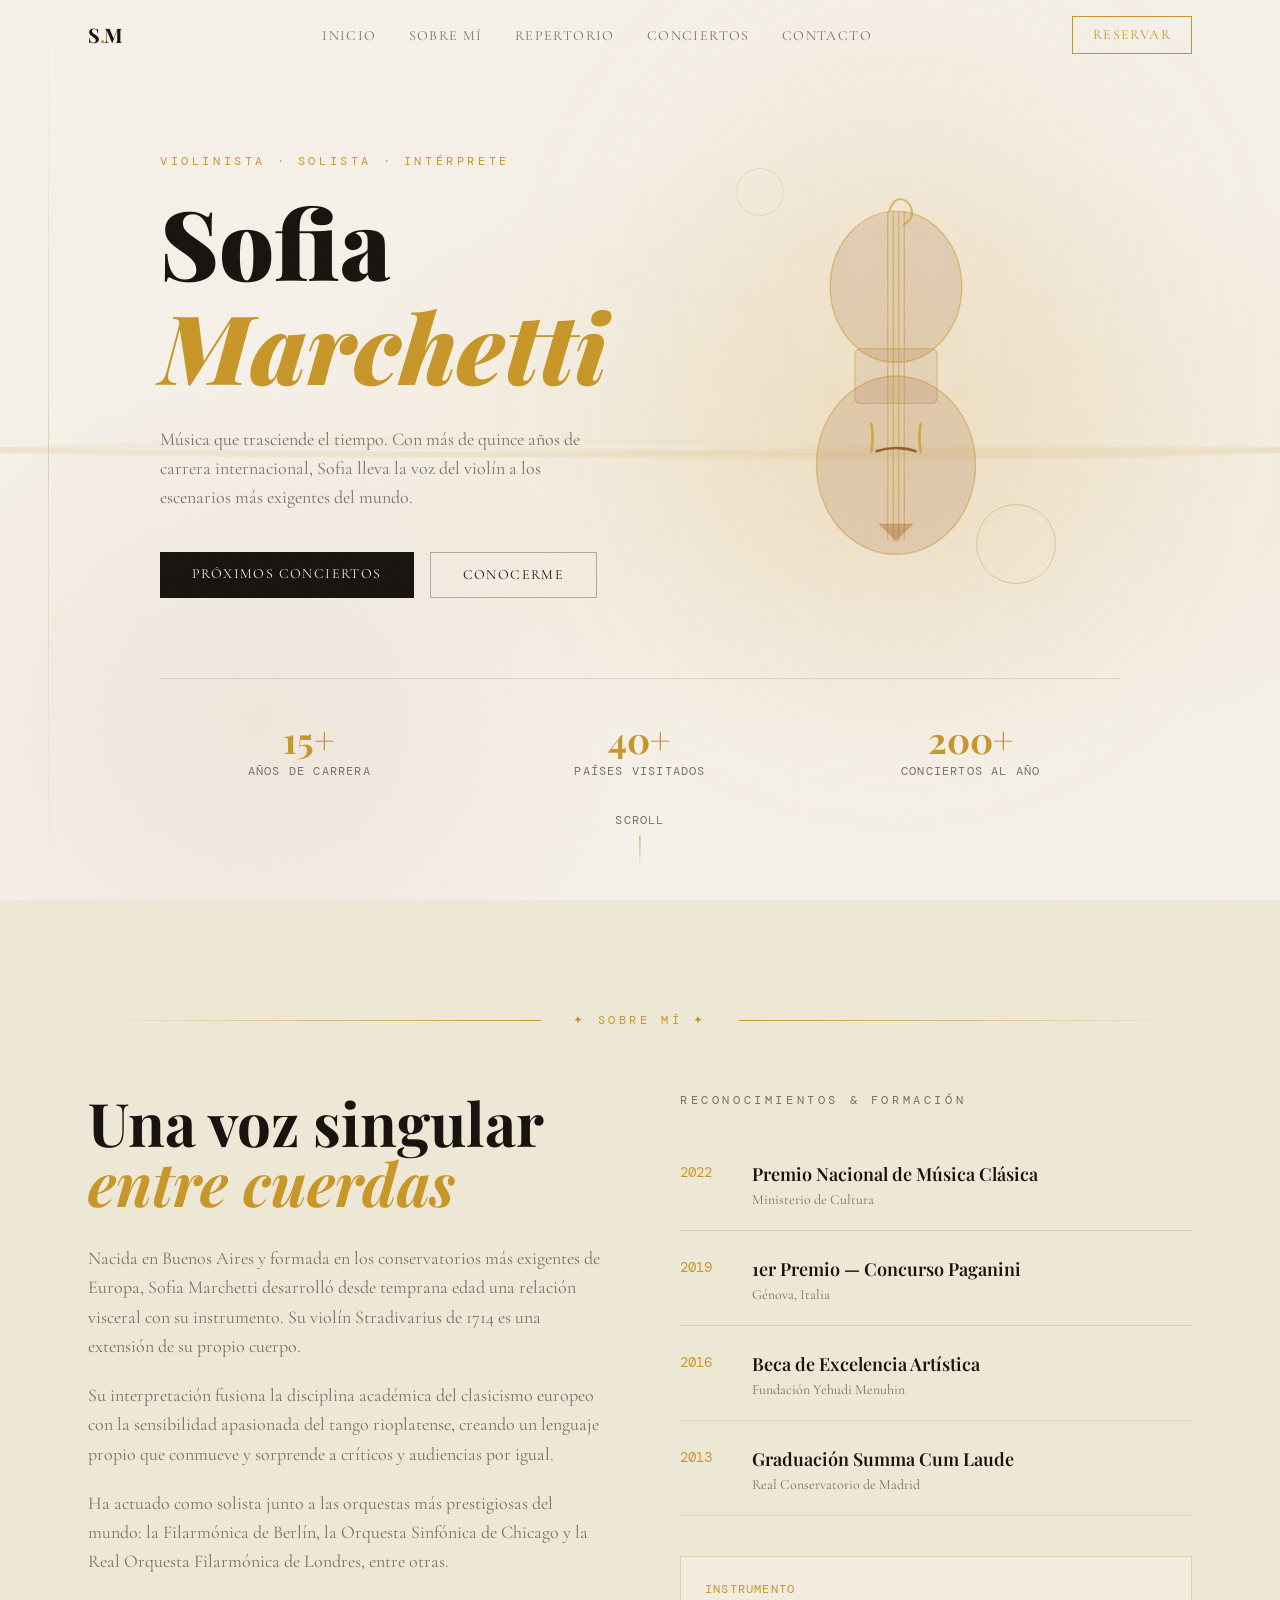
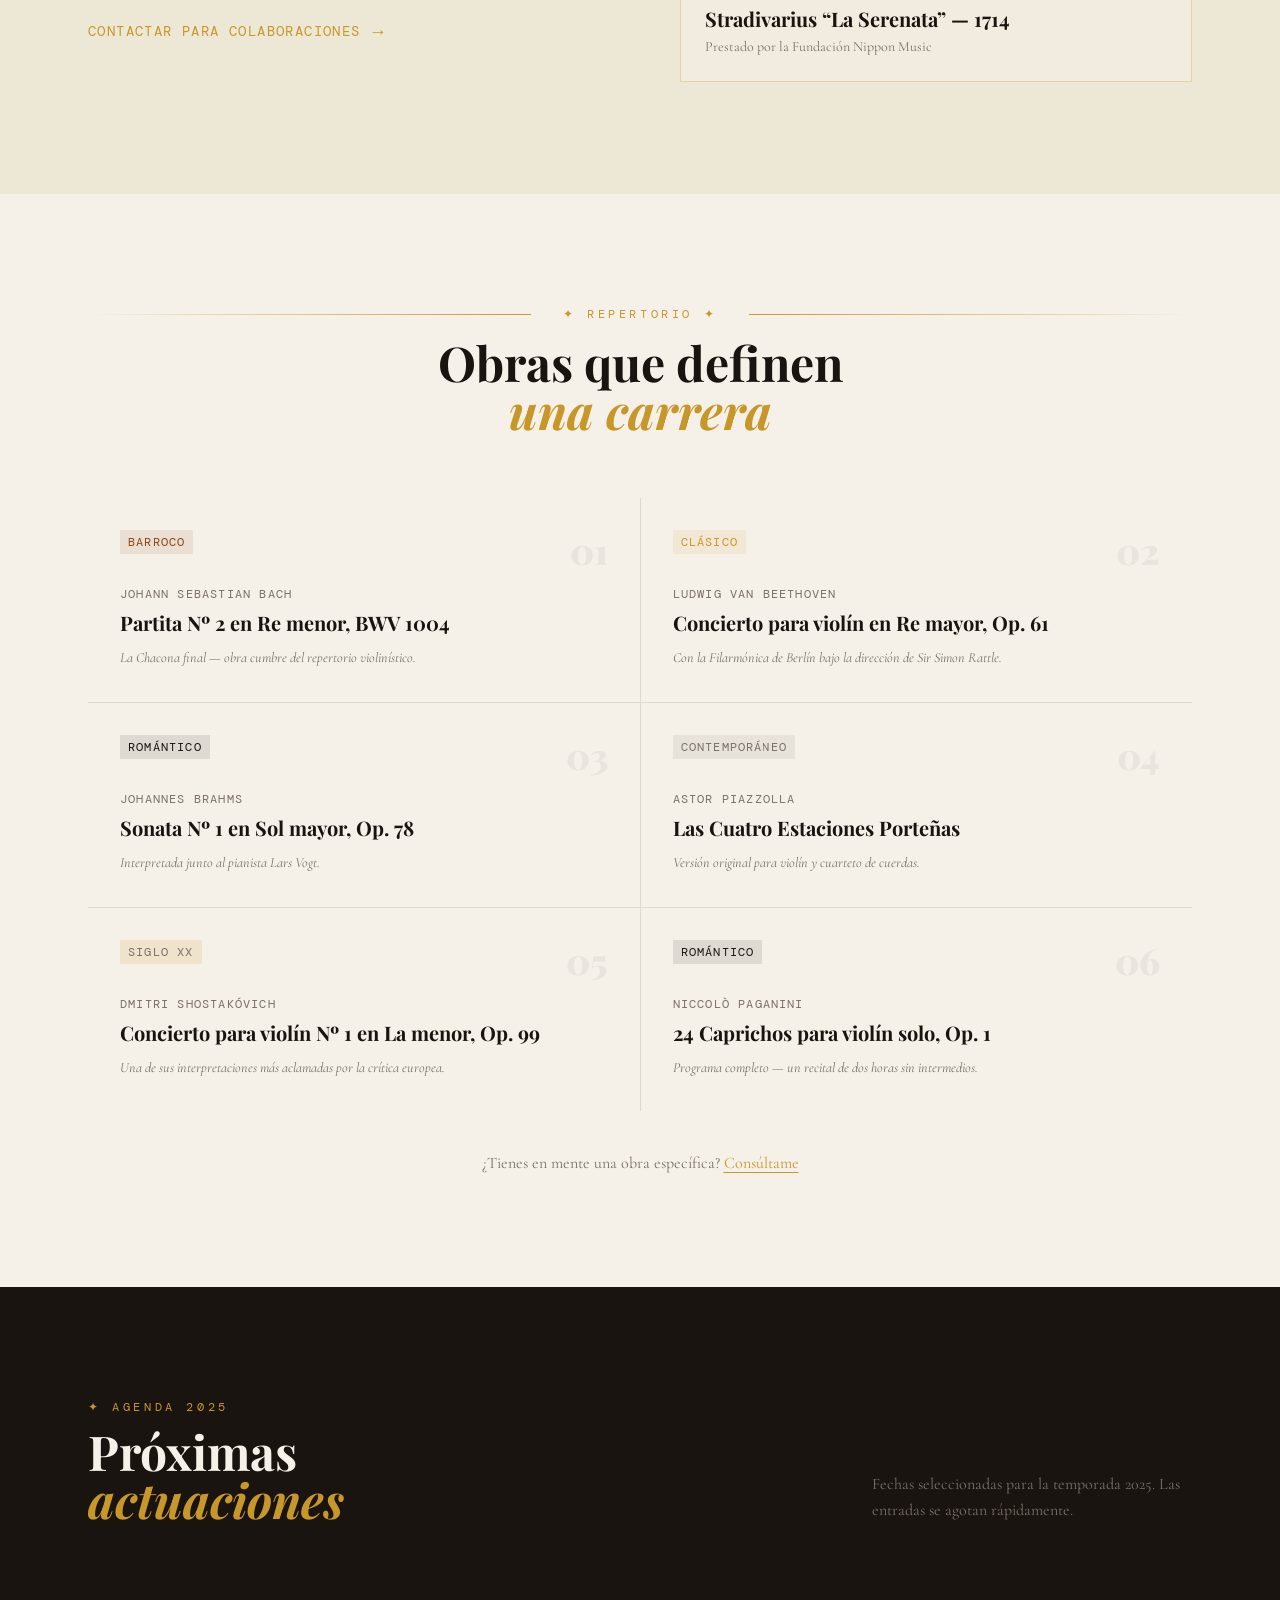
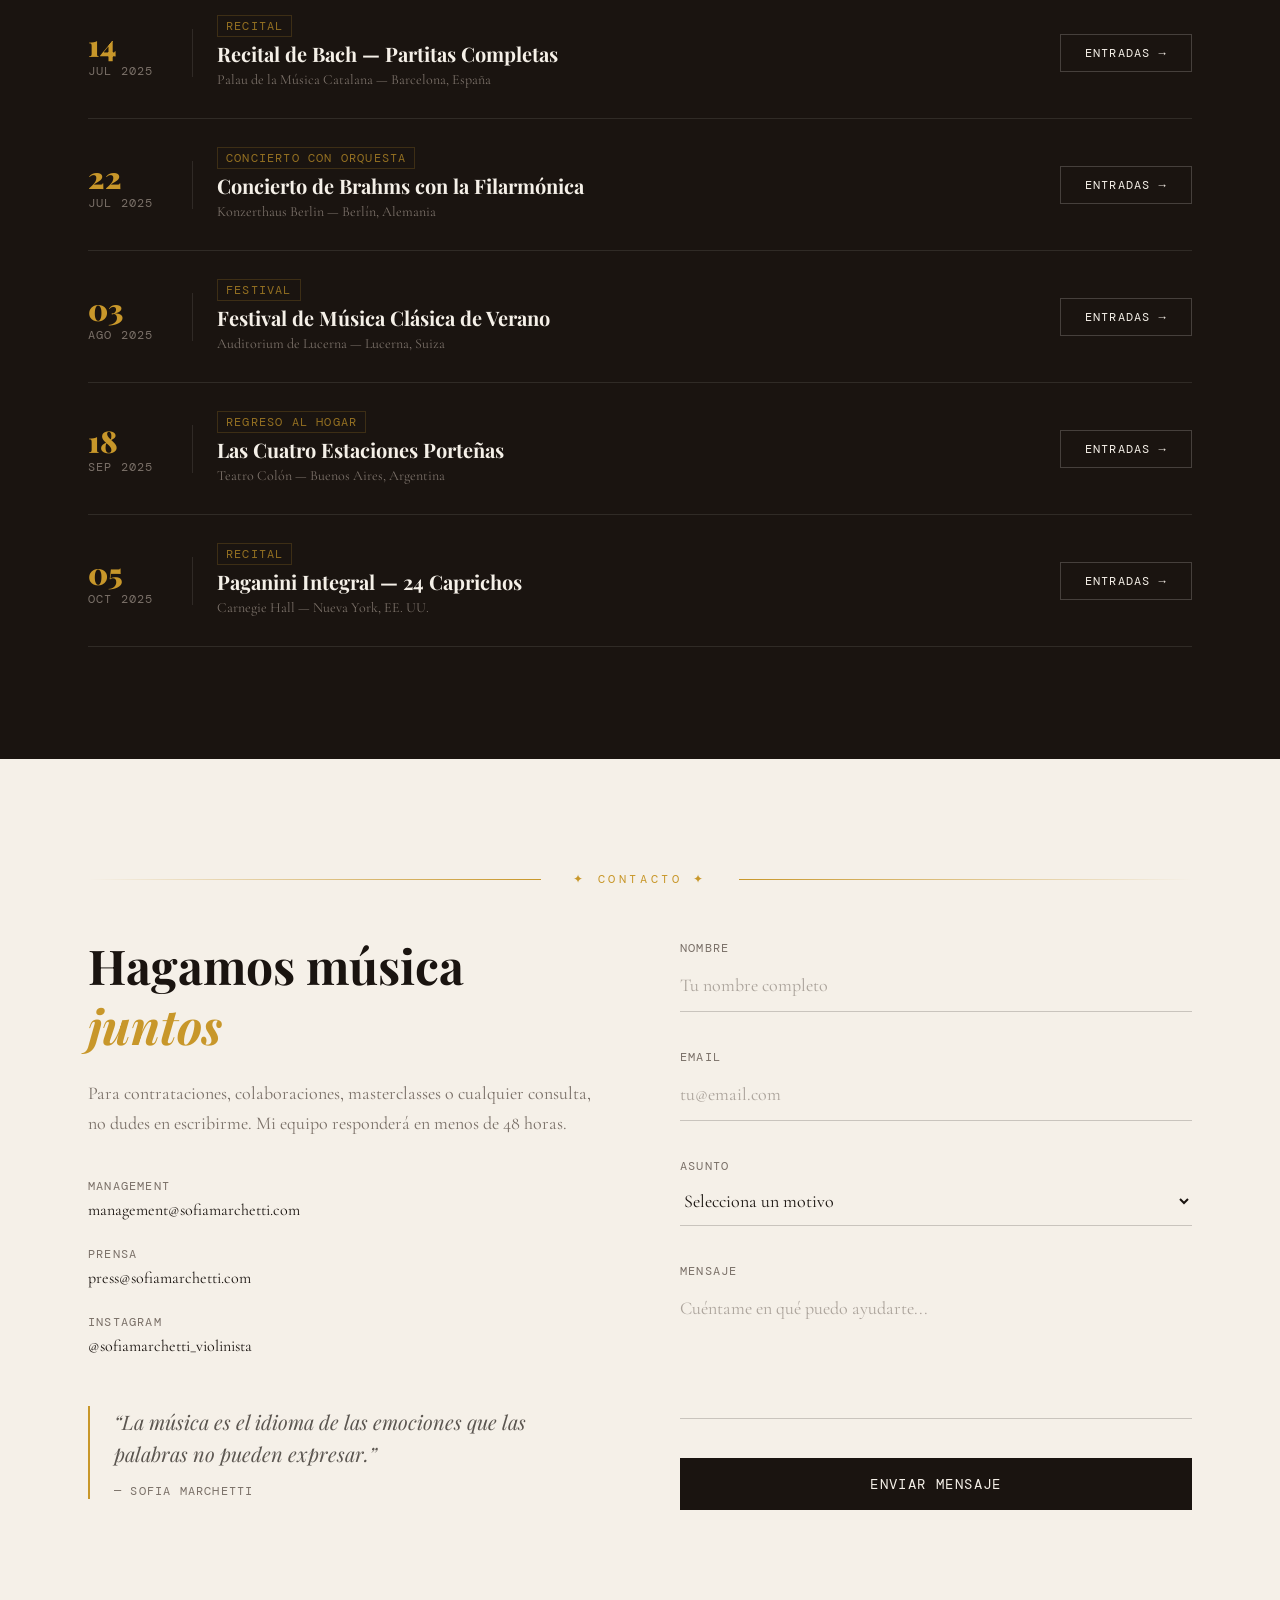
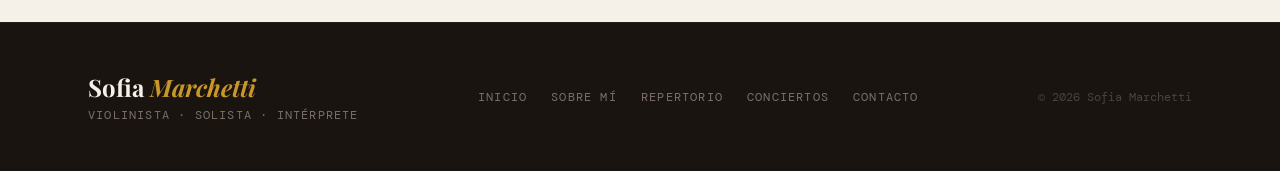
==== index.html @ e3a45686 "Initial deploy" ====
<!DOCTYPE html><html lang="es"><head><meta charSet="utf-8"/><meta name="viewport" content="width=device-width, initial-scale=1"/><link rel="stylesheet" href="/_next/static/css/73fba4ff27ce37f9.css" crossorigin="" data-precedence="next"/><link rel="preload" as="script" fetchPriority="low" href="/_next/static/chunks/webpack-f021f07b40ee9f01.js" crossorigin=""/><script src="/_next/static/chunks/fd9d1056-c0e6d0dfe0642aea.js" async="" crossorigin=""></script><script src="/_next/static/chunks/503-d1b2e004481ba2ef.js" async="" crossorigin=""></script><script src="/_next/static/chunks/main-app-9c2747aaf47ec6aa.js" async="" crossorigin=""></script><script src="/_next/static/chunks/app/page-2e64b673f8fee6de.js" async=""></script><title>Sofia Marchetti — Violinista</title><meta name="description" content="Violinista clásica y solista de concierto. Descubre su obra, conciertos y trayectoria musical."/><meta property="og:title" content="Sofia Marchetti — Violinista"/><meta property="og:description" content="Violinista clásica y solista de concierto."/><meta property="og:type" content="website"/><meta name="twitter:card" content="summary"/><meta name="twitter:title" content="Sofia Marchetti — Violinista"/><meta name="twitter:description" content="Violinista clásica y solista de concierto."/><script src="/_next/static/chunks/polyfills-c67a75d1b6f99dc8.js" crossorigin="" noModule=""></script></head><body><main><header class="fixed top-0 left-0 right-0 z-50 transition-all duration-500 bg-transparent"><nav class="max-w-6xl mx-auto px-6 py-4 flex items-center justify-between"><a href="#inicio" class="font-display text-xl font-bold tracking-tight text-[#1A1410] hover:text-[#C8972A] transition-colors">S<span class="text-[#C8972A]">.</span>M</a><ul class="hidden md:flex gap-8"><li><a href="#inicio" class="font-body text-sm tracking-widest uppercase text-[#7A7068] hover:text-[#1A1410] string-line transition-colors">Inicio</a></li><li><a href="#sobre-mi" class="font-body text-sm tracking-widest uppercase text-[#7A7068] hover:text-[#1A1410] string-line transition-colors">Sobre mí</a></li><li><a href="#repertorio" class="font-body text-sm tracking-widest uppercase text-[#7A7068] hover:text-[#1A1410] string-line transition-colors">Repertorio</a></li><li><a href="#conciertos" class="font-body text-sm tracking-widest uppercase text-[#7A7068] hover:text-[#1A1410] string-line transition-colors">Conciertos</a></li><li><a href="#contacto" class="font-body text-sm tracking-widest uppercase text-[#7A7068] hover:text-[#1A1410] string-line transition-colors">Contacto</a></li></ul><a href="#contacto" class="hidden md:inline-flex items-center gap-2 px-5 py-2 border border-[#C8972A] text-[#C8972A] font-body text-sm tracking-widest uppercase hover:bg-[#C8972A] hover:text-[#F5F0E8] transition-all duration-300">Reservar</a><button class="md:hidden flex flex-col gap-1.5 p-1" aria-label="Menú"><span class="block w-6 h-px bg-[#1A1410] transition-all duration-300 "></span><span class="block w-6 h-px bg-[#1A1410] transition-all duration-300 "></span><span class="block w-6 h-px bg-[#1A1410] transition-all duration-300 "></span></button></nav><div class="md:hidden overflow-hidden transition-all duration-500 max-h-0 bg-[#F5F0E8]/98 backdrop-blur-md"><ul class="flex flex-col px-6 py-4 gap-4"><li><a href="#inicio" class="font-body text-sm tracking-widest uppercase text-[#7A7068] hover:text-[#1A1410] transition-colors block py-2">Inicio</a></li><li><a href="#sobre-mi" class="font-body text-sm tracking-widest uppercase text-[#7A7068] hover:text-[#1A1410] transition-colors block py-2">Sobre mí</a></li><li><a href="#repertorio" class="font-body text-sm tracking-widest uppercase text-[#7A7068] hover:text-[#1A1410] transition-colors block py-2">Repertorio</a></li><li><a href="#conciertos" class="font-body text-sm tracking-widest uppercase text-[#7A7068] hover:text-[#1A1410] transition-colors block py-2">Conciertos</a></li><li><a href="#contacto" class="font-body text-sm tracking-widest uppercase text-[#7A7068] hover:text-[#1A1410] transition-colors block py-2">Contacto</a></li><li><a href="#contacto" class="inline-flex items-center gap-2 px-5 py-2 border border-[#C8972A] text-[#C8972A] font-body text-sm tracking-widest uppercase hover:bg-[#C8972A] hover:text-[#F5F0E8] transition-all duration-300 mt-2">Reservar</a></li></ul></div></header><section id="inicio" class="relative min-h-screen flex flex-col justify-center overflow-hidden"><div class="absolute inset-0" style="background:radial-gradient(ellipse 80% 60% at 70% 50%, rgba(200,151,42,0.10) 0%, transparent 60%), radial-gradient(ellipse 60% 80% at 20% 80%, rgba(139,69,19,0.06) 0%, transparent 50%)"></div><div class="absolute inset-0 flex flex-col justify-center gap-12 opacity-20 pointer-events-none overflow-hidden"><svg viewBox="0 0 500 100" class="w-full" preserveAspectRatio="none" style="height:400px"><path d="M 0 50 C 150 50, 350 50, 500 50" fill="none" stroke="rgba(200,151,42,0.4)" stroke-width="1.5"></path><path d="M 0 50 C 150 50, 350 50, 500 50" fill="none" stroke="rgba(200,151,42,0.32)" stroke-width="1.3"></path><path d="M 0 50 C 150 50, 350 50, 500 50" fill="none" stroke="rgba(200,151,42,0.24000000000000002)" stroke-width="1.1"></path><path d="M 0 50 C 150 50, 350 50, 500 50" fill="none" stroke="rgba(200,151,42,0.16000000000000003)" stroke-width="0.8999999999999999"></path></svg></div><div class="absolute left-12 top-0 bottom-0 w-px bg-gradient-to-b from-transparent via-[#C8972A]/30 to-transparent hidden lg:block"></div><div class="relative z-10 max-w-6xl mx-auto px-6 pt-28 pb-20"><div class="grid lg:grid-cols-2 gap-16 items-center"><div><p class="font-mono text-xs tracking-[0.3em] uppercase text-[#C8972A] mb-6 opacity-0-start animate-fade-up" style="animation-delay:0.1s;animation-fill-mode:forwards">Violinista · Solista · Intérprete</p><h1 class="font-display text-6xl lg:text-8xl font-black leading-none text-[#1A1410] mb-2 opacity-0-start animate-fade-up" style="animation-delay:0.25s;animation-fill-mode:forwards">Sofia</h1><h1 class="font-display text-6xl lg:text-8xl font-black leading-none italic text-[#C8972A] mb-8 opacity-0-start animate-fade-up" style="animation-delay:0.38s;animation-fill-mode:forwards">Marchetti</h1><p class="font-body text-lg text-[#7A7068] leading-relaxed max-w-md mb-10 opacity-0-start animate-fade-up" style="animation-delay:0.55s;animation-fill-mode:forwards">Música que trasciende el tiempo. Con más de quince años de carrera internacional, Sofia lleva la voz del violín a los escenarios más exigentes del mundo.</p><div class="flex flex-wrap gap-4 opacity-0-start animate-fade-up" style="animation-delay:0.7s;animation-fill-mode:forwards"><a href="#conciertos" class="px-8 py-3 bg-[#1A1410] text-[#F5F0E8] font-body text-sm tracking-widest uppercase hover:bg-[#C8972A] transition-all duration-300">Próximos Conciertos</a><a href="#sobre-mi" class="px-8 py-3 border border-[#1A1410]/30 text-[#1A1410] font-body text-sm tracking-widest uppercase hover:border-[#C8972A] hover:text-[#C8972A] transition-all duration-300">Conocerme</a></div></div><div class="relative flex justify-center opacity-0-start animate-fade-in" style="animation-delay:0.5s;animation-fill-mode:forwards"><div class="relative w-72 h-96"><div class="absolute inset-0 rounded-full bg-[#C8972A]/10 blur-3xl scale-150"></div><svg viewBox="0 0 200 280" class="w-full h-full relative z-10" fill="none" xmlns="http://www.w3.org/2000/svg"><ellipse cx="100" cy="75" rx="48" ry="55" fill="rgba(139,69,19,0.15)" stroke="rgba(200,151,42,0.5)" stroke-width="1"></ellipse><rect x="70" y="120" width="60" height="40" rx="4" fill="rgba(139,69,19,0.10)" stroke="rgba(200,151,42,0.4)" stroke-width="1"></rect><ellipse cx="100" cy="205" rx="58" ry="65" fill="rgba(139,69,19,0.15)" stroke="rgba(200,151,42,0.5)" stroke-width="1"></ellipse><path d="M 82 175 Q 84 185, 82 195" stroke="rgba(200,151,42,0.7)" stroke-width="2" stroke-linecap="round"></path><path d="M 118 175 Q 116 185, 118 195" stroke="rgba(200,151,42,0.7)" stroke-width="2" stroke-linecap="round"></path><line x1="94" y1="20" x2="94" y2="260" stroke="rgba(200,151,42,0.6)" stroke-width="0.8"></line><line x1="98" y1="20" x2="98" y2="260" stroke="rgba(200,151,42,0.6)" stroke-width="0.8"></line><line x1="102" y1="20" x2="102" y2="260" stroke="rgba(200,151,42,0.6)" stroke-width="0.8"></line><line x1="106" y1="20" x2="106" y2="260" stroke="rgba(200,151,42,0.6)" stroke-width="0.8"></line><path d="M 85 195 Q 100 190, 115 195" stroke="rgba(139,69,19,0.8)" stroke-width="2" fill="none"></path><path d="M 95 20 Q 100 5, 110 15 Q 115 25, 105 30" stroke="rgba(200,151,42,0.6)" stroke-width="1.5" fill="none"></path><path d="M 88 248 L 100 260 L 112 248 Z" fill="rgba(139,69,19,0.3)" stroke="rgba(200,151,42,0.5)" stroke-width="1"></path></svg><div class="absolute -bottom-4 -right-4 w-20 h-20 rounded-full border border-[#C8972A]/40"></div><div class="absolute -top-4 -left-4 w-12 h-12 rounded-full border border-[#C8972A]/20"></div></div></div></div><div class="grid grid-cols-3 gap-8 mt-20 pt-10 border-t border-[#1A1410]/10 opacity-0-start animate-fade-up" style="animation-delay:0.9s;animation-fill-mode:forwards"><div class="text-center"><div class="font-display text-3xl lg:text-4xl font-bold text-[#C8972A]">15+</div><div class="font-mono text-xs tracking-widest uppercase text-[#7A7068] mt-1">Años de Carrera</div></div><div class="text-center"><div class="font-display text-3xl lg:text-4xl font-bold text-[#C8972A]">40+</div><div class="font-mono text-xs tracking-widest uppercase text-[#7A7068] mt-1">Países Visitados</div></div><div class="text-center"><div class="font-display text-3xl lg:text-4xl font-bold text-[#C8972A]">200+</div><div class="font-mono text-xs tracking-widest uppercase text-[#7A7068] mt-1">Conciertos al Año</div></div></div></div><div class="absolute bottom-8 left-1/2 -translate-x-1/2 flex flex-col items-center gap-2 animate-bounce"><span class="font-mono text-xs tracking-widest uppercase text-[#7A7068]">scroll</span><div class="w-px h-8 bg-gradient-to-b from-[#C8972A] to-transparent"></div></div></section><section id="sobre-mi" class="py-28 bg-[#EDE7D5]"><div class="max-w-6xl mx-auto px-6"><div class="ornament mb-16"><span class="font-mono text-xs tracking-[0.3em] uppercase text-[#C8972A] px-4">✦ Sobre Mí ✦</span></div><div class="grid lg:grid-cols-2 gap-20 items-start"><div><h2 class="font-display text-5xl lg:text-6xl font-bold text-[#1A1410] leading-tight mb-8">Una voz singular<br/><span class="italic text-[#C8972A]">entre cuerdas</span></h2><div class="space-y-5 font-body text-lg text-[#7A7068] leading-relaxed"><p>Nacida en Buenos Aires y formada en los conservatorios más exigentes de Europa, Sofia Marchetti desarrolló desde temprana edad una relación visceral con su instrumento. Su violín Stradivarius de 1714 es una extensión de su propio cuerpo.</p><p>Su interpretación fusiona la disciplina académica del clasicismo europeo con la sensibilidad apasionada del tango rioplatense, creando un lenguaje propio que conmueve y sorprende a críticos y audiencias por igual.</p><p>Ha actuado como solista junto a las orquestas más prestigiosas del mundo: la Filarmónica de Berlín, la Orquesta Sinfónica de Chicago y la Real Orquesta Filarmónica de Londres, entre otras.</p></div><a href="#contacto" class="inline-flex items-center gap-3 mt-10 font-mono text-sm tracking-widest uppercase text-[#C8972A] hover:gap-5 transition-all duration-300">Contactar para colaboraciones<span class="text-lg">→</span></a></div><div><h3 class="font-mono text-xs tracking-[0.3em] uppercase text-[#7A7068] mb-8">Reconocimientos &amp; Formación</h3><div class="space-y-1"><div class="group flex gap-6 py-5 border-b border-[#1A1410]/10 hover:border-[#C8972A]/40 transition-colors cursor-default"><span class="font-mono text-sm text-[#C8972A] w-12 flex-shrink-0 mt-0.5">2022</span><div><div class="font-display text-lg font-semibold text-[#1A1410] group-hover:text-[#C8972A] transition-colors">Premio Nacional de Música Clásica</div><div class="font-body text-sm text-[#7A7068] mt-0.5">Ministerio de Cultura</div></div></div><div class="group flex gap-6 py-5 border-b border-[#1A1410]/10 hover:border-[#C8972A]/40 transition-colors cursor-default"><span class="font-mono text-sm text-[#C8972A] w-12 flex-shrink-0 mt-0.5">2019</span><div><div class="font-display text-lg font-semibold text-[#1A1410] group-hover:text-[#C8972A] transition-colors">1er Premio — Concurso Paganini</div><div class="font-body text-sm text-[#7A7068] mt-0.5">Génova, Italia</div></div></div><div class="group flex gap-6 py-5 border-b border-[#1A1410]/10 hover:border-[#C8972A]/40 transition-colors cursor-default"><span class="font-mono text-sm text-[#C8972A] w-12 flex-shrink-0 mt-0.5">2016</span><div><div class="font-display text-lg font-semibold text-[#1A1410] group-hover:text-[#C8972A] transition-colors">Beca de Excelencia Artística</div><div class="font-body text-sm text-[#7A7068] mt-0.5">Fundación Yehudi Menuhin</div></div></div><div class="group flex gap-6 py-5 border-b border-[#1A1410]/10 hover:border-[#C8972A]/40 transition-colors cursor-default"><span class="font-mono text-sm text-[#C8972A] w-12 flex-shrink-0 mt-0.5">2013</span><div><div class="font-display text-lg font-semibold text-[#1A1410] group-hover:text-[#C8972A] transition-colors">Graduación Summa Cum Laude</div><div class="font-body text-sm text-[#7A7068] mt-0.5">Real Conservatorio de Madrid</div></div></div></div><div class="mt-10 p-6 border border-[#C8972A]/30 bg-[#F5F0E8]/50"><p class="font-mono text-xs tracking-widest uppercase text-[#C8972A] mb-2">Instrumento</p><p class="font-display text-xl font-bold text-[#1A1410]">Stradivarius “La Serenata” — 1714</p><p class="font-body text-sm text-[#7A7068] mt-1">Prestado por la Fundación Nippon Music</p></div></div></div></div></section><section id="repertorio" class="py-28 bg-[#F5F0E8]"><div class="max-w-6xl mx-auto px-6"><div class="ornament mb-4"><span class="font-mono text-xs tracking-[0.3em] uppercase text-[#C8972A] px-4">✦ Repertorio ✦</span></div><div class="text-center mb-16"><h2 class="font-display text-5xl font-bold text-[#1A1410]">Obras que definen<br/><span class="italic text-[#C8972A]">una carrera</span></h2></div><div class="grid md:grid-cols-2 gap-px bg-[#1A1410]/10"><div class="card-lift bg-[#F5F0E8] p-8 group cursor-default"><div class="flex items-start justify-between gap-4 mb-4"><span class="font-mono text-xs tracking-widest uppercase px-2 py-1 bg-[#8B4513]/10 text-[#8B4513]">Barroco</span><span class="font-display text-4xl font-black text-[#1A1410]/5 group-hover:text-[#C8972A]/10 transition-colors select-none">01</span></div><h3 class="font-mono text-xs tracking-widest uppercase text-[#7A7068] mb-2">Johann Sebastian Bach</h3><h4 class="font-display text-xl font-bold text-[#1A1410] leading-tight mb-3 group-hover:text-[#C8972A] transition-colors">Partita Nº 2 en Re menor, BWV 1004</h4><p class="font-body text-sm text-[#7A7068] italic leading-relaxed">La Chacona final — obra cumbre del repertorio violinístico.</p></div><div class="card-lift bg-[#F5F0E8] p-8 group cursor-default"><div class="flex items-start justify-between gap-4 mb-4"><span class="font-mono text-xs tracking-widest uppercase px-2 py-1 bg-[#C8972A]/10 text-[#C8972A]">Clásico</span><span class="font-display text-4xl font-black text-[#1A1410]/5 group-hover:text-[#C8972A]/10 transition-colors select-none">02</span></div><h3 class="font-mono text-xs tracking-widest uppercase text-[#7A7068] mb-2">Ludwig van Beethoven</h3><h4 class="font-display text-xl font-bold text-[#1A1410] leading-tight mb-3 group-hover:text-[#C8972A] transition-colors">Concierto para violín en Re mayor, Op. 61</h4><p class="font-body text-sm text-[#7A7068] italic leading-relaxed">Con la Filarmónica de Berlín bajo la dirección de Sir Simon Rattle.</p></div><div class="card-lift bg-[#F5F0E8] p-8 group cursor-default"><div class="flex items-start justify-between gap-4 mb-4"><span class="font-mono text-xs tracking-widest uppercase px-2 py-1 bg-[#1A1410]/10 text-[#1A1410]">Romántico</span><span class="font-display text-4xl font-black text-[#1A1410]/5 group-hover:text-[#C8972A]/10 transition-colors select-none">03</span></div><h3 class="font-mono text-xs tracking-widest uppercase text-[#7A7068] mb-2">Johannes Brahms</h3><h4 class="font-display text-xl font-bold text-[#1A1410] leading-tight mb-3 group-hover:text-[#C8972A] transition-colors">Sonata Nº 1 en Sol mayor, Op. 78</h4><p class="font-body text-sm text-[#7A7068] italic leading-relaxed">Interpretada junto al pianista Lars Vogt.</p></div><div class="card-lift bg-[#F5F0E8] p-8 group cursor-default"><div class="flex items-start justify-between gap-4 mb-4"><span class="font-mono text-xs tracking-widest uppercase px-2 py-1 bg-[#7A7068]/10 text-[#7A7068]">Contemporáneo</span><span class="font-display text-4xl font-black text-[#1A1410]/5 group-hover:text-[#C8972A]/10 transition-colors select-none">04</span></div><h3 class="font-mono text-xs tracking-widest uppercase text-[#7A7068] mb-2">Astor Piazzolla</h3><h4 class="font-display text-xl font-bold text-[#1A1410] leading-tight mb-3 group-hover:text-[#C8972A] transition-colors">Las Cuatro Estaciones Porteñas</h4><p class="font-body text-sm text-[#7A7068] italic leading-relaxed">Versión original para violín y cuarteto de cuerdas.</p></div><div class="card-lift bg-[#F5F0E8] p-8 group cursor-default"><div class="flex items-start justify-between gap-4 mb-4"><span class="font-mono text-xs tracking-widest uppercase px-2 py-1 bg-[#C8972A]/15 text-[#7A7068]">Siglo XX</span><span class="font-display text-4xl font-black text-[#1A1410]/5 group-hover:text-[#C8972A]/10 transition-colors select-none">05</span></div><h3 class="font-mono text-xs tracking-widest uppercase text-[#7A7068] mb-2">Dmitri Shostakóvich</h3><h4 class="font-display text-xl font-bold text-[#1A1410] leading-tight mb-3 group-hover:text-[#C8972A] transition-colors">Concierto para violín Nº 1 en La menor, Op. 99</h4><p class="font-body text-sm text-[#7A7068] italic leading-relaxed">Una de sus interpretaciones más aclamadas por la crítica europea.</p></div><div class="card-lift bg-[#F5F0E8] p-8 group cursor-default"><div class="flex items-start justify-between gap-4 mb-4"><span class="font-mono text-xs tracking-widest uppercase px-2 py-1 bg-[#1A1410]/10 text-[#1A1410]">Romántico</span><span class="font-display text-4xl font-black text-[#1A1410]/5 group-hover:text-[#C8972A]/10 transition-colors select-none">06</span></div><h3 class="font-mono text-xs tracking-widest uppercase text-[#7A7068] mb-2">Niccolò Paganini</h3><h4 class="font-display text-xl font-bold text-[#1A1410] leading-tight mb-3 group-hover:text-[#C8972A] transition-colors">24 Caprichos para violín solo, Op. 1</h4><p class="font-body text-sm text-[#7A7068] italic leading-relaxed">Programa completo — un recital de dos horas sin intermedios.</p></div></div><p class="text-center font-body text-[#7A7068] mt-10">¿Tienes en mente una obra específica?<!-- --> <a href="#contacto" class="text-[#C8972A] underline underline-offset-4 hover:no-underline">Consúltame</a></p></div></section><section id="conciertos" class="py-28 bg-[#1A1410]"><div class="max-w-6xl mx-auto px-6"><div class="flex flex-col md:flex-row md:items-end justify-between gap-6 mb-16"><div><p class="font-mono text-xs tracking-[0.3em] uppercase text-[#C8972A] mb-3">✦ Agenda 2025</p><h2 class="font-display text-5xl font-bold text-[#F5F0E8]">Próximas<br/><span class="italic text-[#C8972A]">actuaciones</span></h2></div><p class="font-body text-[#7A7068] max-w-xs leading-relaxed">Fechas seleccionadas para la temporada 2025. Las entradas se agotan rápidamente.</p></div><div class="space-y-0"><div class="group flex flex-col md:flex-row md:items-center gap-6 py-7 border-b border-[#F5F0E8]/10 hover:border-[#C8972A]/40 transition-colors"><div class="flex-shrink-0 w-20 text-center md:text-left"><div class="font-display text-3xl font-black text-[#C8972A]">14</div><div class="font-mono text-xs tracking-widest uppercase text-[#7A7068]">Jul<!-- --> <!-- -->2025</div></div><div class="hidden md:block w-px h-12 bg-[#F5F0E8]/10 flex-shrink-0 group-hover:bg-[#C8972A]/30 transition-colors"></div><div class="flex-1 min-w-0"><div class="flex flex-wrap gap-2 items-center mb-1"><span class="font-mono text-xs tracking-widest uppercase text-[#C8972A]/70 px-2 py-0.5 border border-[#C8972A]/20">Recital</span></div><h3 class="font-display text-xl font-bold text-[#F5F0E8] group-hover:text-[#C8972A] transition-colors leading-tight">Recital de Bach — Partitas Completas</h3><p class="font-body text-sm text-[#7A7068] mt-1">Palau de la Música Catalana<!-- --> — <!-- -->Barcelona, España</p></div><a href="#" class="flex-shrink-0 px-6 py-2.5 border border-[#F5F0E8]/20 text-[#F5F0E8] font-mono text-xs tracking-widest uppercase hover:bg-[#C8972A] hover:border-[#C8972A] hover:text-[#1A1410] transition-all duration-300">Entradas →</a></div><div class="group flex flex-col md:flex-row md:items-center gap-6 py-7 border-b border-[#F5F0E8]/10 hover:border-[#C8972A]/40 transition-colors"><div class="flex-shrink-0 w-20 text-center md:text-left"><div class="font-display text-3xl font-black text-[#C8972A]">22</div><div class="font-mono text-xs tracking-widest uppercase text-[#7A7068]">Jul<!-- --> <!-- -->2025</div></div><div class="hidden md:block w-px h-12 bg-[#F5F0E8]/10 flex-shrink-0 group-hover:bg-[#C8972A]/30 transition-colors"></div><div class="flex-1 min-w-0"><div class="flex flex-wrap gap-2 items-center mb-1"><span class="font-mono text-xs tracking-widest uppercase text-[#C8972A]/70 px-2 py-0.5 border border-[#C8972A]/20">Concierto con orquesta</span></div><h3 class="font-display text-xl font-bold text-[#F5F0E8] group-hover:text-[#C8972A] transition-colors leading-tight">Concierto de Brahms con la Filarmónica</h3><p class="font-body text-sm text-[#7A7068] mt-1">Konzerthaus Berlin<!-- --> — <!-- -->Berlín, Alemania</p></div><a href="#" class="flex-shrink-0 px-6 py-2.5 border border-[#F5F0E8]/20 text-[#F5F0E8] font-mono text-xs tracking-widest uppercase hover:bg-[#C8972A] hover:border-[#C8972A] hover:text-[#1A1410] transition-all duration-300">Entradas →</a></div><div class="group flex flex-col md:flex-row md:items-center gap-6 py-7 border-b border-[#F5F0E8]/10 hover:border-[#C8972A]/40 transition-colors"><div class="flex-shrink-0 w-20 text-center md:text-left"><div class="font-display text-3xl font-black text-[#C8972A]">03</div><div class="font-mono text-xs tracking-widest uppercase text-[#7A7068]">Ago<!-- --> <!-- -->2025</div></div><div class="hidden md:block w-px h-12 bg-[#F5F0E8]/10 flex-shrink-0 group-hover:bg-[#C8972A]/30 transition-colors"></div><div class="flex-1 min-w-0"><div class="flex flex-wrap gap-2 items-center mb-1"><span class="font-mono text-xs tracking-widest uppercase text-[#C8972A]/70 px-2 py-0.5 border border-[#C8972A]/20">Festival</span></div><h3 class="font-display text-xl font-bold text-[#F5F0E8] group-hover:text-[#C8972A] transition-colors leading-tight">Festival de Música Clásica de Verano</h3><p class="font-body text-sm text-[#7A7068] mt-1">Auditorium de Lucerna<!-- --> — <!-- -->Lucerna, Suiza</p></div><a href="#" class="flex-shrink-0 px-6 py-2.5 border border-[#F5F0E8]/20 text-[#F5F0E8] font-mono text-xs tracking-widest uppercase hover:bg-[#C8972A] hover:border-[#C8972A] hover:text-[#1A1410] transition-all duration-300">Entradas →</a></div><div class="group flex flex-col md:flex-row md:items-center gap-6 py-7 border-b border-[#F5F0E8]/10 hover:border-[#C8972A]/40 transition-colors"><div class="flex-shrink-0 w-20 text-center md:text-left"><div class="font-display text-3xl font-black text-[#C8972A]">18</div><div class="font-mono text-xs tracking-widest uppercase text-[#7A7068]">Sep<!-- --> <!-- -->2025</div></div><div class="hidden md:block w-px h-12 bg-[#F5F0E8]/10 flex-shrink-0 group-hover:bg-[#C8972A]/30 transition-colors"></div><div class="flex-1 min-w-0"><div class="flex flex-wrap gap-2 items-center mb-1"><span class="font-mono text-xs tracking-widest uppercase text-[#C8972A]/70 px-2 py-0.5 border border-[#C8972A]/20">Regreso al hogar</span></div><h3 class="font-display text-xl font-bold text-[#F5F0E8] group-hover:text-[#C8972A] transition-colors leading-tight">Las Cuatro Estaciones Porteñas</h3><p class="font-body text-sm text-[#7A7068] mt-1">Teatro Colón<!-- --> — <!-- -->Buenos Aires, Argentina</p></div><a href="#" class="flex-shrink-0 px-6 py-2.5 border border-[#F5F0E8]/20 text-[#F5F0E8] font-mono text-xs tracking-widest uppercase hover:bg-[#C8972A] hover:border-[#C8972A] hover:text-[#1A1410] transition-all duration-300">Entradas →</a></div><div class="group flex flex-col md:flex-row md:items-center gap-6 py-7 border-b border-[#F5F0E8]/10 hover:border-[#C8972A]/40 transition-colors"><div class="flex-shrink-0 w-20 text-center md:text-left"><div class="font-display text-3xl font-black text-[#C8972A]">05</div><div class="font-mono text-xs tracking-widest uppercase text-[#7A7068]">Oct<!-- --> <!-- -->2025</div></div><div class="hidden md:block w-px h-12 bg-[#F5F0E8]/10 flex-shrink-0 group-hover:bg-[#C8972A]/30 transition-colors"></div><div class="flex-1 min-w-0"><div class="flex flex-wrap gap-2 items-center mb-1"><span class="font-mono text-xs tracking-widest uppercase text-[#C8972A]/70 px-2 py-0.5 border border-[#C8972A]/20">Recital</span></div><h3 class="font-display text-xl font-bold text-[#F5F0E8] group-hover:text-[#C8972A] transition-colors leading-tight">Paganini Integral — 24 Caprichos</h3><p class="font-body text-sm text-[#7A7068] mt-1">Carnegie Hall<!-- --> — <!-- -->Nueva York, EE. UU.</p></div><a href="#" class="flex-shrink-0 px-6 py-2.5 border border-[#F5F0E8]/20 text-[#F5F0E8] font-mono text-xs tracking-widest uppercase hover:bg-[#C8972A] hover:border-[#C8972A] hover:text-[#1A1410] transition-all duration-300">Entradas →</a></div></div></div></section><section id="contacto" class="py-28 bg-[#F5F0E8]"><div class="max-w-6xl mx-auto px-6"><div class="ornament mb-4"><span class="font-mono text-xs tracking-[0.3em] uppercase text-[#C8972A] px-4">✦ Contacto ✦</span></div><div class="grid lg:grid-cols-2 gap-20 mt-12"><div><h2 class="font-display text-5xl font-bold text-[#1A1410] leading-tight mb-6">Hagamos música<br/><span class="italic text-[#C8972A]">juntos</span></h2><p class="font-body text-lg text-[#7A7068] leading-relaxed mb-10">Para contrataciones, colaboraciones, masterclasses o cualquier consulta, no dudes en escribirme. Mi equipo responderá en menos de 48 horas.</p><div class="space-y-6"><div><p class="font-mono text-xs tracking-widest uppercase text-[#7A7068] mb-1">Management</p><p class="font-body text-[#1A1410]">management@sofiamarchetti.com</p></div><div><p class="font-mono text-xs tracking-widest uppercase text-[#7A7068] mb-1">Prensa</p><p class="font-body text-[#1A1410]">press@sofiamarchetti.com</p></div><div><p class="font-mono text-xs tracking-widest uppercase text-[#7A7068] mb-1">Instagram</p><p class="font-body text-[#1A1410]">@sofiamarchetti_violinista</p></div></div><blockquote class="mt-12 pl-6 border-l-2 border-[#C8972A]"><p class="font-display text-xl italic text-[#1A1410]/70 leading-relaxed">“La música es el idioma de las emociones que las palabras no pueden expresar.”</p><cite class="font-mono text-xs tracking-widest uppercase text-[#7A7068] mt-3 block not-italic">— Sofia Marchetti</cite></blockquote></div><div><form class="space-y-8"><div><label class="font-mono text-xs tracking-widest uppercase text-[#7A7068]">Nombre</label><input type="text" required="" placeholder="Tu nombre completo" class="w-full bg-transparent border-b border-[#1A1410]/20 focus:border-[#C8972A] outline-none py-3 font-body text-[#1A1410] placeholder:text-[#7A7068]/60 text-lg transition-colors" value=""/></div><div><label class="font-mono text-xs tracking-widest uppercase text-[#7A7068]">Email</label><input type="email" required="" placeholder="tu@email.com" class="w-full bg-transparent border-b border-[#1A1410]/20 focus:border-[#C8972A] outline-none py-3 font-body text-[#1A1410] placeholder:text-[#7A7068]/60 text-lg transition-colors" value=""/></div><div><label class="font-mono text-xs tracking-widest uppercase text-[#7A7068]">Asunto</label><select required="" class="w-full bg-transparent border-b border-[#1A1410]/20 focus:border-[#C8972A] outline-none py-3 font-body text-[#1A1410] placeholder:text-[#7A7068]/60 text-lg transition-colors cursor-pointer"><option value="" disabled="" selected="">Selecciona un motivo</option><option value="contratacion">Contratación para concierto</option><option value="colaboracion">Colaboración artística</option><option value="masterclass">Masterclass / clases</option><option value="prensa">Prensa / medios</option><option value="otro">Otro</option></select></div><div><label class="font-mono text-xs tracking-widest uppercase text-[#7A7068]">Mensaje</label><textarea required="" rows="4" placeholder="Cuéntame en qué puedo ayudarte..." class="w-full bg-transparent border-b border-[#1A1410]/20 focus:border-[#C8972A] outline-none py-3 font-body text-[#1A1410] placeholder:text-[#7A7068]/60 text-lg transition-colors resize-none"></textarea></div><button type="submit" class="w-full py-4 bg-[#1A1410] text-[#F5F0E8] font-mono text-sm tracking-widest uppercase hover:bg-[#C8972A] transition-all duration-300 active:scale-98">Enviar mensaje</button></form></div></div></div></section><footer class="bg-[#1A1410] border-t border-[#F5F0E8]/5 py-12"><div class="max-w-6xl mx-auto px-6 flex flex-col md:flex-row items-center justify-between gap-6"><div class="text-center md:text-left"><p class="font-display text-2xl font-bold text-[#F5F0E8]">Sofia <span class="italic text-[#C8972A]">Marchetti</span></p><p class="font-mono text-xs tracking-widest uppercase text-[#7A7068] mt-1">Violinista · Solista · Intérprete</p></div><nav class="flex flex-wrap justify-center gap-6"><a href="#inicio" class="font-mono text-xs tracking-widest uppercase text-[#7A7068] hover:text-[#C8972A] transition-colors">Inicio</a><a href="#sobre-mi" class="font-mono text-xs tracking-widest uppercase text-[#7A7068] hover:text-[#C8972A] transition-colors">Sobre mí</a><a href="#repertorio" class="font-mono text-xs tracking-widest uppercase text-[#7A7068] hover:text-[#C8972A] transition-colors">Repertorio</a><a href="#conciertos" class="font-mono text-xs tracking-widest uppercase text-[#7A7068] hover:text-[#C8972A] transition-colors">Conciertos</a><a href="#contacto" class="font-mono text-xs tracking-widest uppercase text-[#7A7068] hover:text-[#C8972A] transition-colors">Contacto</a></nav><p class="font-mono text-xs text-[#7A7068]/50">© <!-- -->2026<!-- --> Sofia Marchetti</p></div></footer></main><script src="/_next/static/chunks/webpack-f021f07b40ee9f01.js" crossorigin="" async=""></script><script>(self.__next_f=self.__next_f||[]).push([0]);self.__next_f.push([2,null])</script><script>self.__next_f.push([1,"1:HL[\"/_next/static/css/73fba4ff27ce37f9.css\",\"style\",{\"crossOrigin\":\"\"}]\n0:\"$L2\"\n"])</script><script>self.__next_f.push([1,"3:I[9092,[],\"\"]\n5:I[6617,[],\"\"]\n6:I[1922,[],\"\"]\n7:I[6824,[],\"\"]\n9:I[7737,[\"931\",\"static/chunks/app/page-2e64b673f8fee6de.js\"],\"\"]\na:I[8954,[\"931\",\"static/chunks/app/page-2e64b673f8fee6de.js\"],\"\"]\nb:I[1384,[\"931\",\"static/chunks/app/page-2e64b673f8fee6de.js\"],\"\"]\n"])</script><script>self.__next_f.push([1,"2:[[[\"$\",\"link\",\"0\",{\"rel\":\"stylesheet\",\"href\":\"/_next/static/css/73fba4ff27ce37f9.css\",\"precedence\":\"next\",\"crossOrigin\":\"\"}]],[\"$\",\"$L3\",null,{\"buildId\":\"7Ovbi9-pC0aPC08VDaOa-\",\"assetPrefix\":\"/uploads/proyectos/2/25/built\",\"initialCanonicalUrl\":\"/\",\"initialTree\":[\"\",{\"children\":[\"__PAGE__\",{}]},\"$undefined\",\"$undefined\",true],\"initialHead\":[false,\"$L4\"],\"globalErrorComponent\":\"$5\",\"children\":[null,[\"$\",\"html\",null,{\"lang\":\"es\",\"children\":[\"$\",\"body\",null,{\"children\":[\"$\",\"$L6\",null,{\"parallelRouterKey\":\"children\",\"segmentPath\":[\"children\"],\"loading\":\"$undefined\",\"loadingStyles\":\"$undefined\",\"hasLoading\":false,\"error\":\"$undefined\",\"errorStyles\":\"$undefined\",\"template\":[\"$\",\"$L7\",null,{}],\"templateStyles\":\"$undefined\",\"notFound\":[[\"$\",\"title\",null,{\"children\":\"404: This page could not be found.\"}],[\"$\",\"div\",null,{\"style\":{\"fontFamily\":\"system-ui,\\\"Segoe UI\\\",Roboto,Helvetica,Arial,sans-serif,\\\"Apple Color Emoji\\\",\\\"Segoe UI Emoji\\\"\",\"height\":\"100vh\",\"textAlign\":\"center\",\"display\":\"flex\",\"flexDirection\":\"column\",\"alignItems\":\"center\",\"justifyContent\":\"center\"},\"children\":[\"$\",\"div\",null,{\"children\":[[\"$\",\"style\",null,{\"dangerouslySetInnerHTML\":{\"__html\":\"body{color:#000;background:#fff;margin:0}.next-error-h1{border-right:1px solid rgba(0,0,0,.3)}@media (prefers-color-scheme:dark){body{color:#fff;background:#000}.next-error-h1{border-right:1px solid rgba(255,255,255,.3)}}\"}}],[\"$\",\"h1\",null,{\"className\":\"next-error-h1\",\"style\":{\"display\":\"inline-block\",\"margin\":\"0 20px 0 0\",\"padding\":\"0 23px 0 0\",\"fontSize\":24,\"fontWeight\":500,\"verticalAlign\":\"top\",\"lineHeight\":\"49px\"},\"children\":\"404\"}],[\"$\",\"div\",null,{\"style\":{\"display\":\"inline-block\"},\"children\":[\"$\",\"h2\",null,{\"style\":{\"fontSize\":14,\"fontWeight\":400,\"lineHeight\":\"49px\",\"margin\":0},\"children\":\"This page could not be found.\"}]}]]}]}]],\"notFoundStyles\":[],\"childProp\":{\"current\":[\"$L8\",[\"$\",\"main\",null,{\"children\":[[\"$\",\"$L9\",null,{}],[\"$\",\"$La\",null,{}],[\"$\",\"section\",null,{\"id\":\"sobre-mi\",\"className\":\"py-28 bg-[#EDE7D5]\",\"children\":[\"$\",\"div\",null,{\"className\":\"max-w-6xl mx-auto px-6\",\"children\":[[\"$\",\"div\",null,{\"className\":\"ornament mb-16\",\"children\":[\"$\",\"span\",null,{\"className\":\"font-mono text-xs tracking-[0.3em] uppercase text-[#C8972A] px-4\",\"children\":\"✦ Sobre Mí ✦\"}]}],[\"$\",\"div\",null,{\"className\":\"grid lg:grid-cols-2 gap-20 items-start\",\"children\":[[\"$\",\"div\",null,{\"children\":[[\"$\",\"h2\",null,{\"className\":\"font-display text-5xl lg:text-6xl font-bold text-[#1A1410] leading-tight mb-8\",\"children\":[\"Una voz singular\",[\"$\",\"br\",null,{}],[\"$\",\"span\",null,{\"className\":\"italic text-[#C8972A]\",\"children\":\"entre cuerdas\"}]]}],[\"$\",\"div\",null,{\"className\":\"space-y-5 font-body text-lg text-[#7A7068] leading-relaxed\",\"children\":[[\"$\",\"p\",null,{\"children\":\"Nacida en Buenos Aires y formada en los conservatorios más exigentes de Europa, Sofia Marchetti desarrolló desde temprana edad una relación visceral con su instrumento. Su violín Stradivarius de 1714 es una extensión de su propio cuerpo.\"}],[\"$\",\"p\",null,{\"children\":\"Su interpretación fusiona la disciplina académica del clasicismo europeo con la sensibilidad apasionada del tango rioplatense, creando un lenguaje propio que conmueve y sorprende a críticos y audiencias por igual.\"}],[\"$\",\"p\",null,{\"children\":\"Ha actuado como solista junto a las orquestas más prestigiosas del mundo: la Filarmónica de Berlín, la Orquesta Sinfónica de Chicago y la Real Orquesta Filarmónica de Londres, entre otras.\"}]]}],[\"$\",\"a\",null,{\"href\":\"#contacto\",\"className\":\"inline-flex items-center gap-3 mt-10 font-mono text-sm tracking-widest uppercase text-[#C8972A] hover:gap-5 transition-all duration-300\",\"children\":[\"Contactar para colaboraciones\",[\"$\",\"span\",null,{\"className\":\"text-lg\",\"children\":\"→\"}]]}]]}],[\"$\",\"div\",null,{\"children\":[[\"$\",\"h3\",null,{\"className\":\"font-mono text-xs tracking-[0.3em] uppercase text-[#7A7068] mb-8\",\"children\":\"Reconocimientos \u0026 Formación\"}],[\"$\",\"div\",null,{\"className\":\"space-y-1\",\"children\":[[\"$\",\"div\",\"0\",{\"className\":\"group flex gap-6 py-5 border-b border-[#1A1410]/10 hover:border-[#C8972A]/40 transition-colors cursor-default\",\"children\":[[\"$\",\"span\",null,{\"className\":\"font-mono text-sm text-[#C8972A] w-12 flex-shrink-0 mt-0.5\",\"children\":\"2022\"}],[\"$\",\"div\",null,{\"children\":[[\"$\",\"div\",null,{\"className\":\"font-display text-lg font-semibold text-[#1A1410] group-hover:text-[#C8972A] transition-colors\",\"children\":\"Premio Nacional de Música Clásica\"}],[\"$\",\"div\",null,{\"className\":\"font-body text-sm text-[#7A7068] mt-0.5\",\"children\":\"Ministerio de Cultura\"}]]}]]}],[\"$\",\"div\",\"1\",{\"className\":\"group flex gap-6 py-5 border-b border-[#1A1410]/10 hover:border-[#C8972A]/40 transition-colors cursor-default\",\"children\":[[\"$\",\"span\",null,{\"className\":\"font-mono text-sm text-[#C8972A] w-12 flex-shrink-0 mt-0.5\",\"children\":\"2019\"}],[\"$\",\"div\",null,{\"children\":[[\"$\",\"div\",null,{\"className\":\"font-display text-lg font-semibold text-[#1A1410] group-hover:text-[#C8972A] transition-colors\",\"children\":\"1er Premio — Concurso Paganini\"}],[\"$\",\"div\",null,{\"className\":\"font-body text-sm text-[#7A7068] mt-0.5\",\"children\":\"Génova, Italia\"}]]}]]}],[\"$\",\"div\",\"2\",{\"className\":\"group flex gap-6 py-5 border-b border-[#1A1410]/10 hover:border-[#C8972A]/40 transition-colors cursor-default\",\"children\":[[\"$\",\"span\",null,{\"className\":\"font-mono text-sm text-[#C8972A] w-12 flex-shrink-0 mt-0.5\",\"children\":\"2016\"}],[\"$\",\"div\",null,{\"children\":[[\"$\",\"div\",null,{\"className\":\"font-display text-lg font-semibold text-[#1A1410] group-hover:text-[#C8972A] transition-colors\",\"children\":\"Beca de Excelencia Artística\"}],[\"$\",\"div\",null,{\"className\":\"font-body text-sm text-[#7A7068] mt-0.5\",\"children\":\"Fundación Yehudi Menuhin\"}]]}]]}],[\"$\",\"div\",\"3\",{\"className\":\"group flex gap-6 py-5 border-b border-[#1A1410]/10 hover:border-[#C8972A]/40 transition-colors cursor-default\",\"children\":[[\"$\",\"span\",null,{\"className\":\"font-mono text-sm text-[#C8972A] w-12 flex-shrink-0 mt-0.5\",\"children\":\"2013\"}],[\"$\",\"div\",null,{\"children\":[[\"$\",\"div\",null,{\"className\":\"font-display text-lg font-semibold text-[#1A1410] group-hover:text-[#C8972A] transition-colors\",\"children\":\"Graduación Summa Cum Laude\"}],[\"$\",\"div\",null,{\"className\":\"font-body text-sm text-[#7A7068] mt-0.5\",\"children\":\"Real Conservatorio de Madrid\"}]]}]]}]]}],[\"$\",\"div\",null,{\"className\":\"mt-10 p-6 border border-[#C8972A]/30 bg-[#F5F0E8]/50\",\"children\":[[\"$\",\"p\",null,{\"className\":\"font-mono text-xs tracking-widest uppercase text-[#C8972A] mb-2\",\"children\":\"Instrumento\"}],[\"$\",\"p\",null,{\"className\":\"font-display text-xl font-bold text-[#1A1410]\",\"children\":\"Stradivarius “La Serenata” — 1714\"}],[\"$\",\"p\",null,{\"className\":\"font-body text-sm text-[#7A7068] mt-1\",\"children\":\"Prestado por la Fundación Nippon Music\"}]]}]]}]]}]]}]}],[\"$\",\"section\",null,{\"id\":\"repertorio\",\"className\":\"py-28 bg-[#F5F0E8]\",\"children\":[\"$\",\"div\",null,{\"className\":\"max-w-6xl mx-auto px-6\",\"children\":[[\"$\",\"div\",null,{\"className\":\"ornament mb-4\",\"children\":[\"$\",\"span\",null,{\"className\":\"font-mono text-xs tracking-[0.3em] uppercase text-[#C8972A] px-4\",\"children\":\"✦ Repertorio ✦\"}]}],[\"$\",\"div\",null,{\"className\":\"text-center mb-16\",\"children\":[\"$\",\"h2\",null,{\"className\":\"font-display text-5xl font-bold text-[#1A1410]\",\"children\":[\"Obras que definen\",[\"$\",\"br\",null,{}],[\"$\",\"span\",null,{\"className\":\"italic text-[#C8972A]\",\"children\":\"una carrera\"}]]}]}],[\"$\",\"div\",null,{\"className\":\"grid md:grid-cols-2 gap-px bg-[#1A1410]/10\",\"children\":[[\"$\",\"div\",\"0\",{\"className\":\"card-lift bg-[#F5F0E8] p-8 group cursor-default\",\"children\":[[\"$\",\"div\",null,{\"className\":\"flex items-start justify-between gap-4 mb-4\",\"children\":[[\"$\",\"span\",null,{\"className\":\"font-mono text-xs tracking-widest uppercase px-2 py-1 bg-[#8B4513]/10 text-[#8B4513]\",\"children\":\"Barroco\"}],[\"$\",\"span\",null,{\"className\":\"font-display text-4xl font-black text-[#1A1410]/5 group-hover:text-[#C8972A]/10 transition-colors select-none\",\"children\":\"01\"}]]}],[\"$\",\"h3\",null,{\"className\":\"font-mono text-xs tracking-widest uppercase text-[#7A7068] mb-2\",\"children\":\"Johann Sebastian Bach\"}],[\"$\",\"h4\",null,{\"className\":\"font-display text-xl font-bold text-[#1A1410] leading-tight mb-3 group-hover:text-[#C8972A] transition-colors\",\"children\":\"Partita Nº 2 en Re menor, BWV 1004\"}],[\"$\",\"p\",null,{\"className\":\"font-body text-sm text-[#7A7068] italic leading-relaxed\",\"children\":\"La Chacona final — obra cumbre del repertorio violinístico.\"}]]}],[\"$\",\"div\",\"1\",{\"className\":\"card-lift bg-[#F5F0E8] p-8 group cursor-default\",\"children\":[[\"$\",\"div\",null,{\"className\":\"flex items-start justify-between gap-4 mb-4\",\"children\":[[\"$\",\"span\",null,{\"className\":\"font-mono text-xs tracking-widest uppercase px-2 py-1 bg-[#C8972A]/10 text-[#C8972A]\",\"children\":\"Clásico\"}],[\"$\",\"span\",null,{\"className\":\"font-display text-4xl font-black text-[#1A1410]/5 group-hover:text-[#C8972A]/10 transition-colors select-none\",\"children\":\"02\"}]]}],[\"$\",\"h3\",null,{\"className\":\"font-mono text-xs tracking-widest uppercase text-[#7A7068] mb-2\",\"children\":\"Ludwig van Beethoven\"}],[\"$\",\"h4\",null,{\"className\":\"font-display text-xl font-bold text-[#1A1410] leading-tight mb-3 group-hover:text-[#C8972A] transition-colors\",\"children\":\"Concierto para violín en Re mayor, Op. 61\"}],[\"$\",\"p\",null,{\"className\":\"font-body text-sm text-[#7A7068] italic leading-relaxed\",\"children\":\"Con la Filarmónica de Berlín bajo la dirección de Sir Simon Rattle.\"}]]}],[\"$\",\"div\",\"2\",{\"className\":\"card-lift bg-[#F5F0E8] p-8 group cursor-default\",\"children\":[[\"$\",\"div\",null,{\"className\":\"flex items-start justify-between gap-4 mb-4\",\"children\":[[\"$\",\"span\",null,{\"className\":\"font-mono text-xs tracking-widest uppercase px-2 py-1 bg-[#1A1410]/10 text-[#1A1410]\",\"children\":\"Romántico\"}],[\"$\",\"span\",null,{\"className\":\"font-display text-4xl font-black text-[#1A1410]/5 group-hover:text-[#C8972A]/10 transition-colors select-none\",\"children\":\"03\"}]]}],[\"$\",\"h3\",null,{\"className\":\"font-mono text-xs tracking-widest uppercase text-[#7A7068] mb-2\",\"children\":\"Johannes Brahms\"}],[\"$\",\"h4\",null,{\"className\":\"font-display text-xl font-bold text-[#1A1410] leading-tight mb-3 group-hover:text-[#C8972A] transition-colors\",\"children\":\"Sonata Nº 1 en Sol mayor, Op. 78\"}],[\"$\",\"p\",null,{\"className\":\"font-body text-sm text-[#7A7068] italic leading-relaxed\",\"children\":\"Interpretada junto al pianista Lars Vogt.\"}]]}],[\"$\",\"div\",\"3\",{\"className\":\"card-lift bg-[#F5F0E8] p-8 group cursor-default\",\"children\":[[\"$\",\"div\",null,{\"className\":\"flex items-start justify-between gap-4 mb-4\",\"children\":[[\"$\",\"span\",null,{\"className\":\"font-mono text-xs tracking-widest uppercase px-2 py-1 bg-[#7A7068]/10 text-[#7A7068]\",\"children\":\"Contemporáneo\"}],[\"$\",\"span\",null,{\"className\":\"font-display text-4xl font-black text-[#1A1410]/5 group-hover:text-[#C8972A]/10 transition-colors select-none\",\"children\":\"04\"}]]}],[\"$\",\"h3\",null,{\"className\":\"font-mono text-xs tracking-widest uppercase text-[#7A7068] mb-2\",\"children\":\"Astor Piazzolla\"}],[\"$\",\"h4\",null,{\"className\":\"font-display text-xl font-bold text-[#1A1410] leading-tight mb-3 group-hover:text-[#C8972A] transition-colors\",\"children\":\"Las Cuatro Estaciones Porteñas\"}],[\"$\",\"p\",null,{\"className\":\"font-body text-sm text-[#7A7068] italic leading-relaxed\",\"children\":\"Versión original para violín y cuarteto de cuerdas.\"}]]}],[\"$\",\"div\",\"4\",{\"className\":\"card-lift bg-[#F5F0E8] p-8 group cursor-default\",\"children\":[[\"$\",\"div\",null,{\"className\":\"flex items-start justify-between gap-4 mb-4\",\"children\":[[\"$\",\"span\",null,{\"className\":\"font-mono text-xs tracking-widest uppercase px-2 py-1 bg-[#C8972A]/15 text-[#7A7068]\",\"children\":\"Siglo XX\"}],[\"$\",\"span\",null,{\"className\":\"font-display text-4xl font-black text-[#1A1410]/5 group-hover:text-[#C8972A]/10 transition-colors select-none\",\"children\":\"05\"}]]}],[\"$\",\"h3\",null,{\"className\":\"font-mono text-xs tracking-widest uppercase text-[#7A7068] mb-2\",\"children\":\"Dmitri Shostakóvich\"}],[\"$\",\"h4\",null,{\"className\":\"font-display text-xl font-bold text-[#1A1410] leading-tight mb-3 group-hover:text-[#C8972A] transition-colors\",\"children\":\"Concierto para violín Nº 1 en La menor, Op. 99\"}],[\"$\",\"p\",null,{\"className\":\"font-body text-sm text-[#7A7068] italic leading-relaxed\",\"children\":\"Una de sus interpretaciones más aclamadas por la crítica europea.\"}]]}],[\"$\",\"div\",\"5\",{\"className\":\"card-lift bg-[#F5F0E8] p-8 group cursor-default\",\"children\":[[\"$\",\"div\",null,{\"className\":\"flex items-start justify-between gap-4 mb-4\",\"children\":[[\"$\",\"span\",null,{\"className\":\"font-mono text-xs tracking-widest uppercase px-2 py-1 bg-[#1A1410]/10 text-[#1A1410]\",\"children\":\"Romántico\"}],[\"$\",\"span\",null,{\"className\":\"font-display text-4xl font-black text-[#1A1410]/5 group-hover:text-[#C8972A]/10 transition-colors select-none\",\"children\":\"06\"}]]}],[\"$\",\"h3\",null,{\"className\":\"font-mono text-xs tracking-widest uppercase text-[#7A7068] mb-2\",\"children\":\"Niccolò Paganini\"}],[\"$\",\"h4\",null,{\"className\":\"font-display text-xl font-bold text-[#1A1410] leading-tight mb-3 group-hover:text-[#C8972A] transition-colors\",\"children\":\"24 Caprichos para violín solo, Op. 1\"}],[\"$\",\"p\",null,{\"className\":\"font-body text-sm text-[#7A7068] italic leading-relaxed\",\"children\":\"Programa completo — un recital de dos horas sin intermedios.\"}]]}]]}],[\"$\",\"p\",null,{\"className\":\"text-center font-body text-[#7A7068] mt-10\",\"children\":[\"¿Tienes en mente una obra específica?\",\" \",[\"$\",\"a\",null,{\"href\":\"#contacto\",\"className\":\"text-[#C8972A] underline underline-offset-4 hover:no-underline\",\"children\":\"Consúltame\"}]]}]]}]}],[\"$\",\"section\",null,{\"id\":\"conciertos\",\"className\":\"py-28 bg-[#1A1410]\",\"children\":[\"$\",\"div\",null,{\"className\":\"max-w-6xl mx-auto px-6\",\"children\":[[\"$\",\"div\",null,{\"className\":\"flex flex-col md:flex-row md:items-end justify-between gap-6 mb-16\",\"children\":[[\"$\",\"div\",null,{\"children\":[[\"$\",\"p\",null,{\"className\":\"font-mono text-xs tracking-[0.3em] uppercase text-[#C8972A] mb-3\",\"children\":\"✦ Agenda 2025\"}],[\"$\",\"h2\",null,{\"className\":\"font-display text-5xl font-bold text-[#F5F0E8]\",\"children\":[\"Próximas\",[\"$\",\"br\",null,{}],[\"$\",\"span\",null,{\"className\":\"italic text-[#C8972A]\",\"children\":\"actuaciones\"}]]}]]}],[\"$\",\"p\",null,{\"className\":\"font-body text-[#7A7068] max-w-xs leading-relaxed\",\"children\":\"Fechas seleccionadas para la temporada 2025. Las entradas se agotan rápidamente.\"}]]}],[\"$\",\"div\",null,{\"className\":\"space-y-0\",\"children\":[[\"$\",\"div\",\"0\",{\"className\":\"group flex flex-col md:flex-row md:items-center gap-6 py-7 border-b border-[#F5F0E8]/10 hover:border-[#C8972A]/40 transition-colors\",\"children\":[[\"$\",\"div\",null,{\"className\":\"flex-shrink-0 w-20 text-center md:text-left\",\"children\":[[\"$\",\"div\",null,{\"className\":\"font-display text-3xl font-black text-[#C8972A]\",\"children\":\"14\"}],[\"$\",\"div\",null,{\"className\":\"font-mono text-xs tracking-widest uppercase text-[#7A7068]\",\"children\":[\"Jul\",\" \",\"2025\"]}]]}],[\"$\",\"div\",null,{\"className\":\"hidden md:block w-px h-12 bg-[#F5F0E8]/10 flex-shrink-0 group-hover:bg-[#C8972A]/30 transition-colors\"}],[\"$\",\"div\",null,{\"className\":\"flex-1 min-w-0\",\"children\":[[\"$\",\"div\",null,{\"className\":\"flex flex-wrap gap-2 items-center mb-1\",\"children\":[\"$\",\"span\",null,{\"className\":\"font-mono text-xs tracking-widest uppercase text-[#C8972A]/70 px-2 py-0.5 border border-[#C8972A]/20\",\"children\":\"Recital\"}]}],[\"$\",\"h3\",null,{\"className\":\"font-display text-xl font-bold text-[#F5F0E8] group-hover:text-[#C8972A] transition-colors leading-tight\",\"children\":\"Recital de Bach — Partitas Completas\"}],[\"$\",\"p\",null,{\"className\":\"font-body text-sm text-[#7A7068] mt-1\",\"children\":[\"Palau de la Música Catalana\",\" — \",\"Barcelona, España\"]}]]}],[\"$\",\"a\",null,{\"href\":\"#\",\"className\":\"flex-shrink-0 px-6 py-2.5 border border-[#F5F0E8]/20 text-[#F5F0E8] font-mono text-xs tracking-widest uppercase hover:bg-[#C8972A] hover:border-[#C8972A] hover:text-[#1A1410] transition-all duration-300\",\"children\":\"Entradas →\"}]]}],[\"$\",\"div\",\"1\",{\"className\":\"group flex flex-col md:flex-row md:items-center gap-6 py-7 border-b border-[#F5F0E8]/10 hover:border-[#C8972A]/40 transition-colors\",\"children\":[[\"$\",\"div\",null,{\"className\":\"flex-shrink-0 w-20 text-center md:text-left\",\"children\":[[\"$\",\"div\",null,{\"className\":\"font-display text-3xl font-black text-[#C8972A]\",\"children\":\"22\"}],[\"$\",\"div\",null,{\"className\":\"font-mono text-xs tracking-widest uppercase text-[#7A7068]\",\"children\":[\"Jul\",\" \",\"2025\"]}]]}],[\"$\",\"div\",null,{\"className\":\"hidden md:block w-px h-12 bg-[#F5F0E8]/10 flex-shrink-0 group-hover:bg-[#C8972A]/30 transition-colors\"}],[\"$\",\"div\",null,{\"className\":\"flex-1 min-w-0\",\"children\":[[\"$\",\"div\",null,{\"className\":\"flex flex-wrap gap-2 items-center mb-1\",\"children\":[\"$\",\"span\",null,{\"className\":\"font-mono text-xs tracking-widest uppercase text-[#C8972A]/70 px-2 py-0.5 border border-[#C8972A]/20\",\"children\":\"Concierto con orquesta\"}]}],[\"$\",\"h3\",null,{\"className\":\"font-display text-xl font-bold text-[#F5F0E8] group-hover:text-[#C8972A] transition-colors leading-tight\",\"children\":\"Concierto de Brahms con la Filarmónica\"}],[\"$\",\"p\",null,{\"className\":\"font-body text-sm text-[#7A7068] mt-1\",\"children\":[\"Konzerthaus Berlin\",\" — \",\"Berlín, Alemania\"]}]]}],[\"$\",\"a\",null,{\"href\":\"#\",\"className\":\"flex-shrink-0 px-6 py-2.5 border border-[#F5F0E8]/20 text-[#F5F0E8] font-mono text-xs tracking-widest uppercase hover:bg-[#C8972A] hover:border-[#C8972A] hover:text-[#1A1410] transition-all duration-300\",\"children\":\"Entradas →\"}]]}],[\"$\",\"div\",\"2\",{\"className\":\"group flex flex-col md:flex-row md:items-center gap-6 py-7 border-b border-[#F5F0E8]/10 hover:border-[#C8972A]/40 transition-colors\",\"children\":[[\"$\",\"div\",null,{\"className\":\"flex-shrink-0 w-20 text-center md:text-left\",\"children\":[[\"$\",\"div\",null,{\"className\":\"font-display text-3xl font-black text-[#C8972A]\",\"children\":\"03\"}],[\"$\",\"div\",null,{\"className\":\"font-mono text-xs tracking-widest uppercase text-[#7A7068]\",\"children\":[\"Ago\",\" \",\"2025\"]}]]}],[\"$\",\"div\",null,{\"className\":\"hidden md:block w-px h-12 bg-[#F5F0E8]/10 flex-shrink-0 group-hover:bg-[#C8972A]/30 transition-colors\"}],[\"$\",\"div\",null,{\"className\":\"flex-1 min-w-0\",\"children\":[[\"$\",\"div\",null,{\"className\":\"flex flex-wrap gap-2 items-center mb-1\",\"children\":[\"$\",\"span\",null,{\"className\":\"font-mono text-xs tracking-widest uppercase text-[#C8972A]/70 px-2 py-0.5 border border-[#C8972A]/20\",\"children\":\"Festival\"}]}],[\"$\",\"h3\",null,{\"className\":\"font-display text-xl font-bold text-[#F5F0E8] group-hover:text-[#C8972A] transition-colors leading-tight\",\"children\":\"Festival de Música Clásica de Verano\"}],[\"$\",\"p\",null,{\"className\":\"font-body text-sm text-[#7A7068] mt-1\",\"children\":[\"Auditorium de Lucerna\",\" — \",\"Lucerna, Suiza\"]}]]}],[\"$\",\"a\",null,{\"href\":\"#\",\"className\":\"flex-shrink-0 px-6 py-2.5 border border-[#F5F0E8]/20 text-[#F5F0E8] font-mono text-xs tracking-widest uppercase hover:bg-[#C8972A] hover:border-[#C8972A] hover:text-[#1A1410] transition-all duration-300\",\"children\":\"Entradas →\"}]]}],[\"$\",\"div\",\"3\",{\"className\":\"group flex flex-col md:flex-row md:items-center gap-6 py-7 border-b border-[#F5F0E8]/10 hover:border-[#C8972A]/40 transition-colors\",\"children\":[[\"$\",\"div\",null,{\"className\":\"flex-shrink-0 w-20 text-center md:text-left\",\"children\":[[\"$\",\"div\",null,{\"className\":\"font-display text-3xl font-black text-[#C8972A]\",\"children\":\"18\"}],[\"$\",\"div\",null,{\"className\":\"font-mono text-xs tracking-widest uppercase text-[#7A7068]\",\"children\":[\"Sep\",\" \",\"2025\"]}]]}],[\"$\",\"div\",null,{\"className\":\"hidden md:block w-px h-12 bg-[#F5F0E8]/10 flex-shrink-0 group-hover:bg-[#C8972A]/30 transition-colors\"}],[\"$\",\"div\",null,{\"className\":\"flex-1 min-w-0\",\"children\":[[\"$\",\"div\",null,{\"className\":\"flex flex-wrap gap-2 items-center mb-1\",\"children\":[\"$\",\"span\",null,{\"className\":\"font-mono text-xs tracking-widest uppercase text-[#C8972A]/70 px-2 py-0.5 border border-[#C8972A]/20\",\"children\":\"Regreso al hogar\"}]}],[\"$\",\"h3\",null,{\"className\":\"font-display text-xl font-bold text-[#F5F0E8] group-hover:text-[#C8972A] transition-colors leading-tight\",\"children\":\"Las Cuatro Estaciones Porteñas\"}],[\"$\",\"p\",null,{\"className\":\"font-body text-sm text-[#7A7068] mt-1\",\"children\":[\"Teatro Colón\",\" — \",\"Buenos Aires, Argentina\"]}]]}],[\"$\",\"a\",null,{\"href\":\"#\",\"className\":\"flex-shrink-0 px-6 py-2.5 border border-[#F5F0E8]/20 text-[#F5F0E8] font-mono text-xs tracking-widest uppercase hover:bg-[#C8972A] hover:border-[#C8972A] hover:text-[#1A1410] transition-all duration-300\",\"children\":\"Entradas →\"}]]}],[\"$\",\"div\",\"4\",{\"className\":\"group flex flex-col md:flex-row md:items-center gap-6 py-7 border-b border-[#F5F0E8]/10 hover:border-[#C8972A]/40 transition-colors\",\"children\":[[\"$\",\"div\",null,{\"className\":\"flex-shrink-0 w-20 text-center md:text-left\",\"children\":[[\"$\",\"div\",null,{\"className\":\"font-display text-3xl font-black text-[#C8972A]\",\"children\":\"05\"}],[\"$\",\"div\",null,{\"className\":\"font-mono text-xs tracking-widest uppercase text-[#7A7068]\",\"children\":[\"Oct\",\" \",\"2025\"]}]]}],[\"$\",\"div\",null,{\"className\":\"hidden md:block w-px h-12 bg-[#F5F0E8]/10 flex-shrink-0 group-hover:bg-[#C8972A]/30 transition-colors\"}],[\"$\",\"div\",null,{\"className\":\"flex-1 min-w-0\",\"children\":[[\"$\",\"div\",null,{\"className\":\"flex flex-wrap gap-2 items-center mb-1\",\"children\":[\"$\",\"span\",null,{\"className\":\"font-mono text-xs tracking-widest uppercase text-[#C8972A]/70 px-2 py-0.5 border border-[#C8972A]/20\",\"children\":\"Recital\"}]}],[\"$\",\"h3\",null,{\"className\":\"font-display text-xl font-bold text-[#F5F0E8] group-hover:text-[#C8972A] transition-colors leading-tight\",\"children\":\"Paganini Integral — 24 Caprichos\"}],[\"$\",\"p\",null,{\"className\":\"font-body text-sm text-[#7A7068] mt-1\",\"children\":[\"Carnegie Hall\",\" — \",\"Nueva York, EE. UU.\"]}]]}],[\"$\",\"a\",null,{\"href\":\"#\",\"className\":\"flex-shrink-0 px-6 py-2.5 border border-[#F5F0E8]/20 text-[#F5F0E8] font-mono text-xs tracking-widest uppercase hover:bg-[#C8972A] hover:border-[#C8972A] hover:text-[#1A1410] transition-all duration-300\",\"children\":\"Entradas →\"}]]}]]}]]}]}],[\"$\",\"$Lb\",null,{}],[\"$\",\"footer\",null,{\"className\":\"bg-[#1A1410] border-t border-[#F5F0E8]/5 py-12\",\"children\":[\"$\",\"div\",null,{\"className\":\"max-w-6xl mx-auto px-6 flex flex-col md:flex-row items-center justify-between gap-6\",\"children\":[[\"$\",\"div\",null,{\"className\":\"text-center md:text-left\",\"children\":[[\"$\",\"p\",null,{\"className\":\"font-display text-2xl font-bold text-[#F5F0E8]\",\"children\":[\"Sofia \",[\"$\",\"span\",null,{\"className\":\"italic text-[#C8972A]\",\"children\":\"Marchetti\"}]]}],[\"$\",\"p\",null,{\"className\":\"font-mono text-xs tracking-widest uppercase text-[#7A7068] mt-1\",\"children\":\"Violinista · Solista · Intérprete\"}]]}],[\"$\",\"nav\",null,{\"className\":\"flex flex-wrap justify-center gap-6\",\"children\":[[\"$\",\"a\",\"Inicio\",{\"href\":\"#inicio\",\"className\":\"font-mono text-xs tracking-widest uppercase text-[#7A7068] hover:text-[#C8972A] transition-colors\",\"children\":\"Inicio\"}],[\"$\",\"a\",\"Sobre mí\",{\"href\":\"#sobre-mi\",\"className\":\"font-mono text-xs tracking-widest uppercase text-[#7A7068] hover:text-[#C8972A] transition-colors\",\"children\":\"Sobre mí\"}],[\"$\",\"a\",\"Repertorio\",{\"href\":\"#repertorio\",\"className\":\"font-mono text-xs tracking-widest uppercase text-[#7A7068] hover:text-[#C8972A] transition-colors\",\"children\":\"Repertorio\"}],[\"$\",\"a\",\"Conciertos\",{\"href\":\"#conciertos\",\"className\":\"font-mono text-xs tracking-widest uppercase text-[#7A7068] hover:text-[#C8972A] transition-colors\",\"children\":\"Conciertos\"}],[\"$\",\"a\",\"Contacto\",{\"href\":\"#contacto\",\"className\":\"font-mono text-xs tracking-widest uppercase text-[#7A7068] hover:text-[#C8972A] transition-colors\",\"children\":\"Contacto\"}]]}],[\"$\",\"p\",null,{\"className\":\"font-mono text-xs text-[#7A7068]/50\",\"children\":[\"© \",2026,\" Sofia Marchetti\"]}]]}]}]]}],null],\"segment\":\"__PAGE__\"},\"styles\":[]}]}]}],null]}]]\n"])</script><script>self.__next_f.push([1,"4:[[\"$\",\"meta\",\"0\",{\"charSet\":\"utf-8\"}],[\"$\",\"title\",\"1\",{\"children\":\"Sofia Marchetti — Violinista\"}],[\"$\",\"meta\",\"2\",{\"name\":\"description\",\"content\":\"Violinista clásica y solista de concierto. Descubre su obra, conciertos y trayectoria musical.\"}],[\"$\",\"meta\",\"3\",{\"name\":\"viewport\",\"content\":\"width=device-width, initial-scale=1\"}],[\"$\",\"meta\",\"4\",{\"property\":\"og:title\",\"content\":\"Sofia Marchetti — Violinista\"}],[\"$\",\"meta\",\"5\",{\"property\":\"og:description\",\"content\":\"Violinista clásica y solista de concierto.\"}],[\"$\",\"meta\",\"6\",{\"property\":\"og:type\",\"content\":\"website\"}],[\"$\",\"meta\",\"7\",{\"name\":\"twitter:card\",\"content\":\"summary\"}],[\"$\",\"meta\",\"8\",{\"name\":\"twitter:title\",\"content\":\"Sofia Marchetti — Violinista\"}],[\"$\",\"meta\",\"9\",{\"name\":\"twitter:description\",\"content\":\"Violinista clásica y solista de concierto.\"}]]\n"])</script><script>self.__next_f.push([1,"8:null\n"])</script></body></html>
---- _next/static/css/73fba4ff27ce37f9.css ----
@import url("https://fonts.googleapis.com/css2?family=Playfair+Display:ital,wght@0,400;0,500;0,700;0,900;1,400;1,700&family=Cormorant+Garamond:ital,wght@0,300;0,400;0,500;0,600;1,300;1,400;1,500&family=DM+Mono:wght@300;400&display=swap");*,:after,:before{--tw-border-spacing-x:0;--tw-border-spacing-y:0;--tw-translate-x:0;--tw-translate-y:0;--tw-rotate:0;--tw-skew-x:0;--tw-skew-y:0;--tw-scale-x:1;--tw-scale-y:1;--tw-pan-x: ;--tw-pan-y: ;--tw-pinch-zoom: ;--tw-scroll-snap-strictness:proximity;--tw-gradient-from-position: ;--tw-gradient-via-position: ;--tw-gradient-to-position: ;--tw-ordinal: ;--tw-slashed-zero: ;--tw-numeric-figure: ;--tw-numeric-spacing: ;--tw-numeric-fraction: ;--tw-ring-inset: ;--tw-ring-offset-width:0px;--tw-ring-offset-color:#fff;--tw-ring-color:rgba(59,130,246,.5);--tw-ring-offset-shadow:0 0 #0000;--tw-ring-shadow:0 0 #0000;--tw-shadow:0 0 #0000;--tw-shadow-colored:0 0 #0000;--tw-blur: ;--tw-brightness: ;--tw-contrast: ;--tw-grayscale: ;--tw-hue-rotate: ;--tw-invert: ;--tw-saturate: ;--tw-sepia: ;--tw-drop-shadow: ;--tw-backdrop-blur: ;--tw-backdrop-brightness: ;--tw-backdrop-contrast: ;--tw-backdrop-grayscale: ;--tw-backdrop-hue-rotate: ;--tw-backdrop-invert: ;--tw-backdrop-opacity: ;--tw-backdrop-saturate: ;--tw-backdrop-sepia: ;--tw-contain-size: ;--tw-contain-layout: ;--tw-contain-paint: ;--tw-contain-style: }::backdrop{--tw-border-spacing-x:0;--tw-border-spacing-y:0;--tw-translate-x:0;--tw-translate-y:0;--tw-rotate:0;--tw-skew-x:0;--tw-skew-y:0;--tw-scale-x:1;--tw-scale-y:1;--tw-pan-x: ;--tw-pan-y: ;--tw-pinch-zoom: ;--tw-scroll-snap-strictness:proximity;--tw-gradient-from-position: ;--tw-gradient-via-position: ;--tw-gradient-to-position: ;--tw-ordinal: ;--tw-slashed-zero: ;--tw-numeric-figure: ;--tw-numeric-spacing: ;--tw-numeric-fraction: ;--tw-ring-inset: ;--tw-ring-offset-width:0px;--tw-ring-offset-color:#fff;--tw-ring-color:rgba(59,130,246,.5);--tw-ring-offset-shadow:0 0 #0000;--tw-ring-shadow:0 0 #0000;--tw-shadow:0 0 #0000;--tw-shadow-colored:0 0 #0000;--tw-blur: ;--tw-brightness: ;--tw-contrast: ;--tw-grayscale: ;--tw-hue-rotate: ;--tw-invert: ;--tw-saturate: ;--tw-sepia: ;--tw-drop-shadow: ;--tw-backdrop-blur: ;--tw-backdrop-brightness: ;--tw-backdrop-contrast: ;--tw-backdrop-grayscale: ;--tw-backdrop-hue-rotate: ;--tw-backdrop-invert: ;--tw-backdrop-opacity: ;--tw-backdrop-saturate: ;--tw-backdrop-sepia: ;--tw-contain-size: ;--tw-contain-layout: ;--tw-contain-paint: ;--tw-contain-style: }

/*
! tailwindcss v3.4.19 | MIT License | https://tailwindcss.com
*/*,:after,:before{box-sizing:border-box;border:0 solid #e5e7eb}:after,:before{--tw-content:""}:host,html{line-height:1.5;-webkit-text-size-adjust:100%;-moz-tab-size:4;-o-tab-size:4;tab-size:4;font-family:ui-sans-serif,system-ui,sans-serif,Apple Color Emoji,Segoe UI Emoji,Segoe UI Symbol,Noto Color Emoji;font-feature-settings:normal;font-variation-settings:normal;-webkit-tap-highlight-color:transparent}body{margin:0;line-height:inherit}hr{height:0;color:inherit;border-top-width:1px}abbr:where([title]){-webkit-text-decoration:underline dotted;text-decoration:underline dotted}h1,h2,h3,h4,h5,h6{font-size:inherit;font-weight:inherit}a{color:inherit;text-decoration:inherit}b,strong{font-weight:bolder}code,kbd,pre,samp{font-family:DM Mono,monospace;font-feature-settings:normal;font-variation-settings:normal;font-size:1em}small{font-size:80%}sub,sup{font-size:75%;line-height:0;position:relative;vertical-align:baseline}sub{bottom:-.25em}sup{top:-.5em}table{text-indent:0;border-color:inherit;border-collapse:collapse}button,input,optgroup,select,textarea{font-family:inherit;font-feature-settings:inherit;font-variation-settings:inherit;font-size:100%;font-weight:inherit;line-height:inherit;letter-spacing:inherit;color:inherit;margin:0;padding:0}button,select{text-transform:none}button,input:where([type=button]),input:where([type=reset]),input:where([type=submit]){-webkit-appearance:button;background-color:transparent;background-image:none}:-moz-focusring{outline:auto}:-moz-ui-invalid{box-shadow:none}progress{vertical-align:baseline}::-webkit-inner-spin-button,::-webkit-outer-spin-button{height:auto}[type=search]{-webkit-appearance:textfield;outline-offset:-2px}::-webkit-search-decoration{-webkit-appearance:none}::-webkit-file-upload-button{-webkit-appearance:button;font:inherit}summary{display:list-item}blockquote,dd,dl,figure,h1,h2,h3,h4,h5,h6,hr,p,pre{margin:0}fieldset{margin:0}fieldset,legend{padding:0}menu,ol,ul{list-style:none;margin:0;padding:0}dialog{padding:0}textarea{resize:vertical}input::-moz-placeholder,textarea::-moz-placeholder{opacity:1;color:#9ca3af}input::placeholder,textarea::placeholder{opacity:1;color:#9ca3af}[role=button],button{cursor:pointer}:disabled{cursor:default}audio,canvas,embed,iframe,img,object,svg,video{display:block;vertical-align:middle}img,video{max-width:100%;height:auto}[hidden]:where(:not([hidden=until-found])){display:none}.pointer-events-none{pointer-events:none}.fixed{position:fixed}.absolute{position:absolute}.relative{position:relative}.inset-0{inset:0}.-bottom-4{bottom:-1rem}.-left-4{left:-1rem}.-right-4{right:-1rem}.-top-4{top:-1rem}.bottom-0{bottom:0}.bottom-8{bottom:2rem}.left-0{left:0}.left-1\/2{left:50%}.left-12{left:3rem}.right-0{right:0}.top-0{top:0}.z-10{z-index:10}.z-50{z-index:50}.mx-auto{margin-left:auto;margin-right:auto}.mb-1{margin-bottom:.25rem}.mb-10{margin-bottom:2.5rem}.mb-16{margin-bottom:4rem}.mb-2{margin-bottom:.5rem}.mb-3{margin-bottom:.75rem}.mb-4{margin-bottom:1rem}.mb-6{margin-bottom:1.5rem}.mb-8{margin-bottom:2rem}.mt-0\.5{margin-top:.125rem}.mt-1{margin-top:.25rem}.mt-10{margin-top:2.5rem}.mt-12{margin-top:3rem}.mt-2{margin-top:.5rem}.mt-20{margin-top:5rem}.mt-3{margin-top:.75rem}.block{display:block}.flex{display:flex}.inline-flex{display:inline-flex}.grid{display:grid}.hidden{display:none}.h-12{height:3rem}.h-20{height:5rem}.h-8{height:2rem}.h-96{height:24rem}.h-full{height:100%}.h-px{height:1px}.max-h-0{max-height:0}.max-h-96{max-height:24rem}.min-h-screen{min-height:100vh}.w-12{width:3rem}.w-20{width:5rem}.w-6{width:1.5rem}.w-72{width:18rem}.w-full{width:100%}.w-px{width:1px}.min-w-0{min-width:0}.max-w-6xl{max-width:72rem}.max-w-md{max-width:28rem}.max-w-xs{max-width:20rem}.flex-1{flex:1 1 0%}.flex-shrink-0{flex-shrink:0}.-translate-x-1\/2{--tw-translate-x:-50%}.-translate-x-1\/2,.-translate-y-2{transform:translate(var(--tw-translate-x),var(--tw-translate-y)) rotate(var(--tw-rotate)) skewX(var(--tw-skew-x)) skewY(var(--tw-skew-y)) scaleX(var(--tw-scale-x)) scaleY(var(--tw-scale-y))}.-translate-y-2{--tw-translate-y:-0.5rem}.translate-y-2{--tw-translate-y:0.5rem}.-rotate-45,.translate-y-2{transform:translate(var(--tw-translate-x),var(--tw-translate-y)) rotate(var(--tw-rotate)) skewX(var(--tw-skew-x)) skewY(var(--tw-skew-y)) scaleX(var(--tw-scale-x)) scaleY(var(--tw-scale-y))}.-rotate-45{--tw-rotate:-45deg}.rotate-45{--tw-rotate:45deg}.rotate-45,.scale-150{transform:translate(var(--tw-translate-x),var(--tw-translate-y)) rotate(var(--tw-rotate)) skewX(var(--tw-skew-x)) skewY(var(--tw-skew-y)) scaleX(var(--tw-scale-x)) scaleY(var(--tw-scale-y))}.scale-150{--tw-scale-x:1.5;--tw-scale-y:1.5}@keyframes bounce{0%,to{transform:translateY(-25%);animation-timing-function:cubic-bezier(.8,0,1,1)}50%{transform:none;animation-timing-function:cubic-bezier(0,0,.2,1)}}.animate-bounce{animation:bounce 1s infinite}@keyframes fadeIn{0%{opacity:0}to{opacity:1}}.animate-fade-in{animation:fadeIn 1.2s ease forwards}@keyframes fadeUp{0%{opacity:0;transform:translateY(30px)}to{opacity:1;transform:translateY(0)}}.animate-fade-up{animation:fadeUp .9s ease forwards}.cursor-default{cursor:default}.cursor-pointer{cursor:pointer}.select-none{-webkit-user-select:none;-moz-user-select:none;user-select:none}.resize-none{resize:none}.grid-cols-3{grid-template-columns:repeat(3,minmax(0,1fr))}.flex-col{flex-direction:column}.flex-wrap{flex-wrap:wrap}.items-start{align-items:flex-start}.items-center{align-items:center}.justify-center{justify-content:center}.justify-between{justify-content:space-between}.gap-1\.5{gap:.375rem}.gap-12{gap:3rem}.gap-16{gap:4rem}.gap-2{gap:.5rem}.gap-20{gap:5rem}.gap-3{gap:.75rem}.gap-4{gap:1rem}.gap-6{gap:1.5rem}.gap-8{gap:2rem}.gap-px{gap:1px}.space-y-0>:not([hidden])~:not([hidden]){--tw-space-y-reverse:0;margin-top:calc(0px * calc(1 - var(--tw-space-y-reverse)));margin-bottom:calc(0px * var(--tw-space-y-reverse))}.space-y-1>:not([hidden])~:not([hidden]){--tw-space-y-reverse:0;margin-top:calc(.25rem * calc(1 - var(--tw-space-y-reverse)));margin-bottom:calc(.25rem * var(--tw-space-y-reverse))}.space-y-5>:not([hidden])~:not([hidden]){--tw-space-y-reverse:0;margin-top:calc(1.25rem * calc(1 - var(--tw-space-y-reverse)));margin-bottom:calc(1.25rem * var(--tw-space-y-reverse))}.space-y-6>:not([hidden])~:not([hidden]){--tw-space-y-reverse:0;margin-top:calc(1.5rem * calc(1 - var(--tw-space-y-reverse)));margin-bottom:calc(1.5rem * var(--tw-space-y-reverse))}.space-y-8>:not([hidden])~:not([hidden]){--tw-space-y-reverse:0;margin-top:calc(2rem * calc(1 - var(--tw-space-y-reverse)));margin-bottom:calc(2rem * var(--tw-space-y-reverse))}.overflow-hidden{overflow:hidden}.rounded-full{border-radius:9999px}.border{border-width:1px}.border-b{border-bottom-width:1px}.border-l-2{border-left-width:2px}.border-t{border-top-width:1px}.border-\[\#1A1410\]\/10{border-color:rgba(26,20,16,.1)}.border-\[\#1A1410\]\/20{border-color:rgba(26,20,16,.2)}.border-\[\#1A1410\]\/30{border-color:rgba(26,20,16,.3)}.border-\[\#C8972A\]{--tw-border-opacity:1;border-color:rgb(200 151 42/var(--tw-border-opacity,1))}.border-\[\#C8972A\]\/20{border-color:rgba(200,151,42,.2)}.border-\[\#C8972A\]\/30{border-color:rgba(200,151,42,.3)}.border-\[\#C8972A\]\/40{border-color:rgba(200,151,42,.4)}.border-\[\#F5F0E8\]\/10{border-color:hsla(37,39%,94%,.1)}.border-\[\#F5F0E8\]\/20{border-color:hsla(37,39%,94%,.2)}.border-\[\#F5F0E8\]\/5{border-color:hsla(37,39%,94%,.05)}.bg-\[\#1A1410\]{--tw-bg-opacity:1;background-color:rgb(26 20 16/var(--tw-bg-opacity,1))}.bg-\[\#1A1410\]\/10{background-color:rgba(26,20,16,.1)}.bg-\[\#7A7068\]\/10{background-color:hsla(27,8%,44%,.1)}.bg-\[\#8B4513\]\/10{background-color:rgba(139,69,19,.1)}.bg-\[\#C8972A\]\/10{background-color:rgba(200,151,42,.1)}.bg-\[\#C8972A\]\/15{background-color:rgba(200,151,42,.15)}.bg-\[\#EDE7D5\]{--tw-bg-opacity:1;background-color:rgb(237 231 213/var(--tw-bg-opacity,1))}.bg-\[\#F5F0E8\]{--tw-bg-opacity:1;background-color:rgb(245 240 232/var(--tw-bg-opacity,1))}.bg-\[\#F5F0E8\]\/10{background-color:hsla(37,39%,94%,.1)}.bg-\[\#F5F0E8\]\/50{background-color:hsla(37,39%,94%,.5)}.bg-\[\#F5F0E8\]\/95{background-color:hsla(37,39%,94%,.95)}.bg-gray-100{--tw-bg-opacity:1;background-color:rgb(243 244 246/var(--tw-bg-opacity,1))}.bg-transparent{background-color:transparent}.bg-gradient-to-b{background-image:linear-gradient(to bottom,var(--tw-gradient-stops))}.from-\[\#C8972A\]{--tw-gradient-from:#c8972a var(--tw-gradient-from-position);--tw-gradient-to:rgba(200,151,42,0) var(--tw-gradient-to-position);--tw-gradient-stops:var(--tw-gradient-from),var(--tw-gradient-to)}.from-transparent{--tw-gradient-from:transparent var(--tw-gradient-from-position);--tw-gradient-to:transparent var(--tw-gradient-to-position);--tw-gradient-stops:var(--tw-gradient-from),var(--tw-gradient-to)}.via-\[\#C8972A\]\/30{--tw-gradient-to:rgba(200,151,42,0) var(--tw-gradient-to-position);--tw-gradient-stops:var(--tw-gradient-from),rgba(200,151,42,.3) var(--tw-gradient-via-position),var(--tw-gradient-to)}.to-transparent{--tw-gradient-to:transparent var(--tw-gradient-to-position)}.p-1{padding:.25rem}.p-6{padding:1.5rem}.p-8{padding:2rem}.px-2{padding-left:.5rem;padding-right:.5rem}.px-4{padding-left:1rem;padding-right:1rem}.px-5{padding-left:1.25rem;padding-right:1.25rem}.px-6{padding-left:1.5rem;padding-right:1.5rem}.px-8{padding-left:2rem;padding-right:2rem}.py-0\.5{padding-top:.125rem;padding-bottom:.125rem}.py-1{padding-top:.25rem;padding-bottom:.25rem}.py-12{padding-top:3rem;padding-bottom:3rem}.py-16{padding-top:4rem;padding-bottom:4rem}.py-2{padding-top:.5rem;padding-bottom:.5rem}.py-2\.5{padding-top:.625rem;padding-bottom:.625rem}.py-28{padding-top:7rem;padding-bottom:7rem}.py-3{padding-top:.75rem;padding-bottom:.75rem}.py-4{padding-top:1rem;padding-bottom:1rem}.py-5{padding-top:1.25rem;padding-bottom:1.25rem}.py-7{padding-top:1.75rem;padding-bottom:1.75rem}.pb-20{padding-bottom:5rem}.pl-6{padding-left:1.5rem}.pt-10{padding-top:2.5rem}.pt-28{padding-top:7rem}.text-center{text-align:center}.font-body{font-family:Cormorant Garamond,serif}.font-display{font-family:Playfair Display,serif}.font-mono{font-family:DM Mono,monospace}.text-2xl{font-size:1.5rem;line-height:2rem}.text-3xl{font-size:1.875rem;line-height:2.25rem}.text-4xl{font-size:2.25rem;line-height:2.5rem}.text-5xl{font-size:3rem;line-height:1}.text-6xl{font-size:3.75rem;line-height:1}.text-lg{font-size:1.125rem;line-height:1.75rem}.text-sm{font-size:.875rem;line-height:1.25rem}.text-xl{font-size:1.25rem;line-height:1.75rem}.text-xs{font-size:.75rem;line-height:1rem}.font-black{font-weight:900}.font-bold{font-weight:700}.font-semibold{font-weight:600}.uppercase{text-transform:uppercase}.italic{font-style:italic}.not-italic{font-style:normal}.leading-none{line-height:1}.leading-relaxed{line-height:1.625}.leading-tight{line-height:1.25}.tracking-\[0\.3em\]{letter-spacing:.3em}.tracking-tight{letter-spacing:-.025em}.tracking-widest{letter-spacing:.1em}.text-\[\#1A1410\]{--tw-text-opacity:1;color:rgb(26 20 16/var(--tw-text-opacity,1))}.text-\[\#1A1410\]\/5{color:rgba(26,20,16,.05)}.text-\[\#1A1410\]\/70{color:rgba(26,20,16,.7)}.text-\[\#7A7068\]{--tw-text-opacity:1;color:rgb(122 112 104/var(--tw-text-opacity,1))}.text-\[\#7A7068\]\/50{color:hsla(27,8%,44%,.5)}.text-\[\#8B4513\]{--tw-text-opacity:1;color:rgb(139 69 19/var(--tw-text-opacity,1))}.text-\[\#C8972A\]{--tw-text-opacity:1;color:rgb(200 151 42/var(--tw-text-opacity,1))}.text-\[\#C8972A\]\/70{color:rgba(200,151,42,.7)}.text-\[\#F5F0E8\]{--tw-text-opacity:1;color:rgb(245 240 232/var(--tw-text-opacity,1))}.text-gray-600{--tw-text-opacity:1;color:rgb(75 85 99/var(--tw-text-opacity,1))}.underline{text-decoration-line:underline}.underline-offset-4{text-underline-offset:4px}.opacity-0{opacity:0}.opacity-20{opacity:.2}.shadow-sm{--tw-shadow:0 1px 2px 0 rgba(0,0,0,.05);--tw-shadow-colored:0 1px 2px 0 var(--tw-shadow-color);box-shadow:var(--tw-ring-offset-shadow,0 0 #0000),var(--tw-ring-shadow,0 0 #0000),var(--tw-shadow)}.outline-none{outline:2px solid transparent;outline-offset:2px}.blur-3xl{--tw-blur:blur(64px);filter:var(--tw-blur) var(--tw-brightness) var(--tw-contrast) var(--tw-grayscale) var(--tw-hue-rotate) var(--tw-invert) var(--tw-saturate) var(--tw-sepia) var(--tw-drop-shadow)}.backdrop-blur-md{--tw-backdrop-blur:blur(12px);backdrop-filter:var(--tw-backdrop-blur) var(--tw-backdrop-brightness) var(--tw-backdrop-contrast) var(--tw-backdrop-grayscale) var(--tw-backdrop-hue-rotate) var(--tw-backdrop-invert) var(--tw-backdrop-opacity) var(--tw-backdrop-saturate) var(--tw-backdrop-sepia)}.transition-all{transition-property:all;transition-timing-function:cubic-bezier(.4,0,.2,1);transition-duration:.15s}.transition-colors{transition-property:color,background-color,border-color,text-decoration-color,fill,stroke;transition-timing-function:cubic-bezier(.4,0,.2,1);transition-duration:.15s}.duration-300{transition-duration:.3s}.duration-500{transition-duration:.5s}:root{--ivory:#f5f0e8;--parchment:#ede7d5;--ink:#1a1410;--sienna:#8b4513;--gold:#c8972a;--gold-light:#e8b84b;--mist:#7a7068}*{box-sizing:border-box}html{scroll-behavior:smooth}body{background-color:var(--ivory);color:var(--ink);font-family:Cormorant Garamond,serif;overflow-x:hidden}::-webkit-scrollbar{width:6px}::-webkit-scrollbar-track{background:var(--parchment)}::-webkit-scrollbar-thumb{background:var(--gold);border-radius:3px}body:before{content:"";position:fixed;inset:0;background-image:url("data:image/svg+xml,%3Csvg viewBox='0 0 512 512' xmlns='http://www.w3.org/2000/svg'%3E%3Cfilter id='noise'%3E%3CfeTurbulence type='fractalNoise' baseFrequency='0.9' numOctaves='4' stitchTiles='stitch'/%3E%3C/filter%3E%3Crect width='100%25' height='100%25' filter='url(%23noise)' opacity='0.04'/%3E%3C/svg%3E");pointer-events:none;z-index:9999;opacity:.3}.animate-delay-100{animation-delay:.1s}.animate-delay-200{animation-delay:.2s}.animate-delay-300{animation-delay:.3s}.animate-delay-400{animation-delay:.4s}.animate-delay-500{animation-delay:.5s}.animate-delay-700{animation-delay:.7s}.animate-delay-900{animation-delay:.9s}.opacity-0-start{opacity:0}.string-line{position:relative}.string-line:after{content:"";position:absolute;bottom:-2px;left:0;width:100%;height:1px;background:linear-gradient(90deg,transparent,var(--gold),transparent);transform:scaleX(0);transform-origin:left;transition:transform .6s cubic-bezier(.16,1,.3,1)}.string-line:hover:after{transform:scaleX(1)}.ornament{display:flex;align-items:center;gap:1rem;justify-content:center}.ornament:after,.ornament:before{content:"";flex:1;height:1px;background:linear-gradient(90deg,transparent,var(--gold))}.ornament:after{background:linear-gradient(90deg,var(--gold),transparent)}.card-lift{transition:transform .4s cubic-bezier(.16,1,.3,1),box-shadow .4s ease}.card-lift:hover{transform:translateY(-6px);box-shadow:0 20px 60px rgba(26,20,16,.15)}.placeholder\:text-\[\#7A7068\]\/60::-moz-placeholder{color:hsla(27,8%,44%,.6)}.placeholder\:text-\[\#7A7068\]\/60::placeholder{color:hsla(27,8%,44%,.6)}.hover\:gap-5:hover{gap:1.25rem}.hover\:border-\[\#C8972A\]:hover{--tw-border-opacity:1;border-color:rgb(200 151 42/var(--tw-border-opacity,1))}.hover\:border-\[\#C8972A\]\/40:hover{border-color:rgba(200,151,42,.4)}.hover\:bg-\[\#C8972A\]:hover{--tw-bg-opacity:1;background-color:rgb(200 151 42/var(--tw-bg-opacity,1))}.hover\:text-\[\#1A1410\]:hover{--tw-text-opacity:1;color:rgb(26 20 16/var(--tw-text-opacity,1))}.hover\:text-\[\#C8972A\]:hover{--tw-text-opacity:1;color:rgb(200 151 42/var(--tw-text-opacity,1))}.hover\:text-\[\#F5F0E8\]:hover{--tw-text-opacity:1;color:rgb(245 240 232/var(--tw-text-opacity,1))}.hover\:no-underline:hover{text-decoration-line:none}.focus\:border-\[\#C8972A\]:focus{--tw-border-opacity:1;border-color:rgb(200 151 42/var(--tw-border-opacity,1))}.group:hover .group-hover\:bg-\[\#C8972A\]\/30{background-color:rgba(200,151,42,.3)}.group:hover .group-hover\:text-\[\#C8972A\]{--tw-text-opacity:1;color:rgb(200 151 42/var(--tw-text-opacity,1))}.group:hover .group-hover\:text-\[\#C8972A\]\/10{color:rgba(200,151,42,.1)}@media (min-width:768px){.md\:block{display:block}.md\:flex{display:flex}.md\:inline-flex{display:inline-flex}.md\:hidden{display:none}.md\:grid-cols-2{grid-template-columns:repeat(2,minmax(0,1fr))}.md\:flex-row{flex-direction:row}.md\:items-end{align-items:flex-end}.md\:items-center{align-items:center}.md\:text-left{text-align:left}}@media (min-width:1024px){.lg\:block{display:block}.lg\:grid-cols-2{grid-template-columns:repeat(2,minmax(0,1fr))}.lg\:text-4xl{font-size:2.25rem;line-height:2.5rem}.lg\:text-6xl{font-size:3.75rem;line-height:1}.lg\:text-8xl{font-size:6rem;line-height:1}}
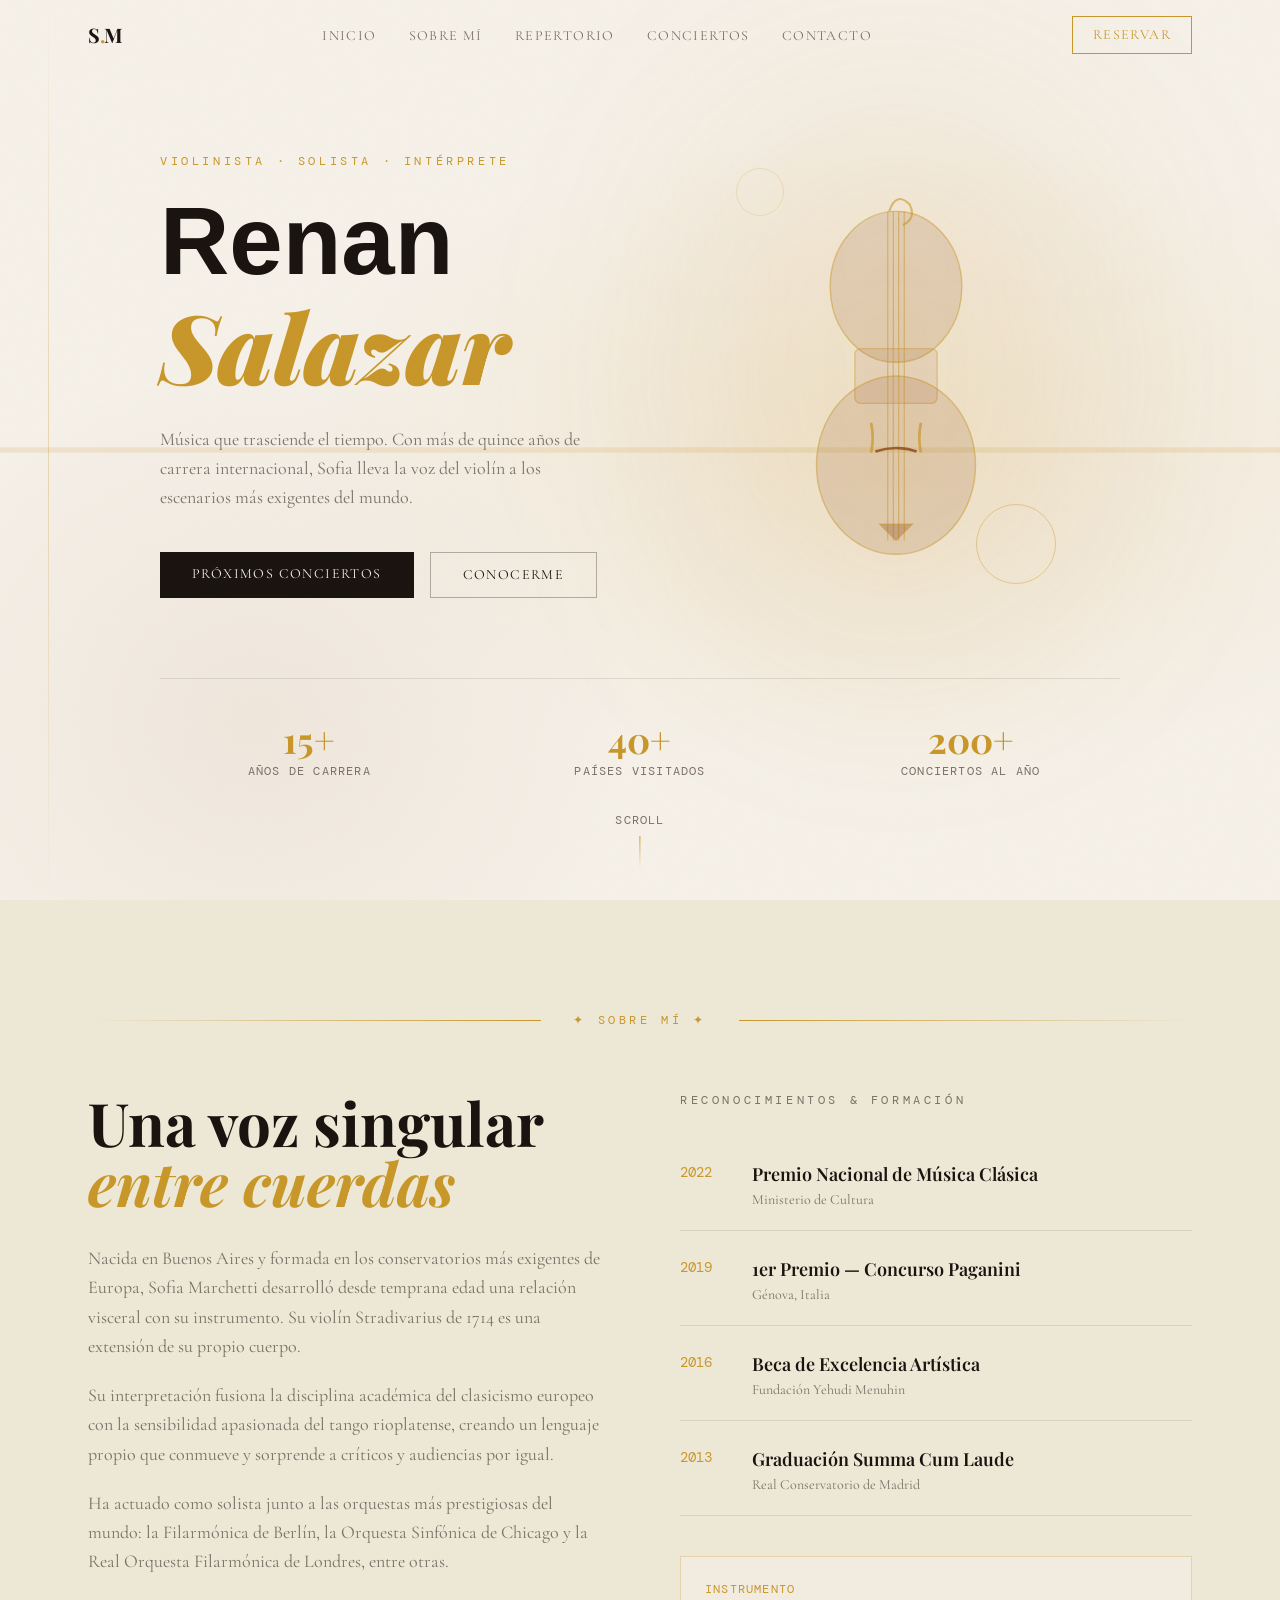
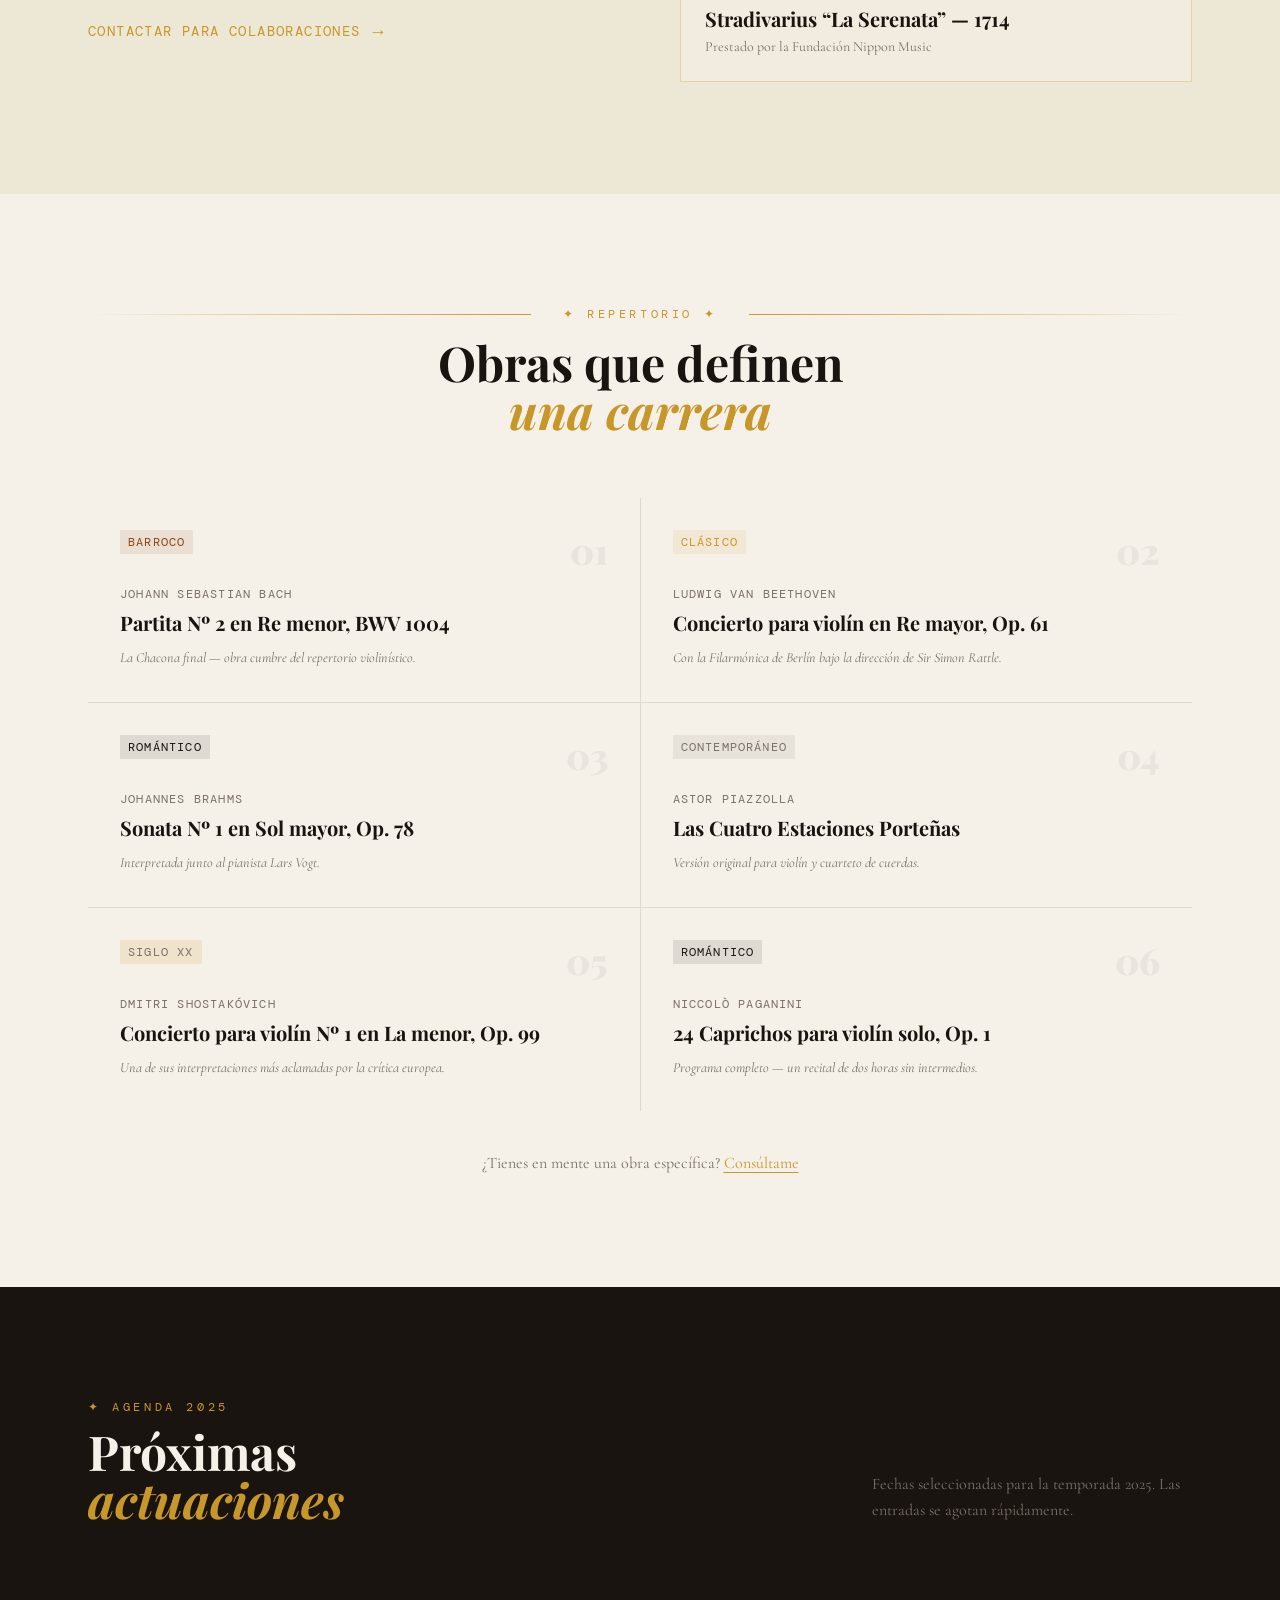
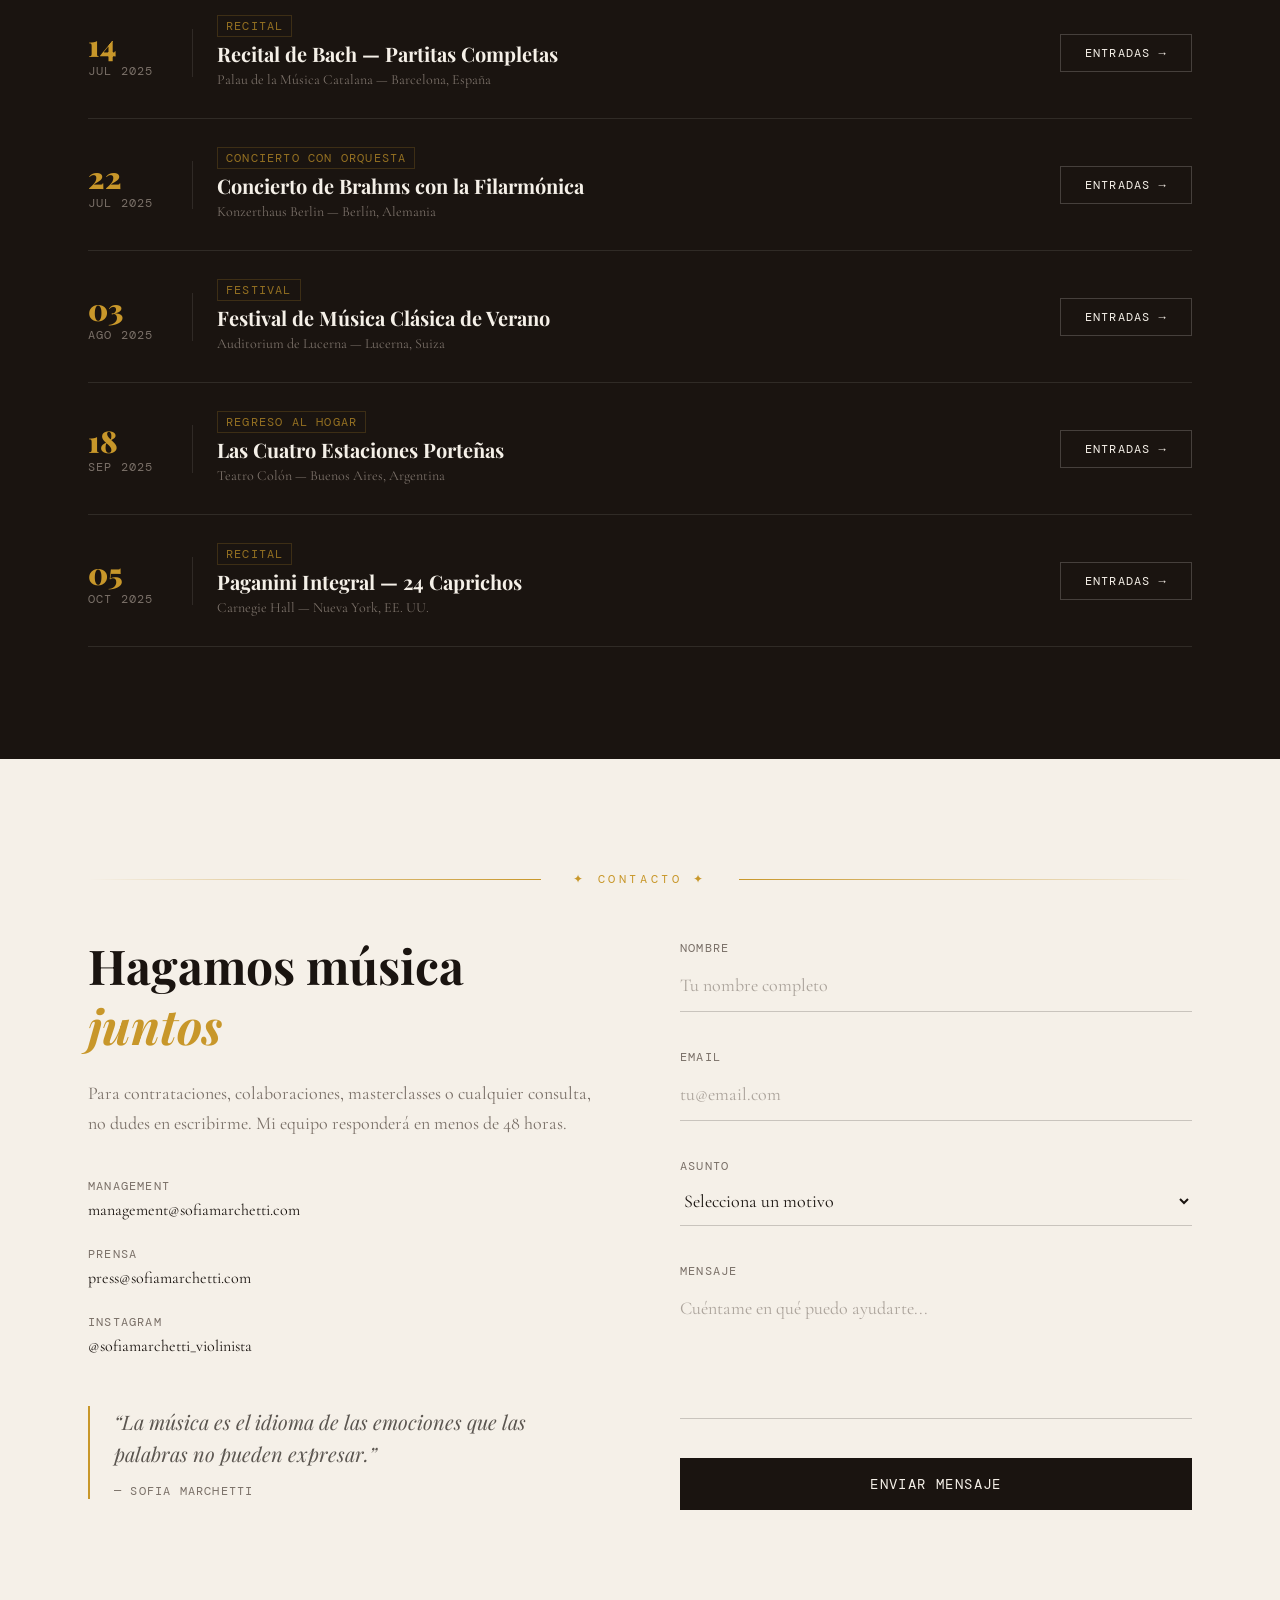
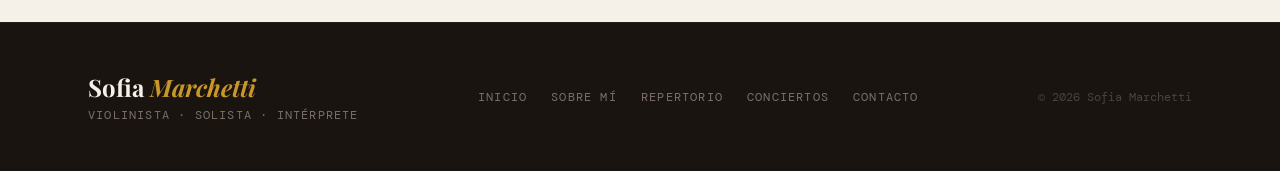
==== commit e6201212: "Version 2" ====
--- a/index.html
+++ b/index.html
@@ -1 +1,6 @@
-<!DOCTYPE html><html lang="es"><head><meta charSet="utf-8"/><meta name="viewport" content="width=device-width, initial-scale=1"/><link rel="stylesheet" href="/_next/static/css/73fba4ff27ce37f9.css" crossorigin="" data-precedence="next"/><link rel="preload" as="script" fetchPriority="low" href="/_next/static/chunks/webpack-f021f07b40ee9f01.js" crossorigin=""/><script src="/_next/static/chunks/fd9d1056-c0e6d0dfe0642aea.js" async="" crossorigin=""></script><script src="/_next/static/chunks/503-d1b2e004481ba2ef.js" async="" crossorigin=""></script><script src="/_next/static/chunks/main-app-9c2747aaf47ec6aa.js" async="" crossorigin=""></script><script src="/_next/static/chunks/app/page-2e64b673f8fee6de.js" async=""></script><title>Sofia Marchetti — Violinista</title><meta name="description" content="Violinista clásica y solista de concierto. Descubre su obra, conciertos y trayectoria musical."/><meta property="og:title" content="Sofia Marchetti — Violinista"/><meta property="og:description" content="Violinista clásica y solista de concierto."/><meta property="og:type" content="website"/><meta name="twitter:card" content="summary"/><meta name="twitter:title" content="Sofia Marchetti — Violinista"/><meta name="twitter:description" content="Violinista clásica y solista de concierto."/><script src="/_next/static/chunks/polyfills-c67a75d1b6f99dc8.js" crossorigin="" noModule=""></script></head><body><main><header class="fixed top-0 left-0 right-0 z-50 transition-all duration-500 bg-transparent"><nav class="max-w-6xl mx-auto px-6 py-4 flex items-center justify-between"><a href="#inicio" class="font-display text-xl font-bold tracking-tight text-[#1A1410] hover:text-[#C8972A] transition-colors">S<span class="text-[#C8972A]">.</span>M</a><ul class="hidden md:flex gap-8"><li><a href="#inicio" class="font-body text-sm tracking-widest uppercase text-[#7A7068] hover:text-[#1A1410] string-line transition-colors">Inicio</a></li><li><a href="#sobre-mi" class="font-body text-sm tracking-widest uppercase text-[#7A7068] hover:text-[#1A1410] string-line transition-colors">Sobre mí</a></li><li><a href="#repertorio" class="font-body text-sm tracking-widest uppercase text-[#7A7068] hover:text-[#1A1410] string-line transition-colors">Repertorio</a></li><li><a href="#conciertos" class="font-body text-sm tracking-widest uppercase text-[#7A7068] hover:text-[#1A1410] string-line transition-colors">Conciertos</a></li><li><a href="#contacto" class="font-body text-sm tracking-widest uppercase text-[#7A7068] hover:text-[#1A1410] string-line transition-colors">Contacto</a></li></ul><a href="#contacto" class="hidden md:inline-flex items-center gap-2 px-5 py-2 border border-[#C8972A] text-[#C8972A] font-body text-sm tracking-widest uppercase hover:bg-[#C8972A] hover:text-[#F5F0E8] transition-all duration-300">Reservar</a><button class="md:hidden flex flex-col gap-1.5 p-1" aria-label="Menú"><span class="block w-6 h-px bg-[#1A1410] transition-all duration-300 "></span><span class="block w-6 h-px bg-[#1A1410] transition-all duration-300 "></span><span class="block w-6 h-px bg-[#1A1410] transition-all duration-300 "></span></button></nav><div class="md:hidden overflow-hidden transition-all duration-500 max-h-0 bg-[#F5F0E8]/98 backdrop-blur-md"><ul class="flex flex-col px-6 py-4 gap-4"><li><a href="#inicio" class="font-body text-sm tracking-widest uppercase text-[#7A7068] hover:text-[#1A1410] transition-colors block py-2">Inicio</a></li><li><a href="#sobre-mi" class="font-body text-sm tracking-widest uppercase text-[#7A7068] hover:text-[#1A1410] transition-colors block py-2">Sobre mí</a></li><li><a href="#repertorio" class="font-body text-sm tracking-widest uppercase text-[#7A7068] hover:text-[#1A1410] transition-colors block py-2">Repertorio</a></li><li><a href="#conciertos" class="font-body text-sm tracking-widest uppercase text-[#7A7068] hover:text-[#1A1410] transition-colors block py-2">Conciertos</a></li><li><a href="#contacto" class="font-body text-sm tracking-widest uppercase text-[#7A7068] hover:text-[#1A1410] transition-colors block py-2">Contacto</a></li><li><a href="#contacto" class="inline-flex items-center gap-2 px-5 py-2 border border-[#C8972A] text-[#C8972A] font-body text-sm tracking-widest uppercase hover:bg-[#C8972A] hover:text-[#F5F0E8] transition-all duration-300 mt-2">Reservar</a></li></ul></div></header><section id="inicio" class="relative min-h-screen flex flex-col justify-center overflow-hidden"><div class="absolute inset-0" style="background:radial-gradient(ellipse 80% 60% at 70% 50%, rgba(200,151,42,0.10) 0%, transparent 60%), radial-gradient(ellipse 60% 80% at 20% 80%, rgba(139,69,19,0.06) 0%, transparent 50%)"></div><div class="absolute inset-0 flex flex-col justify-center gap-12 opacity-20 pointer-events-none overflow-hidden"><svg viewBox="0 0 500 100" class="w-full" preserveAspectRatio="none" style="height:400px"><path d="M 0 50 C 150 50, 350 50, 500 50" fill="none" stroke="rgba(200,151,42,0.4)" stroke-width="1.5"></path><path d="M 0 50 C 150 50, 350 50, 500 50" fill="none" stroke="rgba(200,151,42,0.32)" stroke-width="1.3"></path><path d="M 0 50 C 150 50, 350 50, 500 50" fill="none" stroke="rgba(200,151,42,0.24000000000000002)" stroke-width="1.1"></path><path d="M 0 50 C 150 50, 350 50, 500 50" fill="none" stroke="rgba(200,151,42,0.16000000000000003)" stroke-width="0.8999999999999999"></path></svg></div><div class="absolute left-12 top-0 bottom-0 w-px bg-gradient-to-b from-transparent via-[#C8972A]/30 to-transparent hidden lg:block"></div><div class="relative z-10 max-w-6xl mx-auto px-6 pt-28 pb-20"><div class="grid lg:grid-cols-2 gap-16 items-center"><div><p class="font-mono text-xs tracking-[0.3em] uppercase text-[#C8972A] mb-6 opacity-0-start animate-fade-up" style="animation-delay:0.1s;animation-fill-mode:forwards">Violinista · Solista · Intérprete</p><h1 class="font-display text-6xl lg:text-8xl font-black leading-none text-[#1A1410] mb-2 opacity-0-start animate-fade-up" style="animation-delay:0.25s;animation-fill-mode:forwards">Sofia</h1><h1 class="font-display text-6xl lg:text-8xl font-black leading-none italic text-[#C8972A] mb-8 opacity-0-start animate-fade-up" style="animation-delay:0.38s;animation-fill-mode:forwards">Marchetti</h1><p class="font-body text-lg text-[#7A7068] leading-relaxed max-w-md mb-10 opacity-0-start animate-fade-up" style="animation-delay:0.55s;animation-fill-mode:forwards">Música que trasciende el tiempo. Con más de quince años de carrera internacional, Sofia lleva la voz del violín a los escenarios más exigentes del mundo.</p><div class="flex flex-wrap gap-4 opacity-0-start animate-fade-up" style="animation-delay:0.7s;animation-fill-mode:forwards"><a href="#conciertos" class="px-8 py-3 bg-[#1A1410] text-[#F5F0E8] font-body text-sm tracking-widest uppercase hover:bg-[#C8972A] transition-all duration-300">Próximos Conciertos</a><a href="#sobre-mi" class="px-8 py-3 border border-[#1A1410]/30 text-[#1A1410] font-body text-sm tracking-widest uppercase hover:border-[#C8972A] hover:text-[#C8972A] transition-all duration-300">Conocerme</a></div></div><div class="relative flex justify-center opacity-0-start animate-fade-in" style="animation-delay:0.5s;animation-fill-mode:forwards"><div class="relative w-72 h-96"><div class="absolute inset-0 rounded-full bg-[#C8972A]/10 blur-3xl scale-150"></div><svg viewBox="0 0 200 280" class="w-full h-full relative z-10" fill="none" xmlns="http://www.w3.org/2000/svg"><ellipse cx="100" cy="75" rx="48" ry="55" fill="rgba(139,69,19,0.15)" stroke="rgba(200,151,42,0.5)" stroke-width="1"></ellipse><rect x="70" y="120" width="60" height="40" rx="4" fill="rgba(139,69,19,0.10)" stroke="rgba(200,151,42,0.4)" stroke-width="1"></rect><ellipse cx="100" cy="205" rx="58" ry="65" fill="rgba(139,69,19,0.15)" stroke="rgba(200,151,42,0.5)" stroke-width="1"></ellipse><path d="M 82 175 Q 84 185, 82 195" stroke="rgba(200,151,42,0.7)" stroke-width="2" stroke-linecap="round"></path><path d="M 118 175 Q 116 185, 118 195" stroke="rgba(200,151,42,0.7)" stroke-width="2" stroke-linecap="round"></path><line x1="94" y1="20" x2="94" y2="260" stroke="rgba(200,151,42,0.6)" stroke-width="0.8"></line><line x1="98" y1="20" x2="98" y2="260" stroke="rgba(200,151,42,0.6)" stroke-width="0.8"></line><line x1="102" y1="20" x2="102" y2="260" stroke="rgba(200,151,42,0.6)" stroke-width="0.8"></line><line x1="106" y1="20" x2="106" y2="260" stroke="rgba(200,151,42,0.6)" stroke-width="0.8"></line><path d="M 85 195 Q 100 190, 115 195" stroke="rgba(139,69,19,0.8)" stroke-width="2" fill="none"></path><path d="M 95 20 Q 100 5, 110 15 Q 115 25, 105 30" stroke="rgba(200,151,42,0.6)" stroke-width="1.5" fill="none"></path><path d="M 88 248 L 100 260 L 112 248 Z" fill="rgba(139,69,19,0.3)" stroke="rgba(200,151,42,0.5)" stroke-width="1"></path></svg><div class="absolute -bottom-4 -right-4 w-20 h-20 rounded-full border border-[#C8972A]/40"></div><div class="absolute -top-4 -left-4 w-12 h-12 rounded-full border border-[#C8972A]/20"></div></div></div></div><div class="grid grid-cols-3 gap-8 mt-20 pt-10 border-t border-[#1A1410]/10 opacity-0-start animate-fade-up" style="animation-delay:0.9s;animation-fill-mode:forwards"><div class="text-center"><div class="font-display text-3xl lg:text-4xl font-bold text-[#C8972A]">15+</div><div class="font-mono text-xs tracking-widest uppercase text-[#7A7068] mt-1">Años de Carrera</div></div><div class="text-center"><div class="font-display text-3xl lg:text-4xl font-bold text-[#C8972A]">40+</div><div class="font-mono text-xs tracking-widest uppercase text-[#7A7068] mt-1">Países Visitados</div></div><div class="text-center"><div class="font-display text-3xl lg:text-4xl font-bold text-[#C8972A]">200+</div><div class="font-mono text-xs tracking-widest uppercase text-[#7A7068] mt-1">Conciertos al Año</div></div></div></div><div class="absolute bottom-8 left-1/2 -translate-x-1/2 flex flex-col items-center gap-2 animate-bounce"><span class="font-mono text-xs tracking-widest uppercase text-[#7A7068]">scroll</span><div class="w-px h-8 bg-gradient-to-b from-[#C8972A] to-transparent"></div></div></section><section id="sobre-mi" class="py-28 bg-[#EDE7D5]"><div class="max-w-6xl mx-auto px-6"><div class="ornament mb-16"><span class="font-mono text-xs tracking-[0.3em] uppercase text-[#C8972A] px-4">✦ Sobre Mí ✦</span></div><div class="grid lg:grid-cols-2 gap-20 items-start"><div><h2 class="font-display text-5xl lg:text-6xl font-bold text-[#1A1410] leading-tight mb-8">Una voz singular<br/><span class="italic text-[#C8972A]">entre cuerdas</span></h2><div class="space-y-5 font-body text-lg text-[#7A7068] leading-relaxed"><p>Nacida en Buenos Aires y formada en los conservatorios más exigentes de Europa, Sofia Marchetti desarrolló desde temprana edad una relación visceral con su instrumento. Su violín Stradivarius de 1714 es una extensión de su propio cuerpo.</p><p>Su interpretación fusiona la disciplina académica del clasicismo europeo con la sensibilidad apasionada del tango rioplatense, creando un lenguaje propio que conmueve y sorprende a críticos y audiencias por igual.</p><p>Ha actuado como solista junto a las orquestas más prestigiosas del mundo: la Filarmónica de Berlín, la Orquesta Sinfónica de Chicago y la Real Orquesta Filarmónica de Londres, entre otras.</p></div><a href="#contacto" class="inline-flex items-center gap-3 mt-10 font-mono text-sm tracking-widest uppercase text-[#C8972A] hover:gap-5 transition-all duration-300">Contactar para colaboraciones<span class="text-lg">→</span></a></div><div><h3 class="font-mono text-xs tracking-[0.3em] uppercase text-[#7A7068] mb-8">Reconocimientos &amp; Formación</h3><div class="space-y-1"><div class="group flex gap-6 py-5 border-b border-[#1A1410]/10 hover:border-[#C8972A]/40 transition-colors cursor-default"><span class="font-mono text-sm text-[#C8972A] w-12 flex-shrink-0 mt-0.5">2022</span><div><div class="font-display text-lg font-semibold text-[#1A1410] group-hover:text-[#C8972A] transition-colors">Premio Nacional de Música Clásica</div><div class="font-body text-sm text-[#7A7068] mt-0.5">Ministerio de Cultura</div></div></div><div class="group flex gap-6 py-5 border-b border-[#1A1410]/10 hover:border-[#C8972A]/40 transition-colors cursor-default"><span class="font-mono text-sm text-[#C8972A] w-12 flex-shrink-0 mt-0.5">2019</span><div><div class="font-display text-lg font-semibold text-[#1A1410] group-hover:text-[#C8972A] transition-colors">1er Premio — Concurso Paganini</div><div class="font-body text-sm text-[#7A7068] mt-0.5">Génova, Italia</div></div></div><div class="group flex gap-6 py-5 border-b border-[#1A1410]/10 hover:border-[#C8972A]/40 transition-colors cursor-default"><span class="font-mono text-sm text-[#C8972A] w-12 flex-shrink-0 mt-0.5">2016</span><div><div class="font-display text-lg font-semibold text-[#1A1410] group-hover:text-[#C8972A] transition-colors">Beca de Excelencia Artística</div><div class="font-body text-sm text-[#7A7068] mt-0.5">Fundación Yehudi Menuhin</div></div></div><div class="group flex gap-6 py-5 border-b border-[#1A1410]/10 hover:border-[#C8972A]/40 transition-colors cursor-default"><span class="font-mono text-sm text-[#C8972A] w-12 flex-shrink-0 mt-0.5">2013</span><div><div class="font-display text-lg font-semibold text-[#1A1410] group-hover:text-[#C8972A] transition-colors">Graduación Summa Cum Laude</div><div class="font-body text-sm text-[#7A7068] mt-0.5">Real Conservatorio de Madrid</div></div></div></div><div class="mt-10 p-6 border border-[#C8972A]/30 bg-[#F5F0E8]/50"><p class="font-mono text-xs tracking-widest uppercase text-[#C8972A] mb-2">Instrumento</p><p class="font-display text-xl font-bold text-[#1A1410]">Stradivarius “La Serenata” — 1714</p><p class="font-body text-sm text-[#7A7068] mt-1">Prestado por la Fundación Nippon Music</p></div></div></div></div></section><section id="repertorio" class="py-28 bg-[#F5F0E8]"><div class="max-w-6xl mx-auto px-6"><div class="ornament mb-4"><span class="font-mono text-xs tracking-[0.3em] uppercase text-[#C8972A] px-4">✦ Repertorio ✦</span></div><div class="text-center mb-16"><h2 class="font-display text-5xl font-bold text-[#1A1410]">Obras que definen<br/><span class="italic text-[#C8972A]">una carrera</span></h2></div><div class="grid md:grid-cols-2 gap-px bg-[#1A1410]/10"><div class="card-lift bg-[#F5F0E8] p-8 group cursor-default"><div class="flex items-start justify-between gap-4 mb-4"><span class="font-mono text-xs tracking-widest uppercase px-2 py-1 bg-[#8B4513]/10 text-[#8B4513]">Barroco</span><span class="font-display text-4xl font-black text-[#1A1410]/5 group-hover:text-[#C8972A]/10 transition-colors select-none">01</span></div><h3 class="font-mono text-xs tracking-widest uppercase text-[#7A7068] mb-2">Johann Sebastian Bach</h3><h4 class="font-display text-xl font-bold text-[#1A1410] leading-tight mb-3 group-hover:text-[#C8972A] transition-colors">Partita Nº 2 en Re menor, BWV 1004</h4><p class="font-body text-sm text-[#7A7068] italic leading-relaxed">La Chacona final — obra cumbre del repertorio violinístico.</p></div><div class="card-lift bg-[#F5F0E8] p-8 group cursor-default"><div class="flex items-start justify-between gap-4 mb-4"><span class="font-mono text-xs tracking-widest uppercase px-2 py-1 bg-[#C8972A]/10 text-[#C8972A]">Clásico</span><span class="font-display text-4xl font-black text-[#1A1410]/5 group-hover:text-[#C8972A]/10 transition-colors select-none">02</span></div><h3 class="font-mono text-xs tracking-widest uppercase text-[#7A7068] mb-2">Ludwig van Beethoven</h3><h4 class="font-display text-xl font-bold text-[#1A1410] leading-tight mb-3 group-hover:text-[#C8972A] transition-colors">Concierto para violín en Re mayor, Op. 61</h4><p class="font-body text-sm text-[#7A7068] italic leading-relaxed">Con la Filarmónica de Berlín bajo la dirección de Sir Simon Rattle.</p></div><div class="card-lift bg-[#F5F0E8] p-8 group cursor-default"><div class="flex items-start justify-between gap-4 mb-4"><span class="font-mono text-xs tracking-widest uppercase px-2 py-1 bg-[#1A1410]/10 text-[#1A1410]">Romántico</span><span class="font-display text-4xl font-black text-[#1A1410]/5 group-hover:text-[#C8972A]/10 transition-colors select-none">03</span></div><h3 class="font-mono text-xs tracking-widest uppercase text-[#7A7068] mb-2">Johannes Brahms</h3><h4 class="font-display text-xl font-bold text-[#1A1410] leading-tight mb-3 group-hover:text-[#C8972A] transition-colors">Sonata Nº 1 en Sol mayor, Op. 78</h4><p class="font-body text-sm text-[#7A7068] italic leading-relaxed">Interpretada junto al pianista Lars Vogt.</p></div><div class="card-lift bg-[#F5F0E8] p-8 group cursor-default"><div class="flex items-start justify-between gap-4 mb-4"><span class="font-mono text-xs tracking-widest uppercase px-2 py-1 bg-[#7A7068]/10 text-[#7A7068]">Contemporáneo</span><span class="font-display text-4xl font-black text-[#1A1410]/5 group-hover:text-[#C8972A]/10 transition-colors select-none">04</span></div><h3 class="font-mono text-xs tracking-widest uppercase text-[#7A7068] mb-2">Astor Piazzolla</h3><h4 class="font-display text-xl font-bold text-[#1A1410] leading-tight mb-3 group-hover:text-[#C8972A] transition-colors">Las Cuatro Estaciones Porteñas</h4><p class="font-body text-sm text-[#7A7068] italic leading-relaxed">Versión original para violín y cuarteto de cuerdas.</p></div><div class="card-lift bg-[#F5F0E8] p-8 group cursor-default"><div class="flex items-start justify-between gap-4 mb-4"><span class="font-mono text-xs tracking-widest uppercase px-2 py-1 bg-[#C8972A]/15 text-[#7A7068]">Siglo XX</span><span class="font-display text-4xl font-black text-[#1A1410]/5 group-hover:text-[#C8972A]/10 transition-colors select-none">05</span></div><h3 class="font-mono text-xs tracking-widest uppercase text-[#7A7068] mb-2">Dmitri Shostakóvich</h3><h4 class="font-display text-xl font-bold text-[#1A1410] leading-tight mb-3 group-hover:text-[#C8972A] transition-colors">Concierto para violín Nº 1 en La menor, Op. 99</h4><p class="font-body text-sm text-[#7A7068] italic leading-relaxed">Una de sus interpretaciones más aclamadas por la crítica europea.</p></div><div class="card-lift bg-[#F5F0E8] p-8 group cursor-default"><div class="flex items-start justify-between gap-4 mb-4"><span class="font-mono text-xs tracking-widest uppercase px-2 py-1 bg-[#1A1410]/10 text-[#1A1410]">Romántico</span><span class="font-display text-4xl font-black text-[#1A1410]/5 group-hover:text-[#C8972A]/10 transition-colors select-none">06</span></div><h3 class="font-mono text-xs tracking-widest uppercase text-[#7A7068] mb-2">Niccolò Paganini</h3><h4 class="font-display text-xl font-bold text-[#1A1410] leading-tight mb-3 group-hover:text-[#C8972A] transition-colors">24 Caprichos para violín solo, Op. 1</h4><p class="font-body text-sm text-[#7A7068] italic leading-relaxed">Programa completo — un recital de dos horas sin intermedios.</p></div></div><p class="text-center font-body text-[#7A7068] mt-10">¿Tienes en mente una obra específica?<!-- --> <a href="#contacto" class="text-[#C8972A] underline underline-offset-4 hover:no-underline">Consúltame</a></p></div></section><section id="conciertos" class="py-28 bg-[#1A1410]"><div class="max-w-6xl mx-auto px-6"><div class="flex flex-col md:flex-row md:items-end justify-between gap-6 mb-16"><div><p class="font-mono text-xs tracking-[0.3em] uppercase text-[#C8972A] mb-3">✦ Agenda 2025</p><h2 class="font-display text-5xl font-bold text-[#F5F0E8]">Próximas<br/><span class="italic text-[#C8972A]">actuaciones</span></h2></div><p class="font-body text-[#7A7068] max-w-xs leading-relaxed">Fechas seleccionadas para la temporada 2025. Las entradas se agotan rápidamente.</p></div><div class="space-y-0"><div class="group flex flex-col md:flex-row md:items-center gap-6 py-7 border-b border-[#F5F0E8]/10 hover:border-[#C8972A]/40 transition-colors"><div class="flex-shrink-0 w-20 text-center md:text-left"><div class="font-display text-3xl font-black text-[#C8972A]">14</div><div class="font-mono text-xs tracking-widest uppercase text-[#7A7068]">Jul<!-- --> <!-- -->2025</div></div><div class="hidden md:block w-px h-12 bg-[#F5F0E8]/10 flex-shrink-0 group-hover:bg-[#C8972A]/30 transition-colors"></div><div class="flex-1 min-w-0"><div class="flex flex-wrap gap-2 items-center mb-1"><span class="font-mono text-xs tracking-widest uppercase text-[#C8972A]/70 px-2 py-0.5 border border-[#C8972A]/20">Recital</span></div><h3 class="font-display text-xl font-bold text-[#F5F0E8] group-hover:text-[#C8972A] transition-colors leading-tight">Recital de Bach — Partitas Completas</h3><p class="font-body text-sm text-[#7A7068] mt-1">Palau de la Música Catalana<!-- --> — <!-- -->Barcelona, España</p></div><a href="#" class="flex-shrink-0 px-6 py-2.5 border border-[#F5F0E8]/20 text-[#F5F0E8] font-mono text-xs tracking-widest uppercase hover:bg-[#C8972A] hover:border-[#C8972A] hover:text-[#1A1410] transition-all duration-300">Entradas →</a></div><div class="group flex flex-col md:flex-row md:items-center gap-6 py-7 border-b border-[#F5F0E8]/10 hover:border-[#C8972A]/40 transition-colors"><div class="flex-shrink-0 w-20 text-center md:text-left"><div class="font-display text-3xl font-black text-[#C8972A]">22</div><div class="font-mono text-xs tracking-widest uppercase text-[#7A7068]">Jul<!-- --> <!-- -->2025</div></div><div class="hidden md:block w-px h-12 bg-[#F5F0E8]/10 flex-shrink-0 group-hover:bg-[#C8972A]/30 transition-colors"></div><div class="flex-1 min-w-0"><div class="flex flex-wrap gap-2 items-center mb-1"><span class="font-mono text-xs tracking-widest uppercase text-[#C8972A]/70 px-2 py-0.5 border border-[#C8972A]/20">Concierto con orquesta</span></div><h3 class="font-display text-xl font-bold text-[#F5F0E8] group-hover:text-[#C8972A] transition-colors leading-tight">Concierto de Brahms con la Filarmónica</h3><p class="font-body text-sm text-[#7A7068] mt-1">Konzerthaus Berlin<!-- --> — <!-- -->Berlín, Alemania</p></div><a href="#" class="flex-shrink-0 px-6 py-2.5 border border-[#F5F0E8]/20 text-[#F5F0E8] font-mono text-xs tracking-widest uppercase hover:bg-[#C8972A] hover:border-[#C8972A] hover:text-[#1A1410] transition-all duration-300">Entradas →</a></div><div class="group flex flex-col md:flex-row md:items-center gap-6 py-7 border-b border-[#F5F0E8]/10 hover:border-[#C8972A]/40 transition-colors"><div class="flex-shrink-0 w-20 text-center md:text-left"><div class="font-display text-3xl font-black text-[#C8972A]">03</div><div class="font-mono text-xs tracking-widest uppercase text-[#7A7068]">Ago<!-- --> <!-- -->2025</div></div><div class="hidden md:block w-px h-12 bg-[#F5F0E8]/10 flex-shrink-0 group-hover:bg-[#C8972A]/30 transition-colors"></div><div class="flex-1 min-w-0"><div class="flex flex-wrap gap-2 items-center mb-1"><span class="font-mono text-xs tracking-widest uppercase text-[#C8972A]/70 px-2 py-0.5 border border-[#C8972A]/20">Festival</span></div><h3 class="font-display text-xl font-bold text-[#F5F0E8] group-hover:text-[#C8972A] transition-colors leading-tight">Festival de Música Clásica de Verano</h3><p class="font-body text-sm text-[#7A7068] mt-1">Auditorium de Lucerna<!-- --> — <!-- -->Lucerna, Suiza</p></div><a href="#" class="flex-shrink-0 px-6 py-2.5 border border-[#F5F0E8]/20 text-[#F5F0E8] font-mono text-xs tracking-widest uppercase hover:bg-[#C8972A] hover:border-[#C8972A] hover:text-[#1A1410] transition-all duration-300">Entradas →</a></div><div class="group flex flex-col md:flex-row md:items-center gap-6 py-7 border-b border-[#F5F0E8]/10 hover:border-[#C8972A]/40 transition-colors"><div class="flex-shrink-0 w-20 text-center md:text-left"><div class="font-display text-3xl font-black text-[#C8972A]">18</div><div class="font-mono text-xs tracking-widest uppercase text-[#7A7068]">Sep<!-- --> <!-- -->2025</div></div><div class="hidden md:block w-px h-12 bg-[#F5F0E8]/10 flex-shrink-0 group-hover:bg-[#C8972A]/30 transition-colors"></div><div class="flex-1 min-w-0"><div class="flex flex-wrap gap-2 items-center mb-1"><span class="font-mono text-xs tracking-widest uppercase text-[#C8972A]/70 px-2 py-0.5 border border-[#C8972A]/20">Regreso al hogar</span></div><h3 class="font-display text-xl font-bold text-[#F5F0E8] group-hover:text-[#C8972A] transition-colors leading-tight">Las Cuatro Estaciones Porteñas</h3><p class="font-body text-sm text-[#7A7068] mt-1">Teatro Colón<!-- --> — <!-- -->Buenos Aires, Argentina</p></div><a href="#" class="flex-shrink-0 px-6 py-2.5 border border-[#F5F0E8]/20 text-[#F5F0E8] font-mono text-xs tracking-widest uppercase hover:bg-[#C8972A] hover:border-[#C8972A] hover:text-[#1A1410] transition-all duration-300">Entradas →</a></div><div class="group flex flex-col md:flex-row md:items-center gap-6 py-7 border-b border-[#F5F0E8]/10 hover:border-[#C8972A]/40 transition-colors"><div class="flex-shrink-0 w-20 text-center md:text-left"><div class="font-display text-3xl font-black text-[#C8972A]">05</div><div class="font-mono text-xs tracking-widest uppercase text-[#7A7068]">Oct<!-- --> <!-- -->2025</div></div><div class="hidden md:block w-px h-12 bg-[#F5F0E8]/10 flex-shrink-0 group-hover:bg-[#C8972A]/30 transition-colors"></div><div class="flex-1 min-w-0"><div class="flex flex-wrap gap-2 items-center mb-1"><span class="font-mono text-xs tracking-widest uppercase text-[#C8972A]/70 px-2 py-0.5 border border-[#C8972A]/20">Recital</span></div><h3 class="font-display text-xl font-bold text-[#F5F0E8] group-hover:text-[#C8972A] transition-colors leading-tight">Paganini Integral — 24 Caprichos</h3><p class="font-body text-sm text-[#7A7068] mt-1">Carnegie Hall<!-- --> — <!-- -->Nueva York, EE. UU.</p></div><a href="#" class="flex-shrink-0 px-6 py-2.5 border border-[#F5F0E8]/20 text-[#F5F0E8] font-mono text-xs tracking-widest uppercase hover:bg-[#C8972A] hover:border-[#C8972A] hover:text-[#1A1410] transition-all duration-300">Entradas →</a></div></div></div></section><section id="contacto" class="py-28 bg-[#F5F0E8]"><div class="max-w-6xl mx-auto px-6"><div class="ornament mb-4"><span class="font-mono text-xs tracking-[0.3em] uppercase text-[#C8972A] px-4">✦ Contacto ✦</span></div><div class="grid lg:grid-cols-2 gap-20 mt-12"><div><h2 class="font-display text-5xl font-bold text-[#1A1410] leading-tight mb-6">Hagamos música<br/><span class="italic text-[#C8972A]">juntos</span></h2><p class="font-body text-lg text-[#7A7068] leading-relaxed mb-10">Para contrataciones, colaboraciones, masterclasses o cualquier consulta, no dudes en escribirme. Mi equipo responderá en menos de 48 horas.</p><div class="space-y-6"><div><p class="font-mono text-xs tracking-widest uppercase text-[#7A7068] mb-1">Management</p><p class="font-body text-[#1A1410]">management@sofiamarchetti.com</p></div><div><p class="font-mono text-xs tracking-widest uppercase text-[#7A7068] mb-1">Prensa</p><p class="font-body text-[#1A1410]">press@sofiamarchetti.com</p></div><div><p class="font-mono text-xs tracking-widest uppercase text-[#7A7068] mb-1">Instagram</p><p class="font-body text-[#1A1410]">@sofiamarchetti_violinista</p></div></div><blockquote class="mt-12 pl-6 border-l-2 border-[#C8972A]"><p class="font-display text-xl italic text-[#1A1410]/70 leading-relaxed">“La música es el idioma de las emociones que las palabras no pueden expresar.”</p><cite class="font-mono text-xs tracking-widest uppercase text-[#7A7068] mt-3 block not-italic">— Sofia Marchetti</cite></blockquote></div><div><form class="space-y-8"><div><label class="font-mono text-xs tracking-widest uppercase text-[#7A7068]">Nombre</label><input type="text" required="" placeholder="Tu nombre completo" class="w-full bg-transparent border-b border-[#1A1410]/20 focus:border-[#C8972A] outline-none py-3 font-body text-[#1A1410] placeholder:text-[#7A7068]/60 text-lg transition-colors" value=""/></div><div><label class="font-mono text-xs tracking-widest uppercase text-[#7A7068]">Email</label><input type="email" required="" placeholder="tu@email.com" class="w-full bg-transparent border-b border-[#1A1410]/20 focus:border-[#C8972A] outline-none py-3 font-body text-[#1A1410] placeholder:text-[#7A7068]/60 text-lg transition-colors" value=""/></div><div><label class="font-mono text-xs tracking-widest uppercase text-[#7A7068]">Asunto</label><select required="" class="w-full bg-transparent border-b border-[#1A1410]/20 focus:border-[#C8972A] outline-none py-3 font-body text-[#1A1410] placeholder:text-[#7A7068]/60 text-lg transition-colors cursor-pointer"><option value="" disabled="" selected="">Selecciona un motivo</option><option value="contratacion">Contratación para concierto</option><option value="colaboracion">Colaboración artística</option><option value="masterclass">Masterclass / clases</option><option value="prensa">Prensa / medios</option><option value="otro">Otro</option></select></div><div><label class="font-mono text-xs tracking-widest uppercase text-[#7A7068]">Mensaje</label><textarea required="" rows="4" placeholder="Cuéntame en qué puedo ayudarte..." class="w-full bg-transparent border-b border-[#1A1410]/20 focus:border-[#C8972A] outline-none py-3 font-body text-[#1A1410] placeholder:text-[#7A7068]/60 text-lg transition-colors resize-none"></textarea></div><button type="submit" class="w-full py-4 bg-[#1A1410] text-[#F5F0E8] font-mono text-sm tracking-widest uppercase hover:bg-[#C8972A] transition-all duration-300 active:scale-98">Enviar mensaje</button></form></div></div></div></section><footer class="bg-[#1A1410] border-t border-[#F5F0E8]/5 py-12"><div class="max-w-6xl mx-auto px-6 flex flex-col md:flex-row items-center justify-between gap-6"><div class="text-center md:text-left"><p class="font-display text-2xl font-bold text-[#F5F0E8]">Sofia <span class="italic text-[#C8972A]">Marchetti</span></p><p class="font-mono text-xs tracking-widest uppercase text-[#7A7068] mt-1">Violinista · Solista · Intérprete</p></div><nav class="flex flex-wrap justify-center gap-6"><a href="#inicio" class="font-mono text-xs tracking-widest uppercase text-[#7A7068] hover:text-[#C8972A] transition-colors">Inicio</a><a href="#sobre-mi" class="font-mono text-xs tracking-widest uppercase text-[#7A7068] hover:text-[#C8972A] transition-colors">Sobre mí</a><a href="#repertorio" class="font-mono text-xs tracking-widest uppercase text-[#7A7068] hover:text-[#C8972A] transition-colors">Repertorio</a><a href="#conciertos" class="font-mono text-xs tracking-widest uppercase text-[#7A7068] hover:text-[#C8972A] transition-colors">Conciertos</a><a href="#contacto" class="font-mono text-xs tracking-widest uppercase text-[#7A7068] hover:text-[#C8972A] transition-colors">Contacto</a></nav><p class="font-mono text-xs text-[#7A7068]/50">© <!-- -->2026<!-- --> Sofia Marchetti</p></div></footer></main><script src="/_next/static/chunks/webpack-f021f07b40ee9f01.js" crossorigin="" async=""></script><script>(self.__next_f=self.__next_f||[]).push([0]);self.__next_f.push([2,null])</script><script>self.__next_f.push([1,"1:HL[\"/_next/static/css/73fba4ff27ce37f9.css\",\"style\",{\"crossOrigin\":\"\"}]\n0:\"$L2\"\n"])</script><script>self.__next_f.push([1,"3:I[9092,[],\"\"]\n5:I[6617,[],\"\"]\n6:I[1922,[],\"\"]\n7:I[6824,[],\"\"]\n9:I[7737,[\"931\",\"static/chunks/app/page-2e64b673f8fee6de.js\"],\"\"]\na:I[8954,[\"931\",\"static/chunks/app/page-2e64b673f8fee6de.js\"],\"\"]\nb:I[1384,[\"931\",\"static/chunks/app/page-2e64b673f8fee6de.js\"],\"\"]\n"])</script><script>self.__next_f.push([1,"2:[[[\"$\",\"link\",\"0\",{\"rel\":\"stylesheet\",\"href\":\"/_next/static/css/73fba4ff27ce37f9.css\",\"precedence\":\"next\",\"crossOrigin\":\"\"}]],[\"$\",\"$L3\",null,{\"buildId\":\"7Ovbi9-pC0aPC08VDaOa-\",\"assetPrefix\":\"/uploads/proyectos/2/25/built\",\"initialCanonicalUrl\":\"/\",\"initialTree\":[\"\",{\"children\":[\"__PAGE__\",{}]},\"$undefined\",\"$undefined\",true],\"initialHead\":[false,\"$L4\"],\"globalErrorComponent\":\"$5\",\"children\":[null,[\"$\",\"html\",null,{\"lang\":\"es\",\"children\":[\"$\",\"body\",null,{\"children\":[\"$\",\"$L6\",null,{\"parallelRouterKey\":\"children\",\"segmentPath\":[\"children\"],\"loading\":\"$undefined\",\"loadingStyles\":\"$undefined\",\"hasLoading\":false,\"error\":\"$undefined\",\"errorStyles\":\"$undefined\",\"template\":[\"$\",\"$L7\",null,{}],\"templateStyles\":\"$undefined\",\"notFound\":[[\"$\",\"title\",null,{\"children\":\"404: This page could not be found.\"}],[\"$\",\"div\",null,{\"style\":{\"fontFamily\":\"system-ui,\\\"Segoe UI\\\",Roboto,Helvetica,Arial,sans-serif,\\\"Apple Color Emoji\\\",\\\"Segoe UI Emoji\\\"\",\"height\":\"100vh\",\"textAlign\":\"center\",\"display\":\"flex\",\"flexDirection\":\"column\",\"alignItems\":\"center\",\"justifyContent\":\"center\"},\"children\":[\"$\",\"div\",null,{\"children\":[[\"$\",\"style\",null,{\"dangerouslySetInnerHTML\":{\"__html\":\"body{color:#000;background:#fff;margin:0}.next-error-h1{border-right:1px solid rgba(0,0,0,.3)}@media (prefers-color-scheme:dark){body{color:#fff;background:#000}.next-error-h1{border-right:1px solid rgba(255,255,255,.3)}}\"}}],[\"$\",\"h1\",null,{\"className\":\"next-error-h1\",\"style\":{\"display\":\"inline-block\",\"margin\":\"0 20px 0 0\",\"padding\":\"0 23px 0 0\",\"fontSize\":24,\"fontWeight\":500,\"verticalAlign\":\"top\",\"lineHeight\":\"49px\"},\"children\":\"404\"}],[\"$\",\"div\",null,{\"style\":{\"display\":\"inline-block\"},\"children\":[\"$\",\"h2\",null,{\"style\":{\"fontSize\":14,\"fontWeight\":400,\"lineHeight\":\"49px\",\"margin\":0},\"children\":\"This page could not be found.\"}]}]]}]}]],\"notFoundStyles\":[],\"childProp\":{\"current\":[\"$L8\",[\"$\",\"main\",null,{\"children\":[[\"$\",\"$L9\",null,{}],[\"$\",\"$La\",null,{}],[\"$\",\"section\",null,{\"id\":\"sobre-mi\",\"className\":\"py-28 bg-[#EDE7D5]\",\"children\":[\"$\",\"div\",null,{\"className\":\"max-w-6xl mx-auto px-6\",\"children\":[[\"$\",\"div\",null,{\"className\":\"ornament mb-16\",\"children\":[\"$\",\"span\",null,{\"className\":\"font-mono text-xs tracking-[0.3em] uppercase text-[#C8972A] px-4\",\"children\":\"✦ Sobre Mí ✦\"}]}],[\"$\",\"div\",null,{\"className\":\"grid lg:grid-cols-2 gap-20 items-start\",\"children\":[[\"$\",\"div\",null,{\"children\":[[\"$\",\"h2\",null,{\"className\":\"font-display text-5xl lg:text-6xl font-bold text-[#1A1410] leading-tight mb-8\",\"children\":[\"Una voz singular\",[\"$\",\"br\",null,{}],[\"$\",\"span\",null,{\"className\":\"italic text-[#C8972A]\",\"children\":\"entre cuerdas\"}]]}],[\"$\",\"div\",null,{\"className\":\"space-y-5 font-body text-lg text-[#7A7068] leading-relaxed\",\"children\":[[\"$\",\"p\",null,{\"children\":\"Nacida en Buenos Aires y formada en los conservatorios más exigentes de Europa, Sofia Marchetti desarrolló desde temprana edad una relación visceral con su instrumento. Su violín Stradivarius de 1714 es una extensión de su propio cuerpo.\"}],[\"$\",\"p\",null,{\"children\":\"Su interpretación fusiona la disciplina académica del clasicismo europeo con la sensibilidad apasionada del tango rioplatense, creando un lenguaje propio que conmueve y sorprende a críticos y audiencias por igual.\"}],[\"$\",\"p\",null,{\"children\":\"Ha actuado como solista junto a las orquestas más prestigiosas del mundo: la Filarmónica de Berlín, la Orquesta Sinfónica de Chicago y la Real Orquesta Filarmónica de Londres, entre otras.\"}]]}],[\"$\",\"a\",null,{\"href\":\"#contacto\",\"className\":\"inline-flex items-center gap-3 mt-10 font-mono text-sm tracking-widest uppercase text-[#C8972A] hover:gap-5 transition-all duration-300\",\"children\":[\"Contactar para colaboraciones\",[\"$\",\"span\",null,{\"className\":\"text-lg\",\"children\":\"→\"}]]}]]}],[\"$\",\"div\",null,{\"children\":[[\"$\",\"h3\",null,{\"className\":\"font-mono text-xs tracking-[0.3em] uppercase text-[#7A7068] mb-8\",\"children\":\"Reconocimientos \u0026 Formación\"}],[\"$\",\"div\",null,{\"className\":\"space-y-1\",\"children\":[[\"$\",\"div\",\"0\",{\"className\":\"group flex gap-6 py-5 border-b border-[#1A1410]/10 hover:border-[#C8972A]/40 transition-colors cursor-default\",\"children\":[[\"$\",\"span\",null,{\"className\":\"font-mono text-sm text-[#C8972A] w-12 flex-shrink-0 mt-0.5\",\"children\":\"2022\"}],[\"$\",\"div\",null,{\"children\":[[\"$\",\"div\",null,{\"className\":\"font-display text-lg font-semibold text-[#1A1410] group-hover:text-[#C8972A] transition-colors\",\"children\":\"Premio Nacional de Música Clásica\"}],[\"$\",\"div\",null,{\"className\":\"font-body text-sm text-[#7A7068] mt-0.5\",\"children\":\"Ministerio de Cultura\"}]]}]]}],[\"$\",\"div\",\"1\",{\"className\":\"group flex gap-6 py-5 border-b border-[#1A1410]/10 hover:border-[#C8972A]/40 transition-colors cursor-default\",\"children\":[[\"$\",\"span\",null,{\"className\":\"font-mono text-sm text-[#C8972A] w-12 flex-shrink-0 mt-0.5\",\"children\":\"2019\"}],[\"$\",\"div\",null,{\"children\":[[\"$\",\"div\",null,{\"className\":\"font-display text-lg font-semibold text-[#1A1410] group-hover:text-[#C8972A] transition-colors\",\"children\":\"1er Premio — Concurso Paganini\"}],[\"$\",\"div\",null,{\"className\":\"font-body text-sm text-[#7A7068] mt-0.5\",\"children\":\"Génova, Italia\"}]]}]]}],[\"$\",\"div\",\"2\",{\"className\":\"group flex gap-6 py-5 border-b border-[#1A1410]/10 hover:border-[#C8972A]/40 transition-colors cursor-default\",\"children\":[[\"$\",\"span\",null,{\"className\":\"font-mono text-sm text-[#C8972A] w-12 flex-shrink-0 mt-0.5\",\"children\":\"2016\"}],[\"$\",\"div\",null,{\"children\":[[\"$\",\"div\",null,{\"className\":\"font-display text-lg font-semibold text-[#1A1410] group-hover:text-[#C8972A] transition-colors\",\"children\":\"Beca de Excelencia Artística\"}],[\"$\",\"div\",null,{\"className\":\"font-body text-sm text-[#7A7068] mt-0.5\",\"children\":\"Fundación Yehudi Menuhin\"}]]}]]}],[\"$\",\"div\",\"3\",{\"className\":\"group flex gap-6 py-5 border-b border-[#1A1410]/10 hover:border-[#C8972A]/40 transition-colors cursor-default\",\"children\":[[\"$\",\"span\",null,{\"className\":\"font-mono text-sm text-[#C8972A] w-12 flex-shrink-0 mt-0.5\",\"children\":\"2013\"}],[\"$\",\"div\",null,{\"children\":[[\"$\",\"div\",null,{\"className\":\"font-display text-lg font-semibold text-[#1A1410] group-hover:text-[#C8972A] transition-colors\",\"children\":\"Graduación Summa Cum Laude\"}],[\"$\",\"div\",null,{\"className\":\"font-body text-sm text-[#7A7068] mt-0.5\",\"children\":\"Real Conservatorio de Madrid\"}]]}]]}]]}],[\"$\",\"div\",null,{\"className\":\"mt-10 p-6 border border-[#C8972A]/30 bg-[#F5F0E8]/50\",\"children\":[[\"$\",\"p\",null,{\"className\":\"font-mono text-xs tracking-widest uppercase text-[#C8972A] mb-2\",\"children\":\"Instrumento\"}],[\"$\",\"p\",null,{\"className\":\"font-display text-xl font-bold text-[#1A1410]\",\"children\":\"Stradivarius “La Serenata” — 1714\"}],[\"$\",\"p\",null,{\"className\":\"font-body text-sm text-[#7A7068] mt-1\",\"children\":\"Prestado por la Fundación Nippon Music\"}]]}]]}]]}]]}]}],[\"$\",\"section\",null,{\"id\":\"repertorio\",\"className\":\"py-28 bg-[#F5F0E8]\",\"children\":[\"$\",\"div\",null,{\"className\":\"max-w-6xl mx-auto px-6\",\"children\":[[\"$\",\"div\",null,{\"className\":\"ornament mb-4\",\"children\":[\"$\",\"span\",null,{\"className\":\"font-mono text-xs tracking-[0.3em] uppercase text-[#C8972A] px-4\",\"children\":\"✦ Repertorio ✦\"}]}],[\"$\",\"div\",null,{\"className\":\"text-center mb-16\",\"children\":[\"$\",\"h2\",null,{\"className\":\"font-display text-5xl font-bold text-[#1A1410]\",\"children\":[\"Obras que definen\",[\"$\",\"br\",null,{}],[\"$\",\"span\",null,{\"className\":\"italic text-[#C8972A]\",\"children\":\"una carrera\"}]]}]}],[\"$\",\"div\",null,{\"className\":\"grid md:grid-cols-2 gap-px bg-[#1A1410]/10\",\"children\":[[\"$\",\"div\",\"0\",{\"className\":\"card-lift bg-[#F5F0E8] p-8 group cursor-default\",\"children\":[[\"$\",\"div\",null,{\"className\":\"flex items-start justify-between gap-4 mb-4\",\"children\":[[\"$\",\"span\",null,{\"className\":\"font-mono text-xs tracking-widest uppercase px-2 py-1 bg-[#8B4513]/10 text-[#8B4513]\",\"children\":\"Barroco\"}],[\"$\",\"span\",null,{\"className\":\"font-display text-4xl font-black text-[#1A1410]/5 group-hover:text-[#C8972A]/10 transition-colors select-none\",\"children\":\"01\"}]]}],[\"$\",\"h3\",null,{\"className\":\"font-mono text-xs tracking-widest uppercase text-[#7A7068] mb-2\",\"children\":\"Johann Sebastian Bach\"}],[\"$\",\"h4\",null,{\"className\":\"font-display text-xl font-bold text-[#1A1410] leading-tight mb-3 group-hover:text-[#C8972A] transition-colors\",\"children\":\"Partita Nº 2 en Re menor, BWV 1004\"}],[\"$\",\"p\",null,{\"className\":\"font-body text-sm text-[#7A7068] italic leading-relaxed\",\"children\":\"La Chacona final — obra cumbre del repertorio violinístico.\"}]]}],[\"$\",\"div\",\"1\",{\"className\":\"card-lift bg-[#F5F0E8] p-8 group cursor-default\",\"children\":[[\"$\",\"div\",null,{\"className\":\"flex items-start justify-between gap-4 mb-4\",\"children\":[[\"$\",\"span\",null,{\"className\":\"font-mono text-xs tracking-widest uppercase px-2 py-1 bg-[#C8972A]/10 text-[#C8972A]\",\"children\":\"Clásico\"}],[\"$\",\"span\",null,{\"className\":\"font-display text-4xl font-black text-[#1A1410]/5 group-hover:text-[#C8972A]/10 transition-colors select-none\",\"children\":\"02\"}]]}],[\"$\",\"h3\",null,{\"className\":\"font-mono text-xs tracking-widest uppercase text-[#7A7068] mb-2\",\"children\":\"Ludwig van Beethoven\"}],[\"$\",\"h4\",null,{\"className\":\"font-display text-xl font-bold text-[#1A1410] leading-tight mb-3 group-hover:text-[#C8972A] transition-colors\",\"children\":\"Concierto para violín en Re mayor, Op. 61\"}],[\"$\",\"p\",null,{\"className\":\"font-body text-sm text-[#7A7068] italic leading-relaxed\",\"children\":\"Con la Filarmónica de Berlín bajo la dirección de Sir Simon Rattle.\"}]]}],[\"$\",\"div\",\"2\",{\"className\":\"card-lift bg-[#F5F0E8] p-8 group cursor-default\",\"children\":[[\"$\",\"div\",null,{\"className\":\"flex items-start justify-between gap-4 mb-4\",\"children\":[[\"$\",\"span\",null,{\"className\":\"font-mono text-xs tracking-widest uppercase px-2 py-1 bg-[#1A1410]/10 text-[#1A1410]\",\"children\":\"Romántico\"}],[\"$\",\"span\",null,{\"className\":\"font-display text-4xl font-black text-[#1A1410]/5 group-hover:text-[#C8972A]/10 transition-colors select-none\",\"children\":\"03\"}]]}],[\"$\",\"h3\",null,{\"className\":\"font-mono text-xs tracking-widest uppercase text-[#7A7068] mb-2\",\"children\":\"Johannes Brahms\"}],[\"$\",\"h4\",null,{\"className\":\"font-display text-xl font-bold text-[#1A1410] leading-tight mb-3 group-hover:text-[#C8972A] transition-colors\",\"children\":\"Sonata Nº 1 en Sol mayor, Op. 78\"}],[\"$\",\"p\",null,{\"className\":\"font-body text-sm text-[#7A7068] italic leading-relaxed\",\"children\":\"Interpretada junto al pianista Lars Vogt.\"}]]}],[\"$\",\"div\",\"3\",{\"className\":\"card-lift bg-[#F5F0E8] p-8 group cursor-default\",\"children\":[[\"$\",\"div\",null,{\"className\":\"flex items-start justify-between gap-4 mb-4\",\"children\":[[\"$\",\"span\",null,{\"className\":\"font-mono text-xs tracking-widest uppercase px-2 py-1 bg-[#7A7068]/10 text-[#7A7068]\",\"children\":\"Contemporáneo\"}],[\"$\",\"span\",null,{\"className\":\"font-display text-4xl font-black text-[#1A1410]/5 group-hover:text-[#C8972A]/10 transition-colors select-none\",\"children\":\"04\"}]]}],[\"$\",\"h3\",null,{\"className\":\"font-mono text-xs tracking-widest uppercase text-[#7A7068] mb-2\",\"children\":\"Astor Piazzolla\"}],[\"$\",\"h4\",null,{\"className\":\"font-display text-xl font-bold text-[#1A1410] leading-tight mb-3 group-hover:text-[#C8972A] transition-colors\",\"children\":\"Las Cuatro Estaciones Porteñas\"}],[\"$\",\"p\",null,{\"className\":\"font-body text-sm text-[#7A7068] italic leading-relaxed\",\"children\":\"Versión original para violín y cuarteto de cuerdas.\"}]]}],[\"$\",\"div\",\"4\",{\"className\":\"card-lift bg-[#F5F0E8] p-8 group cursor-default\",\"children\":[[\"$\",\"div\",null,{\"className\":\"flex items-start justify-between gap-4 mb-4\",\"children\":[[\"$\",\"span\",null,{\"className\":\"font-mono text-xs tracking-widest uppercase px-2 py-1 bg-[#C8972A]/15 text-[#7A7068]\",\"children\":\"Siglo XX\"}],[\"$\",\"span\",null,{\"className\":\"font-display text-4xl font-black text-[#1A1410]/5 group-hover:text-[#C8972A]/10 transition-colors select-none\",\"children\":\"05\"}]]}],[\"$\",\"h3\",null,{\"className\":\"font-mono text-xs tracking-widest uppercase text-[#7A7068] mb-2\",\"children\":\"Dmitri Shostakóvich\"}],[\"$\",\"h4\",null,{\"className\":\"font-display text-xl font-bold text-[#1A1410] leading-tight mb-3 group-hover:text-[#C8972A] transition-colors\",\"children\":\"Concierto para violín Nº 1 en La menor, Op. 99\"}],[\"$\",\"p\",null,{\"className\":\"font-body text-sm text-[#7A7068] italic leading-relaxed\",\"children\":\"Una de sus interpretaciones más aclamadas por la crítica europea.\"}]]}],[\"$\",\"div\",\"5\",{\"className\":\"card-lift bg-[#F5F0E8] p-8 group cursor-default\",\"children\":[[\"$\",\"div\",null,{\"className\":\"flex items-start justify-between gap-4 mb-4\",\"children\":[[\"$\",\"span\",null,{\"className\":\"font-mono text-xs tracking-widest uppercase px-2 py-1 bg-[#1A1410]/10 text-[#1A1410]\",\"children\":\"Romántico\"}],[\"$\",\"span\",null,{\"className\":\"font-display text-4xl font-black text-[#1A1410]/5 group-hover:text-[#C8972A]/10 transition-colors select-none\",\"children\":\"06\"}]]}],[\"$\",\"h3\",null,{\"className\":\"font-mono text-xs tracking-widest uppercase text-[#7A7068] mb-2\",\"children\":\"Niccolò Paganini\"}],[\"$\",\"h4\",null,{\"className\":\"font-display text-xl font-bold text-[#1A1410] leading-tight mb-3 group-hover:text-[#C8972A] transition-colors\",\"children\":\"24 Caprichos para violín solo, Op. 1\"}],[\"$\",\"p\",null,{\"className\":\"font-body text-sm text-[#7A7068] italic leading-relaxed\",\"children\":\"Programa completo — un recital de dos horas sin intermedios.\"}]]}]]}],[\"$\",\"p\",null,{\"className\":\"text-center font-body text-[#7A7068] mt-10\",\"children\":[\"¿Tienes en mente una obra específica?\",\" \",[\"$\",\"a\",null,{\"href\":\"#contacto\",\"className\":\"text-[#C8972A] underline underline-offset-4 hover:no-underline\",\"children\":\"Consúltame\"}]]}]]}]}],[\"$\",\"section\",null,{\"id\":\"conciertos\",\"className\":\"py-28 bg-[#1A1410]\",\"children\":[\"$\",\"div\",null,{\"className\":\"max-w-6xl mx-auto px-6\",\"children\":[[\"$\",\"div\",null,{\"className\":\"flex flex-col md:flex-row md:items-end justify-between gap-6 mb-16\",\"children\":[[\"$\",\"div\",null,{\"children\":[[\"$\",\"p\",null,{\"className\":\"font-mono text-xs tracking-[0.3em] uppercase text-[#C8972A] mb-3\",\"children\":\"✦ Agenda 2025\"}],[\"$\",\"h2\",null,{\"className\":\"font-display text-5xl font-bold text-[#F5F0E8]\",\"children\":[\"Próximas\",[\"$\",\"br\",null,{}],[\"$\",\"span\",null,{\"className\":\"italic text-[#C8972A]\",\"children\":\"actuaciones\"}]]}]]}],[\"$\",\"p\",null,{\"className\":\"font-body text-[#7A7068] max-w-xs leading-relaxed\",\"children\":\"Fechas seleccionadas para la temporada 2025. Las entradas se agotan rápidamente.\"}]]}],[\"$\",\"div\",null,{\"className\":\"space-y-0\",\"children\":[[\"$\",\"div\",\"0\",{\"className\":\"group flex flex-col md:flex-row md:items-center gap-6 py-7 border-b border-[#F5F0E8]/10 hover:border-[#C8972A]/40 transition-colors\",\"children\":[[\"$\",\"div\",null,{\"className\":\"flex-shrink-0 w-20 text-center md:text-left\",\"children\":[[\"$\",\"div\",null,{\"className\":\"font-display text-3xl font-black text-[#C8972A]\",\"children\":\"14\"}],[\"$\",\"div\",null,{\"className\":\"font-mono text-xs tracking-widest uppercase text-[#7A7068]\",\"children\":[\"Jul\",\" \",\"2025\"]}]]}],[\"$\",\"div\",null,{\"className\":\"hidden md:block w-px h-12 bg-[#F5F0E8]/10 flex-shrink-0 group-hover:bg-[#C8972A]/30 transition-colors\"}],[\"$\",\"div\",null,{\"className\":\"flex-1 min-w-0\",\"children\":[[\"$\",\"div\",null,{\"className\":\"flex flex-wrap gap-2 items-center mb-1\",\"children\":[\"$\",\"span\",null,{\"className\":\"font-mono text-xs tracking-widest uppercase text-[#C8972A]/70 px-2 py-0.5 border border-[#C8972A]/20\",\"children\":\"Recital\"}]}],[\"$\",\"h3\",null,{\"className\":\"font-display text-xl font-bold text-[#F5F0E8] group-hover:text-[#C8972A] transition-colors leading-tight\",\"children\":\"Recital de Bach — Partitas Completas\"}],[\"$\",\"p\",null,{\"className\":\"font-body text-sm text-[#7A7068] mt-1\",\"children\":[\"Palau de la Música Catalana\",\" — \",\"Barcelona, España\"]}]]}],[\"$\",\"a\",null,{\"href\":\"#\",\"className\":\"flex-shrink-0 px-6 py-2.5 border border-[#F5F0E8]/20 text-[#F5F0E8] font-mono text-xs tracking-widest uppercase hover:bg-[#C8972A] hover:border-[#C8972A] hover:text-[#1A1410] transition-all duration-300\",\"children\":\"Entradas →\"}]]}],[\"$\",\"div\",\"1\",{\"className\":\"group flex flex-col md:flex-row md:items-center gap-6 py-7 border-b border-[#F5F0E8]/10 hover:border-[#C8972A]/40 transition-colors\",\"children\":[[\"$\",\"div\",null,{\"className\":\"flex-shrink-0 w-20 text-center md:text-left\",\"children\":[[\"$\",\"div\",null,{\"className\":\"font-display text-3xl font-black text-[#C8972A]\",\"children\":\"22\"}],[\"$\",\"div\",null,{\"className\":\"font-mono text-xs tracking-widest uppercase text-[#7A7068]\",\"children\":[\"Jul\",\" \",\"2025\"]}]]}],[\"$\",\"div\",null,{\"className\":\"hidden md:block w-px h-12 bg-[#F5F0E8]/10 flex-shrink-0 group-hover:bg-[#C8972A]/30 transition-colors\"}],[\"$\",\"div\",null,{\"className\":\"flex-1 min-w-0\",\"children\":[[\"$\",\"div\",null,{\"className\":\"flex flex-wrap gap-2 items-center mb-1\",\"children\":[\"$\",\"span\",null,{\"className\":\"font-mono text-xs tracking-widest uppercase text-[#C8972A]/70 px-2 py-0.5 border border-[#C8972A]/20\",\"children\":\"Concierto con orquesta\"}]}],[\"$\",\"h3\",null,{\"className\":\"font-display text-xl font-bold text-[#F5F0E8] group-hover:text-[#C8972A] transition-colors leading-tight\",\"children\":\"Concierto de Brahms con la Filarmónica\"}],[\"$\",\"p\",null,{\"className\":\"font-body text-sm text-[#7A7068] mt-1\",\"children\":[\"Konzerthaus Berlin\",\" — \",\"Berlín, Alemania\"]}]]}],[\"$\",\"a\",null,{\"href\":\"#\",\"className\":\"flex-shrink-0 px-6 py-2.5 border border-[#F5F0E8]/20 text-[#F5F0E8] font-mono text-xs tracking-widest uppercase hover:bg-[#C8972A] hover:border-[#C8972A] hover:text-[#1A1410] transition-all duration-300\",\"children\":\"Entradas →\"}]]}],[\"$\",\"div\",\"2\",{\"className\":\"group flex flex-col md:flex-row md:items-center gap-6 py-7 border-b border-[#F5F0E8]/10 hover:border-[#C8972A]/40 transition-colors\",\"children\":[[\"$\",\"div\",null,{\"className\":\"flex-shrink-0 w-20 text-center md:text-left\",\"children\":[[\"$\",\"div\",null,{\"className\":\"font-display text-3xl font-black text-[#C8972A]\",\"children\":\"03\"}],[\"$\",\"div\",null,{\"className\":\"font-mono text-xs tracking-widest uppercase text-[#7A7068]\",\"children\":[\"Ago\",\" \",\"2025\"]}]]}],[\"$\",\"div\",null,{\"className\":\"hidden md:block w-px h-12 bg-[#F5F0E8]/10 flex-shrink-0 group-hover:bg-[#C8972A]/30 transition-colors\"}],[\"$\",\"div\",null,{\"className\":\"flex-1 min-w-0\",\"children\":[[\"$\",\"div\",null,{\"className\":\"flex flex-wrap gap-2 items-center mb-1\",\"children\":[\"$\",\"span\",null,{\"className\":\"font-mono text-xs tracking-widest uppercase text-[#C8972A]/70 px-2 py-0.5 border border-[#C8972A]/20\",\"children\":\"Festival\"}]}],[\"$\",\"h3\",null,{\"className\":\"font-display text-xl font-bold text-[#F5F0E8] group-hover:text-[#C8972A] transition-colors leading-tight\",\"children\":\"Festival de Música Clásica de Verano\"}],[\"$\",\"p\",null,{\"className\":\"font-body text-sm text-[#7A7068] mt-1\",\"children\":[\"Auditorium de Lucerna\",\" — \",\"Lucerna, Suiza\"]}]]}],[\"$\",\"a\",null,{\"href\":\"#\",\"className\":\"flex-shrink-0 px-6 py-2.5 border border-[#F5F0E8]/20 text-[#F5F0E8] font-mono text-xs tracking-widest uppercase hover:bg-[#C8972A] hover:border-[#C8972A] hover:text-[#1A1410] transition-all duration-300\",\"children\":\"Entradas →\"}]]}],[\"$\",\"div\",\"3\",{\"className\":\"group flex flex-col md:flex-row md:items-center gap-6 py-7 border-b border-[#F5F0E8]/10 hover:border-[#C8972A]/40 transition-colors\",\"children\":[[\"$\",\"div\",null,{\"className\":\"flex-shrink-0 w-20 text-center md:text-left\",\"children\":[[\"$\",\"div\",null,{\"className\":\"font-display text-3xl font-black text-[#C8972A]\",\"children\":\"18\"}],[\"$\",\"div\",null,{\"className\":\"font-mono text-xs tracking-widest uppercase text-[#7A7068]\",\"children\":[\"Sep\",\" \",\"2025\"]}]]}],[\"$\",\"div\",null,{\"className\":\"hidden md:block w-px h-12 bg-[#F5F0E8]/10 flex-shrink-0 group-hover:bg-[#C8972A]/30 transition-colors\"}],[\"$\",\"div\",null,{\"className\":\"flex-1 min-w-0\",\"children\":[[\"$\",\"div\",null,{\"className\":\"flex flex-wrap gap-2 items-center mb-1\",\"children\":[\"$\",\"span\",null,{\"className\":\"font-mono text-xs tracking-widest uppercase text-[#C8972A]/70 px-2 py-0.5 border border-[#C8972A]/20\",\"children\":\"Regreso al hogar\"}]}],[\"$\",\"h3\",null,{\"className\":\"font-display text-xl font-bold text-[#F5F0E8] group-hover:text-[#C8972A] transition-colors leading-tight\",\"children\":\"Las Cuatro Estaciones Porteñas\"}],[\"$\",\"p\",null,{\"className\":\"font-body text-sm text-[#7A7068] mt-1\",\"children\":[\"Teatro Colón\",\" — \",\"Buenos Aires, Argentina\"]}]]}],[\"$\",\"a\",null,{\"href\":\"#\",\"className\":\"flex-shrink-0 px-6 py-2.5 border border-[#F5F0E8]/20 text-[#F5F0E8] font-mono text-xs tracking-widest uppercase hover:bg-[#C8972A] hover:border-[#C8972A] hover:text-[#1A1410] transition-all duration-300\",\"children\":\"Entradas →\"}]]}],[\"$\",\"div\",\"4\",{\"className\":\"group flex flex-col md:flex-row md:items-center gap-6 py-7 border-b border-[#F5F0E8]/10 hover:border-[#C8972A]/40 transition-colors\",\"children\":[[\"$\",\"div\",null,{\"className\":\"flex-shrink-0 w-20 text-center md:text-left\",\"children\":[[\"$\",\"div\",null,{\"className\":\"font-display text-3xl font-black text-[#C8972A]\",\"children\":\"05\"}],[\"$\",\"div\",null,{\"className\":\"font-mono text-xs tracking-widest uppercase text-[#7A7068]\",\"children\":[\"Oct\",\" \",\"2025\"]}]]}],[\"$\",\"div\",null,{\"className\":\"hidden md:block w-px h-12 bg-[#F5F0E8]/10 flex-shrink-0 group-hover:bg-[#C8972A]/30 transition-colors\"}],[\"$\",\"div\",null,{\"className\":\"flex-1 min-w-0\",\"children\":[[\"$\",\"div\",null,{\"className\":\"flex flex-wrap gap-2 items-center mb-1\",\"children\":[\"$\",\"span\",null,{\"className\":\"font-mono text-xs tracking-widest uppercase text-[#C8972A]/70 px-2 py-0.5 border border-[#C8972A]/20\",\"children\":\"Recital\"}]}],[\"$\",\"h3\",null,{\"className\":\"font-display text-xl font-bold text-[#F5F0E8] group-hover:text-[#C8972A] transition-colors leading-tight\",\"children\":\"Paganini Integral — 24 Caprichos\"}],[\"$\",\"p\",null,{\"className\":\"font-body text-sm text-[#7A7068] mt-1\",\"children\":[\"Carnegie Hall\",\" — \",\"Nueva York, EE. UU.\"]}]]}],[\"$\",\"a\",null,{\"href\":\"#\",\"className\":\"flex-shrink-0 px-6 py-2.5 border border-[#F5F0E8]/20 text-[#F5F0E8] font-mono text-xs tracking-widest uppercase hover:bg-[#C8972A] hover:border-[#C8972A] hover:text-[#1A1410] transition-all duration-300\",\"children\":\"Entradas →\"}]]}]]}]]}]}],[\"$\",\"$Lb\",null,{}],[\"$\",\"footer\",null,{\"className\":\"bg-[#1A1410] border-t border-[#F5F0E8]/5 py-12\",\"children\":[\"$\",\"div\",null,{\"className\":\"max-w-6xl mx-auto px-6 flex flex-col md:flex-row items-center justify-between gap-6\",\"children\":[[\"$\",\"div\",null,{\"className\":\"text-center md:text-left\",\"children\":[[\"$\",\"p\",null,{\"className\":\"font-display text-2xl font-bold text-[#F5F0E8]\",\"children\":[\"Sofia \",[\"$\",\"span\",null,{\"className\":\"italic text-[#C8972A]\",\"children\":\"Marchetti\"}]]}],[\"$\",\"p\",null,{\"className\":\"font-mono text-xs tracking-widest uppercase text-[#7A7068] mt-1\",\"children\":\"Violinista · Solista · Intérprete\"}]]}],[\"$\",\"nav\",null,{\"className\":\"flex flex-wrap justify-center gap-6\",\"children\":[[\"$\",\"a\",\"Inicio\",{\"href\":\"#inicio\",\"className\":\"font-mono text-xs tracking-widest uppercase text-[#7A7068] hover:text-[#C8972A] transition-colors\",\"children\":\"Inicio\"}],[\"$\",\"a\",\"Sobre mí\",{\"href\":\"#sobre-mi\",\"className\":\"font-mono text-xs tracking-widest uppercase text-[#7A7068] hover:text-[#C8972A] transition-colors\",\"children\":\"Sobre mí\"}],[\"$\",\"a\",\"Repertorio\",{\"href\":\"#repertorio\",\"className\":\"font-mono text-xs tracking-widest uppercase text-[#7A7068] hover:text-[#C8972A] transition-colors\",\"children\":\"Repertorio\"}],[\"$\",\"a\",\"Conciertos\",{\"href\":\"#conciertos\",\"className\":\"font-mono text-xs tracking-widest uppercase text-[#7A7068] hover:text-[#C8972A] transition-colors\",\"children\":\"Conciertos\"}],[\"$\",\"a\",\"Contacto\",{\"href\":\"#contacto\",\"className\":\"font-mono text-xs tracking-widest uppercase text-[#7A7068] hover:text-[#C8972A] transition-colors\",\"children\":\"Contacto\"}]]}],[\"$\",\"p\",null,{\"className\":\"font-mono text-xs text-[#7A7068]/50\",\"children\":[\"© \",2026,\" Sofia Marchetti\"]}]]}]}]]}],null],\"segment\":\"__PAGE__\"},\"styles\":[]}]}]}],null]}]]\n"])</script><script>self.__next_f.push([1,"4:[[\"$\",\"meta\",\"0\",{\"charSet\":\"utf-8\"}],[\"$\",\"title\",\"1\",{\"children\":\"Sofia Marchetti — Violinista\"}],[\"$\",\"meta\",\"2\",{\"name\":\"description\",\"content\":\"Violinista clásica y solista de concierto. Descubre su obra, conciertos y trayectoria musical.\"}],[\"$\",\"meta\",\"3\",{\"name\":\"viewport\",\"content\":\"width=device-width, initial-scale=1\"}],[\"$\",\"meta\",\"4\",{\"property\":\"og:title\",\"content\":\"Sofia Marchetti — Violinista\"}],[\"$\",\"meta\",\"5\",{\"property\":\"og:description\",\"content\":\"Violinista clásica y solista de concierto.\"}],[\"$\",\"meta\",\"6\",{\"property\":\"og:type\",\"content\":\"website\"}],[\"$\",\"meta\",\"7\",{\"name\":\"twitter:card\",\"content\":\"summary\"}],[\"$\",\"meta\",\"8\",{\"name\":\"twitter:title\",\"content\":\"Sofia Marchetti — Violinista\"}],[\"$\",\"meta\",\"9\",{\"name\":\"twitter:description\",\"content\":\"Violinista clásica y solista de concierto.\"}]]\n"])</script><script>self.__next_f.push([1,"8:null\n"])</script></body></html>+<!DOCTYPE html><html lang="es"><head><meta charSet="utf-8"/><meta name="viewport" content="width=device-width, initial-scale=1"/><link rel="stylesheet" href="/_next/static/css/73fba4ff27ce37f9.css" crossorigin="" data-precedence="next"/><link rel="preload" as="script" fetchPriority="low" href="/_next/static/chunks/webpack-f021f07b40ee9f01.js" crossorigin=""/><script src="/_next/static/chunks/fd9d1056-c0e6d0dfe0642aea.js" async="" crossorigin=""></script><script src="/_next/static/chunks/503-d1b2e004481ba2ef.js" async="" crossorigin=""></script><script src="/_next/static/chunks/main-app-9c2747aaf47ec6aa.js" async="" crossorigin=""></script><script src="/_next/static/chunks/app/page-2e64b673f8fee6de.js" async=""></script><title>Sofia Marchetti — Violinista</title><meta name="description" content="Violinista clásica y solista de concierto. Descubre su obra, conciertos y trayectoria musical."/><meta property="og:title" content="Sofia Marchetti — Violinista"/><meta property="og:description" content="Violinista clásica y solista de concierto."/><meta property="og:type" content="website"/><meta name="twitter:card" content="summary"/><meta name="twitter:title" content="Sofia Marchetti — Violinista"/><meta name="twitter:description" content="Violinista clásica y solista de concierto."/><script src="/_next/static/chunks/polyfills-c67a75d1b6f99dc8.js" crossorigin="" noModule=""></script><style id="gjs-styles">
+* { box-sizing: border-box; } body {margin: 0;}#ixgqd{background:radial-gradient(ellipse 80% 60% at 70% 50%, rgba(200,151,42,0.10) 0%, transparent 60%), radial-gradient(ellipse 60% 80% at 20% 80%, rgba(139,69,19,0.06) 0%, transparent 50%);}#iiiyg{height:400px;}#i7cty{animation-delay:0.1s;animation-fill-mode:forwards;}#iwufv{animation-delay:0.25s;animation-fill-mode:forwards;}#i6v3l{animation-delay:0.38s;animation-fill-mode:forwards;}#i0c4c{animation-delay:0.55s;animation-fill-mode:forwards;}#i90db{animation-delay:0.7s;animation-fill-mode:forwards;}#ix91f{animation-delay:0.5s;animation-fill-mode:forwards;}#ie1yx{animation-delay:0.9s;animation-fill-mode:forwards;}.font-display.text-6xl.lg\:text-8xl.font-black.leading-none.text-\[\#1A1410\].mb-2.opacity-0-start.animate-fade-up{font-family:Helvetica, sans-serif;}
+</style>
+</head><body>
+<body><main><header class="fixed top-0 left-0 right-0 z-50 transition-all duration-500 bg-transparent"><nav class="max-w-6xl mx-auto px-6 py-4 flex items-center justify-between"><a href="#inicio" class="font-display text-xl font-bold tracking-tight text-[#1A1410] hover:text-[#C8972A] transition-colors">S<span class="text-[#C8972A]">.</span>M</a><ul class="hidden md:flex gap-8"><li><a href="#inicio" class="font-body text-sm tracking-widest uppercase text-[#7A7068] hover:text-[#1A1410] string-line transition-colors">Inicio</a></li><li><a href="#sobre-mi" class="font-body text-sm tracking-widest uppercase text-[#7A7068] hover:text-[#1A1410] string-line transition-colors">Sobre mí</a></li><li><a href="#repertorio" class="font-body text-sm tracking-widest uppercase text-[#7A7068] hover:text-[#1A1410] string-line transition-colors">Repertorio</a></li><li><a href="#conciertos" class="font-body text-sm tracking-widest uppercase text-[#7A7068] hover:text-[#1A1410] string-line transition-colors">Conciertos</a></li><li><a href="#contacto" class="font-body text-sm tracking-widest uppercase text-[#7A7068] hover:text-[#1A1410] string-line transition-colors">Contacto</a></li></ul><a href="#contacto" class="hidden md:inline-flex items-center gap-2 px-5 py-2 border border-[#C8972A] text-[#C8972A] font-body text-sm tracking-widest uppercase hover:bg-[#C8972A] hover:text-[#F5F0E8] transition-all duration-300">Reservar</a><button aria-label="Menú" class="md:hidden flex flex-col gap-1.5 p-1"><span class="block w-6 h-px bg-[#1A1410] transition-all duration-300"></span><span class="block w-6 h-px bg-[#1A1410] transition-all duration-300"></span><span class="block w-6 h-px bg-[#1A1410] transition-all duration-300"></span></button></nav><div class="md:hidden overflow-hidden transition-all duration-500 max-h-0 bg-[#F5F0E8]/98 backdrop-blur-md"><ul class="flex flex-col px-6 py-4 gap-4"><li><a href="#inicio" class="font-body text-sm tracking-widest uppercase text-[#7A7068] hover:text-[#1A1410] transition-colors block py-2">Inicio</a></li><li><a href="#sobre-mi" class="font-body text-sm tracking-widest uppercase text-[#7A7068] hover:text-[#1A1410] transition-colors block py-2">Sobre mí</a></li><li><a href="#repertorio" class="font-body text-sm tracking-widest uppercase text-[#7A7068] hover:text-[#1A1410] transition-colors block py-2">Repertorio</a></li><li><a href="#conciertos" class="font-body text-sm tracking-widest uppercase text-[#7A7068] hover:text-[#1A1410] transition-colors block py-2">Conciertos</a></li><li><a href="#contacto" class="font-body text-sm tracking-widest uppercase text-[#7A7068] hover:text-[#1A1410] transition-colors block py-2">Contacto</a></li><li><a href="#contacto" class="inline-flex items-center gap-2 px-5 py-2 border border-[#C8972A] text-[#C8972A] font-body text-sm tracking-widest uppercase hover:bg-[#C8972A] hover:text-[#F5F0E8] transition-all duration-300 mt-2">Reservar</a></li></ul></div></header><section id="inicio" class="relative min-h-screen flex flex-col justify-center overflow-hidden"><div class="absolute inset-0" id="ixgqd"></div><div class="absolute inset-0 flex flex-col justify-center gap-12 opacity-20 pointer-events-none overflow-hidden"><svg viewBox="0 0 500 100" preserveAspectRatio="none" class="w-full" id="iiiyg"><path d="M 0 50 C 150 50, 350 50, 500 50" fill="none" stroke="rgba(200,151,42,0.4)" stroke-width="1.5"></path><path d="M 0 50 C 150 50, 350 50, 500 50" fill="none" stroke="rgba(200,151,42,0.32)" stroke-width="1.3"></path><path d="M 0 50 C 150 50, 350 50, 500 50" fill="none" stroke="rgba(200,151,42,0.24000000000000002)" stroke-width="1.1"></path><path d="M 0 50 C 150 50, 350 50, 500 50" fill="none" stroke="rgba(200,151,42,0.16000000000000003)" stroke-width="0.8999999999999999"></path></svg></div><div class="absolute left-12 top-0 bottom-0 w-px bg-gradient-to-b from-transparent via-[#C8972A]/30 to-transparent hidden lg:block"></div><div class="relative z-10 max-w-6xl mx-auto px-6 pt-28 pb-20"><div class="grid lg:grid-cols-2 gap-16 items-center"><div><p class="font-mono text-xs tracking-[0.3em] uppercase text-[#C8972A] mb-6 opacity-0-start animate-fade-up" id="i7cty">Violinista · Solista · Intérprete</p><h1 class="font-display text-6xl lg:text-8xl font-black leading-none text-[#1A1410] mb-2 opacity-0-start animate-fade-up" id="iwufv">Renan</h1><h1 class="font-display text-6xl lg:text-8xl font-black leading-none italic text-[#C8972A] mb-8 opacity-0-start animate-fade-up" id="i6v3l">Salazar</h1><p class="font-body text-lg text-[#7A7068] leading-relaxed max-w-md mb-10 opacity-0-start animate-fade-up" id="i0c4c">Música que trasciende el tiempo. Con más de quince años de carrera internacional, Sofia lleva la voz del violín a los escenarios más exigentes del mundo.</p><div class="flex flex-wrap gap-4 opacity-0-start animate-fade-up" id="i90db"><a href="#conciertos" class="px-8 py-3 bg-[#1A1410] text-[#F5F0E8] font-body text-sm tracking-widest uppercase hover:bg-[#C8972A] transition-all duration-300">Próximos Conciertos</a><a href="#sobre-mi" class="px-8 py-3 border border-[#1A1410]/30 text-[#1A1410] font-body text-sm tracking-widest uppercase hover:border-[#C8972A] hover:text-[#C8972A] transition-all duration-300">Conocerme</a></div></div><div class="relative flex justify-center opacity-0-start animate-fade-in" id="ix91f"><div class="relative w-72 h-96"><div class="absolute inset-0 rounded-full bg-[#C8972A]/10 blur-3xl scale-150"></div><svg viewBox="0 0 200 280" fill="none" xmlns="http://www.w3.org/2000/svg" class="w-full h-full relative z-10"><ellipse cx="100" cy="75" rx="48" ry="55" fill="rgba(139,69,19,0.15)" stroke="rgba(200,151,42,0.5)" stroke-width="1"></ellipse><rect x="70" y="120" width="60" height="40" rx="4" fill="rgba(139,69,19,0.10)" stroke="rgba(200,151,42,0.4)" stroke-width="1"></rect><ellipse cx="100" cy="205" rx="58" ry="65" fill="rgba(139,69,19,0.15)" stroke="rgba(200,151,42,0.5)" stroke-width="1"></ellipse><path d="M 82 175 Q 84 185, 82 195" stroke="rgba(200,151,42,0.7)" stroke-width="2" stroke-linecap="round"></path><path d="M 118 175 Q 116 185, 118 195" stroke="rgba(200,151,42,0.7)" stroke-width="2" stroke-linecap="round"></path><line x1="94" y1="20" x2="94" y2="260" stroke="rgba(200,151,42,0.6)" stroke-width="0.8"></line><line x1="98" y1="20" x2="98" y2="260" stroke="rgba(200,151,42,0.6)" stroke-width="0.8"></line><line x1="102" y1="20" x2="102" y2="260" stroke="rgba(200,151,42,0.6)" stroke-width="0.8"></line><line x1="106" y1="20" x2="106" y2="260" stroke="rgba(200,151,42,0.6)" stroke-width="0.8"></line><path d="M 85 195 Q 100 190, 115 195" stroke="rgba(139,69,19,0.8)" stroke-width="2" fill="none"></path><path d="M 95 20 Q 100 5, 110 15 Q 115 25, 105 30" stroke="rgba(200,151,42,0.6)" stroke-width="1.5" fill="none"></path><path d="M 88 248 L 100 260 L 112 248 Z" fill="rgba(139,69,19,0.3)" stroke="rgba(200,151,42,0.5)" stroke-width="1"></path></svg><div class="absolute -bottom-4 -right-4 w-20 h-20 rounded-full border border-[#C8972A]/40"></div><div class="absolute -top-4 -left-4 w-12 h-12 rounded-full border border-[#C8972A]/20"></div></div></div></div><div class="grid grid-cols-3 gap-8 mt-20 pt-10 border-t border-[#1A1410]/10 opacity-0-start animate-fade-up" id="ie1yx"><div class="text-center"><div class="font-display text-3xl lg:text-4xl font-bold text-[#C8972A]">15+</div><div class="font-mono text-xs tracking-widest uppercase text-[#7A7068] mt-1">Años de Carrera</div></div><div class="text-center"><div class="font-display text-3xl lg:text-4xl font-bold text-[#C8972A]">40+</div><div class="font-mono text-xs tracking-widest uppercase text-[#7A7068] mt-1">Países Visitados</div></div><div class="text-center"><div class="font-display text-3xl lg:text-4xl font-bold text-[#C8972A]">200+</div><div class="font-mono text-xs tracking-widest uppercase text-[#7A7068] mt-1">Conciertos al Año</div></div></div></div><div class="absolute bottom-8 left-1/2 -translate-x-1/2 flex flex-col items-center gap-2 animate-bounce"><span class="font-mono text-xs tracking-widest uppercase text-[#7A7068]">scroll</span><div class="w-px h-8 bg-gradient-to-b from-[#C8972A] to-transparent"></div></div></section><section id="sobre-mi" class="py-28 bg-[#EDE7D5]"><div class="max-w-6xl mx-auto px-6"><div class="ornament mb-16"><span class="font-mono text-xs tracking-[0.3em] uppercase text-[#C8972A] px-4">✦ Sobre Mí ✦</span></div><div class="grid lg:grid-cols-2 gap-20 items-start"><div><h2 class="font-display text-5xl lg:text-6xl font-bold text-[#1A1410] leading-tight mb-8">Una voz singular<br/><span class="italic text-[#C8972A]">entre cuerdas</span></h2><div class="space-y-5 font-body text-lg text-[#7A7068] leading-relaxed"><p>Nacida en Buenos Aires y formada en los conservatorios más exigentes de Europa, Sofia Marchetti desarrolló desde temprana edad una relación visceral con su instrumento. Su violín Stradivarius de 1714 es una extensión de su propio cuerpo.</p><p>Su interpretación fusiona la disciplina académica del clasicismo europeo con la sensibilidad apasionada del tango rioplatense, creando un lenguaje propio que conmueve y sorprende a críticos y audiencias por igual.</p><p>Ha actuado como solista junto a las orquestas más prestigiosas del mundo: la Filarmónica de Berlín, la Orquesta Sinfónica de Chicago y la Real Orquesta Filarmónica de Londres, entre otras.</p></div><a href="#contacto" class="inline-flex items-center gap-3 mt-10 font-mono text-sm tracking-widest uppercase text-[#C8972A] hover:gap-5 transition-all duration-300">Contactar para colaboraciones<span class="text-lg">→</span></a></div><div><h3 class="font-mono text-xs tracking-[0.3em] uppercase text-[#7A7068] mb-8">Reconocimientos &amp; Formación</h3><div class="space-y-1"><div class="group flex gap-6 py-5 border-b border-[#1A1410]/10 hover:border-[#C8972A]/40 transition-colors cursor-default"><span class="font-mono text-sm text-[#C8972A] w-12 flex-shrink-0 mt-0.5">2022</span><div><div class="font-display text-lg font-semibold text-[#1A1410] group-hover:text-[#C8972A] transition-colors">Premio Nacional de Música Clásica</div><div class="font-body text-sm text-[#7A7068] mt-0.5">Ministerio de Cultura</div></div></div><div class="group flex gap-6 py-5 border-b border-[#1A1410]/10 hover:border-[#C8972A]/40 transition-colors cursor-default"><span class="font-mono text-sm text-[#C8972A] w-12 flex-shrink-0 mt-0.5">2019</span><div><div class="font-display text-lg font-semibold text-[#1A1410] group-hover:text-[#C8972A] transition-colors">1er Premio — Concurso Paganini</div><div class="font-body text-sm text-[#7A7068] mt-0.5">Génova, Italia</div></div></div><div class="group flex gap-6 py-5 border-b border-[#1A1410]/10 hover:border-[#C8972A]/40 transition-colors cursor-default"><span class="font-mono text-sm text-[#C8972A] w-12 flex-shrink-0 mt-0.5">2016</span><div><div class="font-display text-lg font-semibold text-[#1A1410] group-hover:text-[#C8972A] transition-colors">Beca de Excelencia Artística</div><div class="font-body text-sm text-[#7A7068] mt-0.5">Fundación Yehudi Menuhin</div></div></div><div class="group flex gap-6 py-5 border-b border-[#1A1410]/10 hover:border-[#C8972A]/40 transition-colors cursor-default"><span class="font-mono text-sm text-[#C8972A] w-12 flex-shrink-0 mt-0.5">2013</span><div><div class="font-display text-lg font-semibold text-[#1A1410] group-hover:text-[#C8972A] transition-colors">Graduación Summa Cum Laude</div><div class="font-body text-sm text-[#7A7068] mt-0.5">Real Conservatorio de Madrid</div></div></div></div><div class="mt-10 p-6 border border-[#C8972A]/30 bg-[#F5F0E8]/50"><p class="font-mono text-xs tracking-widest uppercase text-[#C8972A] mb-2">Instrumento</p><p class="font-display text-xl font-bold text-[#1A1410]">Stradivarius “La Serenata” — 1714</p><p class="font-body text-sm text-[#7A7068] mt-1">Prestado por la Fundación Nippon Music</p></div></div></div></div></section><section id="repertorio" class="py-28 bg-[#F5F0E8]"><div class="max-w-6xl mx-auto px-6"><div class="ornament mb-4"><span class="font-mono text-xs tracking-[0.3em] uppercase text-[#C8972A] px-4">✦ Repertorio ✦</span></div><div class="text-center mb-16"><h2 class="font-display text-5xl font-bold text-[#1A1410]">Obras que definen<br/><span class="italic text-[#C8972A]">una carrera</span></h2></div><div class="grid md:grid-cols-2 gap-px bg-[#1A1410]/10"><div class="card-lift bg-[#F5F0E8] p-8 group cursor-default"><div class="flex items-start justify-between gap-4 mb-4"><span class="font-mono text-xs tracking-widest uppercase px-2 py-1 bg-[#8B4513]/10 text-[#8B4513]">Barroco</span><span class="font-display text-4xl font-black text-[#1A1410]/5 group-hover:text-[#C8972A]/10 transition-colors select-none">01</span></div><h3 class="font-mono text-xs tracking-widest uppercase text-[#7A7068] mb-2">Johann Sebastian Bach</h3><h4 class="font-display text-xl font-bold text-[#1A1410] leading-tight mb-3 group-hover:text-[#C8972A] transition-colors">Partita Nº 2 en Re menor, BWV 1004</h4><p class="font-body text-sm text-[#7A7068] italic leading-relaxed">La Chacona final — obra cumbre del repertorio violinístico.</p></div><div class="card-lift bg-[#F5F0E8] p-8 group cursor-default"><div class="flex items-start justify-between gap-4 mb-4"><span class="font-mono text-xs tracking-widest uppercase px-2 py-1 bg-[#C8972A]/10 text-[#C8972A]">Clásico</span><span class="font-display text-4xl font-black text-[#1A1410]/5 group-hover:text-[#C8972A]/10 transition-colors select-none">02</span></div><h3 class="font-mono text-xs tracking-widest uppercase text-[#7A7068] mb-2">Ludwig van Beethoven</h3><h4 class="font-display text-xl font-bold text-[#1A1410] leading-tight mb-3 group-hover:text-[#C8972A] transition-colors">Concierto para violín en Re mayor, Op. 61</h4><p class="font-body text-sm text-[#7A7068] italic leading-relaxed">Con la Filarmónica de Berlín bajo la dirección de Sir Simon Rattle.</p></div><div class="card-lift bg-[#F5F0E8] p-8 group cursor-default"><div class="flex items-start justify-between gap-4 mb-4"><span class="font-mono text-xs tracking-widest uppercase px-2 py-1 bg-[#1A1410]/10 text-[#1A1410]">Romántico</span><span class="font-display text-4xl font-black text-[#1A1410]/5 group-hover:text-[#C8972A]/10 transition-colors select-none">03</span></div><h3 class="font-mono text-xs tracking-widest uppercase text-[#7A7068] mb-2">Johannes Brahms</h3><h4 class="font-display text-xl font-bold text-[#1A1410] leading-tight mb-3 group-hover:text-[#C8972A] transition-colors">Sonata Nº 1 en Sol mayor, Op. 78</h4><p class="font-body text-sm text-[#7A7068] italic leading-relaxed">Interpretada junto al pianista Lars Vogt.</p></div><div class="card-lift bg-[#F5F0E8] p-8 group cursor-default"><div class="flex items-start justify-between gap-4 mb-4"><span class="font-mono text-xs tracking-widest uppercase px-2 py-1 bg-[#7A7068]/10 text-[#7A7068]">Contemporáneo</span><span class="font-display text-4xl font-black text-[#1A1410]/5 group-hover:text-[#C8972A]/10 transition-colors select-none">04</span></div><h3 class="font-mono text-xs tracking-widest uppercase text-[#7A7068] mb-2">Astor Piazzolla</h3><h4 class="font-display text-xl font-bold text-[#1A1410] leading-tight mb-3 group-hover:text-[#C8972A] transition-colors">Las Cuatro Estaciones Porteñas</h4><p class="font-body text-sm text-[#7A7068] italic leading-relaxed">Versión original para violín y cuarteto de cuerdas.</p></div><div class="card-lift bg-[#F5F0E8] p-8 group cursor-default"><div class="flex items-start justify-between gap-4 mb-4"><span class="font-mono text-xs tracking-widest uppercase px-2 py-1 bg-[#C8972A]/15 text-[#7A7068]">Siglo XX</span><span class="font-display text-4xl font-black text-[#1A1410]/5 group-hover:text-[#C8972A]/10 transition-colors select-none">05</span></div><h3 class="font-mono text-xs tracking-widest uppercase text-[#7A7068] mb-2">Dmitri Shostakóvich</h3><h4 class="font-display text-xl font-bold text-[#1A1410] leading-tight mb-3 group-hover:text-[#C8972A] transition-colors">Concierto para violín Nº 1 en La menor, Op. 99</h4><p class="font-body text-sm text-[#7A7068] italic leading-relaxed">Una de sus interpretaciones más aclamadas por la crítica europea.</p></div><div class="card-lift bg-[#F5F0E8] p-8 group cursor-default"><div class="flex items-start justify-between gap-4 mb-4"><span class="font-mono text-xs tracking-widest uppercase px-2 py-1 bg-[#1A1410]/10 text-[#1A1410]">Romántico</span><span class="font-display text-4xl font-black text-[#1A1410]/5 group-hover:text-[#C8972A]/10 transition-colors select-none">06</span></div><h3 class="font-mono text-xs tracking-widest uppercase text-[#7A7068] mb-2">Niccolò Paganini</h3><h4 class="font-display text-xl font-bold text-[#1A1410] leading-tight mb-3 group-hover:text-[#C8972A] transition-colors">24 Caprichos para violín solo, Op. 1</h4><p class="font-body text-sm text-[#7A7068] italic leading-relaxed">Programa completo — un recital de dos horas sin intermedios.</p></div></div><p class="text-center font-body text-[#7A7068] mt-10">¿Tienes en mente una obra específica?<!-- --> <a href="#contacto" class="text-[#C8972A] underline underline-offset-4 hover:no-underline">Consúltame</a></p></div></section><section id="conciertos" class="py-28 bg-[#1A1410]"><div class="max-w-6xl mx-auto px-6"><div class="flex flex-col md:flex-row md:items-end justify-between gap-6 mb-16"><div><p class="font-mono text-xs tracking-[0.3em] uppercase text-[#C8972A] mb-3">✦ Agenda 2025</p><h2 class="font-display text-5xl font-bold text-[#F5F0E8]">Próximas<br/><span class="italic text-[#C8972A]">actuaciones</span></h2></div><p class="font-body text-[#7A7068] max-w-xs leading-relaxed">Fechas seleccionadas para la temporada 2025. Las entradas se agotan rápidamente.</p></div><div class="space-y-0"><div class="group flex flex-col md:flex-row md:items-center gap-6 py-7 border-b border-[#F5F0E8]/10 hover:border-[#C8972A]/40 transition-colors"><div class="flex-shrink-0 w-20 text-center md:text-left"><div class="font-display text-3xl font-black text-[#C8972A]">14</div><div class="font-mono text-xs tracking-widest uppercase text-[#7A7068]">Jul<!-- --> <!-- -->2025</div></div><div class="hidden md:block w-px h-12 bg-[#F5F0E8]/10 flex-shrink-0 group-hover:bg-[#C8972A]/30 transition-colors"></div><div class="flex-1 min-w-0"><div class="flex flex-wrap gap-2 items-center mb-1"><span class="font-mono text-xs tracking-widest uppercase text-[#C8972A]/70 px-2 py-0.5 border border-[#C8972A]/20">Recital</span></div><h3 class="font-display text-xl font-bold text-[#F5F0E8] group-hover:text-[#C8972A] transition-colors leading-tight">Recital de Bach — Partitas Completas</h3><p class="font-body text-sm text-[#7A7068] mt-1">Palau de la Música Catalana<!-- --> — <!-- -->Barcelona, España</p></div><a href="#" class="flex-shrink-0 px-6 py-2.5 border border-[#F5F0E8]/20 text-[#F5F0E8] font-mono text-xs tracking-widest uppercase hover:bg-[#C8972A] hover:border-[#C8972A] hover:text-[#1A1410] transition-all duration-300">Entradas →</a></div><div class="group flex flex-col md:flex-row md:items-center gap-6 py-7 border-b border-[#F5F0E8]/10 hover:border-[#C8972A]/40 transition-colors"><div class="flex-shrink-0 w-20 text-center md:text-left"><div class="font-display text-3xl font-black text-[#C8972A]">22</div><div class="font-mono text-xs tracking-widest uppercase text-[#7A7068]">Jul<!-- --> <!-- -->2025</div></div><div class="hidden md:block w-px h-12 bg-[#F5F0E8]/10 flex-shrink-0 group-hover:bg-[#C8972A]/30 transition-colors"></div><div class="flex-1 min-w-0"><div class="flex flex-wrap gap-2 items-center mb-1"><span class="font-mono text-xs tracking-widest uppercase text-[#C8972A]/70 px-2 py-0.5 border border-[#C8972A]/20">Concierto con orquesta</span></div><h3 class="font-display text-xl font-bold text-[#F5F0E8] group-hover:text-[#C8972A] transition-colors leading-tight">Concierto de Brahms con la Filarmónica</h3><p class="font-body text-sm text-[#7A7068] mt-1">Konzerthaus Berlin<!-- --> — <!-- -->Berlín, Alemania</p></div><a href="#" class="flex-shrink-0 px-6 py-2.5 border border-[#F5F0E8]/20 text-[#F5F0E8] font-mono text-xs tracking-widest uppercase hover:bg-[#C8972A] hover:border-[#C8972A] hover:text-[#1A1410] transition-all duration-300">Entradas →</a></div><div class="group flex flex-col md:flex-row md:items-center gap-6 py-7 border-b border-[#F5F0E8]/10 hover:border-[#C8972A]/40 transition-colors"><div class="flex-shrink-0 w-20 text-center md:text-left"><div class="font-display text-3xl font-black text-[#C8972A]">03</div><div class="font-mono text-xs tracking-widest uppercase text-[#7A7068]">Ago<!-- --> <!-- -->2025</div></div><div class="hidden md:block w-px h-12 bg-[#F5F0E8]/10 flex-shrink-0 group-hover:bg-[#C8972A]/30 transition-colors"></div><div class="flex-1 min-w-0"><div class="flex flex-wrap gap-2 items-center mb-1"><span class="font-mono text-xs tracking-widest uppercase text-[#C8972A]/70 px-2 py-0.5 border border-[#C8972A]/20">Festival</span></div><h3 class="font-display text-xl font-bold text-[#F5F0E8] group-hover:text-[#C8972A] transition-colors leading-tight">Festival de Música Clásica de Verano</h3><p class="font-body text-sm text-[#7A7068] mt-1">Auditorium de Lucerna<!-- --> — <!-- -->Lucerna, Suiza</p></div><a href="#" class="flex-shrink-0 px-6 py-2.5 border border-[#F5F0E8]/20 text-[#F5F0E8] font-mono text-xs tracking-widest uppercase hover:bg-[#C8972A] hover:border-[#C8972A] hover:text-[#1A1410] transition-all duration-300">Entradas →</a></div><div class="group flex flex-col md:flex-row md:items-center gap-6 py-7 border-b border-[#F5F0E8]/10 hover:border-[#C8972A]/40 transition-colors"><div class="flex-shrink-0 w-20 text-center md:text-left"><div class="font-display text-3xl font-black text-[#C8972A]">18</div><div class="font-mono text-xs tracking-widest uppercase text-[#7A7068]">Sep<!-- --> <!-- -->2025</div></div><div class="hidden md:block w-px h-12 bg-[#F5F0E8]/10 flex-shrink-0 group-hover:bg-[#C8972A]/30 transition-colors"></div><div class="flex-1 min-w-0"><div class="flex flex-wrap gap-2 items-center mb-1"><span class="font-mono text-xs tracking-widest uppercase text-[#C8972A]/70 px-2 py-0.5 border border-[#C8972A]/20">Regreso al hogar</span></div><h3 class="font-display text-xl font-bold text-[#F5F0E8] group-hover:text-[#C8972A] transition-colors leading-tight">Las Cuatro Estaciones Porteñas</h3><p class="font-body text-sm text-[#7A7068] mt-1">Teatro Colón<!-- --> — <!-- -->Buenos Aires, Argentina</p></div><a href="#" class="flex-shrink-0 px-6 py-2.5 border border-[#F5F0E8]/20 text-[#F5F0E8] font-mono text-xs tracking-widest uppercase hover:bg-[#C8972A] hover:border-[#C8972A] hover:text-[#1A1410] transition-all duration-300">Entradas →</a></div><div class="group flex flex-col md:flex-row md:items-center gap-6 py-7 border-b border-[#F5F0E8]/10 hover:border-[#C8972A]/40 transition-colors"><div class="flex-shrink-0 w-20 text-center md:text-left"><div class="font-display text-3xl font-black text-[#C8972A]">05</div><div class="font-mono text-xs tracking-widest uppercase text-[#7A7068]">Oct<!-- --> <!-- -->2025</div></div><div class="hidden md:block w-px h-12 bg-[#F5F0E8]/10 flex-shrink-0 group-hover:bg-[#C8972A]/30 transition-colors"></div><div class="flex-1 min-w-0"><div class="flex flex-wrap gap-2 items-center mb-1"><span class="font-mono text-xs tracking-widest uppercase text-[#C8972A]/70 px-2 py-0.5 border border-[#C8972A]/20">Recital</span></div><h3 class="font-display text-xl font-bold text-[#F5F0E8] group-hover:text-[#C8972A] transition-colors leading-tight">Paganini Integral — 24 Caprichos</h3><p class="font-body text-sm text-[#7A7068] mt-1">Carnegie Hall<!-- --> — <!-- -->Nueva York, EE. UU.</p></div><a href="#" class="flex-shrink-0 px-6 py-2.5 border border-[#F5F0E8]/20 text-[#F5F0E8] font-mono text-xs tracking-widest uppercase hover:bg-[#C8972A] hover:border-[#C8972A] hover:text-[#1A1410] transition-all duration-300">Entradas →</a></div></div></div></section><section id="contacto" class="py-28 bg-[#F5F0E8]"><div class="max-w-6xl mx-auto px-6"><div class="ornament mb-4"><span class="font-mono text-xs tracking-[0.3em] uppercase text-[#C8972A] px-4">✦ Contacto ✦</span></div><div class="grid lg:grid-cols-2 gap-20 mt-12"><div><h2 class="font-display text-5xl font-bold text-[#1A1410] leading-tight mb-6">Hagamos música<br/><span class="italic text-[#C8972A]">juntos</span></h2><p class="font-body text-lg text-[#7A7068] leading-relaxed mb-10">Para contrataciones, colaboraciones, masterclasses o cualquier consulta, no dudes en escribirme. Mi equipo responderá en menos de 48 horas.</p><div class="space-y-6"><div><p class="font-mono text-xs tracking-widest uppercase text-[#7A7068] mb-1">Management</p><p class="font-body text-[#1A1410]">management@sofiamarchetti.com</p></div><div><p class="font-mono text-xs tracking-widest uppercase text-[#7A7068] mb-1">Prensa</p><p class="font-body text-[#1A1410]">press@sofiamarchetti.com</p></div><div><p class="font-mono text-xs tracking-widest uppercase text-[#7A7068] mb-1">Instagram</p><p class="font-body text-[#1A1410]">@sofiamarchetti_violinista</p></div></div><blockquote class="mt-12 pl-6 border-l-2 border-[#C8972A]"><p class="font-display text-xl italic text-[#1A1410]/70 leading-relaxed">“La música es el idioma de las emociones que las palabras no pueden expresar.”</p><cite class="font-mono text-xs tracking-widest uppercase text-[#7A7068] mt-3 block not-italic">— Sofia Marchetti</cite></blockquote></div><div><form class="space-y-8"><div><label class="font-mono text-xs tracking-widest uppercase text-[#7A7068]">Nombre</label><input type="text" required placeholder="Tu nombre completo" value="" class="w-full bg-transparent border-b border-[#1A1410]/20 focus:border-[#C8972A] outline-none py-3 font-body text-[#1A1410] placeholder:text-[#7A7068]/60 text-lg transition-colors"/></div><div><label class="font-mono text-xs tracking-widest uppercase text-[#7A7068]">Email</label><input type="email" required placeholder="tu@email.com" value="" class="w-full bg-transparent border-b border-[#1A1410]/20 focus:border-[#C8972A] outline-none py-3 font-body text-[#1A1410] placeholder:text-[#7A7068]/60 text-lg transition-colors"/></div><div><label class="font-mono text-xs tracking-widest uppercase text-[#7A7068]">Asunto</label><select required class="w-full bg-transparent border-b border-[#1A1410]/20 focus:border-[#C8972A] outline-none py-3 font-body text-[#1A1410] placeholder:text-[#7A7068]/60 text-lg transition-colors cursor-pointer"><option value="" disabled selected>Selecciona un motivo</option><option value="contratacion">Contratación para concierto</option><option value="colaboracion">Colaboración artística</option><option value="masterclass">Masterclass / clases</option><option value="prensa">Prensa / medios</option><option value="otro">Otro</option></select></div><div><label class="font-mono text-xs tracking-widest uppercase text-[#7A7068]">Mensaje</label><textarea required rows="4" placeholder="Cuéntame en qué puedo ayudarte..." class="w-full bg-transparent border-b border-[#1A1410]/20 focus:border-[#C8972A] outline-none py-3 font-body text-[#1A1410] placeholder:text-[#7A7068]/60 text-lg transition-colors resize-none"></textarea></div><button type="submit" class="w-full py-4 bg-[#1A1410] text-[#F5F0E8] font-mono text-sm tracking-widest uppercase hover:bg-[#C8972A] transition-all duration-300 active:scale-98">Enviar mensaje</button></form></div></div></div></section><footer class="bg-[#1A1410] border-t border-[#F5F0E8]/5 py-12"><div class="max-w-6xl mx-auto px-6 flex flex-col md:flex-row items-center justify-between gap-6"><div class="text-center md:text-left"><p class="font-display text-2xl font-bold text-[#F5F0E8]">Sofia <span class="italic text-[#C8972A]">Marchetti</span></p><p class="font-mono text-xs tracking-widest uppercase text-[#7A7068] mt-1">Violinista · Solista · Intérprete</p></div><nav class="flex flex-wrap justify-center gap-6"><a href="#inicio" class="font-mono text-xs tracking-widest uppercase text-[#7A7068] hover:text-[#C8972A] transition-colors">Inicio</a><a href="#sobre-mi" class="font-mono text-xs tracking-widest uppercase text-[#7A7068] hover:text-[#C8972A] transition-colors">Sobre mí</a><a href="#repertorio" class="font-mono text-xs tracking-widest uppercase text-[#7A7068] hover:text-[#C8972A] transition-colors">Repertorio</a><a href="#conciertos" class="font-mono text-xs tracking-widest uppercase text-[#7A7068] hover:text-[#C8972A] transition-colors">Conciertos</a><a href="#contacto" class="font-mono text-xs tracking-widest uppercase text-[#7A7068] hover:text-[#C8972A] transition-colors">Contacto</a></nav><p class="font-mono text-xs text-[#7A7068]/50">© <!-- -->2026<!-- --> Sofia Marchetti</p></div></footer></main></body>
+</body></html>
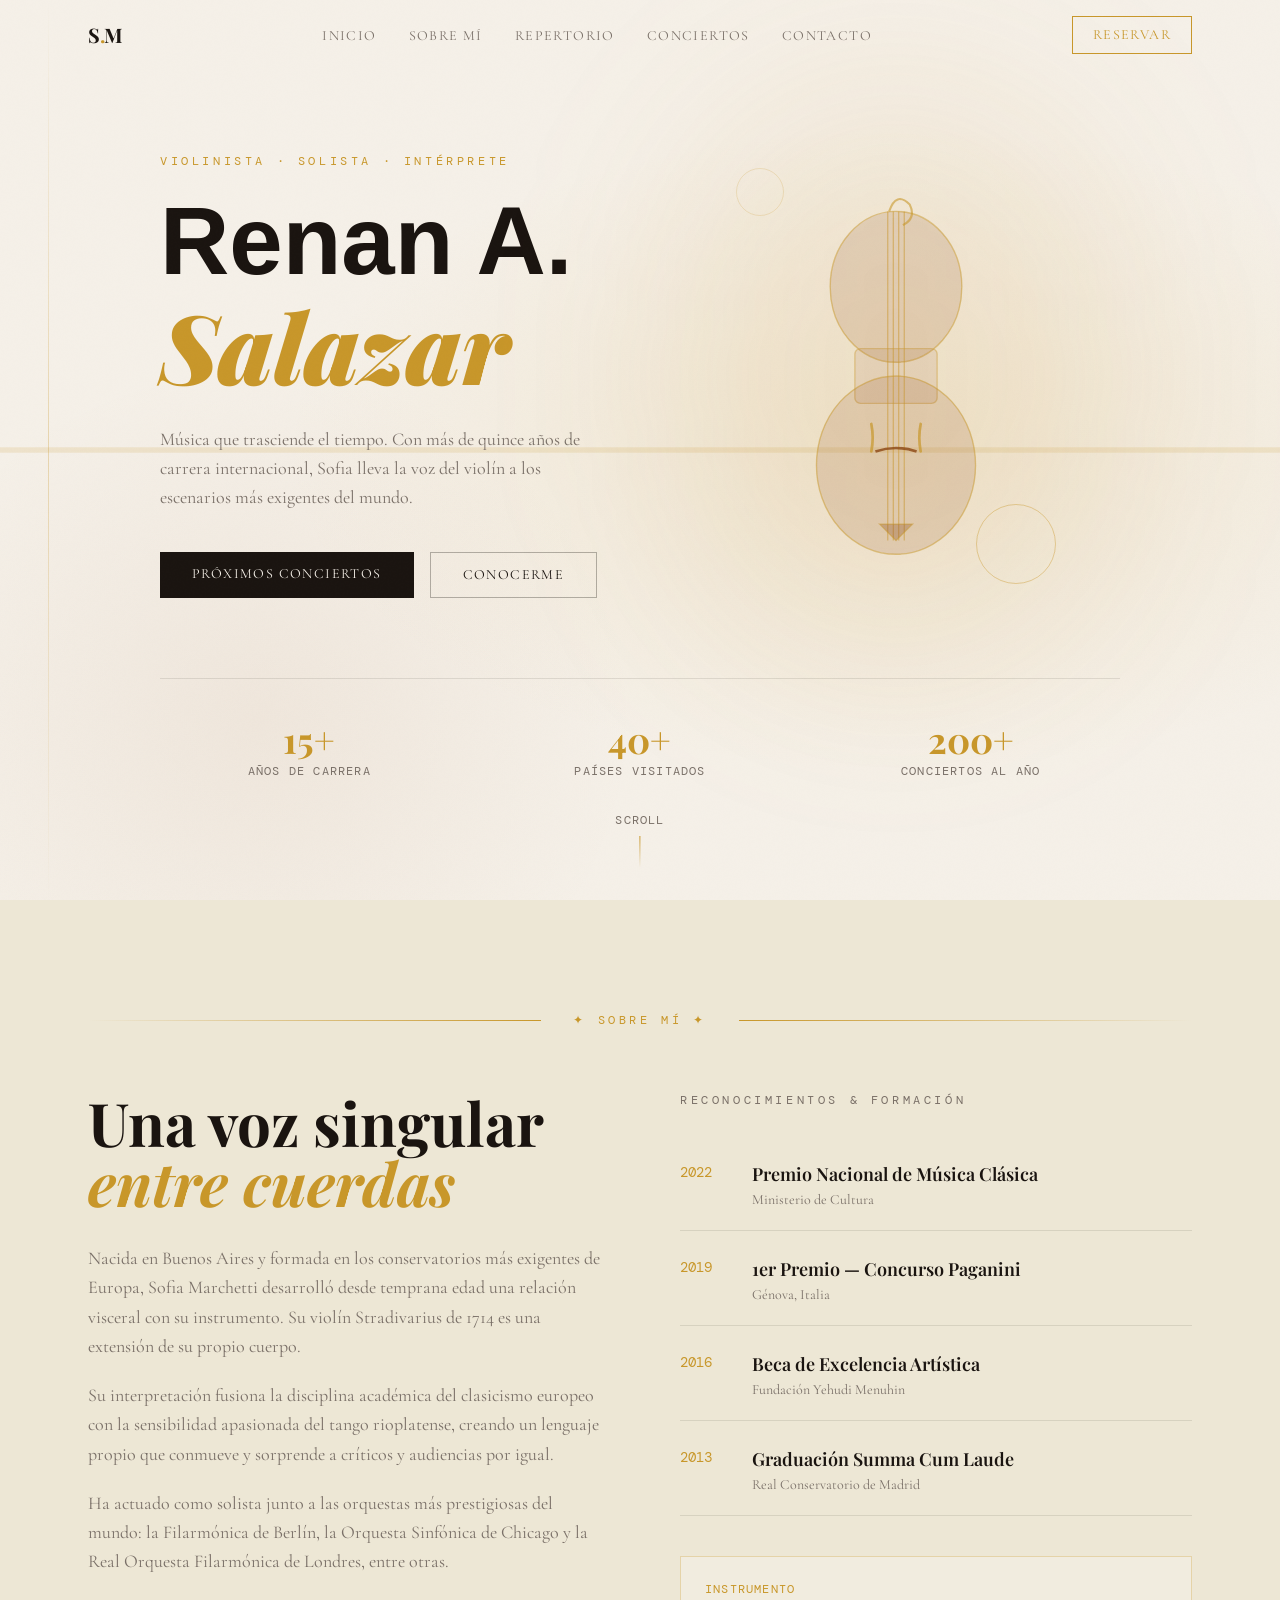
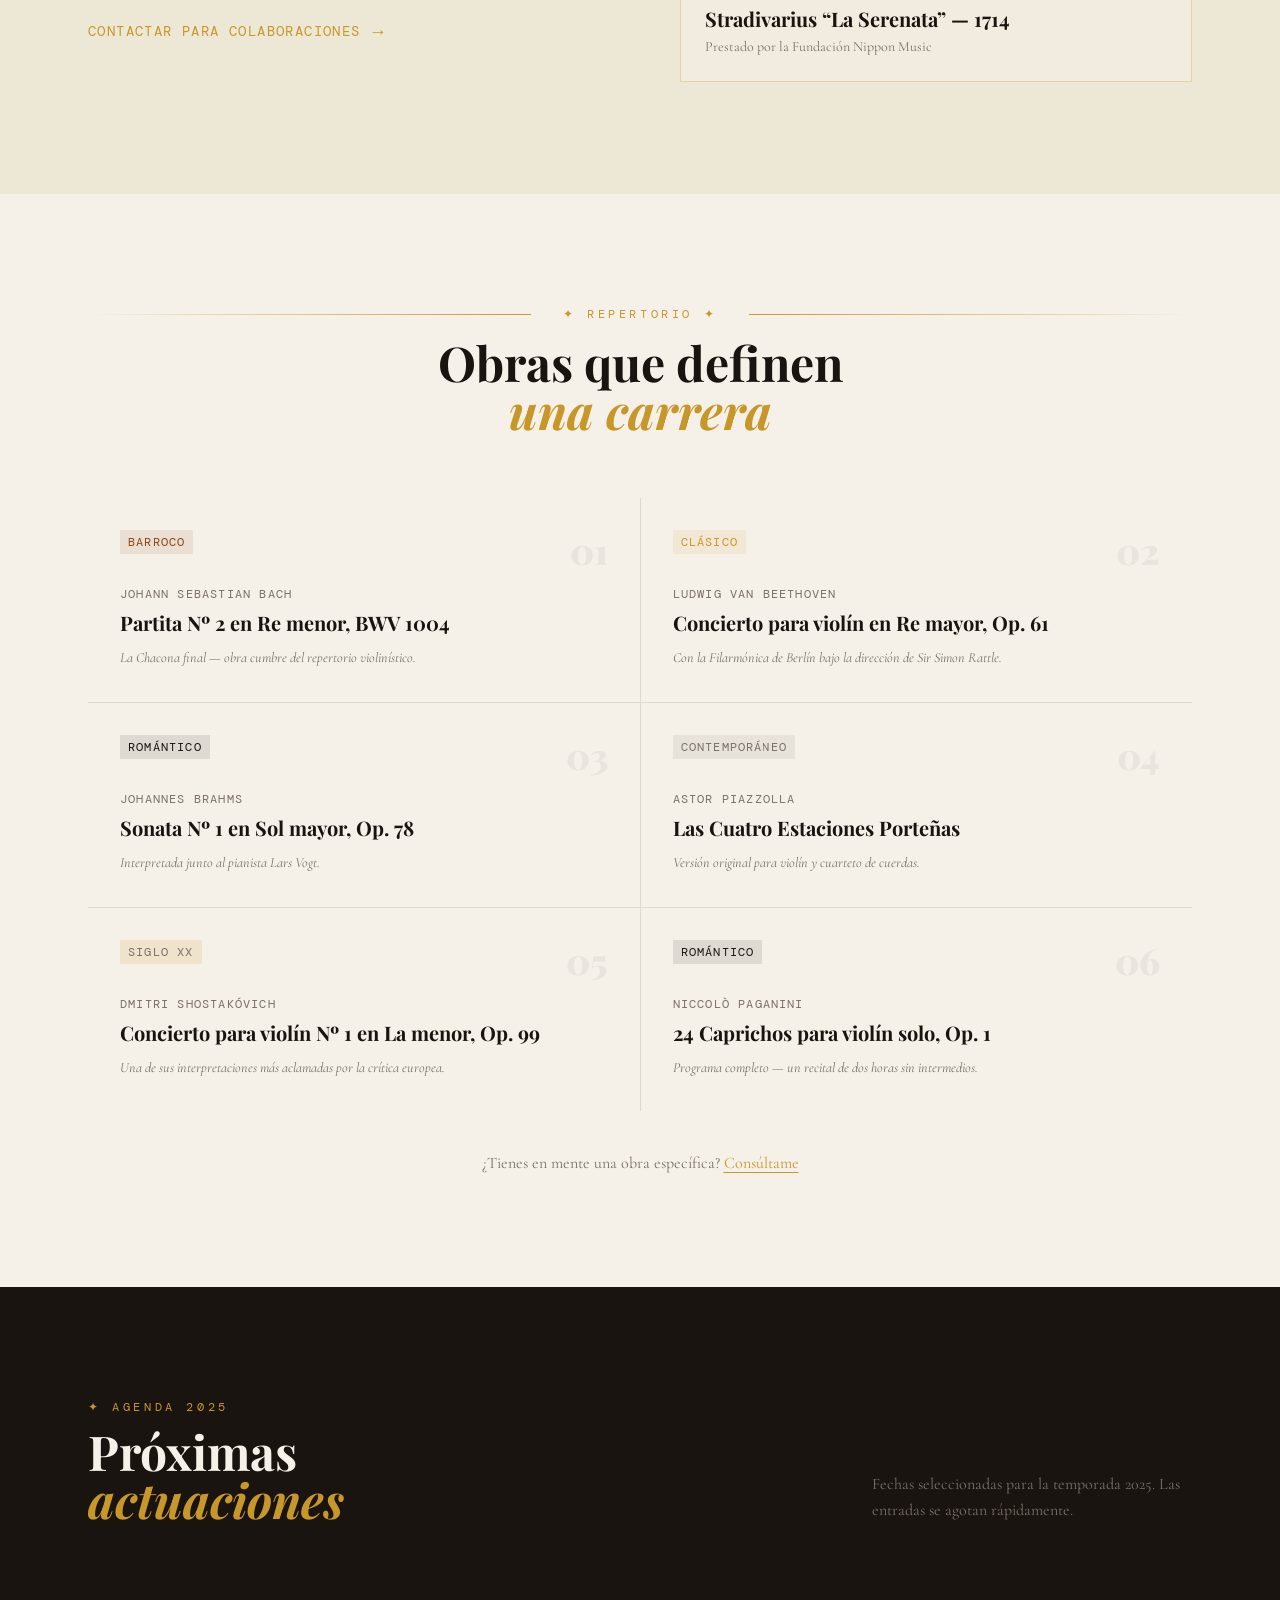
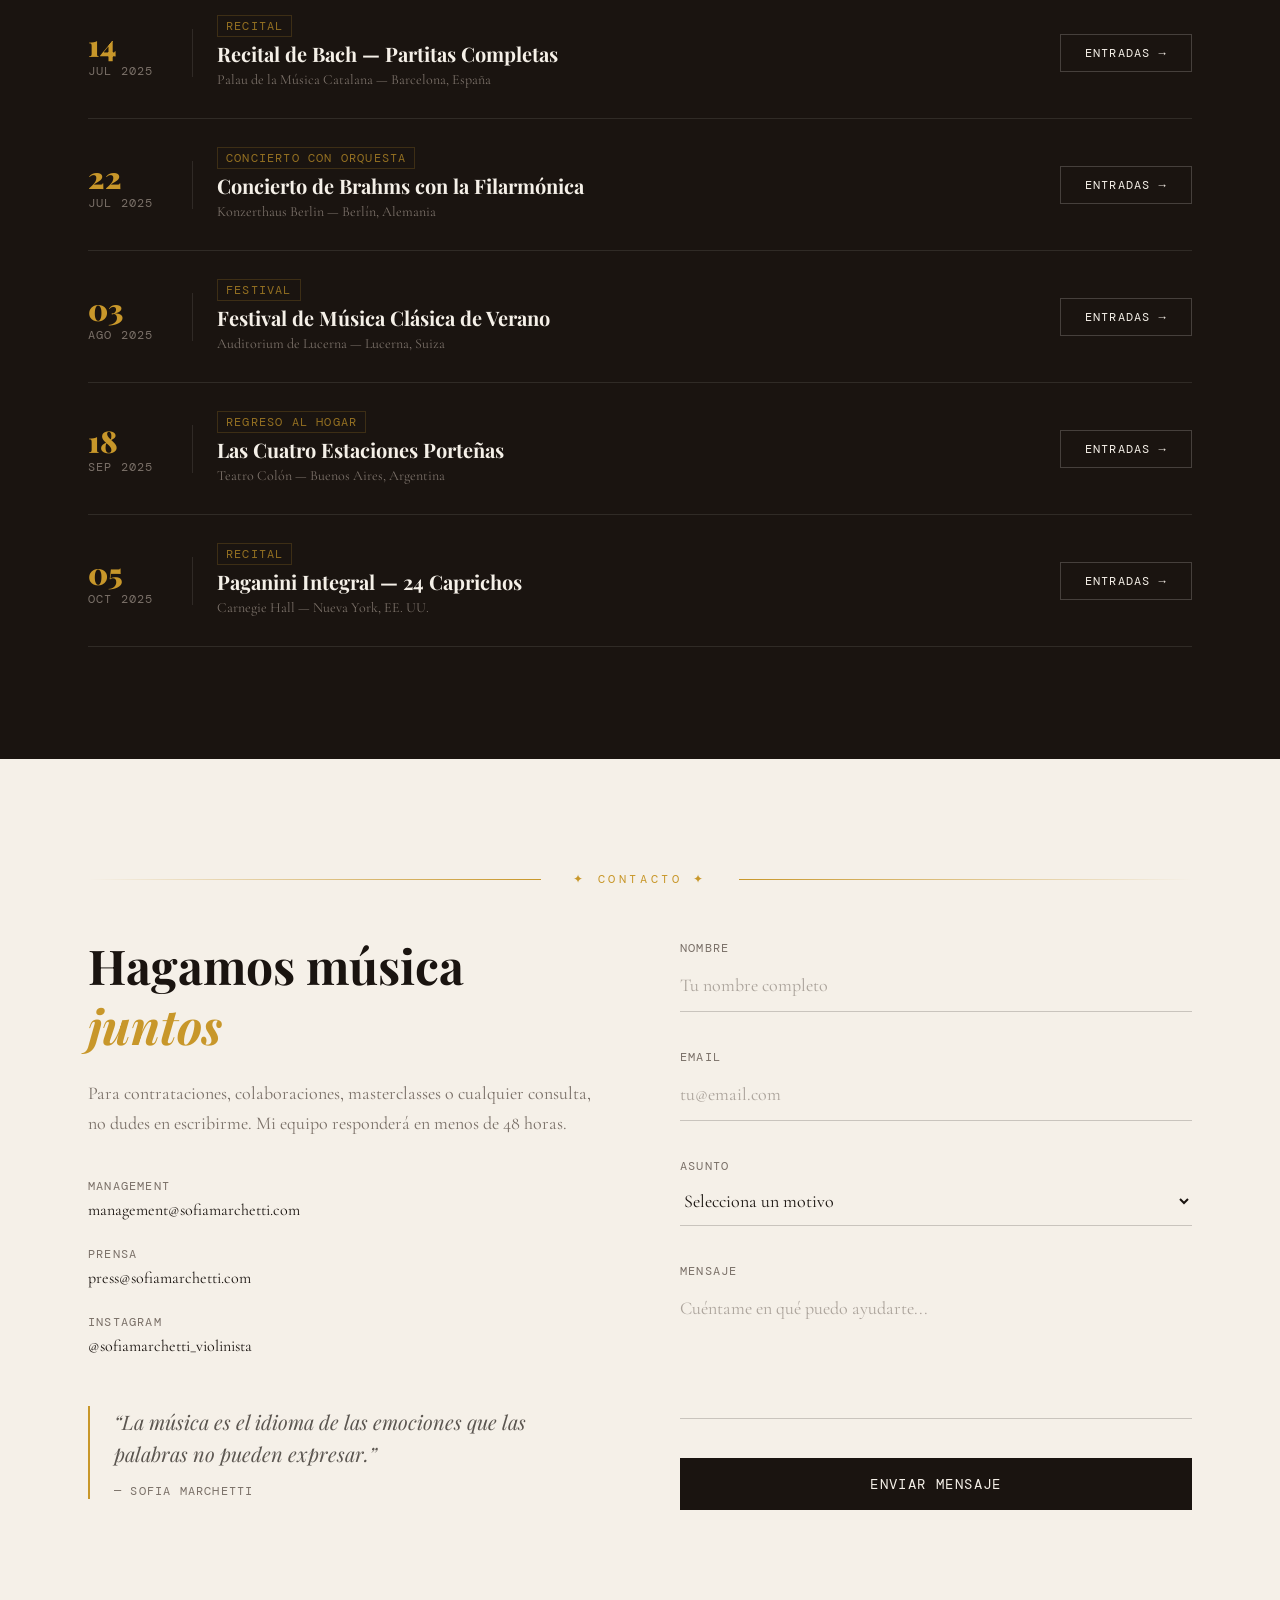
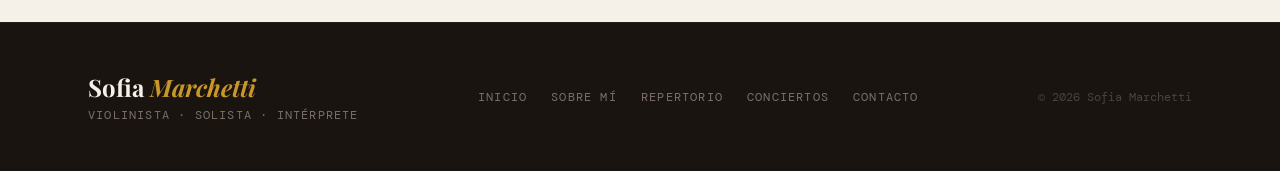
==== commit a013ea90: "Version 4" ====
--- a/index.html
+++ b/index.html
@@ -1,6 +1,8 @@
 <!DOCTYPE html><html lang="es"><head><meta charSet="utf-8"/><meta name="viewport" content="width=device-width, initial-scale=1"/><link rel="stylesheet" href="/_next/static/css/73fba4ff27ce37f9.css" crossorigin="" data-precedence="next"/><link rel="preload" as="script" fetchPriority="low" href="/_next/static/chunks/webpack-f021f07b40ee9f01.js" crossorigin=""/><script src="/_next/static/chunks/fd9d1056-c0e6d0dfe0642aea.js" async="" crossorigin=""></script><script src="/_next/static/chunks/503-d1b2e004481ba2ef.js" async="" crossorigin=""></script><script src="/_next/static/chunks/main-app-9c2747aaf47ec6aa.js" async="" crossorigin=""></script><script src="/_next/static/chunks/app/page-2e64b673f8fee6de.js" async=""></script><title>Sofia Marchetti — Violinista</title><meta name="description" content="Violinista clásica y solista de concierto. Descubre su obra, conciertos y trayectoria musical."/><meta property="og:title" content="Sofia Marchetti — Violinista"/><meta property="og:description" content="Violinista clásica y solista de concierto."/><meta property="og:type" content="website"/><meta name="twitter:card" content="summary"/><meta name="twitter:title" content="Sofia Marchetti — Violinista"/><meta name="twitter:description" content="Violinista clásica y solista de concierto."/><script src="/_next/static/chunks/polyfills-c67a75d1b6f99dc8.js" crossorigin="" noModule=""></script><style id="gjs-styles">
-* { box-sizing: border-box; } body {margin: 0;}#ixgqd{background:radial-gradient(ellipse 80% 60% at 70% 50%, rgba(200,151,42,0.10) 0%, transparent 60%), radial-gradient(ellipse 60% 80% at 20% 80%, rgba(139,69,19,0.06) 0%, transparent 50%);}#iiiyg{height:400px;}#i7cty{animation-delay:0.1s;animation-fill-mode:forwards;}#iwufv{animation-delay:0.25s;animation-fill-mode:forwards;}#i6v3l{animation-delay:0.38s;animation-fill-mode:forwards;}#i0c4c{animation-delay:0.55s;animation-fill-mode:forwards;}#i90db{animation-delay:0.7s;animation-fill-mode:forwards;}#ix91f{animation-delay:0.5s;animation-fill-mode:forwards;}#ie1yx{animation-delay:0.9s;animation-fill-mode:forwards;}.font-display.text-6xl.lg\:text-8xl.font-black.leading-none.text-\[\#1A1410\].mb-2.opacity-0-start.animate-fade-up{font-family:Helvetica, sans-serif;}
+* { box-sizing: border-box; } body {margin: 0;}*{box-sizing:border-box;}body{margin-top:0px;margin-right:0px;margin-bottom:0px;margin-left:0px;}*{box-sizing:border-box;}body{margin-top:0px;margin-right:0px;margin-bottom:0px;margin-left:0px;}#ixgqd{background-image:radial-gradient(80% 60% at 70% 50%, rgba(200, 151, 42, 0.1) 0%, transparent 60%), radial-gradient(60% 80% at 20% 80%, rgba(139, 69, 19, 0.06) 0%, transparent 50%);background-color:initial;}#iiiyg{height:400px;}#i7cty{animation-delay:0.1s;animation-fill-mode:forwards;}#iwufv{animation-delay:0.25s;animation-fill-mode:forwards;}#i6v3l{animation-delay:0.38s;animation-fill-mode:forwards;}#i0c4c{animation-delay:0.55s;animation-fill-mode:forwards;}#i90db{animation-delay:0.7s;animation-fill-mode:forwards;}#ix91f{animation-delay:0.5s;animation-fill-mode:forwards;}#ie1yx{animation-delay:0.9s;animation-fill-mode:forwards;}.font-display.text-6xl.lg\:text-8xl.font-black.leading-none.text-\[\#1A1410\].mb-2.opacity-0-start.animate-fade-up{font-family:Helvetica, sans-serif;}
 </style>
 </head><body>
-<body><main><header class="fixed top-0 left-0 right-0 z-50 transition-all duration-500 bg-transparent"><nav class="max-w-6xl mx-auto px-6 py-4 flex items-center justify-between"><a href="#inicio" class="font-display text-xl font-bold tracking-tight text-[#1A1410] hover:text-[#C8972A] transition-colors">S<span class="text-[#C8972A]">.</span>M</a><ul class="hidden md:flex gap-8"><li><a href="#inicio" class="font-body text-sm tracking-widest uppercase text-[#7A7068] hover:text-[#1A1410] string-line transition-colors">Inicio</a></li><li><a href="#sobre-mi" class="font-body text-sm tracking-widest uppercase text-[#7A7068] hover:text-[#1A1410] string-line transition-colors">Sobre mí</a></li><li><a href="#repertorio" class="font-body text-sm tracking-widest uppercase text-[#7A7068] hover:text-[#1A1410] string-line transition-colors">Repertorio</a></li><li><a href="#conciertos" class="font-body text-sm tracking-widest uppercase text-[#7A7068] hover:text-[#1A1410] string-line transition-colors">Conciertos</a></li><li><a href="#contacto" class="font-body text-sm tracking-widest uppercase text-[#7A7068] hover:text-[#1A1410] string-line transition-colors">Contacto</a></li></ul><a href="#contacto" class="hidden md:inline-flex items-center gap-2 px-5 py-2 border border-[#C8972A] text-[#C8972A] font-body text-sm tracking-widest uppercase hover:bg-[#C8972A] hover:text-[#F5F0E8] transition-all duration-300">Reservar</a><button aria-label="Menú" class="md:hidden flex flex-col gap-1.5 p-1"><span class="block w-6 h-px bg-[#1A1410] transition-all duration-300"></span><span class="block w-6 h-px bg-[#1A1410] transition-all duration-300"></span><span class="block w-6 h-px bg-[#1A1410] transition-all duration-300"></span></button></nav><div class="md:hidden overflow-hidden transition-all duration-500 max-h-0 bg-[#F5F0E8]/98 backdrop-blur-md"><ul class="flex flex-col px-6 py-4 gap-4"><li><a href="#inicio" class="font-body text-sm tracking-widest uppercase text-[#7A7068] hover:text-[#1A1410] transition-colors block py-2">Inicio</a></li><li><a href="#sobre-mi" class="font-body text-sm tracking-widest uppercase text-[#7A7068] hover:text-[#1A1410] transition-colors block py-2">Sobre mí</a></li><li><a href="#repertorio" class="font-body text-sm tracking-widest uppercase text-[#7A7068] hover:text-[#1A1410] transition-colors block py-2">Repertorio</a></li><li><a href="#conciertos" class="font-body text-sm tracking-widest uppercase text-[#7A7068] hover:text-[#1A1410] transition-colors block py-2">Conciertos</a></li><li><a href="#contacto" class="font-body text-sm tracking-widest uppercase text-[#7A7068] hover:text-[#1A1410] transition-colors block py-2">Contacto</a></li><li><a href="#contacto" class="inline-flex items-center gap-2 px-5 py-2 border border-[#C8972A] text-[#C8972A] font-body text-sm tracking-widest uppercase hover:bg-[#C8972A] hover:text-[#F5F0E8] transition-all duration-300 mt-2">Reservar</a></li></ul></div></header><section id="inicio" class="relative min-h-screen flex flex-col justify-center overflow-hidden"><div class="absolute inset-0" id="ixgqd"></div><div class="absolute inset-0 flex flex-col justify-center gap-12 opacity-20 pointer-events-none overflow-hidden"><svg viewBox="0 0 500 100" preserveAspectRatio="none" class="w-full" id="iiiyg"><path d="M 0 50 C 150 50, 350 50, 500 50" fill="none" stroke="rgba(200,151,42,0.4)" stroke-width="1.5"></path><path d="M 0 50 C 150 50, 350 50, 500 50" fill="none" stroke="rgba(200,151,42,0.32)" stroke-width="1.3"></path><path d="M 0 50 C 150 50, 350 50, 500 50" fill="none" stroke="rgba(200,151,42,0.24000000000000002)" stroke-width="1.1"></path><path d="M 0 50 C 150 50, 350 50, 500 50" fill="none" stroke="rgba(200,151,42,0.16000000000000003)" stroke-width="0.8999999999999999"></path></svg></div><div class="absolute left-12 top-0 bottom-0 w-px bg-gradient-to-b from-transparent via-[#C8972A]/30 to-transparent hidden lg:block"></div><div class="relative z-10 max-w-6xl mx-auto px-6 pt-28 pb-20"><div class="grid lg:grid-cols-2 gap-16 items-center"><div><p class="font-mono text-xs tracking-[0.3em] uppercase text-[#C8972A] mb-6 opacity-0-start animate-fade-up" id="i7cty">Violinista · Solista · Intérprete</p><h1 class="font-display text-6xl lg:text-8xl font-black leading-none text-[#1A1410] mb-2 opacity-0-start animate-fade-up" id="iwufv">Renan</h1><h1 class="font-display text-6xl lg:text-8xl font-black leading-none italic text-[#C8972A] mb-8 opacity-0-start animate-fade-up" id="i6v3l">Salazar</h1><p class="font-body text-lg text-[#7A7068] leading-relaxed max-w-md mb-10 opacity-0-start animate-fade-up" id="i0c4c">Música que trasciende el tiempo. Con más de quince años de carrera internacional, Sofia lleva la voz del violín a los escenarios más exigentes del mundo.</p><div class="flex flex-wrap gap-4 opacity-0-start animate-fade-up" id="i90db"><a href="#conciertos" class="px-8 py-3 bg-[#1A1410] text-[#F5F0E8] font-body text-sm tracking-widest uppercase hover:bg-[#C8972A] transition-all duration-300">Próximos Conciertos</a><a href="#sobre-mi" class="px-8 py-3 border border-[#1A1410]/30 text-[#1A1410] font-body text-sm tracking-widest uppercase hover:border-[#C8972A] hover:text-[#C8972A] transition-all duration-300">Conocerme</a></div></div><div class="relative flex justify-center opacity-0-start animate-fade-in" id="ix91f"><div class="relative w-72 h-96"><div class="absolute inset-0 rounded-full bg-[#C8972A]/10 blur-3xl scale-150"></div><svg viewBox="0 0 200 280" fill="none" xmlns="http://www.w3.org/2000/svg" class="w-full h-full relative z-10"><ellipse cx="100" cy="75" rx="48" ry="55" fill="rgba(139,69,19,0.15)" stroke="rgba(200,151,42,0.5)" stroke-width="1"></ellipse><rect x="70" y="120" width="60" height="40" rx="4" fill="rgba(139,69,19,0.10)" stroke="rgba(200,151,42,0.4)" stroke-width="1"></rect><ellipse cx="100" cy="205" rx="58" ry="65" fill="rgba(139,69,19,0.15)" stroke="rgba(200,151,42,0.5)" stroke-width="1"></ellipse><path d="M 82 175 Q 84 185, 82 195" stroke="rgba(200,151,42,0.7)" stroke-width="2" stroke-linecap="round"></path><path d="M 118 175 Q 116 185, 118 195" stroke="rgba(200,151,42,0.7)" stroke-width="2" stroke-linecap="round"></path><line x1="94" y1="20" x2="94" y2="260" stroke="rgba(200,151,42,0.6)" stroke-width="0.8"></line><line x1="98" y1="20" x2="98" y2="260" stroke="rgba(200,151,42,0.6)" stroke-width="0.8"></line><line x1="102" y1="20" x2="102" y2="260" stroke="rgba(200,151,42,0.6)" stroke-width="0.8"></line><line x1="106" y1="20" x2="106" y2="260" stroke="rgba(200,151,42,0.6)" stroke-width="0.8"></line><path d="M 85 195 Q 100 190, 115 195" stroke="rgba(139,69,19,0.8)" stroke-width="2" fill="none"></path><path d="M 95 20 Q 100 5, 110 15 Q 115 25, 105 30" stroke="rgba(200,151,42,0.6)" stroke-width="1.5" fill="none"></path><path d="M 88 248 L 100 260 L 112 248 Z" fill="rgba(139,69,19,0.3)" stroke="rgba(200,151,42,0.5)" stroke-width="1"></path></svg><div class="absolute -bottom-4 -right-4 w-20 h-20 rounded-full border border-[#C8972A]/40"></div><div class="absolute -top-4 -left-4 w-12 h-12 rounded-full border border-[#C8972A]/20"></div></div></div></div><div class="grid grid-cols-3 gap-8 mt-20 pt-10 border-t border-[#1A1410]/10 opacity-0-start animate-fade-up" id="ie1yx"><div class="text-center"><div class="font-display text-3xl lg:text-4xl font-bold text-[#C8972A]">15+</div><div class="font-mono text-xs tracking-widest uppercase text-[#7A7068] mt-1">Años de Carrera</div></div><div class="text-center"><div class="font-display text-3xl lg:text-4xl font-bold text-[#C8972A]">40+</div><div class="font-mono text-xs tracking-widest uppercase text-[#7A7068] mt-1">Países Visitados</div></div><div class="text-center"><div class="font-display text-3xl lg:text-4xl font-bold text-[#C8972A]">200+</div><div class="font-mono text-xs tracking-widest uppercase text-[#7A7068] mt-1">Conciertos al Año</div></div></div></div><div class="absolute bottom-8 left-1/2 -translate-x-1/2 flex flex-col items-center gap-2 animate-bounce"><span class="font-mono text-xs tracking-widest uppercase text-[#7A7068]">scroll</span><div class="w-px h-8 bg-gradient-to-b from-[#C8972A] to-transparent"></div></div></section><section id="sobre-mi" class="py-28 bg-[#EDE7D5]"><div class="max-w-6xl mx-auto px-6"><div class="ornament mb-16"><span class="font-mono text-xs tracking-[0.3em] uppercase text-[#C8972A] px-4">✦ Sobre Mí ✦</span></div><div class="grid lg:grid-cols-2 gap-20 items-start"><div><h2 class="font-display text-5xl lg:text-6xl font-bold text-[#1A1410] leading-tight mb-8">Una voz singular<br/><span class="italic text-[#C8972A]">entre cuerdas</span></h2><div class="space-y-5 font-body text-lg text-[#7A7068] leading-relaxed"><p>Nacida en Buenos Aires y formada en los conservatorios más exigentes de Europa, Sofia Marchetti desarrolló desde temprana edad una relación visceral con su instrumento. Su violín Stradivarius de 1714 es una extensión de su propio cuerpo.</p><p>Su interpretación fusiona la disciplina académica del clasicismo europeo con la sensibilidad apasionada del tango rioplatense, creando un lenguaje propio que conmueve y sorprende a críticos y audiencias por igual.</p><p>Ha actuado como solista junto a las orquestas más prestigiosas del mundo: la Filarmónica de Berlín, la Orquesta Sinfónica de Chicago y la Real Orquesta Filarmónica de Londres, entre otras.</p></div><a href="#contacto" class="inline-flex items-center gap-3 mt-10 font-mono text-sm tracking-widest uppercase text-[#C8972A] hover:gap-5 transition-all duration-300">Contactar para colaboraciones<span class="text-lg">→</span></a></div><div><h3 class="font-mono text-xs tracking-[0.3em] uppercase text-[#7A7068] mb-8">Reconocimientos &amp; Formación</h3><div class="space-y-1"><div class="group flex gap-6 py-5 border-b border-[#1A1410]/10 hover:border-[#C8972A]/40 transition-colors cursor-default"><span class="font-mono text-sm text-[#C8972A] w-12 flex-shrink-0 mt-0.5">2022</span><div><div class="font-display text-lg font-semibold text-[#1A1410] group-hover:text-[#C8972A] transition-colors">Premio Nacional de Música Clásica</div><div class="font-body text-sm text-[#7A7068] mt-0.5">Ministerio de Cultura</div></div></div><div class="group flex gap-6 py-5 border-b border-[#1A1410]/10 hover:border-[#C8972A]/40 transition-colors cursor-default"><span class="font-mono text-sm text-[#C8972A] w-12 flex-shrink-0 mt-0.5">2019</span><div><div class="font-display text-lg font-semibold text-[#1A1410] group-hover:text-[#C8972A] transition-colors">1er Premio — Concurso Paganini</div><div class="font-body text-sm text-[#7A7068] mt-0.5">Génova, Italia</div></div></div><div class="group flex gap-6 py-5 border-b border-[#1A1410]/10 hover:border-[#C8972A]/40 transition-colors cursor-default"><span class="font-mono text-sm text-[#C8972A] w-12 flex-shrink-0 mt-0.5">2016</span><div><div class="font-display text-lg font-semibold text-[#1A1410] group-hover:text-[#C8972A] transition-colors">Beca de Excelencia Artística</div><div class="font-body text-sm text-[#7A7068] mt-0.5">Fundación Yehudi Menuhin</div></div></div><div class="group flex gap-6 py-5 border-b border-[#1A1410]/10 hover:border-[#C8972A]/40 transition-colors cursor-default"><span class="font-mono text-sm text-[#C8972A] w-12 flex-shrink-0 mt-0.5">2013</span><div><div class="font-display text-lg font-semibold text-[#1A1410] group-hover:text-[#C8972A] transition-colors">Graduación Summa Cum Laude</div><div class="font-body text-sm text-[#7A7068] mt-0.5">Real Conservatorio de Madrid</div></div></div></div><div class="mt-10 p-6 border border-[#C8972A]/30 bg-[#F5F0E8]/50"><p class="font-mono text-xs tracking-widest uppercase text-[#C8972A] mb-2">Instrumento</p><p class="font-display text-xl font-bold text-[#1A1410]">Stradivarius “La Serenata” — 1714</p><p class="font-body text-sm text-[#7A7068] mt-1">Prestado por la Fundación Nippon Music</p></div></div></div></div></section><section id="repertorio" class="py-28 bg-[#F5F0E8]"><div class="max-w-6xl mx-auto px-6"><div class="ornament mb-4"><span class="font-mono text-xs tracking-[0.3em] uppercase text-[#C8972A] px-4">✦ Repertorio ✦</span></div><div class="text-center mb-16"><h2 class="font-display text-5xl font-bold text-[#1A1410]">Obras que definen<br/><span class="italic text-[#C8972A]">una carrera</span></h2></div><div class="grid md:grid-cols-2 gap-px bg-[#1A1410]/10"><div class="card-lift bg-[#F5F0E8] p-8 group cursor-default"><div class="flex items-start justify-between gap-4 mb-4"><span class="font-mono text-xs tracking-widest uppercase px-2 py-1 bg-[#8B4513]/10 text-[#8B4513]">Barroco</span><span class="font-display text-4xl font-black text-[#1A1410]/5 group-hover:text-[#C8972A]/10 transition-colors select-none">01</span></div><h3 class="font-mono text-xs tracking-widest uppercase text-[#7A7068] mb-2">Johann Sebastian Bach</h3><h4 class="font-display text-xl font-bold text-[#1A1410] leading-tight mb-3 group-hover:text-[#C8972A] transition-colors">Partita Nº 2 en Re menor, BWV 1004</h4><p class="font-body text-sm text-[#7A7068] italic leading-relaxed">La Chacona final — obra cumbre del repertorio violinístico.</p></div><div class="card-lift bg-[#F5F0E8] p-8 group cursor-default"><div class="flex items-start justify-between gap-4 mb-4"><span class="font-mono text-xs tracking-widest uppercase px-2 py-1 bg-[#C8972A]/10 text-[#C8972A]">Clásico</span><span class="font-display text-4xl font-black text-[#1A1410]/5 group-hover:text-[#C8972A]/10 transition-colors select-none">02</span></div><h3 class="font-mono text-xs tracking-widest uppercase text-[#7A7068] mb-2">Ludwig van Beethoven</h3><h4 class="font-display text-xl font-bold text-[#1A1410] leading-tight mb-3 group-hover:text-[#C8972A] transition-colors">Concierto para violín en Re mayor, Op. 61</h4><p class="font-body text-sm text-[#7A7068] italic leading-relaxed">Con la Filarmónica de Berlín bajo la dirección de Sir Simon Rattle.</p></div><div class="card-lift bg-[#F5F0E8] p-8 group cursor-default"><div class="flex items-start justify-between gap-4 mb-4"><span class="font-mono text-xs tracking-widest uppercase px-2 py-1 bg-[#1A1410]/10 text-[#1A1410]">Romántico</span><span class="font-display text-4xl font-black text-[#1A1410]/5 group-hover:text-[#C8972A]/10 transition-colors select-none">03</span></div><h3 class="font-mono text-xs tracking-widest uppercase text-[#7A7068] mb-2">Johannes Brahms</h3><h4 class="font-display text-xl font-bold text-[#1A1410] leading-tight mb-3 group-hover:text-[#C8972A] transition-colors">Sonata Nº 1 en Sol mayor, Op. 78</h4><p class="font-body text-sm text-[#7A7068] italic leading-relaxed">Interpretada junto al pianista Lars Vogt.</p></div><div class="card-lift bg-[#F5F0E8] p-8 group cursor-default"><div class="flex items-start justify-between gap-4 mb-4"><span class="font-mono text-xs tracking-widest uppercase px-2 py-1 bg-[#7A7068]/10 text-[#7A7068]">Contemporáneo</span><span class="font-display text-4xl font-black text-[#1A1410]/5 group-hover:text-[#C8972A]/10 transition-colors select-none">04</span></div><h3 class="font-mono text-xs tracking-widest uppercase text-[#7A7068] mb-2">Astor Piazzolla</h3><h4 class="font-display text-xl font-bold text-[#1A1410] leading-tight mb-3 group-hover:text-[#C8972A] transition-colors">Las Cuatro Estaciones Porteñas</h4><p class="font-body text-sm text-[#7A7068] italic leading-relaxed">Versión original para violín y cuarteto de cuerdas.</p></div><div class="card-lift bg-[#F5F0E8] p-8 group cursor-default"><div class="flex items-start justify-between gap-4 mb-4"><span class="font-mono text-xs tracking-widest uppercase px-2 py-1 bg-[#C8972A]/15 text-[#7A7068]">Siglo XX</span><span class="font-display text-4xl font-black text-[#1A1410]/5 group-hover:text-[#C8972A]/10 transition-colors select-none">05</span></div><h3 class="font-mono text-xs tracking-widest uppercase text-[#7A7068] mb-2">Dmitri Shostakóvich</h3><h4 class="font-display text-xl font-bold text-[#1A1410] leading-tight mb-3 group-hover:text-[#C8972A] transition-colors">Concierto para violín Nº 1 en La menor, Op. 99</h4><p class="font-body text-sm text-[#7A7068] italic leading-relaxed">Una de sus interpretaciones más aclamadas por la crítica europea.</p></div><div class="card-lift bg-[#F5F0E8] p-8 group cursor-default"><div class="flex items-start justify-between gap-4 mb-4"><span class="font-mono text-xs tracking-widest uppercase px-2 py-1 bg-[#1A1410]/10 text-[#1A1410]">Romántico</span><span class="font-display text-4xl font-black text-[#1A1410]/5 group-hover:text-[#C8972A]/10 transition-colors select-none">06</span></div><h3 class="font-mono text-xs tracking-widest uppercase text-[#7A7068] mb-2">Niccolò Paganini</h3><h4 class="font-display text-xl font-bold text-[#1A1410] leading-tight mb-3 group-hover:text-[#C8972A] transition-colors">24 Caprichos para violín solo, Op. 1</h4><p class="font-body text-sm text-[#7A7068] italic leading-relaxed">Programa completo — un recital de dos horas sin intermedios.</p></div></div><p class="text-center font-body text-[#7A7068] mt-10">¿Tienes en mente una obra específica?<!-- --> <a href="#contacto" class="text-[#C8972A] underline underline-offset-4 hover:no-underline">Consúltame</a></p></div></section><section id="conciertos" class="py-28 bg-[#1A1410]"><div class="max-w-6xl mx-auto px-6"><div class="flex flex-col md:flex-row md:items-end justify-between gap-6 mb-16"><div><p class="font-mono text-xs tracking-[0.3em] uppercase text-[#C8972A] mb-3">✦ Agenda 2025</p><h2 class="font-display text-5xl font-bold text-[#F5F0E8]">Próximas<br/><span class="italic text-[#C8972A]">actuaciones</span></h2></div><p class="font-body text-[#7A7068] max-w-xs leading-relaxed">Fechas seleccionadas para la temporada 2025. Las entradas se agotan rápidamente.</p></div><div class="space-y-0"><div class="group flex flex-col md:flex-row md:items-center gap-6 py-7 border-b border-[#F5F0E8]/10 hover:border-[#C8972A]/40 transition-colors"><div class="flex-shrink-0 w-20 text-center md:text-left"><div class="font-display text-3xl font-black text-[#C8972A]">14</div><div class="font-mono text-xs tracking-widest uppercase text-[#7A7068]">Jul<!-- --> <!-- -->2025</div></div><div class="hidden md:block w-px h-12 bg-[#F5F0E8]/10 flex-shrink-0 group-hover:bg-[#C8972A]/30 transition-colors"></div><div class="flex-1 min-w-0"><div class="flex flex-wrap gap-2 items-center mb-1"><span class="font-mono text-xs tracking-widest uppercase text-[#C8972A]/70 px-2 py-0.5 border border-[#C8972A]/20">Recital</span></div><h3 class="font-display text-xl font-bold text-[#F5F0E8] group-hover:text-[#C8972A] transition-colors leading-tight">Recital de Bach — Partitas Completas</h3><p class="font-body text-sm text-[#7A7068] mt-1">Palau de la Música Catalana<!-- --> — <!-- -->Barcelona, España</p></div><a href="#" class="flex-shrink-0 px-6 py-2.5 border border-[#F5F0E8]/20 text-[#F5F0E8] font-mono text-xs tracking-widest uppercase hover:bg-[#C8972A] hover:border-[#C8972A] hover:text-[#1A1410] transition-all duration-300">Entradas →</a></div><div class="group flex flex-col md:flex-row md:items-center gap-6 py-7 border-b border-[#F5F0E8]/10 hover:border-[#C8972A]/40 transition-colors"><div class="flex-shrink-0 w-20 text-center md:text-left"><div class="font-display text-3xl font-black text-[#C8972A]">22</div><div class="font-mono text-xs tracking-widest uppercase text-[#7A7068]">Jul<!-- --> <!-- -->2025</div></div><div class="hidden md:block w-px h-12 bg-[#F5F0E8]/10 flex-shrink-0 group-hover:bg-[#C8972A]/30 transition-colors"></div><div class="flex-1 min-w-0"><div class="flex flex-wrap gap-2 items-center mb-1"><span class="font-mono text-xs tracking-widest uppercase text-[#C8972A]/70 px-2 py-0.5 border border-[#C8972A]/20">Concierto con orquesta</span></div><h3 class="font-display text-xl font-bold text-[#F5F0E8] group-hover:text-[#C8972A] transition-colors leading-tight">Concierto de Brahms con la Filarmónica</h3><p class="font-body text-sm text-[#7A7068] mt-1">Konzerthaus Berlin<!-- --> — <!-- -->Berlín, Alemania</p></div><a href="#" class="flex-shrink-0 px-6 py-2.5 border border-[#F5F0E8]/20 text-[#F5F0E8] font-mono text-xs tracking-widest uppercase hover:bg-[#C8972A] hover:border-[#C8972A] hover:text-[#1A1410] transition-all duration-300">Entradas →</a></div><div class="group flex flex-col md:flex-row md:items-center gap-6 py-7 border-b border-[#F5F0E8]/10 hover:border-[#C8972A]/40 transition-colors"><div class="flex-shrink-0 w-20 text-center md:text-left"><div class="font-display text-3xl font-black text-[#C8972A]">03</div><div class="font-mono text-xs tracking-widest uppercase text-[#7A7068]">Ago<!-- --> <!-- -->2025</div></div><div class="hidden md:block w-px h-12 bg-[#F5F0E8]/10 flex-shrink-0 group-hover:bg-[#C8972A]/30 transition-colors"></div><div class="flex-1 min-w-0"><div class="flex flex-wrap gap-2 items-center mb-1"><span class="font-mono text-xs tracking-widest uppercase text-[#C8972A]/70 px-2 py-0.5 border border-[#C8972A]/20">Festival</span></div><h3 class="font-display text-xl font-bold text-[#F5F0E8] group-hover:text-[#C8972A] transition-colors leading-tight">Festival de Música Clásica de Verano</h3><p class="font-body text-sm text-[#7A7068] mt-1">Auditorium de Lucerna<!-- --> — <!-- -->Lucerna, Suiza</p></div><a href="#" class="flex-shrink-0 px-6 py-2.5 border border-[#F5F0E8]/20 text-[#F5F0E8] font-mono text-xs tracking-widest uppercase hover:bg-[#C8972A] hover:border-[#C8972A] hover:text-[#1A1410] transition-all duration-300">Entradas →</a></div><div class="group flex flex-col md:flex-row md:items-center gap-6 py-7 border-b border-[#F5F0E8]/10 hover:border-[#C8972A]/40 transition-colors"><div class="flex-shrink-0 w-20 text-center md:text-left"><div class="font-display text-3xl font-black text-[#C8972A]">18</div><div class="font-mono text-xs tracking-widest uppercase text-[#7A7068]">Sep<!-- --> <!-- -->2025</div></div><div class="hidden md:block w-px h-12 bg-[#F5F0E8]/10 flex-shrink-0 group-hover:bg-[#C8972A]/30 transition-colors"></div><div class="flex-1 min-w-0"><div class="flex flex-wrap gap-2 items-center mb-1"><span class="font-mono text-xs tracking-widest uppercase text-[#C8972A]/70 px-2 py-0.5 border border-[#C8972A]/20">Regreso al hogar</span></div><h3 class="font-display text-xl font-bold text-[#F5F0E8] group-hover:text-[#C8972A] transition-colors leading-tight">Las Cuatro Estaciones Porteñas</h3><p class="font-body text-sm text-[#7A7068] mt-1">Teatro Colón<!-- --> — <!-- -->Buenos Aires, Argentina</p></div><a href="#" class="flex-shrink-0 px-6 py-2.5 border border-[#F5F0E8]/20 text-[#F5F0E8] font-mono text-xs tracking-widest uppercase hover:bg-[#C8972A] hover:border-[#C8972A] hover:text-[#1A1410] transition-all duration-300">Entradas →</a></div><div class="group flex flex-col md:flex-row md:items-center gap-6 py-7 border-b border-[#F5F0E8]/10 hover:border-[#C8972A]/40 transition-colors"><div class="flex-shrink-0 w-20 text-center md:text-left"><div class="font-display text-3xl font-black text-[#C8972A]">05</div><div class="font-mono text-xs tracking-widest uppercase text-[#7A7068]">Oct<!-- --> <!-- -->2025</div></div><div class="hidden md:block w-px h-12 bg-[#F5F0E8]/10 flex-shrink-0 group-hover:bg-[#C8972A]/30 transition-colors"></div><div class="flex-1 min-w-0"><div class="flex flex-wrap gap-2 items-center mb-1"><span class="font-mono text-xs tracking-widest uppercase text-[#C8972A]/70 px-2 py-0.5 border border-[#C8972A]/20">Recital</span></div><h3 class="font-display text-xl font-bold text-[#F5F0E8] group-hover:text-[#C8972A] transition-colors leading-tight">Paganini Integral — 24 Caprichos</h3><p class="font-body text-sm text-[#7A7068] mt-1">Carnegie Hall<!-- --> — <!-- -->Nueva York, EE. UU.</p></div><a href="#" class="flex-shrink-0 px-6 py-2.5 border border-[#F5F0E8]/20 text-[#F5F0E8] font-mono text-xs tracking-widest uppercase hover:bg-[#C8972A] hover:border-[#C8972A] hover:text-[#1A1410] transition-all duration-300">Entradas →</a></div></div></div></section><section id="contacto" class="py-28 bg-[#F5F0E8]"><div class="max-w-6xl mx-auto px-6"><div class="ornament mb-4"><span class="font-mono text-xs tracking-[0.3em] uppercase text-[#C8972A] px-4">✦ Contacto ✦</span></div><div class="grid lg:grid-cols-2 gap-20 mt-12"><div><h2 class="font-display text-5xl font-bold text-[#1A1410] leading-tight mb-6">Hagamos música<br/><span class="italic text-[#C8972A]">juntos</span></h2><p class="font-body text-lg text-[#7A7068] leading-relaxed mb-10">Para contrataciones, colaboraciones, masterclasses o cualquier consulta, no dudes en escribirme. Mi equipo responderá en menos de 48 horas.</p><div class="space-y-6"><div><p class="font-mono text-xs tracking-widest uppercase text-[#7A7068] mb-1">Management</p><p class="font-body text-[#1A1410]">management@sofiamarchetti.com</p></div><div><p class="font-mono text-xs tracking-widest uppercase text-[#7A7068] mb-1">Prensa</p><p class="font-body text-[#1A1410]">press@sofiamarchetti.com</p></div><div><p class="font-mono text-xs tracking-widest uppercase text-[#7A7068] mb-1">Instagram</p><p class="font-body text-[#1A1410]">@sofiamarchetti_violinista</p></div></div><blockquote class="mt-12 pl-6 border-l-2 border-[#C8972A]"><p class="font-display text-xl italic text-[#1A1410]/70 leading-relaxed">“La música es el idioma de las emociones que las palabras no pueden expresar.”</p><cite class="font-mono text-xs tracking-widest uppercase text-[#7A7068] mt-3 block not-italic">— Sofia Marchetti</cite></blockquote></div><div><form class="space-y-8"><div><label class="font-mono text-xs tracking-widest uppercase text-[#7A7068]">Nombre</label><input type="text" required placeholder="Tu nombre completo" value="" class="w-full bg-transparent border-b border-[#1A1410]/20 focus:border-[#C8972A] outline-none py-3 font-body text-[#1A1410] placeholder:text-[#7A7068]/60 text-lg transition-colors"/></div><div><label class="font-mono text-xs tracking-widest uppercase text-[#7A7068]">Email</label><input type="email" required placeholder="tu@email.com" value="" class="w-full bg-transparent border-b border-[#1A1410]/20 focus:border-[#C8972A] outline-none py-3 font-body text-[#1A1410] placeholder:text-[#7A7068]/60 text-lg transition-colors"/></div><div><label class="font-mono text-xs tracking-widest uppercase text-[#7A7068]">Asunto</label><select required class="w-full bg-transparent border-b border-[#1A1410]/20 focus:border-[#C8972A] outline-none py-3 font-body text-[#1A1410] placeholder:text-[#7A7068]/60 text-lg transition-colors cursor-pointer"><option value="" disabled selected>Selecciona un motivo</option><option value="contratacion">Contratación para concierto</option><option value="colaboracion">Colaboración artística</option><option value="masterclass">Masterclass / clases</option><option value="prensa">Prensa / medios</option><option value="otro">Otro</option></select></div><div><label class="font-mono text-xs tracking-widest uppercase text-[#7A7068]">Mensaje</label><textarea required rows="4" placeholder="Cuéntame en qué puedo ayudarte..." class="w-full bg-transparent border-b border-[#1A1410]/20 focus:border-[#C8972A] outline-none py-3 font-body text-[#1A1410] placeholder:text-[#7A7068]/60 text-lg transition-colors resize-none"></textarea></div><button type="submit" class="w-full py-4 bg-[#1A1410] text-[#F5F0E8] font-mono text-sm tracking-widest uppercase hover:bg-[#C8972A] transition-all duration-300 active:scale-98">Enviar mensaje</button></form></div></div></div></section><footer class="bg-[#1A1410] border-t border-[#F5F0E8]/5 py-12"><div class="max-w-6xl mx-auto px-6 flex flex-col md:flex-row items-center justify-between gap-6"><div class="text-center md:text-left"><p class="font-display text-2xl font-bold text-[#F5F0E8]">Sofia <span class="italic text-[#C8972A]">Marchetti</span></p><p class="font-mono text-xs tracking-widest uppercase text-[#7A7068] mt-1">Violinista · Solista · Intérprete</p></div><nav class="flex flex-wrap justify-center gap-6"><a href="#inicio" class="font-mono text-xs tracking-widest uppercase text-[#7A7068] hover:text-[#C8972A] transition-colors">Inicio</a><a href="#sobre-mi" class="font-mono text-xs tracking-widest uppercase text-[#7A7068] hover:text-[#C8972A] transition-colors">Sobre mí</a><a href="#repertorio" class="font-mono text-xs tracking-widest uppercase text-[#7A7068] hover:text-[#C8972A] transition-colors">Repertorio</a><a href="#conciertos" class="font-mono text-xs tracking-widest uppercase text-[#7A7068] hover:text-[#C8972A] transition-colors">Conciertos</a><a href="#contacto" class="font-mono text-xs tracking-widest uppercase text-[#7A7068] hover:text-[#C8972A] transition-colors">Contacto</a></nav><p class="font-mono text-xs text-[#7A7068]/50">© <!-- -->2026<!-- --> Sofia Marchetti</p></div></footer></main></body>
+<body><main><header class="fixed top-0 left-0 right-0 z-50 transition-all duration-500 bg-transparent"><nav class="max-w-6xl mx-auto px-6 py-4 flex items-center justify-between"><a href="#inicio" class="font-display text-xl font-bold tracking-tight text-[#1A1410] hover:text-[#C8972A] transition-colors">S<span class="text-[#C8972A]">.</span>M</a><ul class="hidden md:flex gap-8"><li><a href="#inicio" class="font-body text-sm tracking-widest uppercase text-[#7A7068] hover:text-[#1A1410] string-line transition-colors">Inicio</a></li><li><a href="#sobre-mi" class="font-body text-sm tracking-widest uppercase text-[#7A7068] hover:text-[#1A1410] string-line transition-colors">Sobre mí</a></li><li><a href="#repertorio" class="font-body text-sm tracking-widest uppercase text-[#7A7068] hover:text-[#1A1410] string-line transition-colors">Repertorio</a></li><li><a href="#conciertos" class="font-body text-sm tracking-widest uppercase text-[#7A7068] hover:text-[#1A1410] string-line transition-colors">Conciertos</a></li><li><a href="#contacto" class="font-body text-sm tracking-widest uppercase text-[#7A7068] hover:text-[#1A1410] string-line transition-colors">Contacto</a></li></ul><a href="#contacto" class="hidden md:inline-flex items-center gap-2 px-5 py-2 border border-[#C8972A] text-[#C8972A] font-body text-sm tracking-widest uppercase hover:bg-[#C8972A] hover:text-[#F5F0E8] transition-all duration-300">Reservar</a><button aria-label="Menú" class="md:hidden flex flex-col gap-1.5 p-1"><span class="block w-6 h-px bg-[#1A1410] transition-all duration-300"></span><span class="block w-6 h-px bg-[#1A1410] transition-all duration-300"></span><span class="block w-6 h-px bg-[#1A1410] transition-all duration-300"></span></button></nav><div class="md:hidden overflow-hidden transition-all duration-500 max-h-0 bg-[#F5F0E8]/98 backdrop-blur-md"><ul class="flex flex-col px-6 py-4 gap-4"><li><a href="#inicio" class="font-body text-sm tracking-widest uppercase text-[#7A7068] hover:text-[#1A1410] transition-colors block py-2">Inicio</a></li><li><a href="#sobre-mi" class="font-body text-sm tracking-widest uppercase text-[#7A7068] hover:text-[#1A1410] transition-colors block py-2">Sobre mí</a></li><li><a href="#repertorio" class="font-body text-sm tracking-widest uppercase text-[#7A7068] hover:text-[#1A1410] transition-colors block py-2">Repertorio</a></li><li><a href="#conciertos" class="font-body text-sm tracking-widest uppercase text-[#7A7068] hover:text-[#1A1410] transition-colors block py-2">Conciertos</a></li><li><a href="#contacto" class="font-body text-sm tracking-widest uppercase text-[#7A7068] hover:text-[#1A1410] transition-colors block py-2">Contacto</a></li><li><a href="#contacto" class="inline-flex items-center gap-2 px-5 py-2 border border-[#C8972A] text-[#C8972A] font-body text-sm tracking-widest uppercase hover:bg-[#C8972A] hover:text-[#F5F0E8] transition-all duration-300 mt-2">Reservar</a></li></ul></div></header><section id="inicio" class="relative min-h-screen flex flex-col justify-center overflow-hidden"><div id="ixgqd" class="absolute inset-0"></div><div class="absolute inset-0 flex flex-col justify-center gap-12 opacity-20 pointer-events-none overflow-hidden"><svg viewBox="0 0 500 100" preserveAspectRatio="none" id="iiiyg" class="w-full"><path d="M 0 50 C 150 50, 350 50, 500 50" fill="none" stroke="rgba(200,151,42,0.4)" stroke-width="1.5"></path><path d="M 0 50 C 150 50, 350 50, 500 50" fill="none" stroke="rgba(200,151,42,0.32)" stroke-width="1.3"></path><path d="M 0 50 C 150 50, 350 50, 500 50" fill="none" stroke="rgba(200,151,42,0.24000000000000002)" stroke-width="1.1"></path><path d="M 0 50 C 150 50, 350 50, 500 50" fill="none" stroke="rgba(200,151,42,0.16000000000000003)" stroke-width="0.8999999999999999"></path></svg></div><div class="absolute left-12 top-0 bottom-0 w-px bg-gradient-to-b from-transparent via-[#C8972A]/30 to-transparent hidden lg:block"></div><div class="relative z-10 max-w-6xl mx-auto px-6 pt-28 pb-20"><div class="grid lg:grid-cols-2 gap-16 items-center"><div><p id="i7cty" class="font-mono text-xs tracking-[0.3em] uppercase text-[#C8972A] mb-6 opacity-0-start animate-fade-up">Violinista · Solista · Intérprete</p><h1 id="iwufv" class="font-display text-6xl lg:text-8xl font-black leading-none text-[#1A1410] mb-2 opacity-0-start animate-fade-up">Renan A.</h1><h1 id="i6v3l" class="font-display text-6xl lg:text-8xl font-black leading-none italic text-[#C8972A] mb-8 opacity-0-start animate-fade-up">Salazar</h1><p id="i0c4c" class="font-body text-lg text-[#7A7068] leading-relaxed max-w-md mb-10 opacity-0-start animate-fade-up">Música que trasciende el tiempo. Con más de quince años de carrera internacional, Sofia lleva la voz del violín a los escenarios más exigentes del mundo.</p><div id="i90db" class="flex flex-wrap gap-4 opacity-0-start animate-fade-up"><a href="#conciertos" class="px-8 py-3 bg-[#1A1410] text-[#F5F0E8] font-body text-sm tracking-widest uppercase hover:bg-[#C8972A] transition-all duration-300">Próximos Conciertos</a><a href="#sobre-mi" class="px-8 py-3 border border-[#1A1410]/30 text-[#1A1410] font-body text-sm tracking-widest uppercase hover:border-[#C8972A] hover:text-[#C8972A] transition-all duration-300">Conocerme</a></div></div><div id="ix91f" class="relative flex justify-center opacity-0-start animate-fade-in"><div class="relative w-72 h-96"><div class="absolute inset-0 rounded-full bg-[#C8972A]/10 blur-3xl scale-150"></div><svg viewBox="0 0 200 280" fill="none" xmlns="http://www.w3.org/2000/svg" class="w-full h-full relative z-10"><ellipse cx="100" cy="75" rx="48" ry="55" fill="rgba(139,69,19,0.15)" stroke="rgba(200,151,42,0.5)" stroke-width="1"></ellipse><rect x="70" y="120" width="60" height="40" rx="4" fill="rgba(139,69,19,0.10)" stroke="rgba(200,151,42,0.4)" stroke-width="1"></rect><ellipse cx="100" cy="205" rx="58" ry="65" fill="rgba(139,69,19,0.15)" stroke="rgba(200,151,42,0.5)" stroke-width="1"></ellipse><path d="M 82 175 Q 84 185, 82 195" stroke="rgba(200,151,42,0.7)" stroke-width="2" stroke-linecap="round"></path><path d="M 118 175 Q 116 185, 118 195" stroke="rgba(200,151,42,0.7)" stroke-width="2" stroke-linecap="round"></path><line x1="94" y1="20" x2="94" y2="260" stroke="rgba(200,151,42,0.6)" stroke-width="0.8"></line><line x1="98" y1="20" x2="98" y2="260" stroke="rgba(200,151,42,0.6)" stroke-width="0.8"></line><line x1="102" y1="20" x2="102" y2="260" stroke="rgba(200,151,42,0.6)" stroke-width="0.8"></line><line x1="106" y1="20" x2="106" y2="260" stroke="rgba(200,151,42,0.6)" stroke-width="0.8"></line><path d="M 85 195 Q 100 190, 115 195" stroke="rgba(139,69,19,0.8)" stroke-width="2" fill="none"></path><path d="M 95 20 Q 100 5, 110 15 Q 115 25, 105 30" stroke="rgba(200,151,42,0.6)" stroke-width="1.5" fill="none"></path><path d="M 88 248 L 100 260 L 112 248 Z" fill="rgba(139,69,19,0.3)" stroke="rgba(200,151,42,0.5)" stroke-width="1"></path></svg><div class="absolute -bottom-4 -right-4 w-20 h-20 rounded-full border border-[#C8972A]/40"></div><div class="absolute -top-4 -left-4 w-12 h-12 rounded-full border border-[#C8972A]/20"></div></div></div></div><div id="ie1yx" class="grid grid-cols-3 gap-8 mt-20 pt-10 border-t border-[#1A1410]/10 opacity-0-start animate-fade-up"><div class="text-center"><div class="font-display text-3xl lg:text-4xl font-bold text-[#C8972A]">15+</div><div class="font-mono text-xs tracking-widest uppercase text-[#7A7068] mt-1">Años de Carrera</div></div><div class="text-center"><div class="font-display text-3xl lg:text-4xl font-bold text-[#C8972A]">40+</div><div class="font-mono text-xs tracking-widest uppercase text-[#7A7068] mt-1">Países Visitados</div></div><div class="text-center"><div class="font-display text-3xl lg:text-4xl font-bold text-[#C8972A]">200+</div><div class="font-mono text-xs tracking-widest uppercase text-[#7A7068] mt-1">Conciertos al Año</div></div></div></div><div class="absolute bottom-8 left-1/2 -translate-x-1/2 flex flex-col items-center gap-2 animate-bounce"><span class="font-mono text-xs tracking-widest uppercase text-[#7A7068]">scroll</span><div class="w-px h-8 bg-gradient-to-b from-[#C8972A] to-transparent"></div></div></section><section id="sobre-mi" class="py-28 bg-[#EDE7D5]"><div class="max-w-6xl mx-auto px-6"><div class="ornament mb-16"><span class="font-mono text-xs tracking-[0.3em] uppercase text-[#C8972A] px-4">✦ Sobre Mí ✦</span></div><div class="grid lg:grid-cols-2 gap-20 items-start"><div><h2 class="font-display text-5xl lg:text-6xl font-bold text-[#1A1410] leading-tight mb-8">Una voz singular<br/><span class="italic text-[#C8972A]">entre cuerdas</span></h2><div class="space-y-5 font-body text-lg text-[#7A7068] leading-relaxed"><p>Nacida en Buenos Aires y formada en los conservatorios más exigentes de Europa, Sofia Marchetti desarrolló desde temprana edad una relación visceral con su instrumento. Su violín Stradivarius de 1714 es una extensión de su propio cuerpo.</p><p>Su interpretación fusiona la disciplina académica del clasicismo europeo con la sensibilidad apasionada del tango rioplatense, creando un lenguaje propio que conmueve y sorprende a críticos y audiencias por igual.</p><p>Ha actuado como solista junto a las orquestas más prestigiosas del mundo: la Filarmónica de Berlín, la Orquesta Sinfónica de Chicago y la Real Orquesta Filarmónica de Londres, entre otras.</p></div><a href="#contacto" class="inline-flex items-center gap-3 mt-10 font-mono text-sm tracking-widest uppercase text-[#C8972A] hover:gap-5 transition-all duration-300">Contactar para colaboraciones<span class="text-lg">→</span></a></div><div><h3 class="font-mono text-xs tracking-[0.3em] uppercase text-[#7A7068] mb-8">Reconocimientos &amp; Formación</h3><div class="space-y-1"><div class="group flex gap-6 py-5 border-b border-[#1A1410]/10 hover:border-[#C8972A]/40 transition-colors cursor-default"><span class="font-mono text-sm text-[#C8972A] w-12 flex-shrink-0 mt-0.5">2022</span><div><div class="font-display text-lg font-semibold text-[#1A1410] group-hover:text-[#C8972A] transition-colors">Premio Nacional de Música Clásica</div><div class="font-body text-sm text-[#7A7068] mt-0.5">Ministerio de Cultura</div></div></div><div class="group flex gap-6 py-5 border-b border-[#1A1410]/10 hover:border-[#C8972A]/40 transition-colors cursor-default"><span class="font-mono text-sm text-[#C8972A] w-12 flex-shrink-0 mt-0.5">2019</span><div><div class="font-display text-lg font-semibold text-[#1A1410] group-hover:text-[#C8972A] transition-colors">1er Premio — Concurso Paganini</div><div class="font-body text-sm text-[#7A7068] mt-0.5">Génova, Italia</div></div></div><div class="group flex gap-6 py-5 border-b border-[#1A1410]/10 hover:border-[#C8972A]/40 transition-colors cursor-default"><span class="font-mono text-sm text-[#C8972A] w-12 flex-shrink-0 mt-0.5">2016</span><div><div class="font-display text-lg font-semibold text-[#1A1410] group-hover:text-[#C8972A] transition-colors">Beca de Excelencia Artística</div><div class="font-body text-sm text-[#7A7068] mt-0.5">Fundación Yehudi Menuhin</div></div></div><div class="group flex gap-6 py-5 border-b border-[#1A1410]/10 hover:border-[#C8972A]/40 transition-colors cursor-default"><span class="font-mono text-sm text-[#C8972A] w-12 flex-shrink-0 mt-0.5">2013</span><div><div class="font-display text-lg font-semibold text-[#1A1410] group-hover:text-[#C8972A] transition-colors">Graduación Summa Cum Laude</div><div class="font-body text-sm text-[#7A7068] mt-0.5">Real Conservatorio de Madrid</div></div></div></div><div class="mt-10 p-6 border border-[#C8972A]/30 bg-[#F5F0E8]/50"><p class="font-mono text-xs tracking-widest uppercase text-[#C8972A] mb-2">Instrumento</p><p class="font-display text-xl font-bold text-[#1A1410]">Stradivarius “La Serenata” — 1714</p><p class="font-body text-sm text-[#7A7068] mt-1">Prestado por la Fundación Nippon Music</p></div></div></div></div></section><section id="repertorio" class="py-28 bg-[#F5F0E8]"><div class="max-w-6xl mx-auto px-6"><div class="ornament mb-4"><span class="font-mono text-xs tracking-[0.3em] uppercase text-[#C8972A] px-4">✦ Repertorio ✦</span></div><div class="text-center mb-16"><h2 class="font-display text-5xl font-bold text-[#1A1410]">Obras que definen<br/><span class="italic text-[#C8972A]">una carrera</span></h2></div><div class="grid md:grid-cols-2 gap-px bg-[#1A1410]/10"><div class="card-lift bg-[#F5F0E8] p-8 group cursor-default"><div class="flex items-start justify-between gap-4 mb-4"><span class="font-mono text-xs tracking-widest uppercase px-2 py-1 bg-[#8B4513]/10 text-[#8B4513]">Barroco</span><span class="font-display text-4xl font-black text-[#1A1410]/5 group-hover:text-[#C8972A]/10 transition-colors select-none">01</span></div><h3 class="font-mono text-xs tracking-widest uppercase text-[#7A7068] mb-2">Johann Sebastian Bach</h3><h4 class="font-display text-xl font-bold text-[#1A1410] leading-tight mb-3 group-hover:text-[#C8972A] transition-colors">Partita Nº 2 en Re menor, BWV 1004</h4><p class="font-body text-sm text-[#7A7068] italic leading-relaxed">La Chacona final — obra cumbre del repertorio violinístico.</p></div><div class="card-lift bg-[#F5F0E8] p-8 group cursor-default"><div class="flex items-start justify-between gap-4 mb-4"><span class="font-mono text-xs tracking-widest uppercase px-2 py-1 bg-[#C8972A]/10 text-[#C8972A]">Clásico</span><span class="font-display text-4xl font-black text-[#1A1410]/5 group-hover:text-[#C8972A]/10 transition-colors select-none">02</span></div><h3 class="font-mono text-xs tracking-widest uppercase text-[#7A7068] mb-2">Ludwig van Beethoven</h3><h4 class="font-display text-xl font-bold text-[#1A1410] leading-tight mb-3 group-hover:text-[#C8972A] transition-colors">Concierto para violín en Re mayor, Op. 61</h4><p class="font-body text-sm text-[#7A7068] italic leading-relaxed">Con la Filarmónica de Berlín bajo la dirección de Sir Simon Rattle.</p></div><div class="card-lift bg-[#F5F0E8] p-8 group cursor-default"><div class="flex items-start justify-between gap-4 mb-4"><span class="font-mono text-xs tracking-widest uppercase px-2 py-1 bg-[#1A1410]/10 text-[#1A1410]">Romántico</span><span class="font-display text-4xl font-black text-[#1A1410]/5 group-hover:text-[#C8972A]/10 transition-colors select-none">03</span></div><h3 class="font-mono text-xs tracking-widest uppercase text-[#7A7068] mb-2">Johannes Brahms</h3><h4 class="font-display text-xl font-bold text-[#1A1410] leading-tight mb-3 group-hover:text-[#C8972A] transition-colors">Sonata Nº 1 en Sol mayor, Op. 78</h4><p class="font-body text-sm text-[#7A7068] italic leading-relaxed">Interpretada junto al pianista Lars Vogt.</p></div><div class="card-lift bg-[#F5F0E8] p-8 group cursor-default"><div class="flex items-start justify-between gap-4 mb-4"><span class="font-mono text-xs tracking-widest uppercase px-2 py-1 bg-[#7A7068]/10 text-[#7A7068]">Contemporáneo</span><span class="font-display text-4xl font-black text-[#1A1410]/5 group-hover:text-[#C8972A]/10 transition-colors select-none">04</span></div><h3 class="font-mono text-xs tracking-widest uppercase text-[#7A7068] mb-2">Astor Piazzolla</h3><h4 class="font-display text-xl font-bold text-[#1A1410] leading-tight mb-3 group-hover:text-[#C8972A] transition-colors">Las Cuatro Estaciones Porteñas</h4><p class="font-body text-sm text-[#7A7068] italic leading-relaxed">Versión original para violín y cuarteto de cuerdas.</p></div><div class="card-lift bg-[#F5F0E8] p-8 group cursor-default"><div class="flex items-start justify-between gap-4 mb-4"><span class="font-mono text-xs tracking-widest uppercase px-2 py-1 bg-[#C8972A]/15 text-[#7A7068]">Siglo XX</span><span class="font-display text-4xl font-black text-[#1A1410]/5 group-hover:text-[#C8972A]/10 transition-colors select-none">05</span></div><h3 class="font-mono text-xs tracking-widest uppercase text-[#7A7068] mb-2">Dmitri Shostakóvich</h3><h4 class="font-display text-xl font-bold text-[#1A1410] leading-tight mb-3 group-hover:text-[#C8972A] transition-colors">Concierto para violín Nº 1 en La menor, Op. 99</h4><p class="font-body text-sm text-[#7A7068] italic leading-relaxed">Una de sus interpretaciones más aclamadas por la crítica europea.</p></div><div class="card-lift bg-[#F5F0E8] p-8 group cursor-default"><div class="flex items-start justify-between gap-4 mb-4"><span class="font-mono text-xs tracking-widest uppercase px-2 py-1 bg-[#1A1410]/10 text-[#1A1410]">Romántico</span><span class="font-display text-4xl font-black text-[#1A1410]/5 group-hover:text-[#C8972A]/10 transition-colors select-none">06</span></div><h3 class="font-mono text-xs tracking-widest uppercase text-[#7A7068] mb-2">Niccolò Paganini</h3><h4 class="font-display text-xl font-bold text-[#1A1410] leading-tight mb-3 group-hover:text-[#C8972A] transition-colors">24 Caprichos para violín solo, Op. 1</h4><p class="font-body text-sm text-[#7A7068] italic leading-relaxed">Programa completo — un recital de dos horas sin intermedios.</p></div></div><p class="text-center font-body text-[#7A7068] mt-10">¿Tienes en mente una obra específica?<!-- --> <a href="#contacto" class="text-[#C8972A] underline underline-offset-4 hover:no-underline">Consúltame</a></p></div></section><section id="conciertos" class="py-28 bg-[#1A1410]"><div class="max-w-6xl mx-auto px-6"><div class="flex flex-col md:flex-row md:items-end justify-between gap-6 mb-16"><div><p class="font-mono text-xs tracking-[0.3em] uppercase text-[#C8972A] mb-3">✦ Agenda 2025</p><h2 class="font-display text-5xl font-bold text-[#F5F0E8]">Próximas<br/><span class="italic text-[#C8972A]">actuaciones</span></h2></div><p class="font-body text-[#7A7068] max-w-xs leading-relaxed">Fechas seleccionadas para la temporada 2025. Las entradas se agotan rápidamente.</p></div><div class="space-y-0"><div class="group flex flex-col md:flex-row md:items-center gap-6 py-7 border-b border-[#F5F0E8]/10 hover:border-[#C8972A]/40 transition-colors"><div class="flex-shrink-0 w-20 text-center md:text-left"><div class="font-display text-3xl font-black text-[#C8972A]">14</div><div class="font-mono text-xs tracking-widest uppercase text-[#7A7068]">Jul<!-- --> <!-- -->2025</div></div><div class="hidden md:block w-px h-12 bg-[#F5F0E8]/10 flex-shrink-0 group-hover:bg-[#C8972A]/30 transition-colors"></div><div class="flex-1 min-w-0"><div class="flex flex-wrap gap-2 items-center mb-1"><span class="font-mono text-xs tracking-widest uppercase text-[#C8972A]/70 px-2 py-0.5 border border-[#C8972A]/20">Recital</span></div><h3 class="font-display text-xl font-bold text-[#F5F0E8] group-hover:text-[#C8972A] transition-colors leading-tight">Recital de Bach — Partitas Completas</h3><p class="font-body text-sm text-[#7A7068] mt-1">Palau de la Música Catalana<!-- --> — <!-- -->Barcelona, España</p></div><a href="#" class="flex-shrink-0 px-6 py-2.5 border border-[#F5F0E8]/20 text-[#F5F0E8] font-mono text-xs tracking-widest uppercase hover:bg-[#C8972A] hover:border-[#C8972A] hover:text-[#1A1410] transition-all duration-300">Entradas →</a></div><div class="group flex flex-col md:flex-row md:items-center gap-6 py-7 border-b border-[#F5F0E8]/10 hover:border-[#C8972A]/40 transition-colors"><div class="flex-shrink-0 w-20 text-center md:text-left"><div class="font-display text-3xl font-black text-[#C8972A]">22</div><div class="font-mono text-xs tracking-widest uppercase text-[#7A7068]">Jul<!-- --> <!-- -->2025</div></div><div class="hidden md:block w-px h-12 bg-[#F5F0E8]/10 flex-shrink-0 group-hover:bg-[#C8972A]/30 transition-colors"></div><div class="flex-1 min-w-0"><div class="flex flex-wrap gap-2 items-center mb-1"><span class="font-mono text-xs tracking-widest uppercase text-[#C8972A]/70 px-2 py-0.5 border border-[#C8972A]/20">Concierto con orquesta</span></div><h3 class="font-display text-xl font-bold text-[#F5F0E8] group-hover:text-[#C8972A] transition-colors leading-tight">Concierto de Brahms con la Filarmónica</h3><p class="font-body text-sm text-[#7A7068] mt-1">Konzerthaus Berlin<!-- --> — <!-- -->Berlín, Alemania</p></div><a href="#" class="flex-shrink-0 px-6 py-2.5 border border-[#F5F0E8]/20 text-[#F5F0E8] font-mono text-xs tracking-widest uppercase hover:bg-[#C8972A] hover:border-[#C8972A] hover:text-[#1A1410] transition-all duration-300">Entradas →</a></div><div class="group flex flex-col md:flex-row md:items-center gap-6 py-7 border-b border-[#F5F0E8]/10 hover:border-[#C8972A]/40 transition-colors"><div class="flex-shrink-0 w-20 text-center md:text-left"><div class="font-display text-3xl font-black text-[#C8972A]">03</div><div class="font-mono text-xs tracking-widest uppercase text-[#7A7068]">Ago<!-- --> <!-- -->2025</div></div><div class="hidden md:block w-px h-12 bg-[#F5F0E8]/10 flex-shrink-0 group-hover:bg-[#C8972A]/30 transition-colors"></div><div class="flex-1 min-w-0"><div class="flex flex-wrap gap-2 items-center mb-1"><span class="font-mono text-xs tracking-widest uppercase text-[#C8972A]/70 px-2 py-0.5 border border-[#C8972A]/20">Festival</span></div><h3 class="font-display text-xl font-bold text-[#F5F0E8] group-hover:text-[#C8972A] transition-colors leading-tight">Festival de Música Clásica de Verano</h3><p class="font-body text-sm text-[#7A7068] mt-1">Auditorium de Lucerna<!-- --> — <!-- -->Lucerna, Suiza</p></div><a href="#" class="flex-shrink-0 px-6 py-2.5 border border-[#F5F0E8]/20 text-[#F5F0E8] font-mono text-xs tracking-widest uppercase hover:bg-[#C8972A] hover:border-[#C8972A] hover:text-[#1A1410] transition-all duration-300">Entradas →</a></div><div class="group flex flex-col md:flex-row md:items-center gap-6 py-7 border-b border-[#F5F0E8]/10 hover:border-[#C8972A]/40 transition-colors"><div class="flex-shrink-0 w-20 text-center md:text-left"><div class="font-display text-3xl font-black text-[#C8972A]">18</div><div class="font-mono text-xs tracking-widest uppercase text-[#7A7068]">Sep<!-- --> <!-- -->2025</div></div><div class="hidden md:block w-px h-12 bg-[#F5F0E8]/10 flex-shrink-0 group-hover:bg-[#C8972A]/30 transition-colors"></div><div class="flex-1 min-w-0"><div class="flex flex-wrap gap-2 items-center mb-1"><span class="font-mono text-xs tracking-widest uppercase text-[#C8972A]/70 px-2 py-0.5 border border-[#C8972A]/20">Regreso al hogar</span></div><h3 class="font-display text-xl font-bold text-[#F5F0E8] group-hover:text-[#C8972A] transition-colors leading-tight">Las Cuatro Estaciones Porteñas</h3><p class="font-body text-sm text-[#7A7068] mt-1">Teatro Colón<!-- --> — <!-- -->Buenos Aires, Argentina</p></div><a href="#" class="flex-shrink-0 px-6 py-2.5 border border-[#F5F0E8]/20 text-[#F5F0E8] font-mono text-xs tracking-widest uppercase hover:bg-[#C8972A] hover:border-[#C8972A] hover:text-[#1A1410] transition-all duration-300">Entradas →</a></div><div class="group flex flex-col md:flex-row md:items-center gap-6 py-7 border-b border-[#F5F0E8]/10 hover:border-[#C8972A]/40 transition-colors"><div class="flex-shrink-0 w-20 text-center md:text-left"><div class="font-display text-3xl font-black text-[#C8972A]">05</div><div class="font-mono text-xs tracking-widest uppercase text-[#7A7068]">Oct<!-- --> <!-- -->2025</div></div><div class="hidden md:block w-px h-12 bg-[#F5F0E8]/10 flex-shrink-0 group-hover:bg-[#C8972A]/30 transition-colors"></div><div class="flex-1 min-w-0"><div class="flex flex-wrap gap-2 items-center mb-1"><span class="font-mono text-xs tracking-widest uppercase text-[#C8972A]/70 px-2 py-0.5 border border-[#C8972A]/20">Recital</span></div><h3 class="font-display text-xl font-bold text-[#F5F0E8] group-hover:text-[#C8972A] transition-colors leading-tight">Paganini Integral — 24 Caprichos</h3><p class="font-body text-sm text-[#7A7068] mt-1">Carnegie Hall<!-- --> — <!-- -->Nueva York, EE. UU.</p></div><a href="#" class="flex-shrink-0 px-6 py-2.5 border border-[#F5F0E8]/20 text-[#F5F0E8] font-mono text-xs tracking-widest uppercase hover:bg-[#C8972A] hover:border-[#C8972A] hover:text-[#1A1410] transition-all duration-300">Entradas →</a></div></div></div></section><section id="contacto" class="py-28 bg-[#F5F0E8]"><div class="max-w-6xl mx-auto px-6"><div class="ornament mb-4"><span class="font-mono text-xs tracking-[0.3em] uppercase text-[#C8972A] px-4">✦ Contacto ✦</span></div><div class="grid lg:grid-cols-2 gap-20 mt-12"><div><h2 class="font-display text-5xl font-bold text-[#1A1410] leading-tight mb-6">Hagamos música<br/><span class="italic text-[#C8972A]">juntos</span></h2><p class="font-body text-lg text-[#7A7068] leading-relaxed mb-10">Para contrataciones, colaboraciones, masterclasses o cualquier consulta, no dudes en escribirme. Mi equipo responderá en menos de 48 horas.</p><div class="space-y-6"><div><p class="font-mono text-xs tracking-widest uppercase text-[#7A7068] mb-1">Management</p><p class="font-body text-[#1A1410]">management@sofiamarchetti.com</p></div><div><p class="font-mono text-xs tracking-widest uppercase text-[#7A7068] mb-1">Prensa</p><p class="font-body text-[#1A1410]">press@sofiamarchetti.com</p></div><div><p class="font-mono text-xs tracking-widest uppercase text-[#7A7068] mb-1">Instagram</p><p class="font-body text-[#1A1410]">@sofiamarchetti_violinista</p></div></div><blockquote class="mt-12 pl-6 border-l-2 border-[#C8972A]"><p class="font-display text-xl italic text-[#1A1410]/70 leading-relaxed">“La música es el idioma de las emociones que las palabras no pueden expresar.”</p><cite class="font-mono text-xs tracking-widest uppercase text-[#7A7068] mt-3 block not-italic">— Sofia Marchetti</cite></blockquote></div><div><form class="space-y-8"><div><label class="font-mono text-xs tracking-widest uppercase text-[#7A7068]">Nombre</label><input type="text" required placeholder="Tu nombre completo" value="" class="w-full bg-transparent border-b border-[#1A1410]/20 focus:border-[#C8972A] outline-none py-3 font-body text-[#1A1410] placeholder:text-[#7A7068]/60 text-lg transition-colors"/></div><div><label class="font-mono text-xs tracking-widest uppercase text-[#7A7068]">Email</label><input type="email" required placeholder="tu@email.com" value="" class="w-full bg-transparent border-b border-[#1A1410]/20 focus:border-[#C8972A] outline-none py-3 font-body text-[#1A1410] placeholder:text-[#7A7068]/60 text-lg transition-colors"/></div><div><label class="font-mono text-xs tracking-widest uppercase text-[#7A7068]">Asunto</label><select required class="w-full bg-transparent border-b border-[#1A1410]/20 focus:border-[#C8972A] outline-none py-3 font-body text-[#1A1410] placeholder:text-[#7A7068]/60 text-lg transition-colors cursor-pointer"><option value="" disabled selected>Selecciona un motivo</option><option value="contratacion">Contratación para concierto</option><option value="colaboracion">Colaboración artística</option><option value="masterclass">Masterclass / clases</option><option value="prensa">Prensa / medios</option><option value="otro">Otro</option></select></div><div><label class="font-mono text-xs tracking-widest uppercase text-[#7A7068]">Mensaje</label><textarea required rows="4" placeholder="Cuéntame en qué puedo ayudarte..." class="w-full bg-transparent border-b border-[#1A1410]/20 focus:border-[#C8972A] outline-none py-3 font-body text-[#1A1410] placeholder:text-[#7A7068]/60 text-lg transition-colors resize-none"></textarea></div><button type="submit" class="w-full py-4 bg-[#1A1410] text-[#F5F0E8] font-mono text-sm tracking-widest uppercase hover:bg-[#C8972A] transition-all duration-300 active:scale-98">Enviar mensaje</button></form></div></div></div></section><footer class="bg-[#1A1410] border-t border-[#F5F0E8]/5 py-12"><div class="max-w-6xl mx-auto px-6 flex flex-col md:flex-row items-center justify-between gap-6"><div class="text-center md:text-left"><p class="font-display text-2xl font-bold text-[#F5F0E8]">Sofia <span class="italic text-[#C8972A]">Marchetti</span></p><p class="font-mono text-xs tracking-widest uppercase text-[#7A7068] mt-1">Violinista · Solista · Intérprete</p></div><nav class="flex flex-wrap justify-center gap-6"><a href="#inicio" class="font-mono text-xs tracking-widest uppercase text-[#7A7068] hover:text-[#C8972A] transition-colors">Inicio</a><a href="#sobre-mi" class="font-mono text-xs tracking-widest uppercase text-[#7A7068] hover:text-[#C8972A] transition-colors">Sobre mí</a><a href="#repertorio" class="font-mono text-xs tracking-widest uppercase text-[#7A7068] hover:text-[#C8972A] transition-colors">Repertorio</a><a href="#conciertos" class="font-mono text-xs tracking-widest uppercase text-[#7A7068] hover:text-[#C8972A] transition-colors">Conciertos</a><a href="#contacto" class="font-mono text-xs tracking-widest uppercase text-[#7A7068] hover:text-[#C8972A] transition-colors">Contacto</a></nav><p class="font-mono text-xs text-[#7A7068]/50">© <!-- -->2026<!-- --> Sofia Marchetti</p></div></footer></main></body>
+</body>
+</body>
 </body></html>
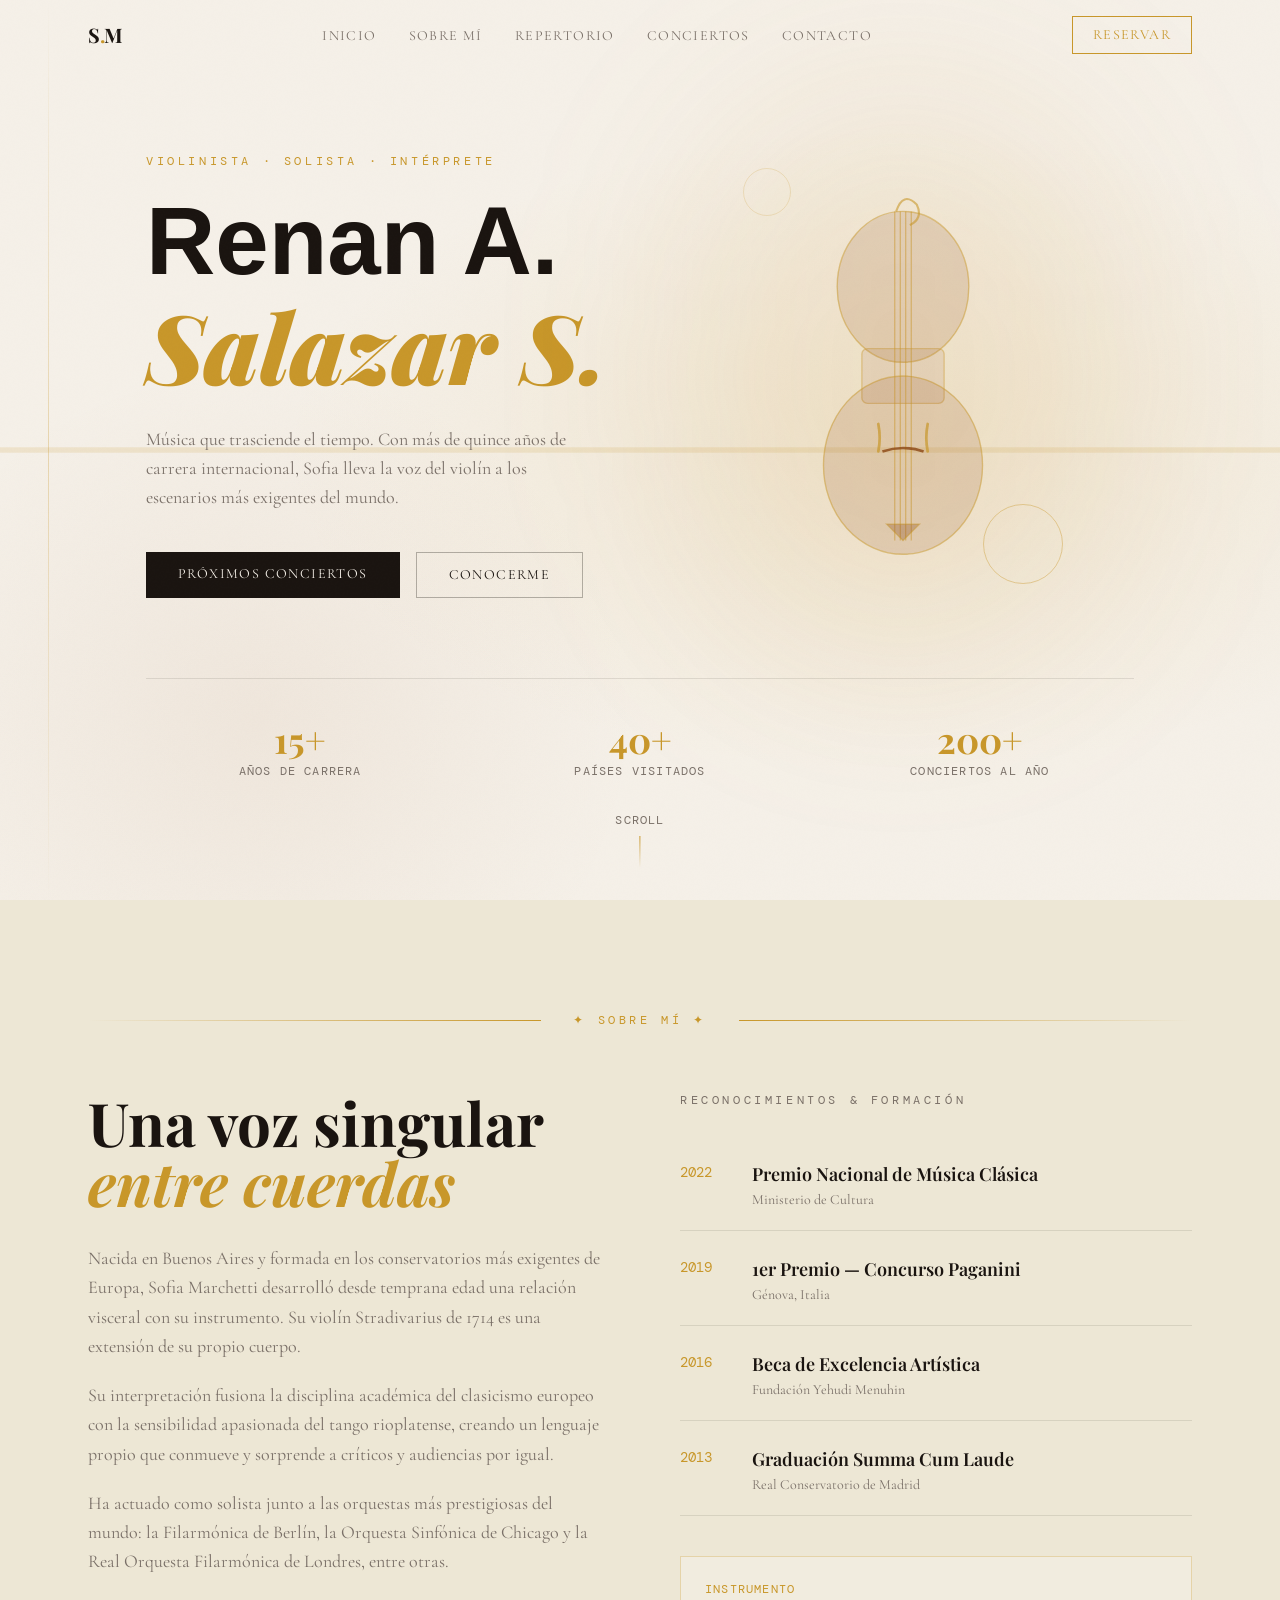
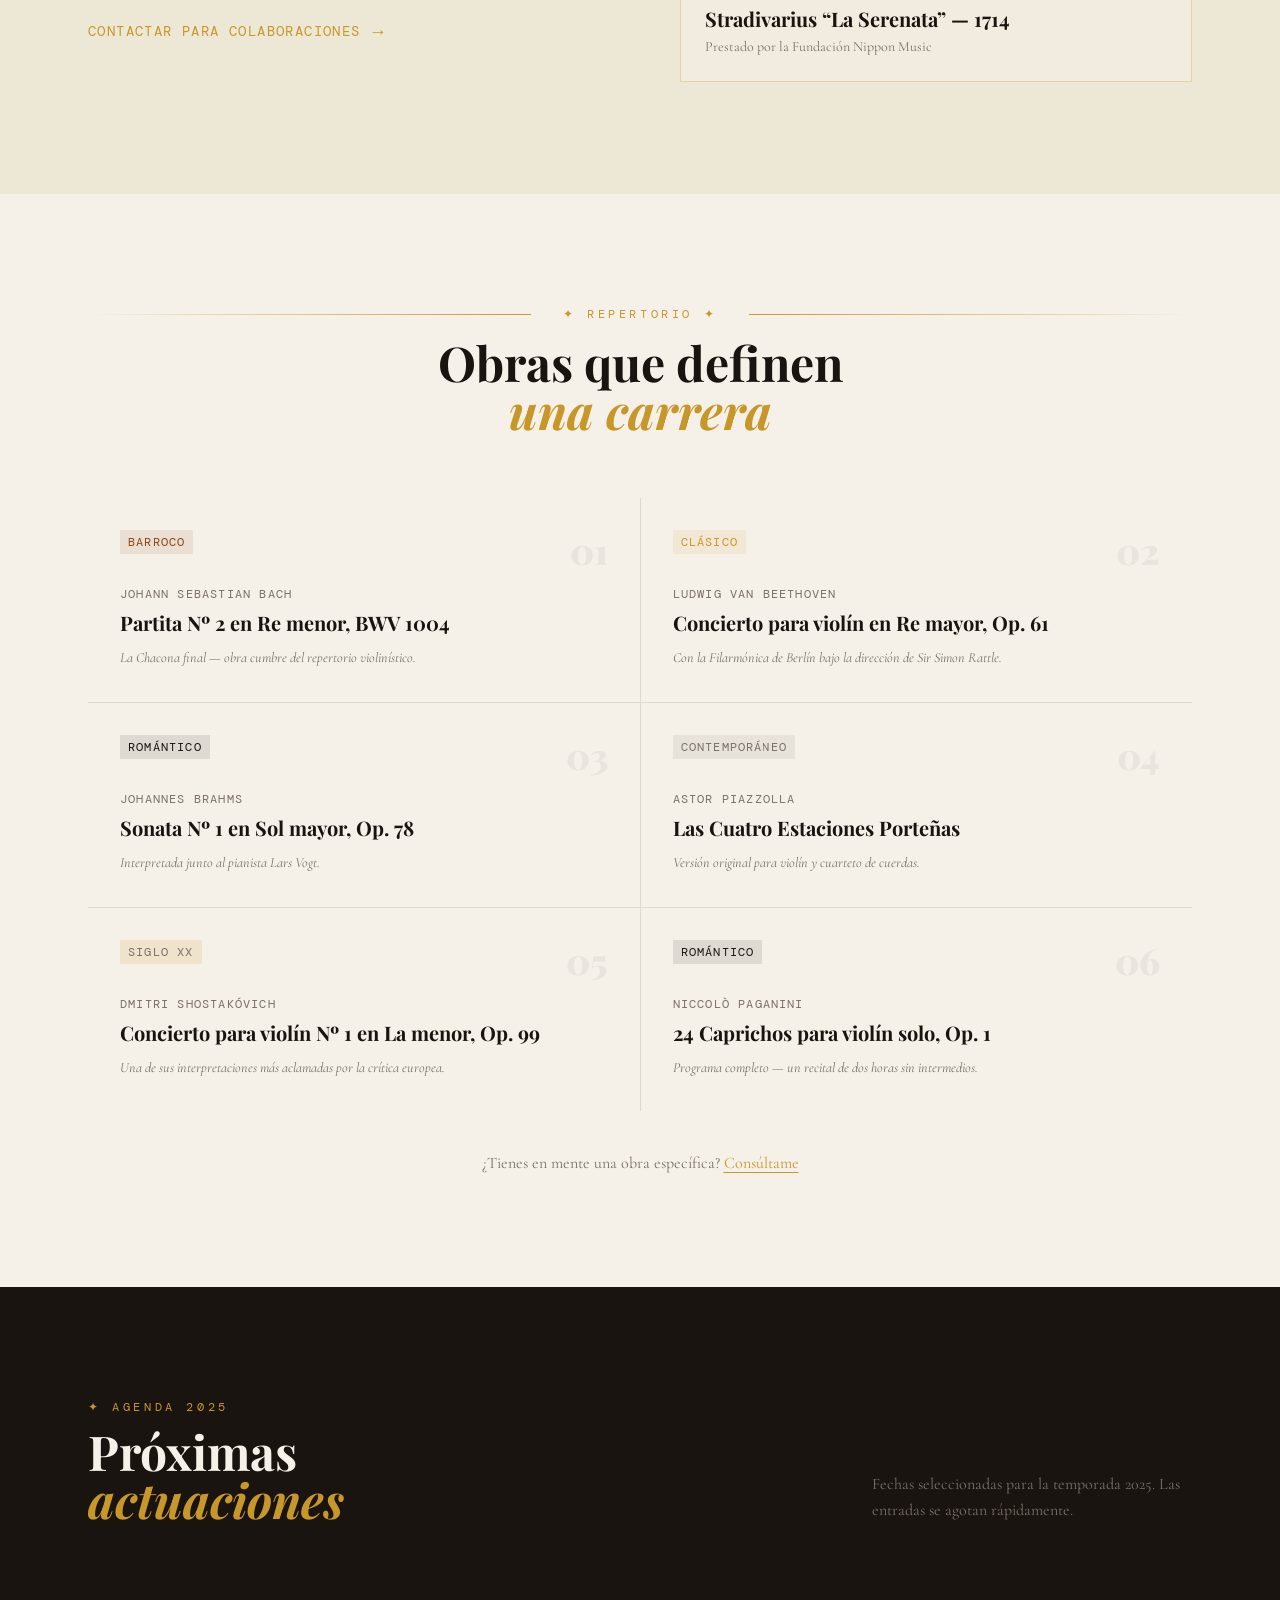
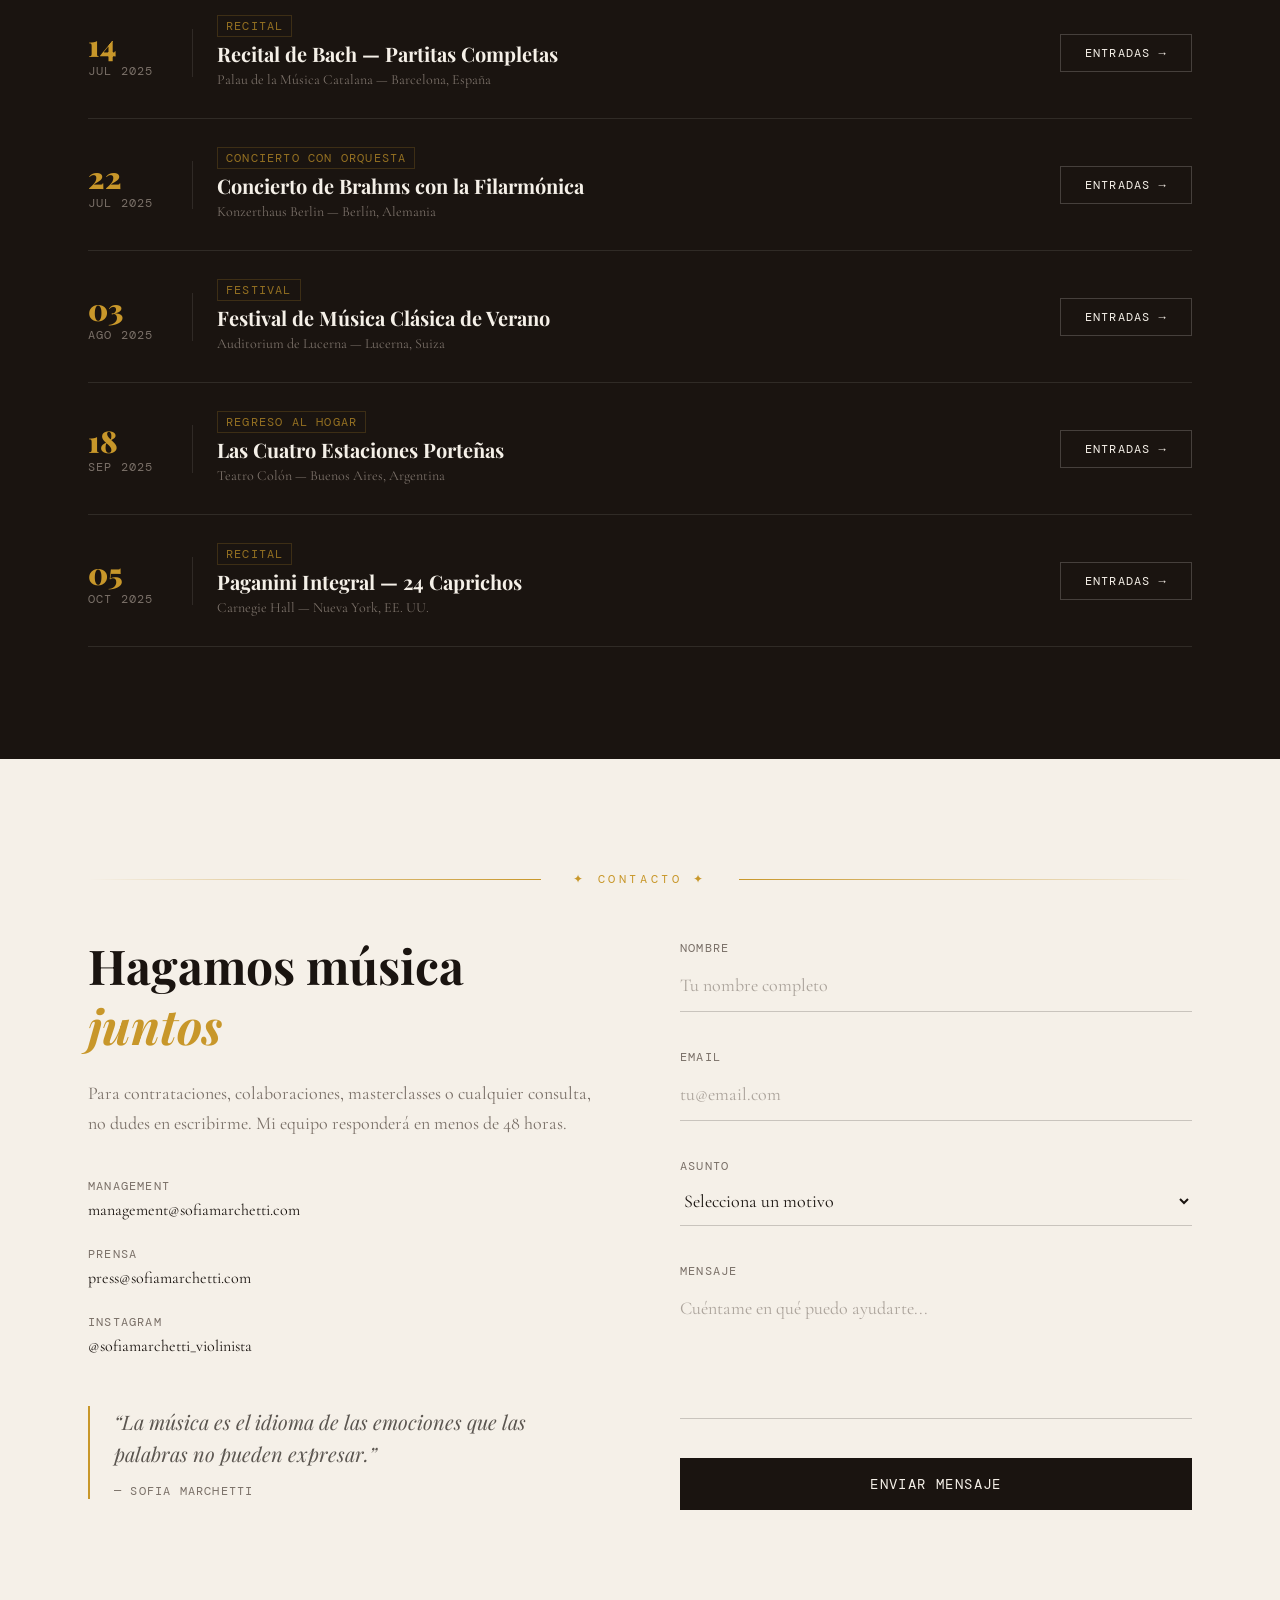
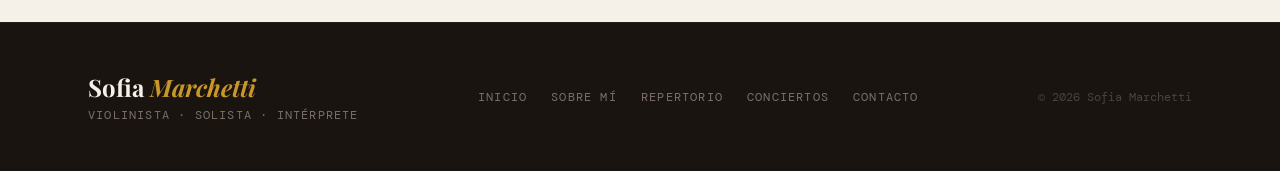
==== commit 5a64dba9: "Version 5" ====
--- a/index.html
+++ b/index.html
@@ -1,8 +1,9 @@
 <!DOCTYPE html><html lang="es"><head><meta charSet="utf-8"/><meta name="viewport" content="width=device-width, initial-scale=1"/><link rel="stylesheet" href="/_next/static/css/73fba4ff27ce37f9.css" crossorigin="" data-precedence="next"/><link rel="preload" as="script" fetchPriority="low" href="/_next/static/chunks/webpack-f021f07b40ee9f01.js" crossorigin=""/><script src="/_next/static/chunks/fd9d1056-c0e6d0dfe0642aea.js" async="" crossorigin=""></script><script src="/_next/static/chunks/503-d1b2e004481ba2ef.js" async="" crossorigin=""></script><script src="/_next/static/chunks/main-app-9c2747aaf47ec6aa.js" async="" crossorigin=""></script><script src="/_next/static/chunks/app/page-2e64b673f8fee6de.js" async=""></script><title>Sofia Marchetti — Violinista</title><meta name="description" content="Violinista clásica y solista de concierto. Descubre su obra, conciertos y trayectoria musical."/><meta property="og:title" content="Sofia Marchetti — Violinista"/><meta property="og:description" content="Violinista clásica y solista de concierto."/><meta property="og:type" content="website"/><meta name="twitter:card" content="summary"/><meta name="twitter:title" content="Sofia Marchetti — Violinista"/><meta name="twitter:description" content="Violinista clásica y solista de concierto."/><script src="/_next/static/chunks/polyfills-c67a75d1b6f99dc8.js" crossorigin="" noModule=""></script><style id="gjs-styles">
-* { box-sizing: border-box; } body {margin: 0;}*{box-sizing:border-box;}body{margin-top:0px;margin-right:0px;margin-bottom:0px;margin-left:0px;}*{box-sizing:border-box;}body{margin-top:0px;margin-right:0px;margin-bottom:0px;margin-left:0px;}#ixgqd{background-image:radial-gradient(80% 60% at 70% 50%, rgba(200, 151, 42, 0.1) 0%, transparent 60%), radial-gradient(60% 80% at 20% 80%, rgba(139, 69, 19, 0.06) 0%, transparent 50%);background-color:initial;}#iiiyg{height:400px;}#i7cty{animation-delay:0.1s;animation-fill-mode:forwards;}#iwufv{animation-delay:0.25s;animation-fill-mode:forwards;}#i6v3l{animation-delay:0.38s;animation-fill-mode:forwards;}#i0c4c{animation-delay:0.55s;animation-fill-mode:forwards;}#i90db{animation-delay:0.7s;animation-fill-mode:forwards;}#ix91f{animation-delay:0.5s;animation-fill-mode:forwards;}#ie1yx{animation-delay:0.9s;animation-fill-mode:forwards;}.font-display.text-6xl.lg\:text-8xl.font-black.leading-none.text-\[\#1A1410\].mb-2.opacity-0-start.animate-fade-up{font-family:Helvetica, sans-serif;}
+* { box-sizing: border-box; } body {margin: 0;}*{box-sizing:border-box;}body{margin-top:0px;margin-right:0px;margin-bottom:0px;margin-left:0px;}*{box-sizing:border-box;}body{margin-top:0px;margin-right:0px;margin-bottom:0px;margin-left:0px;}*{box-sizing:border-box;}body{margin-top:0px;margin-right:0px;margin-bottom:0px;margin-left:0px;}#ixgqd{background-image:radial-gradient(80% 60% at 70% 50%, rgba(200, 151, 42, 0.1) 0%, transparent 60%), radial-gradient(60% 80% at 20% 80%, rgba(139, 69, 19, 0.06) 0%, transparent 50%);background-color:initial;}#iiiyg{height:400px;}#i7cty{animation-delay:0.1s;animation-fill-mode:forwards;}#iwufv{animation-delay:0.25s;animation-fill-mode:forwards;}#i6v3l{animation-delay:0.38s;animation-fill-mode:forwards;}#i0c4c{animation-delay:0.55s;animation-fill-mode:forwards;}#i90db{animation-delay:0.7s;animation-fill-mode:forwards;}#ix91f{animation-delay:0.5s;animation-fill-mode:forwards;}#ie1yx{animation-delay:0.9s;animation-fill-mode:forwards;}.font-display.text-6xl.lg\:text-8xl.font-black.leading-none.text-\[\#1A1410\].mb-2.opacity-0-start.animate-fade-up{font-family:Helvetica, sans-serif;}
 </style>
 </head><body>
-<body><main><header class="fixed top-0 left-0 right-0 z-50 transition-all duration-500 bg-transparent"><nav class="max-w-6xl mx-auto px-6 py-4 flex items-center justify-between"><a href="#inicio" class="font-display text-xl font-bold tracking-tight text-[#1A1410] hover:text-[#C8972A] transition-colors">S<span class="text-[#C8972A]">.</span>M</a><ul class="hidden md:flex gap-8"><li><a href="#inicio" class="font-body text-sm tracking-widest uppercase text-[#7A7068] hover:text-[#1A1410] string-line transition-colors">Inicio</a></li><li><a href="#sobre-mi" class="font-body text-sm tracking-widest uppercase text-[#7A7068] hover:text-[#1A1410] string-line transition-colors">Sobre mí</a></li><li><a href="#repertorio" class="font-body text-sm tracking-widest uppercase text-[#7A7068] hover:text-[#1A1410] string-line transition-colors">Repertorio</a></li><li><a href="#conciertos" class="font-body text-sm tracking-widest uppercase text-[#7A7068] hover:text-[#1A1410] string-line transition-colors">Conciertos</a></li><li><a href="#contacto" class="font-body text-sm tracking-widest uppercase text-[#7A7068] hover:text-[#1A1410] string-line transition-colors">Contacto</a></li></ul><a href="#contacto" class="hidden md:inline-flex items-center gap-2 px-5 py-2 border border-[#C8972A] text-[#C8972A] font-body text-sm tracking-widest uppercase hover:bg-[#C8972A] hover:text-[#F5F0E8] transition-all duration-300">Reservar</a><button aria-label="Menú" class="md:hidden flex flex-col gap-1.5 p-1"><span class="block w-6 h-px bg-[#1A1410] transition-all duration-300"></span><span class="block w-6 h-px bg-[#1A1410] transition-all duration-300"></span><span class="block w-6 h-px bg-[#1A1410] transition-all duration-300"></span></button></nav><div class="md:hidden overflow-hidden transition-all duration-500 max-h-0 bg-[#F5F0E8]/98 backdrop-blur-md"><ul class="flex flex-col px-6 py-4 gap-4"><li><a href="#inicio" class="font-body text-sm tracking-widest uppercase text-[#7A7068] hover:text-[#1A1410] transition-colors block py-2">Inicio</a></li><li><a href="#sobre-mi" class="font-body text-sm tracking-widest uppercase text-[#7A7068] hover:text-[#1A1410] transition-colors block py-2">Sobre mí</a></li><li><a href="#repertorio" class="font-body text-sm tracking-widest uppercase text-[#7A7068] hover:text-[#1A1410] transition-colors block py-2">Repertorio</a></li><li><a href="#conciertos" class="font-body text-sm tracking-widest uppercase text-[#7A7068] hover:text-[#1A1410] transition-colors block py-2">Conciertos</a></li><li><a href="#contacto" class="font-body text-sm tracking-widest uppercase text-[#7A7068] hover:text-[#1A1410] transition-colors block py-2">Contacto</a></li><li><a href="#contacto" class="inline-flex items-center gap-2 px-5 py-2 border border-[#C8972A] text-[#C8972A] font-body text-sm tracking-widest uppercase hover:bg-[#C8972A] hover:text-[#F5F0E8] transition-all duration-300 mt-2">Reservar</a></li></ul></div></header><section id="inicio" class="relative min-h-screen flex flex-col justify-center overflow-hidden"><div id="ixgqd" class="absolute inset-0"></div><div class="absolute inset-0 flex flex-col justify-center gap-12 opacity-20 pointer-events-none overflow-hidden"><svg viewBox="0 0 500 100" preserveAspectRatio="none" id="iiiyg" class="w-full"><path d="M 0 50 C 150 50, 350 50, 500 50" fill="none" stroke="rgba(200,151,42,0.4)" stroke-width="1.5"></path><path d="M 0 50 C 150 50, 350 50, 500 50" fill="none" stroke="rgba(200,151,42,0.32)" stroke-width="1.3"></path><path d="M 0 50 C 150 50, 350 50, 500 50" fill="none" stroke="rgba(200,151,42,0.24000000000000002)" stroke-width="1.1"></path><path d="M 0 50 C 150 50, 350 50, 500 50" fill="none" stroke="rgba(200,151,42,0.16000000000000003)" stroke-width="0.8999999999999999"></path></svg></div><div class="absolute left-12 top-0 bottom-0 w-px bg-gradient-to-b from-transparent via-[#C8972A]/30 to-transparent hidden lg:block"></div><div class="relative z-10 max-w-6xl mx-auto px-6 pt-28 pb-20"><div class="grid lg:grid-cols-2 gap-16 items-center"><div><p id="i7cty" class="font-mono text-xs tracking-[0.3em] uppercase text-[#C8972A] mb-6 opacity-0-start animate-fade-up">Violinista · Solista · Intérprete</p><h1 id="iwufv" class="font-display text-6xl lg:text-8xl font-black leading-none text-[#1A1410] mb-2 opacity-0-start animate-fade-up">Renan A.</h1><h1 id="i6v3l" class="font-display text-6xl lg:text-8xl font-black leading-none italic text-[#C8972A] mb-8 opacity-0-start animate-fade-up">Salazar</h1><p id="i0c4c" class="font-body text-lg text-[#7A7068] leading-relaxed max-w-md mb-10 opacity-0-start animate-fade-up">Música que trasciende el tiempo. Con más de quince años de carrera internacional, Sofia lleva la voz del violín a los escenarios más exigentes del mundo.</p><div id="i90db" class="flex flex-wrap gap-4 opacity-0-start animate-fade-up"><a href="#conciertos" class="px-8 py-3 bg-[#1A1410] text-[#F5F0E8] font-body text-sm tracking-widest uppercase hover:bg-[#C8972A] transition-all duration-300">Próximos Conciertos</a><a href="#sobre-mi" class="px-8 py-3 border border-[#1A1410]/30 text-[#1A1410] font-body text-sm tracking-widest uppercase hover:border-[#C8972A] hover:text-[#C8972A] transition-all duration-300">Conocerme</a></div></div><div id="ix91f" class="relative flex justify-center opacity-0-start animate-fade-in"><div class="relative w-72 h-96"><div class="absolute inset-0 rounded-full bg-[#C8972A]/10 blur-3xl scale-150"></div><svg viewBox="0 0 200 280" fill="none" xmlns="http://www.w3.org/2000/svg" class="w-full h-full relative z-10"><ellipse cx="100" cy="75" rx="48" ry="55" fill="rgba(139,69,19,0.15)" stroke="rgba(200,151,42,0.5)" stroke-width="1"></ellipse><rect x="70" y="120" width="60" height="40" rx="4" fill="rgba(139,69,19,0.10)" stroke="rgba(200,151,42,0.4)" stroke-width="1"></rect><ellipse cx="100" cy="205" rx="58" ry="65" fill="rgba(139,69,19,0.15)" stroke="rgba(200,151,42,0.5)" stroke-width="1"></ellipse><path d="M 82 175 Q 84 185, 82 195" stroke="rgba(200,151,42,0.7)" stroke-width="2" stroke-linecap="round"></path><path d="M 118 175 Q 116 185, 118 195" stroke="rgba(200,151,42,0.7)" stroke-width="2" stroke-linecap="round"></path><line x1="94" y1="20" x2="94" y2="260" stroke="rgba(200,151,42,0.6)" stroke-width="0.8"></line><line x1="98" y1="20" x2="98" y2="260" stroke="rgba(200,151,42,0.6)" stroke-width="0.8"></line><line x1="102" y1="20" x2="102" y2="260" stroke="rgba(200,151,42,0.6)" stroke-width="0.8"></line><line x1="106" y1="20" x2="106" y2="260" stroke="rgba(200,151,42,0.6)" stroke-width="0.8"></line><path d="M 85 195 Q 100 190, 115 195" stroke="rgba(139,69,19,0.8)" stroke-width="2" fill="none"></path><path d="M 95 20 Q 100 5, 110 15 Q 115 25, 105 30" stroke="rgba(200,151,42,0.6)" stroke-width="1.5" fill="none"></path><path d="M 88 248 L 100 260 L 112 248 Z" fill="rgba(139,69,19,0.3)" stroke="rgba(200,151,42,0.5)" stroke-width="1"></path></svg><div class="absolute -bottom-4 -right-4 w-20 h-20 rounded-full border border-[#C8972A]/40"></div><div class="absolute -top-4 -left-4 w-12 h-12 rounded-full border border-[#C8972A]/20"></div></div></div></div><div id="ie1yx" class="grid grid-cols-3 gap-8 mt-20 pt-10 border-t border-[#1A1410]/10 opacity-0-start animate-fade-up"><div class="text-center"><div class="font-display text-3xl lg:text-4xl font-bold text-[#C8972A]">15+</div><div class="font-mono text-xs tracking-widest uppercase text-[#7A7068] mt-1">Años de Carrera</div></div><div class="text-center"><div class="font-display text-3xl lg:text-4xl font-bold text-[#C8972A]">40+</div><div class="font-mono text-xs tracking-widest uppercase text-[#7A7068] mt-1">Países Visitados</div></div><div class="text-center"><div class="font-display text-3xl lg:text-4xl font-bold text-[#C8972A]">200+</div><div class="font-mono text-xs tracking-widest uppercase text-[#7A7068] mt-1">Conciertos al Año</div></div></div></div><div class="absolute bottom-8 left-1/2 -translate-x-1/2 flex flex-col items-center gap-2 animate-bounce"><span class="font-mono text-xs tracking-widest uppercase text-[#7A7068]">scroll</span><div class="w-px h-8 bg-gradient-to-b from-[#C8972A] to-transparent"></div></div></section><section id="sobre-mi" class="py-28 bg-[#EDE7D5]"><div class="max-w-6xl mx-auto px-6"><div class="ornament mb-16"><span class="font-mono text-xs tracking-[0.3em] uppercase text-[#C8972A] px-4">✦ Sobre Mí ✦</span></div><div class="grid lg:grid-cols-2 gap-20 items-start"><div><h2 class="font-display text-5xl lg:text-6xl font-bold text-[#1A1410] leading-tight mb-8">Una voz singular<br/><span class="italic text-[#C8972A]">entre cuerdas</span></h2><div class="space-y-5 font-body text-lg text-[#7A7068] leading-relaxed"><p>Nacida en Buenos Aires y formada en los conservatorios más exigentes de Europa, Sofia Marchetti desarrolló desde temprana edad una relación visceral con su instrumento. Su violín Stradivarius de 1714 es una extensión de su propio cuerpo.</p><p>Su interpretación fusiona la disciplina académica del clasicismo europeo con la sensibilidad apasionada del tango rioplatense, creando un lenguaje propio que conmueve y sorprende a críticos y audiencias por igual.</p><p>Ha actuado como solista junto a las orquestas más prestigiosas del mundo: la Filarmónica de Berlín, la Orquesta Sinfónica de Chicago y la Real Orquesta Filarmónica de Londres, entre otras.</p></div><a href="#contacto" class="inline-flex items-center gap-3 mt-10 font-mono text-sm tracking-widest uppercase text-[#C8972A] hover:gap-5 transition-all duration-300">Contactar para colaboraciones<span class="text-lg">→</span></a></div><div><h3 class="font-mono text-xs tracking-[0.3em] uppercase text-[#7A7068] mb-8">Reconocimientos &amp; Formación</h3><div class="space-y-1"><div class="group flex gap-6 py-5 border-b border-[#1A1410]/10 hover:border-[#C8972A]/40 transition-colors cursor-default"><span class="font-mono text-sm text-[#C8972A] w-12 flex-shrink-0 mt-0.5">2022</span><div><div class="font-display text-lg font-semibold text-[#1A1410] group-hover:text-[#C8972A] transition-colors">Premio Nacional de Música Clásica</div><div class="font-body text-sm text-[#7A7068] mt-0.5">Ministerio de Cultura</div></div></div><div class="group flex gap-6 py-5 border-b border-[#1A1410]/10 hover:border-[#C8972A]/40 transition-colors cursor-default"><span class="font-mono text-sm text-[#C8972A] w-12 flex-shrink-0 mt-0.5">2019</span><div><div class="font-display text-lg font-semibold text-[#1A1410] group-hover:text-[#C8972A] transition-colors">1er Premio — Concurso Paganini</div><div class="font-body text-sm text-[#7A7068] mt-0.5">Génova, Italia</div></div></div><div class="group flex gap-6 py-5 border-b border-[#1A1410]/10 hover:border-[#C8972A]/40 transition-colors cursor-default"><span class="font-mono text-sm text-[#C8972A] w-12 flex-shrink-0 mt-0.5">2016</span><div><div class="font-display text-lg font-semibold text-[#1A1410] group-hover:text-[#C8972A] transition-colors">Beca de Excelencia Artística</div><div class="font-body text-sm text-[#7A7068] mt-0.5">Fundación Yehudi Menuhin</div></div></div><div class="group flex gap-6 py-5 border-b border-[#1A1410]/10 hover:border-[#C8972A]/40 transition-colors cursor-default"><span class="font-mono text-sm text-[#C8972A] w-12 flex-shrink-0 mt-0.5">2013</span><div><div class="font-display text-lg font-semibold text-[#1A1410] group-hover:text-[#C8972A] transition-colors">Graduación Summa Cum Laude</div><div class="font-body text-sm text-[#7A7068] mt-0.5">Real Conservatorio de Madrid</div></div></div></div><div class="mt-10 p-6 border border-[#C8972A]/30 bg-[#F5F0E8]/50"><p class="font-mono text-xs tracking-widest uppercase text-[#C8972A] mb-2">Instrumento</p><p class="font-display text-xl font-bold text-[#1A1410]">Stradivarius “La Serenata” — 1714</p><p class="font-body text-sm text-[#7A7068] mt-1">Prestado por la Fundación Nippon Music</p></div></div></div></div></section><section id="repertorio" class="py-28 bg-[#F5F0E8]"><div class="max-w-6xl mx-auto px-6"><div class="ornament mb-4"><span class="font-mono text-xs tracking-[0.3em] uppercase text-[#C8972A] px-4">✦ Repertorio ✦</span></div><div class="text-center mb-16"><h2 class="font-display text-5xl font-bold text-[#1A1410]">Obras que definen<br/><span class="italic text-[#C8972A]">una carrera</span></h2></div><div class="grid md:grid-cols-2 gap-px bg-[#1A1410]/10"><div class="card-lift bg-[#F5F0E8] p-8 group cursor-default"><div class="flex items-start justify-between gap-4 mb-4"><span class="font-mono text-xs tracking-widest uppercase px-2 py-1 bg-[#8B4513]/10 text-[#8B4513]">Barroco</span><span class="font-display text-4xl font-black text-[#1A1410]/5 group-hover:text-[#C8972A]/10 transition-colors select-none">01</span></div><h3 class="font-mono text-xs tracking-widest uppercase text-[#7A7068] mb-2">Johann Sebastian Bach</h3><h4 class="font-display text-xl font-bold text-[#1A1410] leading-tight mb-3 group-hover:text-[#C8972A] transition-colors">Partita Nº 2 en Re menor, BWV 1004</h4><p class="font-body text-sm text-[#7A7068] italic leading-relaxed">La Chacona final — obra cumbre del repertorio violinístico.</p></div><div class="card-lift bg-[#F5F0E8] p-8 group cursor-default"><div class="flex items-start justify-between gap-4 mb-4"><span class="font-mono text-xs tracking-widest uppercase px-2 py-1 bg-[#C8972A]/10 text-[#C8972A]">Clásico</span><span class="font-display text-4xl font-black text-[#1A1410]/5 group-hover:text-[#C8972A]/10 transition-colors select-none">02</span></div><h3 class="font-mono text-xs tracking-widest uppercase text-[#7A7068] mb-2">Ludwig van Beethoven</h3><h4 class="font-display text-xl font-bold text-[#1A1410] leading-tight mb-3 group-hover:text-[#C8972A] transition-colors">Concierto para violín en Re mayor, Op. 61</h4><p class="font-body text-sm text-[#7A7068] italic leading-relaxed">Con la Filarmónica de Berlín bajo la dirección de Sir Simon Rattle.</p></div><div class="card-lift bg-[#F5F0E8] p-8 group cursor-default"><div class="flex items-start justify-between gap-4 mb-4"><span class="font-mono text-xs tracking-widest uppercase px-2 py-1 bg-[#1A1410]/10 text-[#1A1410]">Romántico</span><span class="font-display text-4xl font-black text-[#1A1410]/5 group-hover:text-[#C8972A]/10 transition-colors select-none">03</span></div><h3 class="font-mono text-xs tracking-widest uppercase text-[#7A7068] mb-2">Johannes Brahms</h3><h4 class="font-display text-xl font-bold text-[#1A1410] leading-tight mb-3 group-hover:text-[#C8972A] transition-colors">Sonata Nº 1 en Sol mayor, Op. 78</h4><p class="font-body text-sm text-[#7A7068] italic leading-relaxed">Interpretada junto al pianista Lars Vogt.</p></div><div class="card-lift bg-[#F5F0E8] p-8 group cursor-default"><div class="flex items-start justify-between gap-4 mb-4"><span class="font-mono text-xs tracking-widest uppercase px-2 py-1 bg-[#7A7068]/10 text-[#7A7068]">Contemporáneo</span><span class="font-display text-4xl font-black text-[#1A1410]/5 group-hover:text-[#C8972A]/10 transition-colors select-none">04</span></div><h3 class="font-mono text-xs tracking-widest uppercase text-[#7A7068] mb-2">Astor Piazzolla</h3><h4 class="font-display text-xl font-bold text-[#1A1410] leading-tight mb-3 group-hover:text-[#C8972A] transition-colors">Las Cuatro Estaciones Porteñas</h4><p class="font-body text-sm text-[#7A7068] italic leading-relaxed">Versión original para violín y cuarteto de cuerdas.</p></div><div class="card-lift bg-[#F5F0E8] p-8 group cursor-default"><div class="flex items-start justify-between gap-4 mb-4"><span class="font-mono text-xs tracking-widest uppercase px-2 py-1 bg-[#C8972A]/15 text-[#7A7068]">Siglo XX</span><span class="font-display text-4xl font-black text-[#1A1410]/5 group-hover:text-[#C8972A]/10 transition-colors select-none">05</span></div><h3 class="font-mono text-xs tracking-widest uppercase text-[#7A7068] mb-2">Dmitri Shostakóvich</h3><h4 class="font-display text-xl font-bold text-[#1A1410] leading-tight mb-3 group-hover:text-[#C8972A] transition-colors">Concierto para violín Nº 1 en La menor, Op. 99</h4><p class="font-body text-sm text-[#7A7068] italic leading-relaxed">Una de sus interpretaciones más aclamadas por la crítica europea.</p></div><div class="card-lift bg-[#F5F0E8] p-8 group cursor-default"><div class="flex items-start justify-between gap-4 mb-4"><span class="font-mono text-xs tracking-widest uppercase px-2 py-1 bg-[#1A1410]/10 text-[#1A1410]">Romántico</span><span class="font-display text-4xl font-black text-[#1A1410]/5 group-hover:text-[#C8972A]/10 transition-colors select-none">06</span></div><h3 class="font-mono text-xs tracking-widest uppercase text-[#7A7068] mb-2">Niccolò Paganini</h3><h4 class="font-display text-xl font-bold text-[#1A1410] leading-tight mb-3 group-hover:text-[#C8972A] transition-colors">24 Caprichos para violín solo, Op. 1</h4><p class="font-body text-sm text-[#7A7068] italic leading-relaxed">Programa completo — un recital de dos horas sin intermedios.</p></div></div><p class="text-center font-body text-[#7A7068] mt-10">¿Tienes en mente una obra específica?<!-- --> <a href="#contacto" class="text-[#C8972A] underline underline-offset-4 hover:no-underline">Consúltame</a></p></div></section><section id="conciertos" class="py-28 bg-[#1A1410]"><div class="max-w-6xl mx-auto px-6"><div class="flex flex-col md:flex-row md:items-end justify-between gap-6 mb-16"><div><p class="font-mono text-xs tracking-[0.3em] uppercase text-[#C8972A] mb-3">✦ Agenda 2025</p><h2 class="font-display text-5xl font-bold text-[#F5F0E8]">Próximas<br/><span class="italic text-[#C8972A]">actuaciones</span></h2></div><p class="font-body text-[#7A7068] max-w-xs leading-relaxed">Fechas seleccionadas para la temporada 2025. Las entradas se agotan rápidamente.</p></div><div class="space-y-0"><div class="group flex flex-col md:flex-row md:items-center gap-6 py-7 border-b border-[#F5F0E8]/10 hover:border-[#C8972A]/40 transition-colors"><div class="flex-shrink-0 w-20 text-center md:text-left"><div class="font-display text-3xl font-black text-[#C8972A]">14</div><div class="font-mono text-xs tracking-widest uppercase text-[#7A7068]">Jul<!-- --> <!-- -->2025</div></div><div class="hidden md:block w-px h-12 bg-[#F5F0E8]/10 flex-shrink-0 group-hover:bg-[#C8972A]/30 transition-colors"></div><div class="flex-1 min-w-0"><div class="flex flex-wrap gap-2 items-center mb-1"><span class="font-mono text-xs tracking-widest uppercase text-[#C8972A]/70 px-2 py-0.5 border border-[#C8972A]/20">Recital</span></div><h3 class="font-display text-xl font-bold text-[#F5F0E8] group-hover:text-[#C8972A] transition-colors leading-tight">Recital de Bach — Partitas Completas</h3><p class="font-body text-sm text-[#7A7068] mt-1">Palau de la Música Catalana<!-- --> — <!-- -->Barcelona, España</p></div><a href="#" class="flex-shrink-0 px-6 py-2.5 border border-[#F5F0E8]/20 text-[#F5F0E8] font-mono text-xs tracking-widest uppercase hover:bg-[#C8972A] hover:border-[#C8972A] hover:text-[#1A1410] transition-all duration-300">Entradas →</a></div><div class="group flex flex-col md:flex-row md:items-center gap-6 py-7 border-b border-[#F5F0E8]/10 hover:border-[#C8972A]/40 transition-colors"><div class="flex-shrink-0 w-20 text-center md:text-left"><div class="font-display text-3xl font-black text-[#C8972A]">22</div><div class="font-mono text-xs tracking-widest uppercase text-[#7A7068]">Jul<!-- --> <!-- -->2025</div></div><div class="hidden md:block w-px h-12 bg-[#F5F0E8]/10 flex-shrink-0 group-hover:bg-[#C8972A]/30 transition-colors"></div><div class="flex-1 min-w-0"><div class="flex flex-wrap gap-2 items-center mb-1"><span class="font-mono text-xs tracking-widest uppercase text-[#C8972A]/70 px-2 py-0.5 border border-[#C8972A]/20">Concierto con orquesta</span></div><h3 class="font-display text-xl font-bold text-[#F5F0E8] group-hover:text-[#C8972A] transition-colors leading-tight">Concierto de Brahms con la Filarmónica</h3><p class="font-body text-sm text-[#7A7068] mt-1">Konzerthaus Berlin<!-- --> — <!-- -->Berlín, Alemania</p></div><a href="#" class="flex-shrink-0 px-6 py-2.5 border border-[#F5F0E8]/20 text-[#F5F0E8] font-mono text-xs tracking-widest uppercase hover:bg-[#C8972A] hover:border-[#C8972A] hover:text-[#1A1410] transition-all duration-300">Entradas →</a></div><div class="group flex flex-col md:flex-row md:items-center gap-6 py-7 border-b border-[#F5F0E8]/10 hover:border-[#C8972A]/40 transition-colors"><div class="flex-shrink-0 w-20 text-center md:text-left"><div class="font-display text-3xl font-black text-[#C8972A]">03</div><div class="font-mono text-xs tracking-widest uppercase text-[#7A7068]">Ago<!-- --> <!-- -->2025</div></div><div class="hidden md:block w-px h-12 bg-[#F5F0E8]/10 flex-shrink-0 group-hover:bg-[#C8972A]/30 transition-colors"></div><div class="flex-1 min-w-0"><div class="flex flex-wrap gap-2 items-center mb-1"><span class="font-mono text-xs tracking-widest uppercase text-[#C8972A]/70 px-2 py-0.5 border border-[#C8972A]/20">Festival</span></div><h3 class="font-display text-xl font-bold text-[#F5F0E8] group-hover:text-[#C8972A] transition-colors leading-tight">Festival de Música Clásica de Verano</h3><p class="font-body text-sm text-[#7A7068] mt-1">Auditorium de Lucerna<!-- --> — <!-- -->Lucerna, Suiza</p></div><a href="#" class="flex-shrink-0 px-6 py-2.5 border border-[#F5F0E8]/20 text-[#F5F0E8] font-mono text-xs tracking-widest uppercase hover:bg-[#C8972A] hover:border-[#C8972A] hover:text-[#1A1410] transition-all duration-300">Entradas →</a></div><div class="group flex flex-col md:flex-row md:items-center gap-6 py-7 border-b border-[#F5F0E8]/10 hover:border-[#C8972A]/40 transition-colors"><div class="flex-shrink-0 w-20 text-center md:text-left"><div class="font-display text-3xl font-black text-[#C8972A]">18</div><div class="font-mono text-xs tracking-widest uppercase text-[#7A7068]">Sep<!-- --> <!-- -->2025</div></div><div class="hidden md:block w-px h-12 bg-[#F5F0E8]/10 flex-shrink-0 group-hover:bg-[#C8972A]/30 transition-colors"></div><div class="flex-1 min-w-0"><div class="flex flex-wrap gap-2 items-center mb-1"><span class="font-mono text-xs tracking-widest uppercase text-[#C8972A]/70 px-2 py-0.5 border border-[#C8972A]/20">Regreso al hogar</span></div><h3 class="font-display text-xl font-bold text-[#F5F0E8] group-hover:text-[#C8972A] transition-colors leading-tight">Las Cuatro Estaciones Porteñas</h3><p class="font-body text-sm text-[#7A7068] mt-1">Teatro Colón<!-- --> — <!-- -->Buenos Aires, Argentina</p></div><a href="#" class="flex-shrink-0 px-6 py-2.5 border border-[#F5F0E8]/20 text-[#F5F0E8] font-mono text-xs tracking-widest uppercase hover:bg-[#C8972A] hover:border-[#C8972A] hover:text-[#1A1410] transition-all duration-300">Entradas →</a></div><div class="group flex flex-col md:flex-row md:items-center gap-6 py-7 border-b border-[#F5F0E8]/10 hover:border-[#C8972A]/40 transition-colors"><div class="flex-shrink-0 w-20 text-center md:text-left"><div class="font-display text-3xl font-black text-[#C8972A]">05</div><div class="font-mono text-xs tracking-widest uppercase text-[#7A7068]">Oct<!-- --> <!-- -->2025</div></div><div class="hidden md:block w-px h-12 bg-[#F5F0E8]/10 flex-shrink-0 group-hover:bg-[#C8972A]/30 transition-colors"></div><div class="flex-1 min-w-0"><div class="flex flex-wrap gap-2 items-center mb-1"><span class="font-mono text-xs tracking-widest uppercase text-[#C8972A]/70 px-2 py-0.5 border border-[#C8972A]/20">Recital</span></div><h3 class="font-display text-xl font-bold text-[#F5F0E8] group-hover:text-[#C8972A] transition-colors leading-tight">Paganini Integral — 24 Caprichos</h3><p class="font-body text-sm text-[#7A7068] mt-1">Carnegie Hall<!-- --> — <!-- -->Nueva York, EE. UU.</p></div><a href="#" class="flex-shrink-0 px-6 py-2.5 border border-[#F5F0E8]/20 text-[#F5F0E8] font-mono text-xs tracking-widest uppercase hover:bg-[#C8972A] hover:border-[#C8972A] hover:text-[#1A1410] transition-all duration-300">Entradas →</a></div></div></div></section><section id="contacto" class="py-28 bg-[#F5F0E8]"><div class="max-w-6xl mx-auto px-6"><div class="ornament mb-4"><span class="font-mono text-xs tracking-[0.3em] uppercase text-[#C8972A] px-4">✦ Contacto ✦</span></div><div class="grid lg:grid-cols-2 gap-20 mt-12"><div><h2 class="font-display text-5xl font-bold text-[#1A1410] leading-tight mb-6">Hagamos música<br/><span class="italic text-[#C8972A]">juntos</span></h2><p class="font-body text-lg text-[#7A7068] leading-relaxed mb-10">Para contrataciones, colaboraciones, masterclasses o cualquier consulta, no dudes en escribirme. Mi equipo responderá en menos de 48 horas.</p><div class="space-y-6"><div><p class="font-mono text-xs tracking-widest uppercase text-[#7A7068] mb-1">Management</p><p class="font-body text-[#1A1410]">management@sofiamarchetti.com</p></div><div><p class="font-mono text-xs tracking-widest uppercase text-[#7A7068] mb-1">Prensa</p><p class="font-body text-[#1A1410]">press@sofiamarchetti.com</p></div><div><p class="font-mono text-xs tracking-widest uppercase text-[#7A7068] mb-1">Instagram</p><p class="font-body text-[#1A1410]">@sofiamarchetti_violinista</p></div></div><blockquote class="mt-12 pl-6 border-l-2 border-[#C8972A]"><p class="font-display text-xl italic text-[#1A1410]/70 leading-relaxed">“La música es el idioma de las emociones que las palabras no pueden expresar.”</p><cite class="font-mono text-xs tracking-widest uppercase text-[#7A7068] mt-3 block not-italic">— Sofia Marchetti</cite></blockquote></div><div><form class="space-y-8"><div><label class="font-mono text-xs tracking-widest uppercase text-[#7A7068]">Nombre</label><input type="text" required placeholder="Tu nombre completo" value="" class="w-full bg-transparent border-b border-[#1A1410]/20 focus:border-[#C8972A] outline-none py-3 font-body text-[#1A1410] placeholder:text-[#7A7068]/60 text-lg transition-colors"/></div><div><label class="font-mono text-xs tracking-widest uppercase text-[#7A7068]">Email</label><input type="email" required placeholder="tu@email.com" value="" class="w-full bg-transparent border-b border-[#1A1410]/20 focus:border-[#C8972A] outline-none py-3 font-body text-[#1A1410] placeholder:text-[#7A7068]/60 text-lg transition-colors"/></div><div><label class="font-mono text-xs tracking-widest uppercase text-[#7A7068]">Asunto</label><select required class="w-full bg-transparent border-b border-[#1A1410]/20 focus:border-[#C8972A] outline-none py-3 font-body text-[#1A1410] placeholder:text-[#7A7068]/60 text-lg transition-colors cursor-pointer"><option value="" disabled selected>Selecciona un motivo</option><option value="contratacion">Contratación para concierto</option><option value="colaboracion">Colaboración artística</option><option value="masterclass">Masterclass / clases</option><option value="prensa">Prensa / medios</option><option value="otro">Otro</option></select></div><div><label class="font-mono text-xs tracking-widest uppercase text-[#7A7068]">Mensaje</label><textarea required rows="4" placeholder="Cuéntame en qué puedo ayudarte..." class="w-full bg-transparent border-b border-[#1A1410]/20 focus:border-[#C8972A] outline-none py-3 font-body text-[#1A1410] placeholder:text-[#7A7068]/60 text-lg transition-colors resize-none"></textarea></div><button type="submit" class="w-full py-4 bg-[#1A1410] text-[#F5F0E8] font-mono text-sm tracking-widest uppercase hover:bg-[#C8972A] transition-all duration-300 active:scale-98">Enviar mensaje</button></form></div></div></div></section><footer class="bg-[#1A1410] border-t border-[#F5F0E8]/5 py-12"><div class="max-w-6xl mx-auto px-6 flex flex-col md:flex-row items-center justify-between gap-6"><div class="text-center md:text-left"><p class="font-display text-2xl font-bold text-[#F5F0E8]">Sofia <span class="italic text-[#C8972A]">Marchetti</span></p><p class="font-mono text-xs tracking-widest uppercase text-[#7A7068] mt-1">Violinista · Solista · Intérprete</p></div><nav class="flex flex-wrap justify-center gap-6"><a href="#inicio" class="font-mono text-xs tracking-widest uppercase text-[#7A7068] hover:text-[#C8972A] transition-colors">Inicio</a><a href="#sobre-mi" class="font-mono text-xs tracking-widest uppercase text-[#7A7068] hover:text-[#C8972A] transition-colors">Sobre mí</a><a href="#repertorio" class="font-mono text-xs tracking-widest uppercase text-[#7A7068] hover:text-[#C8972A] transition-colors">Repertorio</a><a href="#conciertos" class="font-mono text-xs tracking-widest uppercase text-[#7A7068] hover:text-[#C8972A] transition-colors">Conciertos</a><a href="#contacto" class="font-mono text-xs tracking-widest uppercase text-[#7A7068] hover:text-[#C8972A] transition-colors">Contacto</a></nav><p class="font-mono text-xs text-[#7A7068]/50">© <!-- -->2026<!-- --> Sofia Marchetti</p></div></footer></main></body>
+<body><main><header class="fixed top-0 left-0 right-0 z-50 transition-all duration-500 bg-transparent"><nav class="max-w-6xl mx-auto px-6 py-4 flex items-center justify-between"><a href="#inicio" class="font-display text-xl font-bold tracking-tight text-[#1A1410] hover:text-[#C8972A] transition-colors">S<span class="text-[#C8972A]">.</span>M</a><ul class="hidden md:flex gap-8"><li><a href="#inicio" class="font-body text-sm tracking-widest uppercase text-[#7A7068] hover:text-[#1A1410] string-line transition-colors">Inicio</a></li><li><a href="#sobre-mi" class="font-body text-sm tracking-widest uppercase text-[#7A7068] hover:text-[#1A1410] string-line transition-colors">Sobre mí</a></li><li><a href="#repertorio" class="font-body text-sm tracking-widest uppercase text-[#7A7068] hover:text-[#1A1410] string-line transition-colors">Repertorio</a></li><li><a href="#conciertos" class="font-body text-sm tracking-widest uppercase text-[#7A7068] hover:text-[#1A1410] string-line transition-colors">Conciertos</a></li><li><a href="#contacto" class="font-body text-sm tracking-widest uppercase text-[#7A7068] hover:text-[#1A1410] string-line transition-colors">Contacto</a></li></ul><a href="#contacto" class="hidden md:inline-flex items-center gap-2 px-5 py-2 border border-[#C8972A] text-[#C8972A] font-body text-sm tracking-widest uppercase hover:bg-[#C8972A] hover:text-[#F5F0E8] transition-all duration-300">Reservar</a><button aria-label="Menú" class="md:hidden flex flex-col gap-1.5 p-1"><span class="block w-6 h-px bg-[#1A1410] transition-all duration-300"></span><span class="block w-6 h-px bg-[#1A1410] transition-all duration-300"></span><span class="block w-6 h-px bg-[#1A1410] transition-all duration-300"></span></button></nav><div class="md:hidden overflow-hidden transition-all duration-500 max-h-0 bg-[#F5F0E8]/98 backdrop-blur-md"><ul class="flex flex-col px-6 py-4 gap-4"><li><a href="#inicio" class="font-body text-sm tracking-widest uppercase text-[#7A7068] hover:text-[#1A1410] transition-colors block py-2">Inicio</a></li><li><a href="#sobre-mi" class="font-body text-sm tracking-widest uppercase text-[#7A7068] hover:text-[#1A1410] transition-colors block py-2">Sobre mí</a></li><li><a href="#repertorio" class="font-body text-sm tracking-widest uppercase text-[#7A7068] hover:text-[#1A1410] transition-colors block py-2">Repertorio</a></li><li><a href="#conciertos" class="font-body text-sm tracking-widest uppercase text-[#7A7068] hover:text-[#1A1410] transition-colors block py-2">Conciertos</a></li><li><a href="#contacto" class="font-body text-sm tracking-widest uppercase text-[#7A7068] hover:text-[#1A1410] transition-colors block py-2">Contacto</a></li><li><a href="#contacto" class="inline-flex items-center gap-2 px-5 py-2 border border-[#C8972A] text-[#C8972A] font-body text-sm tracking-widest uppercase hover:bg-[#C8972A] hover:text-[#F5F0E8] transition-all duration-300 mt-2">Reservar</a></li></ul></div></header><section id="inicio" class="relative min-h-screen flex flex-col justify-center overflow-hidden"><div id="ixgqd" class="absolute inset-0"></div><div class="absolute inset-0 flex flex-col justify-center gap-12 opacity-20 pointer-events-none overflow-hidden"><svg viewBox="0 0 500 100" preserveAspectRatio="none" id="iiiyg" class="w-full"><path d="M 0 50 C 150 50, 350 50, 500 50" fill="none" stroke="rgba(200,151,42,0.4)" stroke-width="1.5"></path><path d="M 0 50 C 150 50, 350 50, 500 50" fill="none" stroke="rgba(200,151,42,0.32)" stroke-width="1.3"></path><path d="M 0 50 C 150 50, 350 50, 500 50" fill="none" stroke="rgba(200,151,42,0.24000000000000002)" stroke-width="1.1"></path><path d="M 0 50 C 150 50, 350 50, 500 50" fill="none" stroke="rgba(200,151,42,0.16000000000000003)" stroke-width="0.8999999999999999"></path></svg></div><div class="absolute left-12 top-0 bottom-0 w-px bg-gradient-to-b from-transparent via-[#C8972A]/30 to-transparent hidden lg:block"></div><div class="relative z-10 max-w-6xl mx-auto px-6 pt-28 pb-20"><div class="grid lg:grid-cols-2 gap-16 items-center"><div><p id="i7cty" class="font-mono text-xs tracking-[0.3em] uppercase text-[#C8972A] mb-6 opacity-0-start animate-fade-up">Violinista · Solista · Intérprete</p><h1 id="iwufv" class="font-display text-6xl lg:text-8xl font-black leading-none text-[#1A1410] mb-2 opacity-0-start animate-fade-up">Renan A.</h1><h1 id="i6v3l" class="font-display text-6xl lg:text-8xl font-black leading-none italic text-[#C8972A] mb-8 opacity-0-start animate-fade-up">Salazar S.</h1><p id="i0c4c" class="font-body text-lg text-[#7A7068] leading-relaxed max-w-md mb-10 opacity-0-start animate-fade-up">Música que trasciende el tiempo. Con más de quince años de carrera internacional, Sofia lleva la voz del violín a los escenarios más exigentes del mundo.</p><div id="i90db" class="flex flex-wrap gap-4 opacity-0-start animate-fade-up"><a href="#conciertos" class="px-8 py-3 bg-[#1A1410] text-[#F5F0E8] font-body text-sm tracking-widest uppercase hover:bg-[#C8972A] transition-all duration-300">Próximos Conciertos</a><a href="#sobre-mi" class="px-8 py-3 border border-[#1A1410]/30 text-[#1A1410] font-body text-sm tracking-widest uppercase hover:border-[#C8972A] hover:text-[#C8972A] transition-all duration-300">Conocerme</a></div></div><div id="ix91f" class="relative flex justify-center opacity-0-start animate-fade-in"><div class="relative w-72 h-96"><div class="absolute inset-0 rounded-full bg-[#C8972A]/10 blur-3xl scale-150"></div><svg viewBox="0 0 200 280" fill="none" xmlns="http://www.w3.org/2000/svg" class="w-full h-full relative z-10"><ellipse cx="100" cy="75" rx="48" ry="55" fill="rgba(139,69,19,0.15)" stroke="rgba(200,151,42,0.5)" stroke-width="1"></ellipse><rect x="70" y="120" width="60" height="40" rx="4" fill="rgba(139,69,19,0.10)" stroke="rgba(200,151,42,0.4)" stroke-width="1"></rect><ellipse cx="100" cy="205" rx="58" ry="65" fill="rgba(139,69,19,0.15)" stroke="rgba(200,151,42,0.5)" stroke-width="1"></ellipse><path d="M 82 175 Q 84 185, 82 195" stroke="rgba(200,151,42,0.7)" stroke-width="2" stroke-linecap="round"></path><path d="M 118 175 Q 116 185, 118 195" stroke="rgba(200,151,42,0.7)" stroke-width="2" stroke-linecap="round"></path><line x1="94" y1="20" x2="94" y2="260" stroke="rgba(200,151,42,0.6)" stroke-width="0.8"></line><line x1="98" y1="20" x2="98" y2="260" stroke="rgba(200,151,42,0.6)" stroke-width="0.8"></line><line x1="102" y1="20" x2="102" y2="260" stroke="rgba(200,151,42,0.6)" stroke-width="0.8"></line><line x1="106" y1="20" x2="106" y2="260" stroke="rgba(200,151,42,0.6)" stroke-width="0.8"></line><path d="M 85 195 Q 100 190, 115 195" stroke="rgba(139,69,19,0.8)" stroke-width="2" fill="none"></path><path d="M 95 20 Q 100 5, 110 15 Q 115 25, 105 30" stroke="rgba(200,151,42,0.6)" stroke-width="1.5" fill="none"></path><path d="M 88 248 L 100 260 L 112 248 Z" fill="rgba(139,69,19,0.3)" stroke="rgba(200,151,42,0.5)" stroke-width="1"></path></svg><div class="absolute -bottom-4 -right-4 w-20 h-20 rounded-full border border-[#C8972A]/40"></div><div class="absolute -top-4 -left-4 w-12 h-12 rounded-full border border-[#C8972A]/20"></div></div></div></div><div id="ie1yx" class="grid grid-cols-3 gap-8 mt-20 pt-10 border-t border-[#1A1410]/10 opacity-0-start animate-fade-up"><div class="text-center"><div class="font-display text-3xl lg:text-4xl font-bold text-[#C8972A]">15+</div><div class="font-mono text-xs tracking-widest uppercase text-[#7A7068] mt-1">Años de Carrera</div></div><div class="text-center"><div class="font-display text-3xl lg:text-4xl font-bold text-[#C8972A]">40+</div><div class="font-mono text-xs tracking-widest uppercase text-[#7A7068] mt-1">Países Visitados</div></div><div class="text-center"><div class="font-display text-3xl lg:text-4xl font-bold text-[#C8972A]">200+</div><div class="font-mono text-xs tracking-widest uppercase text-[#7A7068] mt-1">Conciertos al Año</div></div></div></div><div class="absolute bottom-8 left-1/2 -translate-x-1/2 flex flex-col items-center gap-2 animate-bounce"><span class="font-mono text-xs tracking-widest uppercase text-[#7A7068]">scroll</span><div class="w-px h-8 bg-gradient-to-b from-[#C8972A] to-transparent"></div></div></section><section id="sobre-mi" class="py-28 bg-[#EDE7D5]"><div class="max-w-6xl mx-auto px-6"><div class="ornament mb-16"><span class="font-mono text-xs tracking-[0.3em] uppercase text-[#C8972A] px-4">✦ Sobre Mí ✦</span></div><div class="grid lg:grid-cols-2 gap-20 items-start"><div><h2 class="font-display text-5xl lg:text-6xl font-bold text-[#1A1410] leading-tight mb-8">Una voz singular<br/><span class="italic text-[#C8972A]">entre cuerdas</span></h2><div class="space-y-5 font-body text-lg text-[#7A7068] leading-relaxed"><p>Nacida en Buenos Aires y formada en los conservatorios más exigentes de Europa, Sofia Marchetti desarrolló desde temprana edad una relación visceral con su instrumento. Su violín Stradivarius de 1714 es una extensión de su propio cuerpo.</p><p>Su interpretación fusiona la disciplina académica del clasicismo europeo con la sensibilidad apasionada del tango rioplatense, creando un lenguaje propio que conmueve y sorprende a críticos y audiencias por igual.</p><p>Ha actuado como solista junto a las orquestas más prestigiosas del mundo: la Filarmónica de Berlín, la Orquesta Sinfónica de Chicago y la Real Orquesta Filarmónica de Londres, entre otras.</p></div><a href="#contacto" class="inline-flex items-center gap-3 mt-10 font-mono text-sm tracking-widest uppercase text-[#C8972A] hover:gap-5 transition-all duration-300">Contactar para colaboraciones<span class="text-lg">→</span></a></div><div><h3 class="font-mono text-xs tracking-[0.3em] uppercase text-[#7A7068] mb-8">Reconocimientos &amp; Formación</h3><div class="space-y-1"><div class="group flex gap-6 py-5 border-b border-[#1A1410]/10 hover:border-[#C8972A]/40 transition-colors cursor-default"><span class="font-mono text-sm text-[#C8972A] w-12 flex-shrink-0 mt-0.5">2022</span><div><div class="font-display text-lg font-semibold text-[#1A1410] group-hover:text-[#C8972A] transition-colors">Premio Nacional de Música Clásica</div><div class="font-body text-sm text-[#7A7068] mt-0.5">Ministerio de Cultura</div></div></div><div class="group flex gap-6 py-5 border-b border-[#1A1410]/10 hover:border-[#C8972A]/40 transition-colors cursor-default"><span class="font-mono text-sm text-[#C8972A] w-12 flex-shrink-0 mt-0.5">2019</span><div><div class="font-display text-lg font-semibold text-[#1A1410] group-hover:text-[#C8972A] transition-colors">1er Premio — Concurso Paganini</div><div class="font-body text-sm text-[#7A7068] mt-0.5">Génova, Italia</div></div></div><div class="group flex gap-6 py-5 border-b border-[#1A1410]/10 hover:border-[#C8972A]/40 transition-colors cursor-default"><span class="font-mono text-sm text-[#C8972A] w-12 flex-shrink-0 mt-0.5">2016</span><div><div class="font-display text-lg font-semibold text-[#1A1410] group-hover:text-[#C8972A] transition-colors">Beca de Excelencia Artística</div><div class="font-body text-sm text-[#7A7068] mt-0.5">Fundación Yehudi Menuhin</div></div></div><div class="group flex gap-6 py-5 border-b border-[#1A1410]/10 hover:border-[#C8972A]/40 transition-colors cursor-default"><span class="font-mono text-sm text-[#C8972A] w-12 flex-shrink-0 mt-0.5">2013</span><div><div class="font-display text-lg font-semibold text-[#1A1410] group-hover:text-[#C8972A] transition-colors">Graduación Summa Cum Laude</div><div class="font-body text-sm text-[#7A7068] mt-0.5">Real Conservatorio de Madrid</div></div></div></div><div class="mt-10 p-6 border border-[#C8972A]/30 bg-[#F5F0E8]/50"><p class="font-mono text-xs tracking-widest uppercase text-[#C8972A] mb-2">Instrumento</p><p class="font-display text-xl font-bold text-[#1A1410]">Stradivarius “La Serenata” — 1714</p><p class="font-body text-sm text-[#7A7068] mt-1">Prestado por la Fundación Nippon Music</p></div></div></div></div></section><section id="repertorio" class="py-28 bg-[#F5F0E8]"><div class="max-w-6xl mx-auto px-6"><div class="ornament mb-4"><span class="font-mono text-xs tracking-[0.3em] uppercase text-[#C8972A] px-4">✦ Repertorio ✦</span></div><div class="text-center mb-16"><h2 class="font-display text-5xl font-bold text-[#1A1410]">Obras que definen<br/><span class="italic text-[#C8972A]">una carrera</span></h2></div><div class="grid md:grid-cols-2 gap-px bg-[#1A1410]/10"><div class="card-lift bg-[#F5F0E8] p-8 group cursor-default"><div class="flex items-start justify-between gap-4 mb-4"><span class="font-mono text-xs tracking-widest uppercase px-2 py-1 bg-[#8B4513]/10 text-[#8B4513]">Barroco</span><span class="font-display text-4xl font-black text-[#1A1410]/5 group-hover:text-[#C8972A]/10 transition-colors select-none">01</span></div><h3 class="font-mono text-xs tracking-widest uppercase text-[#7A7068] mb-2">Johann Sebastian Bach</h3><h4 class="font-display text-xl font-bold text-[#1A1410] leading-tight mb-3 group-hover:text-[#C8972A] transition-colors">Partita Nº 2 en Re menor, BWV 1004</h4><p class="font-body text-sm text-[#7A7068] italic leading-relaxed">La Chacona final — obra cumbre del repertorio violinístico.</p></div><div class="card-lift bg-[#F5F0E8] p-8 group cursor-default"><div class="flex items-start justify-between gap-4 mb-4"><span class="font-mono text-xs tracking-widest uppercase px-2 py-1 bg-[#C8972A]/10 text-[#C8972A]">Clásico</span><span class="font-display text-4xl font-black text-[#1A1410]/5 group-hover:text-[#C8972A]/10 transition-colors select-none">02</span></div><h3 class="font-mono text-xs tracking-widest uppercase text-[#7A7068] mb-2">Ludwig van Beethoven</h3><h4 class="font-display text-xl font-bold text-[#1A1410] leading-tight mb-3 group-hover:text-[#C8972A] transition-colors">Concierto para violín en Re mayor, Op. 61</h4><p class="font-body text-sm text-[#7A7068] italic leading-relaxed">Con la Filarmónica de Berlín bajo la dirección de Sir Simon Rattle.</p></div><div class="card-lift bg-[#F5F0E8] p-8 group cursor-default"><div class="flex items-start justify-between gap-4 mb-4"><span class="font-mono text-xs tracking-widest uppercase px-2 py-1 bg-[#1A1410]/10 text-[#1A1410]">Romántico</span><span class="font-display text-4xl font-black text-[#1A1410]/5 group-hover:text-[#C8972A]/10 transition-colors select-none">03</span></div><h3 class="font-mono text-xs tracking-widest uppercase text-[#7A7068] mb-2">Johannes Brahms</h3><h4 class="font-display text-xl font-bold text-[#1A1410] leading-tight mb-3 group-hover:text-[#C8972A] transition-colors">Sonata Nº 1 en Sol mayor, Op. 78</h4><p class="font-body text-sm text-[#7A7068] italic leading-relaxed">Interpretada junto al pianista Lars Vogt.</p></div><div class="card-lift bg-[#F5F0E8] p-8 group cursor-default"><div class="flex items-start justify-between gap-4 mb-4"><span class="font-mono text-xs tracking-widest uppercase px-2 py-1 bg-[#7A7068]/10 text-[#7A7068]">Contemporáneo</span><span class="font-display text-4xl font-black text-[#1A1410]/5 group-hover:text-[#C8972A]/10 transition-colors select-none">04</span></div><h3 class="font-mono text-xs tracking-widest uppercase text-[#7A7068] mb-2">Astor Piazzolla</h3><h4 class="font-display text-xl font-bold text-[#1A1410] leading-tight mb-3 group-hover:text-[#C8972A] transition-colors">Las Cuatro Estaciones Porteñas</h4><p class="font-body text-sm text-[#7A7068] italic leading-relaxed">Versión original para violín y cuarteto de cuerdas.</p></div><div class="card-lift bg-[#F5F0E8] p-8 group cursor-default"><div class="flex items-start justify-between gap-4 mb-4"><span class="font-mono text-xs tracking-widest uppercase px-2 py-1 bg-[#C8972A]/15 text-[#7A7068]">Siglo XX</span><span class="font-display text-4xl font-black text-[#1A1410]/5 group-hover:text-[#C8972A]/10 transition-colors select-none">05</span></div><h3 class="font-mono text-xs tracking-widest uppercase text-[#7A7068] mb-2">Dmitri Shostakóvich</h3><h4 class="font-display text-xl font-bold text-[#1A1410] leading-tight mb-3 group-hover:text-[#C8972A] transition-colors">Concierto para violín Nº 1 en La menor, Op. 99</h4><p class="font-body text-sm text-[#7A7068] italic leading-relaxed">Una de sus interpretaciones más aclamadas por la crítica europea.</p></div><div class="card-lift bg-[#F5F0E8] p-8 group cursor-default"><div class="flex items-start justify-between gap-4 mb-4"><span class="font-mono text-xs tracking-widest uppercase px-2 py-1 bg-[#1A1410]/10 text-[#1A1410]">Romántico</span><span class="font-display text-4xl font-black text-[#1A1410]/5 group-hover:text-[#C8972A]/10 transition-colors select-none">06</span></div><h3 class="font-mono text-xs tracking-widest uppercase text-[#7A7068] mb-2">Niccolò Paganini</h3><h4 class="font-display text-xl font-bold text-[#1A1410] leading-tight mb-3 group-hover:text-[#C8972A] transition-colors">24 Caprichos para violín solo, Op. 1</h4><p class="font-body text-sm text-[#7A7068] italic leading-relaxed">Programa completo — un recital de dos horas sin intermedios.</p></div></div><p class="text-center font-body text-[#7A7068] mt-10">¿Tienes en mente una obra específica?<!-- --> <a href="#contacto" class="text-[#C8972A] underline underline-offset-4 hover:no-underline">Consúltame</a></p></div></section><section id="conciertos" class="py-28 bg-[#1A1410]"><div class="max-w-6xl mx-auto px-6"><div class="flex flex-col md:flex-row md:items-end justify-between gap-6 mb-16"><div><p class="font-mono text-xs tracking-[0.3em] uppercase text-[#C8972A] mb-3">✦ Agenda 2025</p><h2 class="font-display text-5xl font-bold text-[#F5F0E8]">Próximas<br/><span class="italic text-[#C8972A]">actuaciones</span></h2></div><p class="font-body text-[#7A7068] max-w-xs leading-relaxed">Fechas seleccionadas para la temporada 2025. Las entradas se agotan rápidamente.</p></div><div class="space-y-0"><div class="group flex flex-col md:flex-row md:items-center gap-6 py-7 border-b border-[#F5F0E8]/10 hover:border-[#C8972A]/40 transition-colors"><div class="flex-shrink-0 w-20 text-center md:text-left"><div class="font-display text-3xl font-black text-[#C8972A]">14</div><div class="font-mono text-xs tracking-widest uppercase text-[#7A7068]">Jul<!-- --> <!-- -->2025</div></div><div class="hidden md:block w-px h-12 bg-[#F5F0E8]/10 flex-shrink-0 group-hover:bg-[#C8972A]/30 transition-colors"></div><div class="flex-1 min-w-0"><div class="flex flex-wrap gap-2 items-center mb-1"><span class="font-mono text-xs tracking-widest uppercase text-[#C8972A]/70 px-2 py-0.5 border border-[#C8972A]/20">Recital</span></div><h3 class="font-display text-xl font-bold text-[#F5F0E8] group-hover:text-[#C8972A] transition-colors leading-tight">Recital de Bach — Partitas Completas</h3><p class="font-body text-sm text-[#7A7068] mt-1">Palau de la Música Catalana<!-- --> — <!-- -->Barcelona, España</p></div><a href="#" class="flex-shrink-0 px-6 py-2.5 border border-[#F5F0E8]/20 text-[#F5F0E8] font-mono text-xs tracking-widest uppercase hover:bg-[#C8972A] hover:border-[#C8972A] hover:text-[#1A1410] transition-all duration-300">Entradas →</a></div><div class="group flex flex-col md:flex-row md:items-center gap-6 py-7 border-b border-[#F5F0E8]/10 hover:border-[#C8972A]/40 transition-colors"><div class="flex-shrink-0 w-20 text-center md:text-left"><div class="font-display text-3xl font-black text-[#C8972A]">22</div><div class="font-mono text-xs tracking-widest uppercase text-[#7A7068]">Jul<!-- --> <!-- -->2025</div></div><div class="hidden md:block w-px h-12 bg-[#F5F0E8]/10 flex-shrink-0 group-hover:bg-[#C8972A]/30 transition-colors"></div><div class="flex-1 min-w-0"><div class="flex flex-wrap gap-2 items-center mb-1"><span class="font-mono text-xs tracking-widest uppercase text-[#C8972A]/70 px-2 py-0.5 border border-[#C8972A]/20">Concierto con orquesta</span></div><h3 class="font-display text-xl font-bold text-[#F5F0E8] group-hover:text-[#C8972A] transition-colors leading-tight">Concierto de Brahms con la Filarmónica</h3><p class="font-body text-sm text-[#7A7068] mt-1">Konzerthaus Berlin<!-- --> — <!-- -->Berlín, Alemania</p></div><a href="#" class="flex-shrink-0 px-6 py-2.5 border border-[#F5F0E8]/20 text-[#F5F0E8] font-mono text-xs tracking-widest uppercase hover:bg-[#C8972A] hover:border-[#C8972A] hover:text-[#1A1410] transition-all duration-300">Entradas →</a></div><div class="group flex flex-col md:flex-row md:items-center gap-6 py-7 border-b border-[#F5F0E8]/10 hover:border-[#C8972A]/40 transition-colors"><div class="flex-shrink-0 w-20 text-center md:text-left"><div class="font-display text-3xl font-black text-[#C8972A]">03</div><div class="font-mono text-xs tracking-widest uppercase text-[#7A7068]">Ago<!-- --> <!-- -->2025</div></div><div class="hidden md:block w-px h-12 bg-[#F5F0E8]/10 flex-shrink-0 group-hover:bg-[#C8972A]/30 transition-colors"></div><div class="flex-1 min-w-0"><div class="flex flex-wrap gap-2 items-center mb-1"><span class="font-mono text-xs tracking-widest uppercase text-[#C8972A]/70 px-2 py-0.5 border border-[#C8972A]/20">Festival</span></div><h3 class="font-display text-xl font-bold text-[#F5F0E8] group-hover:text-[#C8972A] transition-colors leading-tight">Festival de Música Clásica de Verano</h3><p class="font-body text-sm text-[#7A7068] mt-1">Auditorium de Lucerna<!-- --> — <!-- -->Lucerna, Suiza</p></div><a href="#" class="flex-shrink-0 px-6 py-2.5 border border-[#F5F0E8]/20 text-[#F5F0E8] font-mono text-xs tracking-widest uppercase hover:bg-[#C8972A] hover:border-[#C8972A] hover:text-[#1A1410] transition-all duration-300">Entradas →</a></div><div class="group flex flex-col md:flex-row md:items-center gap-6 py-7 border-b border-[#F5F0E8]/10 hover:border-[#C8972A]/40 transition-colors"><div class="flex-shrink-0 w-20 text-center md:text-left"><div class="font-display text-3xl font-black text-[#C8972A]">18</div><div class="font-mono text-xs tracking-widest uppercase text-[#7A7068]">Sep<!-- --> <!-- -->2025</div></div><div class="hidden md:block w-px h-12 bg-[#F5F0E8]/10 flex-shrink-0 group-hover:bg-[#C8972A]/30 transition-colors"></div><div class="flex-1 min-w-0"><div class="flex flex-wrap gap-2 items-center mb-1"><span class="font-mono text-xs tracking-widest uppercase text-[#C8972A]/70 px-2 py-0.5 border border-[#C8972A]/20">Regreso al hogar</span></div><h3 class="font-display text-xl font-bold text-[#F5F0E8] group-hover:text-[#C8972A] transition-colors leading-tight">Las Cuatro Estaciones Porteñas</h3><p class="font-body text-sm text-[#7A7068] mt-1">Teatro Colón<!-- --> — <!-- -->Buenos Aires, Argentina</p></div><a href="#" class="flex-shrink-0 px-6 py-2.5 border border-[#F5F0E8]/20 text-[#F5F0E8] font-mono text-xs tracking-widest uppercase hover:bg-[#C8972A] hover:border-[#C8972A] hover:text-[#1A1410] transition-all duration-300">Entradas →</a></div><div class="group flex flex-col md:flex-row md:items-center gap-6 py-7 border-b border-[#F5F0E8]/10 hover:border-[#C8972A]/40 transition-colors"><div class="flex-shrink-0 w-20 text-center md:text-left"><div class="font-display text-3xl font-black text-[#C8972A]">05</div><div class="font-mono text-xs tracking-widest uppercase text-[#7A7068]">Oct<!-- --> <!-- -->2025</div></div><div class="hidden md:block w-px h-12 bg-[#F5F0E8]/10 flex-shrink-0 group-hover:bg-[#C8972A]/30 transition-colors"></div><div class="flex-1 min-w-0"><div class="flex flex-wrap gap-2 items-center mb-1"><span class="font-mono text-xs tracking-widest uppercase text-[#C8972A]/70 px-2 py-0.5 border border-[#C8972A]/20">Recital</span></div><h3 class="font-display text-xl font-bold text-[#F5F0E8] group-hover:text-[#C8972A] transition-colors leading-tight">Paganini Integral — 24 Caprichos</h3><p class="font-body text-sm text-[#7A7068] mt-1">Carnegie Hall<!-- --> — <!-- -->Nueva York, EE. UU.</p></div><a href="#" class="flex-shrink-0 px-6 py-2.5 border border-[#F5F0E8]/20 text-[#F5F0E8] font-mono text-xs tracking-widest uppercase hover:bg-[#C8972A] hover:border-[#C8972A] hover:text-[#1A1410] transition-all duration-300">Entradas →</a></div></div></div></section><section id="contacto" class="py-28 bg-[#F5F0E8]"><div class="max-w-6xl mx-auto px-6"><div class="ornament mb-4"><span class="font-mono text-xs tracking-[0.3em] uppercase text-[#C8972A] px-4">✦ Contacto ✦</span></div><div class="grid lg:grid-cols-2 gap-20 mt-12"><div><h2 class="font-display text-5xl font-bold text-[#1A1410] leading-tight mb-6">Hagamos música<br/><span class="italic text-[#C8972A]">juntos</span></h2><p class="font-body text-lg text-[#7A7068] leading-relaxed mb-10">Para contrataciones, colaboraciones, masterclasses o cualquier consulta, no dudes en escribirme. Mi equipo responderá en menos de 48 horas.</p><div class="space-y-6"><div><p class="font-mono text-xs tracking-widest uppercase text-[#7A7068] mb-1">Management</p><p class="font-body text-[#1A1410]">management@sofiamarchetti.com</p></div><div><p class="font-mono text-xs tracking-widest uppercase text-[#7A7068] mb-1">Prensa</p><p class="font-body text-[#1A1410]">press@sofiamarchetti.com</p></div><div><p class="font-mono text-xs tracking-widest uppercase text-[#7A7068] mb-1">Instagram</p><p class="font-body text-[#1A1410]">@sofiamarchetti_violinista</p></div></div><blockquote class="mt-12 pl-6 border-l-2 border-[#C8972A]"><p class="font-display text-xl italic text-[#1A1410]/70 leading-relaxed">“La música es el idioma de las emociones que las palabras no pueden expresar.”</p><cite class="font-mono text-xs tracking-widest uppercase text-[#7A7068] mt-3 block not-italic">— Sofia Marchetti</cite></blockquote></div><div><form class="space-y-8"><div><label class="font-mono text-xs tracking-widest uppercase text-[#7A7068]">Nombre</label><input type="text" required placeholder="Tu nombre completo" value="" class="w-full bg-transparent border-b border-[#1A1410]/20 focus:border-[#C8972A] outline-none py-3 font-body text-[#1A1410] placeholder:text-[#7A7068]/60 text-lg transition-colors"/></div><div><label class="font-mono text-xs tracking-widest uppercase text-[#7A7068]">Email</label><input type="email" required placeholder="tu@email.com" value="" class="w-full bg-transparent border-b border-[#1A1410]/20 focus:border-[#C8972A] outline-none py-3 font-body text-[#1A1410] placeholder:text-[#7A7068]/60 text-lg transition-colors"/></div><div><label class="font-mono text-xs tracking-widest uppercase text-[#7A7068]">Asunto</label><select required class="w-full bg-transparent border-b border-[#1A1410]/20 focus:border-[#C8972A] outline-none py-3 font-body text-[#1A1410] placeholder:text-[#7A7068]/60 text-lg transition-colors cursor-pointer"><option value="" disabled selected>Selecciona un motivo</option><option value="contratacion">Contratación para concierto</option><option value="colaboracion">Colaboración artística</option><option value="masterclass">Masterclass / clases</option><option value="prensa">Prensa / medios</option><option value="otro">Otro</option></select></div><div><label class="font-mono text-xs tracking-widest uppercase text-[#7A7068]">Mensaje</label><textarea required rows="4" placeholder="Cuéntame en qué puedo ayudarte..." class="w-full bg-transparent border-b border-[#1A1410]/20 focus:border-[#C8972A] outline-none py-3 font-body text-[#1A1410] placeholder:text-[#7A7068]/60 text-lg transition-colors resize-none"></textarea></div><button type="submit" class="w-full py-4 bg-[#1A1410] text-[#F5F0E8] font-mono text-sm tracking-widest uppercase hover:bg-[#C8972A] transition-all duration-300 active:scale-98">Enviar mensaje</button></form></div></div></div></section><footer class="bg-[#1A1410] border-t border-[#F5F0E8]/5 py-12"><div class="max-w-6xl mx-auto px-6 flex flex-col md:flex-row items-center justify-between gap-6"><div class="text-center md:text-left"><p class="font-display text-2xl font-bold text-[#F5F0E8]">Sofia <span class="italic text-[#C8972A]">Marchetti</span></p><p class="font-mono text-xs tracking-widest uppercase text-[#7A7068] mt-1">Violinista · Solista · Intérprete</p></div><nav class="flex flex-wrap justify-center gap-6"><a href="#inicio" class="font-mono text-xs tracking-widest uppercase text-[#7A7068] hover:text-[#C8972A] transition-colors">Inicio</a><a href="#sobre-mi" class="font-mono text-xs tracking-widest uppercase text-[#7A7068] hover:text-[#C8972A] transition-colors">Sobre mí</a><a href="#repertorio" class="font-mono text-xs tracking-widest uppercase text-[#7A7068] hover:text-[#C8972A] transition-colors">Repertorio</a><a href="#conciertos" class="font-mono text-xs tracking-widest uppercase text-[#7A7068] hover:text-[#C8972A] transition-colors">Conciertos</a><a href="#contacto" class="font-mono text-xs tracking-widest uppercase text-[#7A7068] hover:text-[#C8972A] transition-colors">Contacto</a></nav><p class="font-mono text-xs text-[#7A7068]/50">© <!-- -->2026<!-- --> Sofia Marchetti</p></div></footer></main></body>
+</body>
 </body>
 </body>
 </body></html>
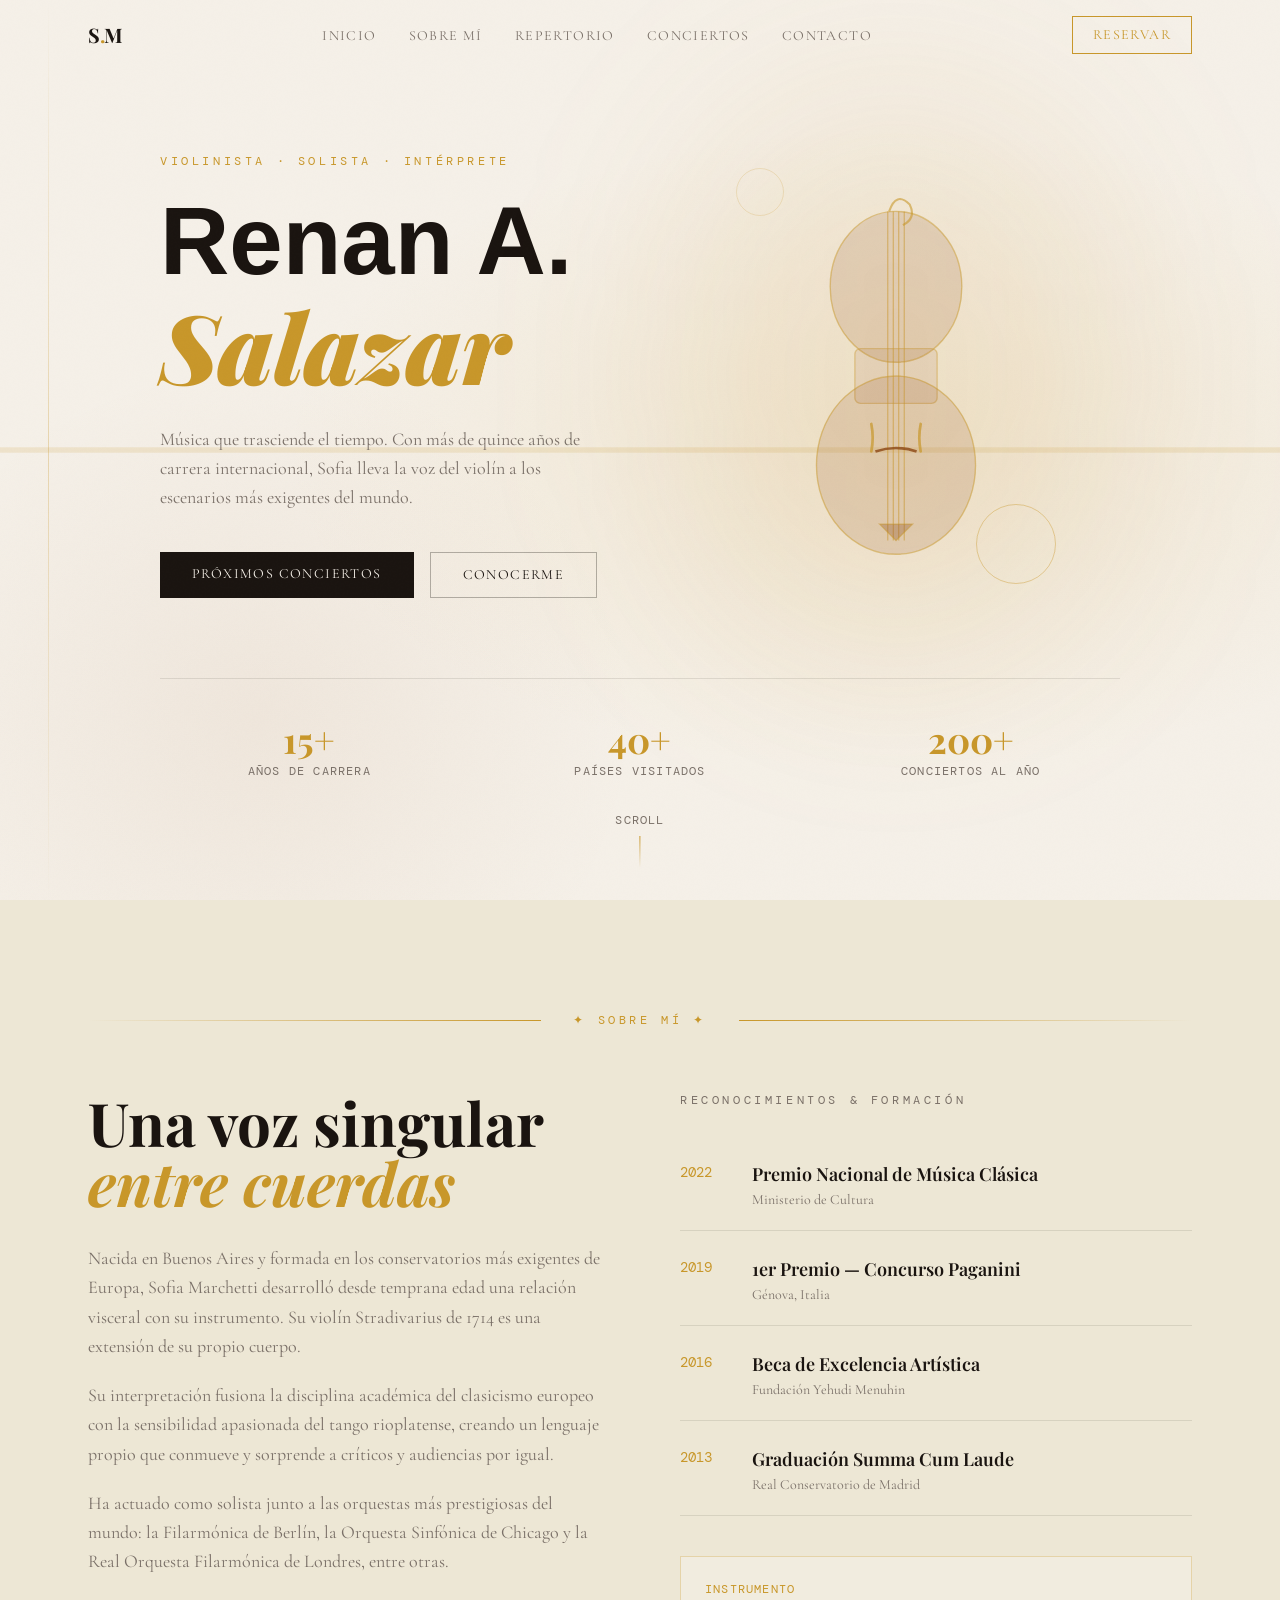
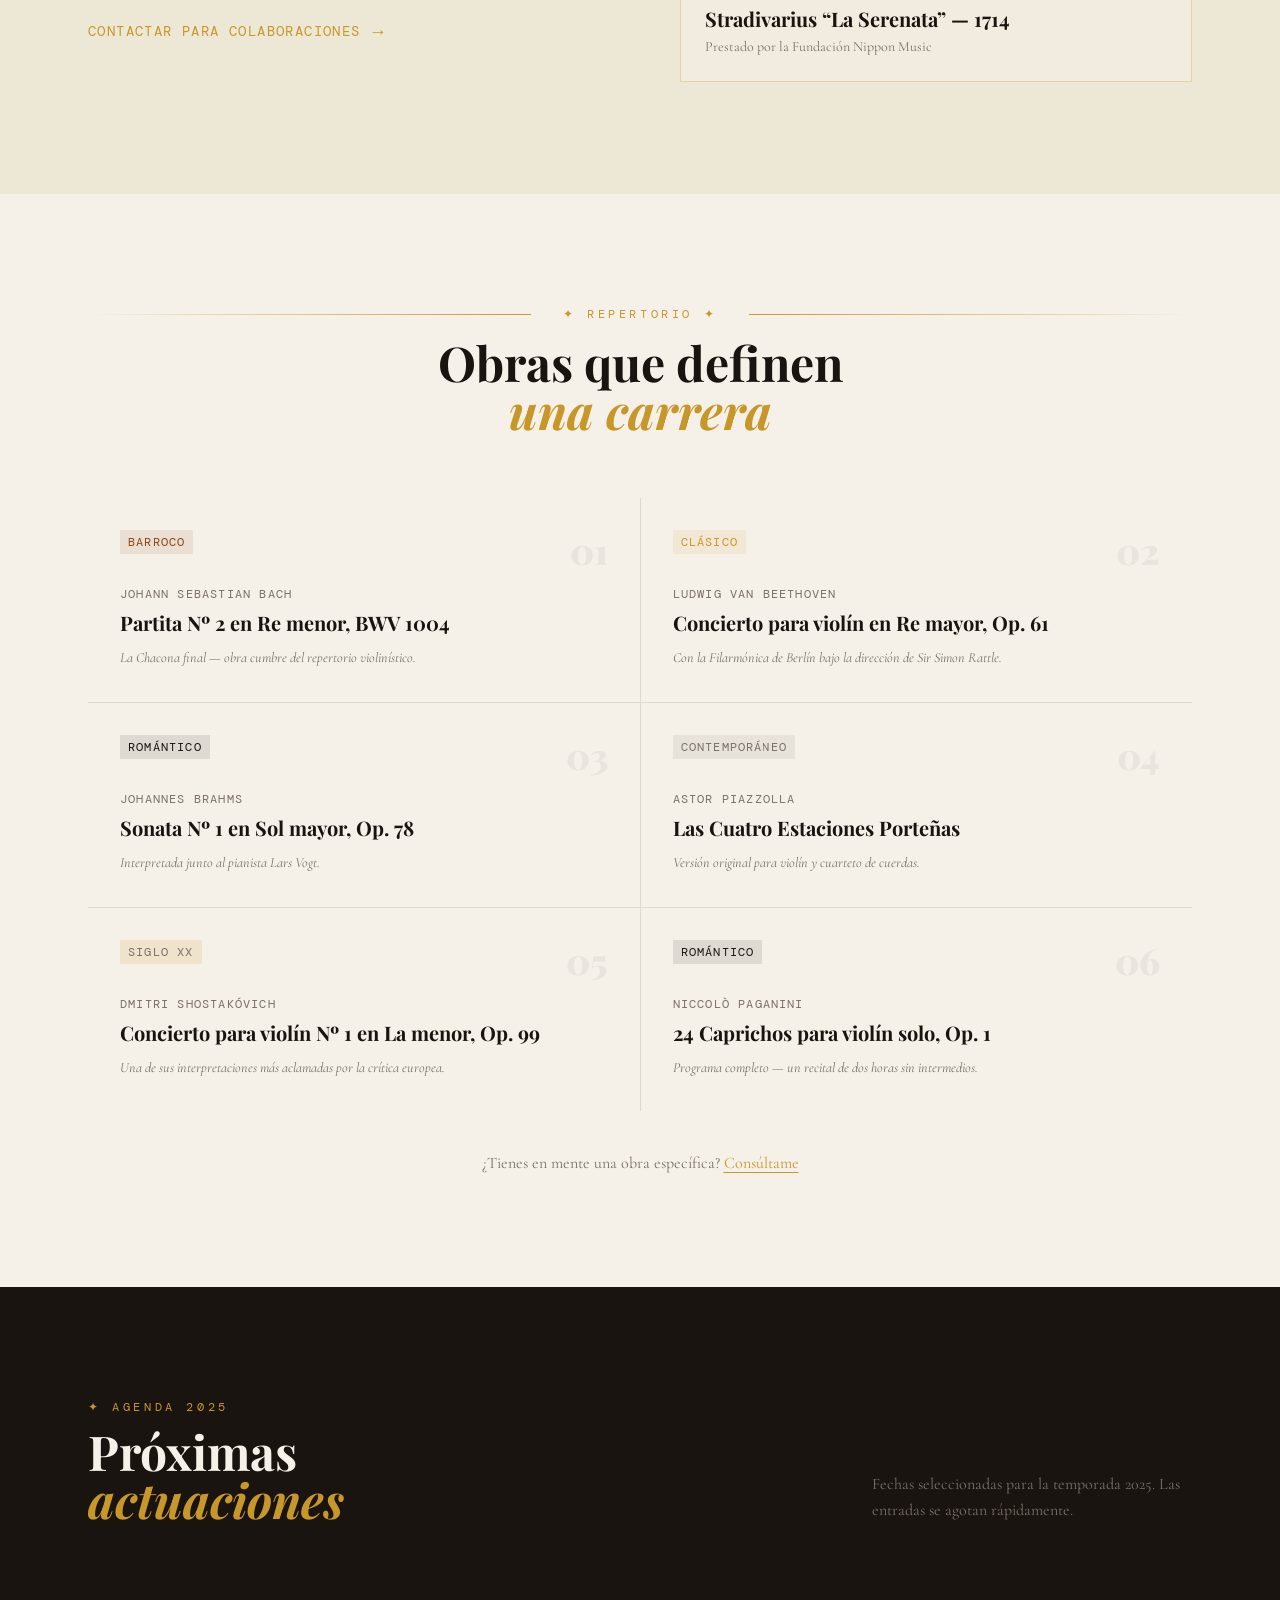
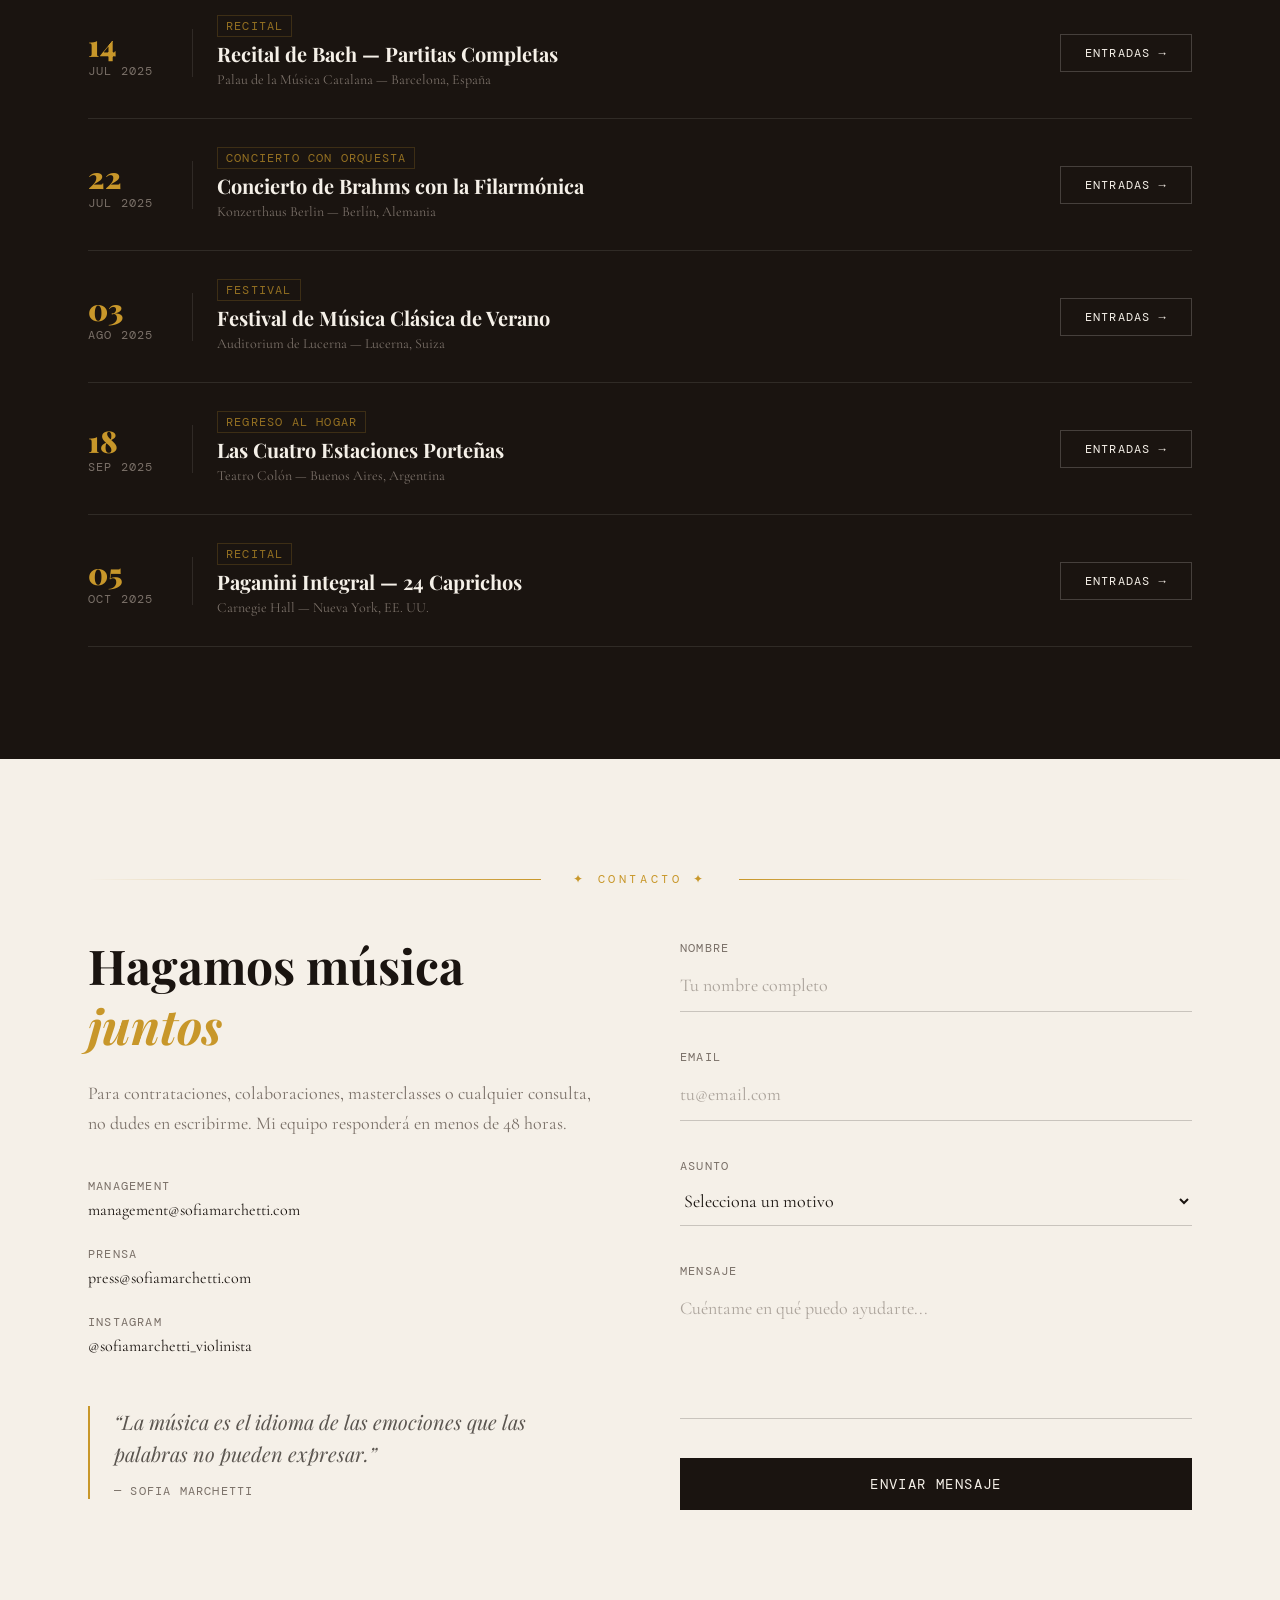
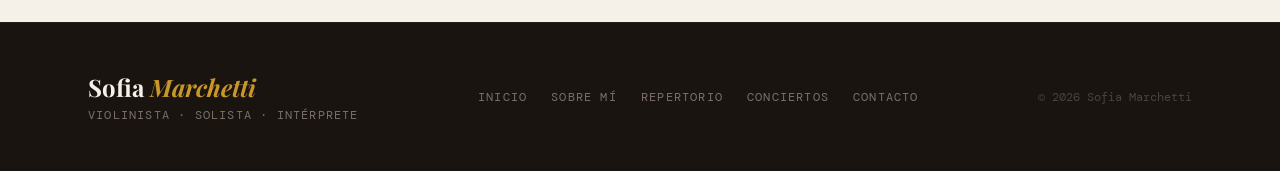
==== commit 15bb16bf: "Version 6" ====
--- a/index.html
+++ b/index.html
@@ -1,8 +1,9 @@
 <!DOCTYPE html><html lang="es"><head><meta charSet="utf-8"/><meta name="viewport" content="width=device-width, initial-scale=1"/><link rel="stylesheet" href="/_next/static/css/73fba4ff27ce37f9.css" crossorigin="" data-precedence="next"/><link rel="preload" as="script" fetchPriority="low" href="/_next/static/chunks/webpack-f021f07b40ee9f01.js" crossorigin=""/><script src="/_next/static/chunks/fd9d1056-c0e6d0dfe0642aea.js" async="" crossorigin=""></script><script src="/_next/static/chunks/503-d1b2e004481ba2ef.js" async="" crossorigin=""></script><script src="/_next/static/chunks/main-app-9c2747aaf47ec6aa.js" async="" crossorigin=""></script><script src="/_next/static/chunks/app/page-2e64b673f8fee6de.js" async=""></script><title>Sofia Marchetti — Violinista</title><meta name="description" content="Violinista clásica y solista de concierto. Descubre su obra, conciertos y trayectoria musical."/><meta property="og:title" content="Sofia Marchetti — Violinista"/><meta property="og:description" content="Violinista clásica y solista de concierto."/><meta property="og:type" content="website"/><meta name="twitter:card" content="summary"/><meta name="twitter:title" content="Sofia Marchetti — Violinista"/><meta name="twitter:description" content="Violinista clásica y solista de concierto."/><script src="/_next/static/chunks/polyfills-c67a75d1b6f99dc8.js" crossorigin="" noModule=""></script><style id="gjs-styles">
-* { box-sizing: border-box; } body {margin: 0;}*{box-sizing:border-box;}body{margin-top:0px;margin-right:0px;margin-bottom:0px;margin-left:0px;}*{box-sizing:border-box;}body{margin-top:0px;margin-right:0px;margin-bottom:0px;margin-left:0px;}*{box-sizing:border-box;}body{margin-top:0px;margin-right:0px;margin-bottom:0px;margin-left:0px;}#ixgqd{background-image:radial-gradient(80% 60% at 70% 50%, rgba(200, 151, 42, 0.1) 0%, transparent 60%), radial-gradient(60% 80% at 20% 80%, rgba(139, 69, 19, 0.06) 0%, transparent 50%);background-color:initial;}#iiiyg{height:400px;}#i7cty{animation-delay:0.1s;animation-fill-mode:forwards;}#iwufv{animation-delay:0.25s;animation-fill-mode:forwards;}#i6v3l{animation-delay:0.38s;animation-fill-mode:forwards;}#i0c4c{animation-delay:0.55s;animation-fill-mode:forwards;}#i90db{animation-delay:0.7s;animation-fill-mode:forwards;}#ix91f{animation-delay:0.5s;animation-fill-mode:forwards;}#ie1yx{animation-delay:0.9s;animation-fill-mode:forwards;}.font-display.text-6xl.lg\:text-8xl.font-black.leading-none.text-\[\#1A1410\].mb-2.opacity-0-start.animate-fade-up{font-family:Helvetica, sans-serif;}
+* { box-sizing: border-box; } body {margin: 0;}*{box-sizing:border-box;}body{margin-top:0px;margin-right:0px;margin-bottom:0px;margin-left:0px;}*{box-sizing:border-box;}body{margin-top:0px;margin-right:0px;margin-bottom:0px;margin-left:0px;}*{box-sizing:border-box;}body{margin-top:0px;margin-right:0px;margin-bottom:0px;margin-left:0px;}*{box-sizing:border-box;}body{margin-top:0px;margin-right:0px;margin-bottom:0px;margin-left:0px;}#ixgqd{background-image:radial-gradient(80% 60% at 70% 50%, rgba(200, 151, 42, 0.1) 0%, transparent 60%), radial-gradient(60% 80% at 20% 80%, rgba(139, 69, 19, 0.06) 0%, transparent 50%);background-color:initial;}#iiiyg{height:400px;}#i7cty{animation-delay:0.1s;animation-fill-mode:forwards;}#iwufv{animation-delay:0.25s;animation-fill-mode:forwards;}#i6v3l{animation-delay:0.38s;animation-fill-mode:forwards;}#i0c4c{animation-delay:0.55s;animation-fill-mode:forwards;}#i90db{animation-delay:0.7s;animation-fill-mode:forwards;}#ix91f{animation-delay:0.5s;animation-fill-mode:forwards;}#ie1yx{animation-delay:0.9s;animation-fill-mode:forwards;}.font-display.text-6xl.lg\:text-8xl.font-black.leading-none.text-\[\#1A1410\].mb-2.opacity-0-start.animate-fade-up{font-family:Helvetica, sans-serif;}
 </style>
 </head><body>
-<body><main><header class="fixed top-0 left-0 right-0 z-50 transition-all duration-500 bg-transparent"><nav class="max-w-6xl mx-auto px-6 py-4 flex items-center justify-between"><a href="#inicio" class="font-display text-xl font-bold tracking-tight text-[#1A1410] hover:text-[#C8972A] transition-colors">S<span class="text-[#C8972A]">.</span>M</a><ul class="hidden md:flex gap-8"><li><a href="#inicio" class="font-body text-sm tracking-widest uppercase text-[#7A7068] hover:text-[#1A1410] string-line transition-colors">Inicio</a></li><li><a href="#sobre-mi" class="font-body text-sm tracking-widest uppercase text-[#7A7068] hover:text-[#1A1410] string-line transition-colors">Sobre mí</a></li><li><a href="#repertorio" class="font-body text-sm tracking-widest uppercase text-[#7A7068] hover:text-[#1A1410] string-line transition-colors">Repertorio</a></li><li><a href="#conciertos" class="font-body text-sm tracking-widest uppercase text-[#7A7068] hover:text-[#1A1410] string-line transition-colors">Conciertos</a></li><li><a href="#contacto" class="font-body text-sm tracking-widest uppercase text-[#7A7068] hover:text-[#1A1410] string-line transition-colors">Contacto</a></li></ul><a href="#contacto" class="hidden md:inline-flex items-center gap-2 px-5 py-2 border border-[#C8972A] text-[#C8972A] font-body text-sm tracking-widest uppercase hover:bg-[#C8972A] hover:text-[#F5F0E8] transition-all duration-300">Reservar</a><button aria-label="Menú" class="md:hidden flex flex-col gap-1.5 p-1"><span class="block w-6 h-px bg-[#1A1410] transition-all duration-300"></span><span class="block w-6 h-px bg-[#1A1410] transition-all duration-300"></span><span class="block w-6 h-px bg-[#1A1410] transition-all duration-300"></span></button></nav><div class="md:hidden overflow-hidden transition-all duration-500 max-h-0 bg-[#F5F0E8]/98 backdrop-blur-md"><ul class="flex flex-col px-6 py-4 gap-4"><li><a href="#inicio" class="font-body text-sm tracking-widest uppercase text-[#7A7068] hover:text-[#1A1410] transition-colors block py-2">Inicio</a></li><li><a href="#sobre-mi" class="font-body text-sm tracking-widest uppercase text-[#7A7068] hover:text-[#1A1410] transition-colors block py-2">Sobre mí</a></li><li><a href="#repertorio" class="font-body text-sm tracking-widest uppercase text-[#7A7068] hover:text-[#1A1410] transition-colors block py-2">Repertorio</a></li><li><a href="#conciertos" class="font-body text-sm tracking-widest uppercase text-[#7A7068] hover:text-[#1A1410] transition-colors block py-2">Conciertos</a></li><li><a href="#contacto" class="font-body text-sm tracking-widest uppercase text-[#7A7068] hover:text-[#1A1410] transition-colors block py-2">Contacto</a></li><li><a href="#contacto" class="inline-flex items-center gap-2 px-5 py-2 border border-[#C8972A] text-[#C8972A] font-body text-sm tracking-widest uppercase hover:bg-[#C8972A] hover:text-[#F5F0E8] transition-all duration-300 mt-2">Reservar</a></li></ul></div></header><section id="inicio" class="relative min-h-screen flex flex-col justify-center overflow-hidden"><div id="ixgqd" class="absolute inset-0"></div><div class="absolute inset-0 flex flex-col justify-center gap-12 opacity-20 pointer-events-none overflow-hidden"><svg viewBox="0 0 500 100" preserveAspectRatio="none" id="iiiyg" class="w-full"><path d="M 0 50 C 150 50, 350 50, 500 50" fill="none" stroke="rgba(200,151,42,0.4)" stroke-width="1.5"></path><path d="M 0 50 C 150 50, 350 50, 500 50" fill="none" stroke="rgba(200,151,42,0.32)" stroke-width="1.3"></path><path d="M 0 50 C 150 50, 350 50, 500 50" fill="none" stroke="rgba(200,151,42,0.24000000000000002)" stroke-width="1.1"></path><path d="M 0 50 C 150 50, 350 50, 500 50" fill="none" stroke="rgba(200,151,42,0.16000000000000003)" stroke-width="0.8999999999999999"></path></svg></div><div class="absolute left-12 top-0 bottom-0 w-px bg-gradient-to-b from-transparent via-[#C8972A]/30 to-transparent hidden lg:block"></div><div class="relative z-10 max-w-6xl mx-auto px-6 pt-28 pb-20"><div class="grid lg:grid-cols-2 gap-16 items-center"><div><p id="i7cty" class="font-mono text-xs tracking-[0.3em] uppercase text-[#C8972A] mb-6 opacity-0-start animate-fade-up">Violinista · Solista · Intérprete</p><h1 id="iwufv" class="font-display text-6xl lg:text-8xl font-black leading-none text-[#1A1410] mb-2 opacity-0-start animate-fade-up">Renan A.</h1><h1 id="i6v3l" class="font-display text-6xl lg:text-8xl font-black leading-none italic text-[#C8972A] mb-8 opacity-0-start animate-fade-up">Salazar S.</h1><p id="i0c4c" class="font-body text-lg text-[#7A7068] leading-relaxed max-w-md mb-10 opacity-0-start animate-fade-up">Música que trasciende el tiempo. Con más de quince años de carrera internacional, Sofia lleva la voz del violín a los escenarios más exigentes del mundo.</p><div id="i90db" class="flex flex-wrap gap-4 opacity-0-start animate-fade-up"><a href="#conciertos" class="px-8 py-3 bg-[#1A1410] text-[#F5F0E8] font-body text-sm tracking-widest uppercase hover:bg-[#C8972A] transition-all duration-300">Próximos Conciertos</a><a href="#sobre-mi" class="px-8 py-3 border border-[#1A1410]/30 text-[#1A1410] font-body text-sm tracking-widest uppercase hover:border-[#C8972A] hover:text-[#C8972A] transition-all duration-300">Conocerme</a></div></div><div id="ix91f" class="relative flex justify-center opacity-0-start animate-fade-in"><div class="relative w-72 h-96"><div class="absolute inset-0 rounded-full bg-[#C8972A]/10 blur-3xl scale-150"></div><svg viewBox="0 0 200 280" fill="none" xmlns="http://www.w3.org/2000/svg" class="w-full h-full relative z-10"><ellipse cx="100" cy="75" rx="48" ry="55" fill="rgba(139,69,19,0.15)" stroke="rgba(200,151,42,0.5)" stroke-width="1"></ellipse><rect x="70" y="120" width="60" height="40" rx="4" fill="rgba(139,69,19,0.10)" stroke="rgba(200,151,42,0.4)" stroke-width="1"></rect><ellipse cx="100" cy="205" rx="58" ry="65" fill="rgba(139,69,19,0.15)" stroke="rgba(200,151,42,0.5)" stroke-width="1"></ellipse><path d="M 82 175 Q 84 185, 82 195" stroke="rgba(200,151,42,0.7)" stroke-width="2" stroke-linecap="round"></path><path d="M 118 175 Q 116 185, 118 195" stroke="rgba(200,151,42,0.7)" stroke-width="2" stroke-linecap="round"></path><line x1="94" y1="20" x2="94" y2="260" stroke="rgba(200,151,42,0.6)" stroke-width="0.8"></line><line x1="98" y1="20" x2="98" y2="260" stroke="rgba(200,151,42,0.6)" stroke-width="0.8"></line><line x1="102" y1="20" x2="102" y2="260" stroke="rgba(200,151,42,0.6)" stroke-width="0.8"></line><line x1="106" y1="20" x2="106" y2="260" stroke="rgba(200,151,42,0.6)" stroke-width="0.8"></line><path d="M 85 195 Q 100 190, 115 195" stroke="rgba(139,69,19,0.8)" stroke-width="2" fill="none"></path><path d="M 95 20 Q 100 5, 110 15 Q 115 25, 105 30" stroke="rgba(200,151,42,0.6)" stroke-width="1.5" fill="none"></path><path d="M 88 248 L 100 260 L 112 248 Z" fill="rgba(139,69,19,0.3)" stroke="rgba(200,151,42,0.5)" stroke-width="1"></path></svg><div class="absolute -bottom-4 -right-4 w-20 h-20 rounded-full border border-[#C8972A]/40"></div><div class="absolute -top-4 -left-4 w-12 h-12 rounded-full border border-[#C8972A]/20"></div></div></div></div><div id="ie1yx" class="grid grid-cols-3 gap-8 mt-20 pt-10 border-t border-[#1A1410]/10 opacity-0-start animate-fade-up"><div class="text-center"><div class="font-display text-3xl lg:text-4xl font-bold text-[#C8972A]">15+</div><div class="font-mono text-xs tracking-widest uppercase text-[#7A7068] mt-1">Años de Carrera</div></div><div class="text-center"><div class="font-display text-3xl lg:text-4xl font-bold text-[#C8972A]">40+</div><div class="font-mono text-xs tracking-widest uppercase text-[#7A7068] mt-1">Países Visitados</div></div><div class="text-center"><div class="font-display text-3xl lg:text-4xl font-bold text-[#C8972A]">200+</div><div class="font-mono text-xs tracking-widest uppercase text-[#7A7068] mt-1">Conciertos al Año</div></div></div></div><div class="absolute bottom-8 left-1/2 -translate-x-1/2 flex flex-col items-center gap-2 animate-bounce"><span class="font-mono text-xs tracking-widest uppercase text-[#7A7068]">scroll</span><div class="w-px h-8 bg-gradient-to-b from-[#C8972A] to-transparent"></div></div></section><section id="sobre-mi" class="py-28 bg-[#EDE7D5]"><div class="max-w-6xl mx-auto px-6"><div class="ornament mb-16"><span class="font-mono text-xs tracking-[0.3em] uppercase text-[#C8972A] px-4">✦ Sobre Mí ✦</span></div><div class="grid lg:grid-cols-2 gap-20 items-start"><div><h2 class="font-display text-5xl lg:text-6xl font-bold text-[#1A1410] leading-tight mb-8">Una voz singular<br/><span class="italic text-[#C8972A]">entre cuerdas</span></h2><div class="space-y-5 font-body text-lg text-[#7A7068] leading-relaxed"><p>Nacida en Buenos Aires y formada en los conservatorios más exigentes de Europa, Sofia Marchetti desarrolló desde temprana edad una relación visceral con su instrumento. Su violín Stradivarius de 1714 es una extensión de su propio cuerpo.</p><p>Su interpretación fusiona la disciplina académica del clasicismo europeo con la sensibilidad apasionada del tango rioplatense, creando un lenguaje propio que conmueve y sorprende a críticos y audiencias por igual.</p><p>Ha actuado como solista junto a las orquestas más prestigiosas del mundo: la Filarmónica de Berlín, la Orquesta Sinfónica de Chicago y la Real Orquesta Filarmónica de Londres, entre otras.</p></div><a href="#contacto" class="inline-flex items-center gap-3 mt-10 font-mono text-sm tracking-widest uppercase text-[#C8972A] hover:gap-5 transition-all duration-300">Contactar para colaboraciones<span class="text-lg">→</span></a></div><div><h3 class="font-mono text-xs tracking-[0.3em] uppercase text-[#7A7068] mb-8">Reconocimientos &amp; Formación</h3><div class="space-y-1"><div class="group flex gap-6 py-5 border-b border-[#1A1410]/10 hover:border-[#C8972A]/40 transition-colors cursor-default"><span class="font-mono text-sm text-[#C8972A] w-12 flex-shrink-0 mt-0.5">2022</span><div><div class="font-display text-lg font-semibold text-[#1A1410] group-hover:text-[#C8972A] transition-colors">Premio Nacional de Música Clásica</div><div class="font-body text-sm text-[#7A7068] mt-0.5">Ministerio de Cultura</div></div></div><div class="group flex gap-6 py-5 border-b border-[#1A1410]/10 hover:border-[#C8972A]/40 transition-colors cursor-default"><span class="font-mono text-sm text-[#C8972A] w-12 flex-shrink-0 mt-0.5">2019</span><div><div class="font-display text-lg font-semibold text-[#1A1410] group-hover:text-[#C8972A] transition-colors">1er Premio — Concurso Paganini</div><div class="font-body text-sm text-[#7A7068] mt-0.5">Génova, Italia</div></div></div><div class="group flex gap-6 py-5 border-b border-[#1A1410]/10 hover:border-[#C8972A]/40 transition-colors cursor-default"><span class="font-mono text-sm text-[#C8972A] w-12 flex-shrink-0 mt-0.5">2016</span><div><div class="font-display text-lg font-semibold text-[#1A1410] group-hover:text-[#C8972A] transition-colors">Beca de Excelencia Artística</div><div class="font-body text-sm text-[#7A7068] mt-0.5">Fundación Yehudi Menuhin</div></div></div><div class="group flex gap-6 py-5 border-b border-[#1A1410]/10 hover:border-[#C8972A]/40 transition-colors cursor-default"><span class="font-mono text-sm text-[#C8972A] w-12 flex-shrink-0 mt-0.5">2013</span><div><div class="font-display text-lg font-semibold text-[#1A1410] group-hover:text-[#C8972A] transition-colors">Graduación Summa Cum Laude</div><div class="font-body text-sm text-[#7A7068] mt-0.5">Real Conservatorio de Madrid</div></div></div></div><div class="mt-10 p-6 border border-[#C8972A]/30 bg-[#F5F0E8]/50"><p class="font-mono text-xs tracking-widest uppercase text-[#C8972A] mb-2">Instrumento</p><p class="font-display text-xl font-bold text-[#1A1410]">Stradivarius “La Serenata” — 1714</p><p class="font-body text-sm text-[#7A7068] mt-1">Prestado por la Fundación Nippon Music</p></div></div></div></div></section><section id="repertorio" class="py-28 bg-[#F5F0E8]"><div class="max-w-6xl mx-auto px-6"><div class="ornament mb-4"><span class="font-mono text-xs tracking-[0.3em] uppercase text-[#C8972A] px-4">✦ Repertorio ✦</span></div><div class="text-center mb-16"><h2 class="font-display text-5xl font-bold text-[#1A1410]">Obras que definen<br/><span class="italic text-[#C8972A]">una carrera</span></h2></div><div class="grid md:grid-cols-2 gap-px bg-[#1A1410]/10"><div class="card-lift bg-[#F5F0E8] p-8 group cursor-default"><div class="flex items-start justify-between gap-4 mb-4"><span class="font-mono text-xs tracking-widest uppercase px-2 py-1 bg-[#8B4513]/10 text-[#8B4513]">Barroco</span><span class="font-display text-4xl font-black text-[#1A1410]/5 group-hover:text-[#C8972A]/10 transition-colors select-none">01</span></div><h3 class="font-mono text-xs tracking-widest uppercase text-[#7A7068] mb-2">Johann Sebastian Bach</h3><h4 class="font-display text-xl font-bold text-[#1A1410] leading-tight mb-3 group-hover:text-[#C8972A] transition-colors">Partita Nº 2 en Re menor, BWV 1004</h4><p class="font-body text-sm text-[#7A7068] italic leading-relaxed">La Chacona final — obra cumbre del repertorio violinístico.</p></div><div class="card-lift bg-[#F5F0E8] p-8 group cursor-default"><div class="flex items-start justify-between gap-4 mb-4"><span class="font-mono text-xs tracking-widest uppercase px-2 py-1 bg-[#C8972A]/10 text-[#C8972A]">Clásico</span><span class="font-display text-4xl font-black text-[#1A1410]/5 group-hover:text-[#C8972A]/10 transition-colors select-none">02</span></div><h3 class="font-mono text-xs tracking-widest uppercase text-[#7A7068] mb-2">Ludwig van Beethoven</h3><h4 class="font-display text-xl font-bold text-[#1A1410] leading-tight mb-3 group-hover:text-[#C8972A] transition-colors">Concierto para violín en Re mayor, Op. 61</h4><p class="font-body text-sm text-[#7A7068] italic leading-relaxed">Con la Filarmónica de Berlín bajo la dirección de Sir Simon Rattle.</p></div><div class="card-lift bg-[#F5F0E8] p-8 group cursor-default"><div class="flex items-start justify-between gap-4 mb-4"><span class="font-mono text-xs tracking-widest uppercase px-2 py-1 bg-[#1A1410]/10 text-[#1A1410]">Romántico</span><span class="font-display text-4xl font-black text-[#1A1410]/5 group-hover:text-[#C8972A]/10 transition-colors select-none">03</span></div><h3 class="font-mono text-xs tracking-widest uppercase text-[#7A7068] mb-2">Johannes Brahms</h3><h4 class="font-display text-xl font-bold text-[#1A1410] leading-tight mb-3 group-hover:text-[#C8972A] transition-colors">Sonata Nº 1 en Sol mayor, Op. 78</h4><p class="font-body text-sm text-[#7A7068] italic leading-relaxed">Interpretada junto al pianista Lars Vogt.</p></div><div class="card-lift bg-[#F5F0E8] p-8 group cursor-default"><div class="flex items-start justify-between gap-4 mb-4"><span class="font-mono text-xs tracking-widest uppercase px-2 py-1 bg-[#7A7068]/10 text-[#7A7068]">Contemporáneo</span><span class="font-display text-4xl font-black text-[#1A1410]/5 group-hover:text-[#C8972A]/10 transition-colors select-none">04</span></div><h3 class="font-mono text-xs tracking-widest uppercase text-[#7A7068] mb-2">Astor Piazzolla</h3><h4 class="font-display text-xl font-bold text-[#1A1410] leading-tight mb-3 group-hover:text-[#C8972A] transition-colors">Las Cuatro Estaciones Porteñas</h4><p class="font-body text-sm text-[#7A7068] italic leading-relaxed">Versión original para violín y cuarteto de cuerdas.</p></div><div class="card-lift bg-[#F5F0E8] p-8 group cursor-default"><div class="flex items-start justify-between gap-4 mb-4"><span class="font-mono text-xs tracking-widest uppercase px-2 py-1 bg-[#C8972A]/15 text-[#7A7068]">Siglo XX</span><span class="font-display text-4xl font-black text-[#1A1410]/5 group-hover:text-[#C8972A]/10 transition-colors select-none">05</span></div><h3 class="font-mono text-xs tracking-widest uppercase text-[#7A7068] mb-2">Dmitri Shostakóvich</h3><h4 class="font-display text-xl font-bold text-[#1A1410] leading-tight mb-3 group-hover:text-[#C8972A] transition-colors">Concierto para violín Nº 1 en La menor, Op. 99</h4><p class="font-body text-sm text-[#7A7068] italic leading-relaxed">Una de sus interpretaciones más aclamadas por la crítica europea.</p></div><div class="card-lift bg-[#F5F0E8] p-8 group cursor-default"><div class="flex items-start justify-between gap-4 mb-4"><span class="font-mono text-xs tracking-widest uppercase px-2 py-1 bg-[#1A1410]/10 text-[#1A1410]">Romántico</span><span class="font-display text-4xl font-black text-[#1A1410]/5 group-hover:text-[#C8972A]/10 transition-colors select-none">06</span></div><h3 class="font-mono text-xs tracking-widest uppercase text-[#7A7068] mb-2">Niccolò Paganini</h3><h4 class="font-display text-xl font-bold text-[#1A1410] leading-tight mb-3 group-hover:text-[#C8972A] transition-colors">24 Caprichos para violín solo, Op. 1</h4><p class="font-body text-sm text-[#7A7068] italic leading-relaxed">Programa completo — un recital de dos horas sin intermedios.</p></div></div><p class="text-center font-body text-[#7A7068] mt-10">¿Tienes en mente una obra específica?<!-- --> <a href="#contacto" class="text-[#C8972A] underline underline-offset-4 hover:no-underline">Consúltame</a></p></div></section><section id="conciertos" class="py-28 bg-[#1A1410]"><div class="max-w-6xl mx-auto px-6"><div class="flex flex-col md:flex-row md:items-end justify-between gap-6 mb-16"><div><p class="font-mono text-xs tracking-[0.3em] uppercase text-[#C8972A] mb-3">✦ Agenda 2025</p><h2 class="font-display text-5xl font-bold text-[#F5F0E8]">Próximas<br/><span class="italic text-[#C8972A]">actuaciones</span></h2></div><p class="font-body text-[#7A7068] max-w-xs leading-relaxed">Fechas seleccionadas para la temporada 2025. Las entradas se agotan rápidamente.</p></div><div class="space-y-0"><div class="group flex flex-col md:flex-row md:items-center gap-6 py-7 border-b border-[#F5F0E8]/10 hover:border-[#C8972A]/40 transition-colors"><div class="flex-shrink-0 w-20 text-center md:text-left"><div class="font-display text-3xl font-black text-[#C8972A]">14</div><div class="font-mono text-xs tracking-widest uppercase text-[#7A7068]">Jul<!-- --> <!-- -->2025</div></div><div class="hidden md:block w-px h-12 bg-[#F5F0E8]/10 flex-shrink-0 group-hover:bg-[#C8972A]/30 transition-colors"></div><div class="flex-1 min-w-0"><div class="flex flex-wrap gap-2 items-center mb-1"><span class="font-mono text-xs tracking-widest uppercase text-[#C8972A]/70 px-2 py-0.5 border border-[#C8972A]/20">Recital</span></div><h3 class="font-display text-xl font-bold text-[#F5F0E8] group-hover:text-[#C8972A] transition-colors leading-tight">Recital de Bach — Partitas Completas</h3><p class="font-body text-sm text-[#7A7068] mt-1">Palau de la Música Catalana<!-- --> — <!-- -->Barcelona, España</p></div><a href="#" class="flex-shrink-0 px-6 py-2.5 border border-[#F5F0E8]/20 text-[#F5F0E8] font-mono text-xs tracking-widest uppercase hover:bg-[#C8972A] hover:border-[#C8972A] hover:text-[#1A1410] transition-all duration-300">Entradas →</a></div><div class="group flex flex-col md:flex-row md:items-center gap-6 py-7 border-b border-[#F5F0E8]/10 hover:border-[#C8972A]/40 transition-colors"><div class="flex-shrink-0 w-20 text-center md:text-left"><div class="font-display text-3xl font-black text-[#C8972A]">22</div><div class="font-mono text-xs tracking-widest uppercase text-[#7A7068]">Jul<!-- --> <!-- -->2025</div></div><div class="hidden md:block w-px h-12 bg-[#F5F0E8]/10 flex-shrink-0 group-hover:bg-[#C8972A]/30 transition-colors"></div><div class="flex-1 min-w-0"><div class="flex flex-wrap gap-2 items-center mb-1"><span class="font-mono text-xs tracking-widest uppercase text-[#C8972A]/70 px-2 py-0.5 border border-[#C8972A]/20">Concierto con orquesta</span></div><h3 class="font-display text-xl font-bold text-[#F5F0E8] group-hover:text-[#C8972A] transition-colors leading-tight">Concierto de Brahms con la Filarmónica</h3><p class="font-body text-sm text-[#7A7068] mt-1">Konzerthaus Berlin<!-- --> — <!-- -->Berlín, Alemania</p></div><a href="#" class="flex-shrink-0 px-6 py-2.5 border border-[#F5F0E8]/20 text-[#F5F0E8] font-mono text-xs tracking-widest uppercase hover:bg-[#C8972A] hover:border-[#C8972A] hover:text-[#1A1410] transition-all duration-300">Entradas →</a></div><div class="group flex flex-col md:flex-row md:items-center gap-6 py-7 border-b border-[#F5F0E8]/10 hover:border-[#C8972A]/40 transition-colors"><div class="flex-shrink-0 w-20 text-center md:text-left"><div class="font-display text-3xl font-black text-[#C8972A]">03</div><div class="font-mono text-xs tracking-widest uppercase text-[#7A7068]">Ago<!-- --> <!-- -->2025</div></div><div class="hidden md:block w-px h-12 bg-[#F5F0E8]/10 flex-shrink-0 group-hover:bg-[#C8972A]/30 transition-colors"></div><div class="flex-1 min-w-0"><div class="flex flex-wrap gap-2 items-center mb-1"><span class="font-mono text-xs tracking-widest uppercase text-[#C8972A]/70 px-2 py-0.5 border border-[#C8972A]/20">Festival</span></div><h3 class="font-display text-xl font-bold text-[#F5F0E8] group-hover:text-[#C8972A] transition-colors leading-tight">Festival de Música Clásica de Verano</h3><p class="font-body text-sm text-[#7A7068] mt-1">Auditorium de Lucerna<!-- --> — <!-- -->Lucerna, Suiza</p></div><a href="#" class="flex-shrink-0 px-6 py-2.5 border border-[#F5F0E8]/20 text-[#F5F0E8] font-mono text-xs tracking-widest uppercase hover:bg-[#C8972A] hover:border-[#C8972A] hover:text-[#1A1410] transition-all duration-300">Entradas →</a></div><div class="group flex flex-col md:flex-row md:items-center gap-6 py-7 border-b border-[#F5F0E8]/10 hover:border-[#C8972A]/40 transition-colors"><div class="flex-shrink-0 w-20 text-center md:text-left"><div class="font-display text-3xl font-black text-[#C8972A]">18</div><div class="font-mono text-xs tracking-widest uppercase text-[#7A7068]">Sep<!-- --> <!-- -->2025</div></div><div class="hidden md:block w-px h-12 bg-[#F5F0E8]/10 flex-shrink-0 group-hover:bg-[#C8972A]/30 transition-colors"></div><div class="flex-1 min-w-0"><div class="flex flex-wrap gap-2 items-center mb-1"><span class="font-mono text-xs tracking-widest uppercase text-[#C8972A]/70 px-2 py-0.5 border border-[#C8972A]/20">Regreso al hogar</span></div><h3 class="font-display text-xl font-bold text-[#F5F0E8] group-hover:text-[#C8972A] transition-colors leading-tight">Las Cuatro Estaciones Porteñas</h3><p class="font-body text-sm text-[#7A7068] mt-1">Teatro Colón<!-- --> — <!-- -->Buenos Aires, Argentina</p></div><a href="#" class="flex-shrink-0 px-6 py-2.5 border border-[#F5F0E8]/20 text-[#F5F0E8] font-mono text-xs tracking-widest uppercase hover:bg-[#C8972A] hover:border-[#C8972A] hover:text-[#1A1410] transition-all duration-300">Entradas →</a></div><div class="group flex flex-col md:flex-row md:items-center gap-6 py-7 border-b border-[#F5F0E8]/10 hover:border-[#C8972A]/40 transition-colors"><div class="flex-shrink-0 w-20 text-center md:text-left"><div class="font-display text-3xl font-black text-[#C8972A]">05</div><div class="font-mono text-xs tracking-widest uppercase text-[#7A7068]">Oct<!-- --> <!-- -->2025</div></div><div class="hidden md:block w-px h-12 bg-[#F5F0E8]/10 flex-shrink-0 group-hover:bg-[#C8972A]/30 transition-colors"></div><div class="flex-1 min-w-0"><div class="flex flex-wrap gap-2 items-center mb-1"><span class="font-mono text-xs tracking-widest uppercase text-[#C8972A]/70 px-2 py-0.5 border border-[#C8972A]/20">Recital</span></div><h3 class="font-display text-xl font-bold text-[#F5F0E8] group-hover:text-[#C8972A] transition-colors leading-tight">Paganini Integral — 24 Caprichos</h3><p class="font-body text-sm text-[#7A7068] mt-1">Carnegie Hall<!-- --> — <!-- -->Nueva York, EE. UU.</p></div><a href="#" class="flex-shrink-0 px-6 py-2.5 border border-[#F5F0E8]/20 text-[#F5F0E8] font-mono text-xs tracking-widest uppercase hover:bg-[#C8972A] hover:border-[#C8972A] hover:text-[#1A1410] transition-all duration-300">Entradas →</a></div></div></div></section><section id="contacto" class="py-28 bg-[#F5F0E8]"><div class="max-w-6xl mx-auto px-6"><div class="ornament mb-4"><span class="font-mono text-xs tracking-[0.3em] uppercase text-[#C8972A] px-4">✦ Contacto ✦</span></div><div class="grid lg:grid-cols-2 gap-20 mt-12"><div><h2 class="font-display text-5xl font-bold text-[#1A1410] leading-tight mb-6">Hagamos música<br/><span class="italic text-[#C8972A]">juntos</span></h2><p class="font-body text-lg text-[#7A7068] leading-relaxed mb-10">Para contrataciones, colaboraciones, masterclasses o cualquier consulta, no dudes en escribirme. Mi equipo responderá en menos de 48 horas.</p><div class="space-y-6"><div><p class="font-mono text-xs tracking-widest uppercase text-[#7A7068] mb-1">Management</p><p class="font-body text-[#1A1410]">management@sofiamarchetti.com</p></div><div><p class="font-mono text-xs tracking-widest uppercase text-[#7A7068] mb-1">Prensa</p><p class="font-body text-[#1A1410]">press@sofiamarchetti.com</p></div><div><p class="font-mono text-xs tracking-widest uppercase text-[#7A7068] mb-1">Instagram</p><p class="font-body text-[#1A1410]">@sofiamarchetti_violinista</p></div></div><blockquote class="mt-12 pl-6 border-l-2 border-[#C8972A]"><p class="font-display text-xl italic text-[#1A1410]/70 leading-relaxed">“La música es el idioma de las emociones que las palabras no pueden expresar.”</p><cite class="font-mono text-xs tracking-widest uppercase text-[#7A7068] mt-3 block not-italic">— Sofia Marchetti</cite></blockquote></div><div><form class="space-y-8"><div><label class="font-mono text-xs tracking-widest uppercase text-[#7A7068]">Nombre</label><input type="text" required placeholder="Tu nombre completo" value="" class="w-full bg-transparent border-b border-[#1A1410]/20 focus:border-[#C8972A] outline-none py-3 font-body text-[#1A1410] placeholder:text-[#7A7068]/60 text-lg transition-colors"/></div><div><label class="font-mono text-xs tracking-widest uppercase text-[#7A7068]">Email</label><input type="email" required placeholder="tu@email.com" value="" class="w-full bg-transparent border-b border-[#1A1410]/20 focus:border-[#C8972A] outline-none py-3 font-body text-[#1A1410] placeholder:text-[#7A7068]/60 text-lg transition-colors"/></div><div><label class="font-mono text-xs tracking-widest uppercase text-[#7A7068]">Asunto</label><select required class="w-full bg-transparent border-b border-[#1A1410]/20 focus:border-[#C8972A] outline-none py-3 font-body text-[#1A1410] placeholder:text-[#7A7068]/60 text-lg transition-colors cursor-pointer"><option value="" disabled selected>Selecciona un motivo</option><option value="contratacion">Contratación para concierto</option><option value="colaboracion">Colaboración artística</option><option value="masterclass">Masterclass / clases</option><option value="prensa">Prensa / medios</option><option value="otro">Otro</option></select></div><div><label class="font-mono text-xs tracking-widest uppercase text-[#7A7068]">Mensaje</label><textarea required rows="4" placeholder="Cuéntame en qué puedo ayudarte..." class="w-full bg-transparent border-b border-[#1A1410]/20 focus:border-[#C8972A] outline-none py-3 font-body text-[#1A1410] placeholder:text-[#7A7068]/60 text-lg transition-colors resize-none"></textarea></div><button type="submit" class="w-full py-4 bg-[#1A1410] text-[#F5F0E8] font-mono text-sm tracking-widest uppercase hover:bg-[#C8972A] transition-all duration-300 active:scale-98">Enviar mensaje</button></form></div></div></div></section><footer class="bg-[#1A1410] border-t border-[#F5F0E8]/5 py-12"><div class="max-w-6xl mx-auto px-6 flex flex-col md:flex-row items-center justify-between gap-6"><div class="text-center md:text-left"><p class="font-display text-2xl font-bold text-[#F5F0E8]">Sofia <span class="italic text-[#C8972A]">Marchetti</span></p><p class="font-mono text-xs tracking-widest uppercase text-[#7A7068] mt-1">Violinista · Solista · Intérprete</p></div><nav class="flex flex-wrap justify-center gap-6"><a href="#inicio" class="font-mono text-xs tracking-widest uppercase text-[#7A7068] hover:text-[#C8972A] transition-colors">Inicio</a><a href="#sobre-mi" class="font-mono text-xs tracking-widest uppercase text-[#7A7068] hover:text-[#C8972A] transition-colors">Sobre mí</a><a href="#repertorio" class="font-mono text-xs tracking-widest uppercase text-[#7A7068] hover:text-[#C8972A] transition-colors">Repertorio</a><a href="#conciertos" class="font-mono text-xs tracking-widest uppercase text-[#7A7068] hover:text-[#C8972A] transition-colors">Conciertos</a><a href="#contacto" class="font-mono text-xs tracking-widest uppercase text-[#7A7068] hover:text-[#C8972A] transition-colors">Contacto</a></nav><p class="font-mono text-xs text-[#7A7068]/50">© <!-- -->2026<!-- --> Sofia Marchetti</p></div></footer></main></body>
+<body><main><header class="fixed top-0 left-0 right-0 z-50 transition-all duration-500 bg-transparent"><nav class="max-w-6xl mx-auto px-6 py-4 flex items-center justify-between"><a href="#inicio" class="font-display text-xl font-bold tracking-tight text-[#1A1410] hover:text-[#C8972A] transition-colors">S<span class="text-[#C8972A]">.</span>M</a><ul class="hidden md:flex gap-8"><li><a href="#inicio" class="font-body text-sm tracking-widest uppercase text-[#7A7068] hover:text-[#1A1410] string-line transition-colors">Inicio</a></li><li><a href="#sobre-mi" class="font-body text-sm tracking-widest uppercase text-[#7A7068] hover:text-[#1A1410] string-line transition-colors">Sobre mí</a></li><li><a href="#repertorio" class="font-body text-sm tracking-widest uppercase text-[#7A7068] hover:text-[#1A1410] string-line transition-colors">Repertorio</a></li><li><a href="#conciertos" class="font-body text-sm tracking-widest uppercase text-[#7A7068] hover:text-[#1A1410] string-line transition-colors">Conciertos</a></li><li><a href="#contacto" class="font-body text-sm tracking-widest uppercase text-[#7A7068] hover:text-[#1A1410] string-line transition-colors">Contacto</a></li></ul><a href="#contacto" class="hidden md:inline-flex items-center gap-2 px-5 py-2 border border-[#C8972A] text-[#C8972A] font-body text-sm tracking-widest uppercase hover:bg-[#C8972A] hover:text-[#F5F0E8] transition-all duration-300">Reservar</a><button aria-label="Menú" class="md:hidden flex flex-col gap-1.5 p-1"><span class="block w-6 h-px bg-[#1A1410] transition-all duration-300"></span><span class="block w-6 h-px bg-[#1A1410] transition-all duration-300"></span><span class="block w-6 h-px bg-[#1A1410] transition-all duration-300"></span></button></nav><div class="md:hidden overflow-hidden transition-all duration-500 max-h-0 bg-[#F5F0E8]/98 backdrop-blur-md"><ul class="flex flex-col px-6 py-4 gap-4"><li><a href="#inicio" class="font-body text-sm tracking-widest uppercase text-[#7A7068] hover:text-[#1A1410] transition-colors block py-2">Inicio</a></li><li><a href="#sobre-mi" class="font-body text-sm tracking-widest uppercase text-[#7A7068] hover:text-[#1A1410] transition-colors block py-2">Sobre mí</a></li><li><a href="#repertorio" class="font-body text-sm tracking-widest uppercase text-[#7A7068] hover:text-[#1A1410] transition-colors block py-2">Repertorio</a></li><li><a href="#conciertos" class="font-body text-sm tracking-widest uppercase text-[#7A7068] hover:text-[#1A1410] transition-colors block py-2">Conciertos</a></li><li><a href="#contacto" class="font-body text-sm tracking-widest uppercase text-[#7A7068] hover:text-[#1A1410] transition-colors block py-2">Contacto</a></li><li><a href="#contacto" class="inline-flex items-center gap-2 px-5 py-2 border border-[#C8972A] text-[#C8972A] font-body text-sm tracking-widest uppercase hover:bg-[#C8972A] hover:text-[#F5F0E8] transition-all duration-300 mt-2">Reservar</a></li></ul></div></header><section id="inicio" class="relative min-h-screen flex flex-col justify-center overflow-hidden"><div id="ixgqd" class="absolute inset-0"></div><div class="absolute inset-0 flex flex-col justify-center gap-12 opacity-20 pointer-events-none overflow-hidden"><svg viewBox="0 0 500 100" preserveAspectRatio="none" id="iiiyg" class="w-full"><path d="M 0 50 C 150 50, 350 50, 500 50" fill="none" stroke="rgba(200,151,42,0.4)" stroke-width="1.5"></path><path d="M 0 50 C 150 50, 350 50, 500 50" fill="none" stroke="rgba(200,151,42,0.32)" stroke-width="1.3"></path><path d="M 0 50 C 150 50, 350 50, 500 50" fill="none" stroke="rgba(200,151,42,0.24000000000000002)" stroke-width="1.1"></path><path d="M 0 50 C 150 50, 350 50, 500 50" fill="none" stroke="rgba(200,151,42,0.16000000000000003)" stroke-width="0.8999999999999999"></path></svg></div><div class="absolute left-12 top-0 bottom-0 w-px bg-gradient-to-b from-transparent via-[#C8972A]/30 to-transparent hidden lg:block"></div><div class="relative z-10 max-w-6xl mx-auto px-6 pt-28 pb-20"><div class="grid lg:grid-cols-2 gap-16 items-center"><div><p id="i7cty" class="font-mono text-xs tracking-[0.3em] uppercase text-[#C8972A] mb-6 opacity-0-start animate-fade-up">Violinista · Solista · Intérprete</p><h1 id="iwufv" class="font-display text-6xl lg:text-8xl font-black leading-none text-[#1A1410] mb-2 opacity-0-start animate-fade-up">Renan A.</h1><h1 id="i6v3l" class="font-display text-6xl lg:text-8xl font-black leading-none italic text-[#C8972A] mb-8 opacity-0-start animate-fade-up">Salazar</h1><p id="i0c4c" class="font-body text-lg text-[#7A7068] leading-relaxed max-w-md mb-10 opacity-0-start animate-fade-up">Música que trasciende el tiempo. Con más de quince años de carrera internacional, Sofia lleva la voz del violín a los escenarios más exigentes del mundo.</p><div id="i90db" class="flex flex-wrap gap-4 opacity-0-start animate-fade-up"><a href="#conciertos" class="px-8 py-3 bg-[#1A1410] text-[#F5F0E8] font-body text-sm tracking-widest uppercase hover:bg-[#C8972A] transition-all duration-300">Próximos Conciertos</a><a href="#sobre-mi" class="px-8 py-3 border border-[#1A1410]/30 text-[#1A1410] font-body text-sm tracking-widest uppercase hover:border-[#C8972A] hover:text-[#C8972A] transition-all duration-300">Conocerme</a></div></div><div id="ix91f" class="relative flex justify-center opacity-0-start animate-fade-in"><div class="relative w-72 h-96"><div class="absolute inset-0 rounded-full bg-[#C8972A]/10 blur-3xl scale-150"></div><svg viewBox="0 0 200 280" fill="none" xmlns="http://www.w3.org/2000/svg" class="w-full h-full relative z-10"><ellipse cx="100" cy="75" rx="48" ry="55" fill="rgba(139,69,19,0.15)" stroke="rgba(200,151,42,0.5)" stroke-width="1"></ellipse><rect x="70" y="120" width="60" height="40" rx="4" fill="rgba(139,69,19,0.10)" stroke="rgba(200,151,42,0.4)" stroke-width="1"></rect><ellipse cx="100" cy="205" rx="58" ry="65" fill="rgba(139,69,19,0.15)" stroke="rgba(200,151,42,0.5)" stroke-width="1"></ellipse><path d="M 82 175 Q 84 185, 82 195" stroke="rgba(200,151,42,0.7)" stroke-width="2" stroke-linecap="round"></path><path d="M 118 175 Q 116 185, 118 195" stroke="rgba(200,151,42,0.7)" stroke-width="2" stroke-linecap="round"></path><line x1="94" y1="20" x2="94" y2="260" stroke="rgba(200,151,42,0.6)" stroke-width="0.8"></line><line x1="98" y1="20" x2="98" y2="260" stroke="rgba(200,151,42,0.6)" stroke-width="0.8"></line><line x1="102" y1="20" x2="102" y2="260" stroke="rgba(200,151,42,0.6)" stroke-width="0.8"></line><line x1="106" y1="20" x2="106" y2="260" stroke="rgba(200,151,42,0.6)" stroke-width="0.8"></line><path d="M 85 195 Q 100 190, 115 195" stroke="rgba(139,69,19,0.8)" stroke-width="2" fill="none"></path><path d="M 95 20 Q 100 5, 110 15 Q 115 25, 105 30" stroke="rgba(200,151,42,0.6)" stroke-width="1.5" fill="none"></path><path d="M 88 248 L 100 260 L 112 248 Z" fill="rgba(139,69,19,0.3)" stroke="rgba(200,151,42,0.5)" stroke-width="1"></path></svg><div class="absolute -bottom-4 -right-4 w-20 h-20 rounded-full border border-[#C8972A]/40"></div><div class="absolute -top-4 -left-4 w-12 h-12 rounded-full border border-[#C8972A]/20"></div></div></div></div><div id="ie1yx" class="grid grid-cols-3 gap-8 mt-20 pt-10 border-t border-[#1A1410]/10 opacity-0-start animate-fade-up"><div class="text-center"><div class="font-display text-3xl lg:text-4xl font-bold text-[#C8972A]">15+</div><div class="font-mono text-xs tracking-widest uppercase text-[#7A7068] mt-1">Años de Carrera</div></div><div class="text-center"><div class="font-display text-3xl lg:text-4xl font-bold text-[#C8972A]">40+</div><div class="font-mono text-xs tracking-widest uppercase text-[#7A7068] mt-1">Países Visitados</div></div><div class="text-center"><div class="font-display text-3xl lg:text-4xl font-bold text-[#C8972A]">200+</div><div class="font-mono text-xs tracking-widest uppercase text-[#7A7068] mt-1">Conciertos al Año</div></div></div></div><div class="absolute bottom-8 left-1/2 -translate-x-1/2 flex flex-col items-center gap-2 animate-bounce"><span class="font-mono text-xs tracking-widest uppercase text-[#7A7068]">scroll</span><div class="w-px h-8 bg-gradient-to-b from-[#C8972A] to-transparent"></div></div></section><section id="sobre-mi" class="py-28 bg-[#EDE7D5]"><div class="max-w-6xl mx-auto px-6"><div class="ornament mb-16"><span class="font-mono text-xs tracking-[0.3em] uppercase text-[#C8972A] px-4">✦ Sobre Mí ✦</span></div><div class="grid lg:grid-cols-2 gap-20 items-start"><div><h2 class="font-display text-5xl lg:text-6xl font-bold text-[#1A1410] leading-tight mb-8">Una voz singular<br/><span class="italic text-[#C8972A]">entre cuerdas</span></h2><div class="space-y-5 font-body text-lg text-[#7A7068] leading-relaxed"><p>Nacida en Buenos Aires y formada en los conservatorios más exigentes de Europa, Sofia Marchetti desarrolló desde temprana edad una relación visceral con su instrumento. Su violín Stradivarius de 1714 es una extensión de su propio cuerpo.</p><p>Su interpretación fusiona la disciplina académica del clasicismo europeo con la sensibilidad apasionada del tango rioplatense, creando un lenguaje propio que conmueve y sorprende a críticos y audiencias por igual.</p><p>Ha actuado como solista junto a las orquestas más prestigiosas del mundo: la Filarmónica de Berlín, la Orquesta Sinfónica de Chicago y la Real Orquesta Filarmónica de Londres, entre otras.</p></div><a href="#contacto" class="inline-flex items-center gap-3 mt-10 font-mono text-sm tracking-widest uppercase text-[#C8972A] hover:gap-5 transition-all duration-300">Contactar para colaboraciones<span class="text-lg">→</span></a></div><div><h3 class="font-mono text-xs tracking-[0.3em] uppercase text-[#7A7068] mb-8">Reconocimientos &amp; Formación</h3><div class="space-y-1"><div class="group flex gap-6 py-5 border-b border-[#1A1410]/10 hover:border-[#C8972A]/40 transition-colors cursor-default"><span class="font-mono text-sm text-[#C8972A] w-12 flex-shrink-0 mt-0.5">2022</span><div><div class="font-display text-lg font-semibold text-[#1A1410] group-hover:text-[#C8972A] transition-colors">Premio Nacional de Música Clásica</div><div class="font-body text-sm text-[#7A7068] mt-0.5">Ministerio de Cultura</div></div></div><div class="group flex gap-6 py-5 border-b border-[#1A1410]/10 hover:border-[#C8972A]/40 transition-colors cursor-default"><span class="font-mono text-sm text-[#C8972A] w-12 flex-shrink-0 mt-0.5">2019</span><div><div class="font-display text-lg font-semibold text-[#1A1410] group-hover:text-[#C8972A] transition-colors">1er Premio — Concurso Paganini</div><div class="font-body text-sm text-[#7A7068] mt-0.5">Génova, Italia</div></div></div><div class="group flex gap-6 py-5 border-b border-[#1A1410]/10 hover:border-[#C8972A]/40 transition-colors cursor-default"><span class="font-mono text-sm text-[#C8972A] w-12 flex-shrink-0 mt-0.5">2016</span><div><div class="font-display text-lg font-semibold text-[#1A1410] group-hover:text-[#C8972A] transition-colors">Beca de Excelencia Artística</div><div class="font-body text-sm text-[#7A7068] mt-0.5">Fundación Yehudi Menuhin</div></div></div><div class="group flex gap-6 py-5 border-b border-[#1A1410]/10 hover:border-[#C8972A]/40 transition-colors cursor-default"><span class="font-mono text-sm text-[#C8972A] w-12 flex-shrink-0 mt-0.5">2013</span><div><div class="font-display text-lg font-semibold text-[#1A1410] group-hover:text-[#C8972A] transition-colors">Graduación Summa Cum Laude</div><div class="font-body text-sm text-[#7A7068] mt-0.5">Real Conservatorio de Madrid</div></div></div></div><div class="mt-10 p-6 border border-[#C8972A]/30 bg-[#F5F0E8]/50"><p class="font-mono text-xs tracking-widest uppercase text-[#C8972A] mb-2">Instrumento</p><p class="font-display text-xl font-bold text-[#1A1410]">Stradivarius “La Serenata” — 1714</p><p class="font-body text-sm text-[#7A7068] mt-1">Prestado por la Fundación Nippon Music</p></div></div></div></div></section><section id="repertorio" class="py-28 bg-[#F5F0E8]"><div class="max-w-6xl mx-auto px-6"><div class="ornament mb-4"><span class="font-mono text-xs tracking-[0.3em] uppercase text-[#C8972A] px-4">✦ Repertorio ✦</span></div><div class="text-center mb-16"><h2 class="font-display text-5xl font-bold text-[#1A1410]">Obras que definen<br/><span class="italic text-[#C8972A]">una carrera</span></h2></div><div class="grid md:grid-cols-2 gap-px bg-[#1A1410]/10"><div class="card-lift bg-[#F5F0E8] p-8 group cursor-default"><div class="flex items-start justify-between gap-4 mb-4"><span class="font-mono text-xs tracking-widest uppercase px-2 py-1 bg-[#8B4513]/10 text-[#8B4513]">Barroco</span><span class="font-display text-4xl font-black text-[#1A1410]/5 group-hover:text-[#C8972A]/10 transition-colors select-none">01</span></div><h3 class="font-mono text-xs tracking-widest uppercase text-[#7A7068] mb-2">Johann Sebastian Bach</h3><h4 class="font-display text-xl font-bold text-[#1A1410] leading-tight mb-3 group-hover:text-[#C8972A] transition-colors">Partita Nº 2 en Re menor, BWV 1004</h4><p class="font-body text-sm text-[#7A7068] italic leading-relaxed">La Chacona final — obra cumbre del repertorio violinístico.</p></div><div class="card-lift bg-[#F5F0E8] p-8 group cursor-default"><div class="flex items-start justify-between gap-4 mb-4"><span class="font-mono text-xs tracking-widest uppercase px-2 py-1 bg-[#C8972A]/10 text-[#C8972A]">Clásico</span><span class="font-display text-4xl font-black text-[#1A1410]/5 group-hover:text-[#C8972A]/10 transition-colors select-none">02</span></div><h3 class="font-mono text-xs tracking-widest uppercase text-[#7A7068] mb-2">Ludwig van Beethoven</h3><h4 class="font-display text-xl font-bold text-[#1A1410] leading-tight mb-3 group-hover:text-[#C8972A] transition-colors">Concierto para violín en Re mayor, Op. 61</h4><p class="font-body text-sm text-[#7A7068] italic leading-relaxed">Con la Filarmónica de Berlín bajo la dirección de Sir Simon Rattle.</p></div><div class="card-lift bg-[#F5F0E8] p-8 group cursor-default"><div class="flex items-start justify-between gap-4 mb-4"><span class="font-mono text-xs tracking-widest uppercase px-2 py-1 bg-[#1A1410]/10 text-[#1A1410]">Romántico</span><span class="font-display text-4xl font-black text-[#1A1410]/5 group-hover:text-[#C8972A]/10 transition-colors select-none">03</span></div><h3 class="font-mono text-xs tracking-widest uppercase text-[#7A7068] mb-2">Johannes Brahms</h3><h4 class="font-display text-xl font-bold text-[#1A1410] leading-tight mb-3 group-hover:text-[#C8972A] transition-colors">Sonata Nº 1 en Sol mayor, Op. 78</h4><p class="font-body text-sm text-[#7A7068] italic leading-relaxed">Interpretada junto al pianista Lars Vogt.</p></div><div class="card-lift bg-[#F5F0E8] p-8 group cursor-default"><div class="flex items-start justify-between gap-4 mb-4"><span class="font-mono text-xs tracking-widest uppercase px-2 py-1 bg-[#7A7068]/10 text-[#7A7068]">Contemporáneo</span><span class="font-display text-4xl font-black text-[#1A1410]/5 group-hover:text-[#C8972A]/10 transition-colors select-none">04</span></div><h3 class="font-mono text-xs tracking-widest uppercase text-[#7A7068] mb-2">Astor Piazzolla</h3><h4 class="font-display text-xl font-bold text-[#1A1410] leading-tight mb-3 group-hover:text-[#C8972A] transition-colors">Las Cuatro Estaciones Porteñas</h4><p class="font-body text-sm text-[#7A7068] italic leading-relaxed">Versión original para violín y cuarteto de cuerdas.</p></div><div class="card-lift bg-[#F5F0E8] p-8 group cursor-default"><div class="flex items-start justify-between gap-4 mb-4"><span class="font-mono text-xs tracking-widest uppercase px-2 py-1 bg-[#C8972A]/15 text-[#7A7068]">Siglo XX</span><span class="font-display text-4xl font-black text-[#1A1410]/5 group-hover:text-[#C8972A]/10 transition-colors select-none">05</span></div><h3 class="font-mono text-xs tracking-widest uppercase text-[#7A7068] mb-2">Dmitri Shostakóvich</h3><h4 class="font-display text-xl font-bold text-[#1A1410] leading-tight mb-3 group-hover:text-[#C8972A] transition-colors">Concierto para violín Nº 1 en La menor, Op. 99</h4><p class="font-body text-sm text-[#7A7068] italic leading-relaxed">Una de sus interpretaciones más aclamadas por la crítica europea.</p></div><div class="card-lift bg-[#F5F0E8] p-8 group cursor-default"><div class="flex items-start justify-between gap-4 mb-4"><span class="font-mono text-xs tracking-widest uppercase px-2 py-1 bg-[#1A1410]/10 text-[#1A1410]">Romántico</span><span class="font-display text-4xl font-black text-[#1A1410]/5 group-hover:text-[#C8972A]/10 transition-colors select-none">06</span></div><h3 class="font-mono text-xs tracking-widest uppercase text-[#7A7068] mb-2">Niccolò Paganini</h3><h4 class="font-display text-xl font-bold text-[#1A1410] leading-tight mb-3 group-hover:text-[#C8972A] transition-colors">24 Caprichos para violín solo, Op. 1</h4><p class="font-body text-sm text-[#7A7068] italic leading-relaxed">Programa completo — un recital de dos horas sin intermedios.</p></div></div><p class="text-center font-body text-[#7A7068] mt-10">¿Tienes en mente una obra específica?<!-- --> <a href="#contacto" class="text-[#C8972A] underline underline-offset-4 hover:no-underline">Consúltame</a></p></div></section><section id="conciertos" class="py-28 bg-[#1A1410]"><div class="max-w-6xl mx-auto px-6"><div class="flex flex-col md:flex-row md:items-end justify-between gap-6 mb-16"><div><p class="font-mono text-xs tracking-[0.3em] uppercase text-[#C8972A] mb-3">✦ Agenda 2025</p><h2 class="font-display text-5xl font-bold text-[#F5F0E8]">Próximas<br/><span class="italic text-[#C8972A]">actuaciones</span></h2></div><p class="font-body text-[#7A7068] max-w-xs leading-relaxed">Fechas seleccionadas para la temporada 2025. Las entradas se agotan rápidamente.</p></div><div class="space-y-0"><div class="group flex flex-col md:flex-row md:items-center gap-6 py-7 border-b border-[#F5F0E8]/10 hover:border-[#C8972A]/40 transition-colors"><div class="flex-shrink-0 w-20 text-center md:text-left"><div class="font-display text-3xl font-black text-[#C8972A]">14</div><div class="font-mono text-xs tracking-widest uppercase text-[#7A7068]">Jul<!-- --> <!-- -->2025</div></div><div class="hidden md:block w-px h-12 bg-[#F5F0E8]/10 flex-shrink-0 group-hover:bg-[#C8972A]/30 transition-colors"></div><div class="flex-1 min-w-0"><div class="flex flex-wrap gap-2 items-center mb-1"><span class="font-mono text-xs tracking-widest uppercase text-[#C8972A]/70 px-2 py-0.5 border border-[#C8972A]/20">Recital</span></div><h3 class="font-display text-xl font-bold text-[#F5F0E8] group-hover:text-[#C8972A] transition-colors leading-tight">Recital de Bach — Partitas Completas</h3><p class="font-body text-sm text-[#7A7068] mt-1">Palau de la Música Catalana<!-- --> — <!-- -->Barcelona, España</p></div><a href="#" class="flex-shrink-0 px-6 py-2.5 border border-[#F5F0E8]/20 text-[#F5F0E8] font-mono text-xs tracking-widest uppercase hover:bg-[#C8972A] hover:border-[#C8972A] hover:text-[#1A1410] transition-all duration-300">Entradas →</a></div><div class="group flex flex-col md:flex-row md:items-center gap-6 py-7 border-b border-[#F5F0E8]/10 hover:border-[#C8972A]/40 transition-colors"><div class="flex-shrink-0 w-20 text-center md:text-left"><div class="font-display text-3xl font-black text-[#C8972A]">22</div><div class="font-mono text-xs tracking-widest uppercase text-[#7A7068]">Jul<!-- --> <!-- -->2025</div></div><div class="hidden md:block w-px h-12 bg-[#F5F0E8]/10 flex-shrink-0 group-hover:bg-[#C8972A]/30 transition-colors"></div><div class="flex-1 min-w-0"><div class="flex flex-wrap gap-2 items-center mb-1"><span class="font-mono text-xs tracking-widest uppercase text-[#C8972A]/70 px-2 py-0.5 border border-[#C8972A]/20">Concierto con orquesta</span></div><h3 class="font-display text-xl font-bold text-[#F5F0E8] group-hover:text-[#C8972A] transition-colors leading-tight">Concierto de Brahms con la Filarmónica</h3><p class="font-body text-sm text-[#7A7068] mt-1">Konzerthaus Berlin<!-- --> — <!-- -->Berlín, Alemania</p></div><a href="#" class="flex-shrink-0 px-6 py-2.5 border border-[#F5F0E8]/20 text-[#F5F0E8] font-mono text-xs tracking-widest uppercase hover:bg-[#C8972A] hover:border-[#C8972A] hover:text-[#1A1410] transition-all duration-300">Entradas →</a></div><div class="group flex flex-col md:flex-row md:items-center gap-6 py-7 border-b border-[#F5F0E8]/10 hover:border-[#C8972A]/40 transition-colors"><div class="flex-shrink-0 w-20 text-center md:text-left"><div class="font-display text-3xl font-black text-[#C8972A]">03</div><div class="font-mono text-xs tracking-widest uppercase text-[#7A7068]">Ago<!-- --> <!-- -->2025</div></div><div class="hidden md:block w-px h-12 bg-[#F5F0E8]/10 flex-shrink-0 group-hover:bg-[#C8972A]/30 transition-colors"></div><div class="flex-1 min-w-0"><div class="flex flex-wrap gap-2 items-center mb-1"><span class="font-mono text-xs tracking-widest uppercase text-[#C8972A]/70 px-2 py-0.5 border border-[#C8972A]/20">Festival</span></div><h3 class="font-display text-xl font-bold text-[#F5F0E8] group-hover:text-[#C8972A] transition-colors leading-tight">Festival de Música Clásica de Verano</h3><p class="font-body text-sm text-[#7A7068] mt-1">Auditorium de Lucerna<!-- --> — <!-- -->Lucerna, Suiza</p></div><a href="#" class="flex-shrink-0 px-6 py-2.5 border border-[#F5F0E8]/20 text-[#F5F0E8] font-mono text-xs tracking-widest uppercase hover:bg-[#C8972A] hover:border-[#C8972A] hover:text-[#1A1410] transition-all duration-300">Entradas →</a></div><div class="group flex flex-col md:flex-row md:items-center gap-6 py-7 border-b border-[#F5F0E8]/10 hover:border-[#C8972A]/40 transition-colors"><div class="flex-shrink-0 w-20 text-center md:text-left"><div class="font-display text-3xl font-black text-[#C8972A]">18</div><div class="font-mono text-xs tracking-widest uppercase text-[#7A7068]">Sep<!-- --> <!-- -->2025</div></div><div class="hidden md:block w-px h-12 bg-[#F5F0E8]/10 flex-shrink-0 group-hover:bg-[#C8972A]/30 transition-colors"></div><div class="flex-1 min-w-0"><div class="flex flex-wrap gap-2 items-center mb-1"><span class="font-mono text-xs tracking-widest uppercase text-[#C8972A]/70 px-2 py-0.5 border border-[#C8972A]/20">Regreso al hogar</span></div><h3 class="font-display text-xl font-bold text-[#F5F0E8] group-hover:text-[#C8972A] transition-colors leading-tight">Las Cuatro Estaciones Porteñas</h3><p class="font-body text-sm text-[#7A7068] mt-1">Teatro Colón<!-- --> — <!-- -->Buenos Aires, Argentina</p></div><a href="#" class="flex-shrink-0 px-6 py-2.5 border border-[#F5F0E8]/20 text-[#F5F0E8] font-mono text-xs tracking-widest uppercase hover:bg-[#C8972A] hover:border-[#C8972A] hover:text-[#1A1410] transition-all duration-300">Entradas →</a></div><div class="group flex flex-col md:flex-row md:items-center gap-6 py-7 border-b border-[#F5F0E8]/10 hover:border-[#C8972A]/40 transition-colors"><div class="flex-shrink-0 w-20 text-center md:text-left"><div class="font-display text-3xl font-black text-[#C8972A]">05</div><div class="font-mono text-xs tracking-widest uppercase text-[#7A7068]">Oct<!-- --> <!-- -->2025</div></div><div class="hidden md:block w-px h-12 bg-[#F5F0E8]/10 flex-shrink-0 group-hover:bg-[#C8972A]/30 transition-colors"></div><div class="flex-1 min-w-0"><div class="flex flex-wrap gap-2 items-center mb-1"><span class="font-mono text-xs tracking-widest uppercase text-[#C8972A]/70 px-2 py-0.5 border border-[#C8972A]/20">Recital</span></div><h3 class="font-display text-xl font-bold text-[#F5F0E8] group-hover:text-[#C8972A] transition-colors leading-tight">Paganini Integral — 24 Caprichos</h3><p class="font-body text-sm text-[#7A7068] mt-1">Carnegie Hall<!-- --> — <!-- -->Nueva York, EE. UU.</p></div><a href="#" class="flex-shrink-0 px-6 py-2.5 border border-[#F5F0E8]/20 text-[#F5F0E8] font-mono text-xs tracking-widest uppercase hover:bg-[#C8972A] hover:border-[#C8972A] hover:text-[#1A1410] transition-all duration-300">Entradas →</a></div></div></div></section><section id="contacto" class="py-28 bg-[#F5F0E8]"><div class="max-w-6xl mx-auto px-6"><div class="ornament mb-4"><span class="font-mono text-xs tracking-[0.3em] uppercase text-[#C8972A] px-4">✦ Contacto ✦</span></div><div class="grid lg:grid-cols-2 gap-20 mt-12"><div><h2 class="font-display text-5xl font-bold text-[#1A1410] leading-tight mb-6">Hagamos música<br/><span class="italic text-[#C8972A]">juntos</span></h2><p class="font-body text-lg text-[#7A7068] leading-relaxed mb-10">Para contrataciones, colaboraciones, masterclasses o cualquier consulta, no dudes en escribirme. Mi equipo responderá en menos de 48 horas.</p><div class="space-y-6"><div><p class="font-mono text-xs tracking-widest uppercase text-[#7A7068] mb-1">Management</p><p class="font-body text-[#1A1410]">management@sofiamarchetti.com</p></div><div><p class="font-mono text-xs tracking-widest uppercase text-[#7A7068] mb-1">Prensa</p><p class="font-body text-[#1A1410]">press@sofiamarchetti.com</p></div><div><p class="font-mono text-xs tracking-widest uppercase text-[#7A7068] mb-1">Instagram</p><p class="font-body text-[#1A1410]">@sofiamarchetti_violinista</p></div></div><blockquote class="mt-12 pl-6 border-l-2 border-[#C8972A]"><p class="font-display text-xl italic text-[#1A1410]/70 leading-relaxed">“La música es el idioma de las emociones que las palabras no pueden expresar.”</p><cite class="font-mono text-xs tracking-widest uppercase text-[#7A7068] mt-3 block not-italic">— Sofia Marchetti</cite></blockquote></div><div><form class="space-y-8"><div><label class="font-mono text-xs tracking-widest uppercase text-[#7A7068]">Nombre</label><input type="text" required placeholder="Tu nombre completo" value="" class="w-full bg-transparent border-b border-[#1A1410]/20 focus:border-[#C8972A] outline-none py-3 font-body text-[#1A1410] placeholder:text-[#7A7068]/60 text-lg transition-colors"/></div><div><label class="font-mono text-xs tracking-widest uppercase text-[#7A7068]">Email</label><input type="email" required placeholder="tu@email.com" value="" class="w-full bg-transparent border-b border-[#1A1410]/20 focus:border-[#C8972A] outline-none py-3 font-body text-[#1A1410] placeholder:text-[#7A7068]/60 text-lg transition-colors"/></div><div><label class="font-mono text-xs tracking-widest uppercase text-[#7A7068]">Asunto</label><select required class="w-full bg-transparent border-b border-[#1A1410]/20 focus:border-[#C8972A] outline-none py-3 font-body text-[#1A1410] placeholder:text-[#7A7068]/60 text-lg transition-colors cursor-pointer"><option value="" disabled selected>Selecciona un motivo</option><option value="contratacion">Contratación para concierto</option><option value="colaboracion">Colaboración artística</option><option value="masterclass">Masterclass / clases</option><option value="prensa">Prensa / medios</option><option value="otro">Otro</option></select></div><div><label class="font-mono text-xs tracking-widest uppercase text-[#7A7068]">Mensaje</label><textarea required rows="4" placeholder="Cuéntame en qué puedo ayudarte..." class="w-full bg-transparent border-b border-[#1A1410]/20 focus:border-[#C8972A] outline-none py-3 font-body text-[#1A1410] placeholder:text-[#7A7068]/60 text-lg transition-colors resize-none"></textarea></div><button type="submit" class="w-full py-4 bg-[#1A1410] text-[#F5F0E8] font-mono text-sm tracking-widest uppercase hover:bg-[#C8972A] transition-all duration-300 active:scale-98">Enviar mensaje</button></form></div></div></div></section><footer class="bg-[#1A1410] border-t border-[#F5F0E8]/5 py-12"><div class="max-w-6xl mx-auto px-6 flex flex-col md:flex-row items-center justify-between gap-6"><div class="text-center md:text-left"><p class="font-display text-2xl font-bold text-[#F5F0E8]">Sofia <span class="italic text-[#C8972A]">Marchetti</span></p><p class="font-mono text-xs tracking-widest uppercase text-[#7A7068] mt-1">Violinista · Solista · Intérprete</p></div><nav class="flex flex-wrap justify-center gap-6"><a href="#inicio" class="font-mono text-xs tracking-widest uppercase text-[#7A7068] hover:text-[#C8972A] transition-colors">Inicio</a><a href="#sobre-mi" class="font-mono text-xs tracking-widest uppercase text-[#7A7068] hover:text-[#C8972A] transition-colors">Sobre mí</a><a href="#repertorio" class="font-mono text-xs tracking-widest uppercase text-[#7A7068] hover:text-[#C8972A] transition-colors">Repertorio</a><a href="#conciertos" class="font-mono text-xs tracking-widest uppercase text-[#7A7068] hover:text-[#C8972A] transition-colors">Conciertos</a><a href="#contacto" class="font-mono text-xs tracking-widest uppercase text-[#7A7068] hover:text-[#C8972A] transition-colors">Contacto</a></nav><p class="font-mono text-xs text-[#7A7068]/50">© <!-- -->2026<!-- --> Sofia Marchetti</p></div></footer></main></body>
+</body>
 </body>
 </body>
 </body>
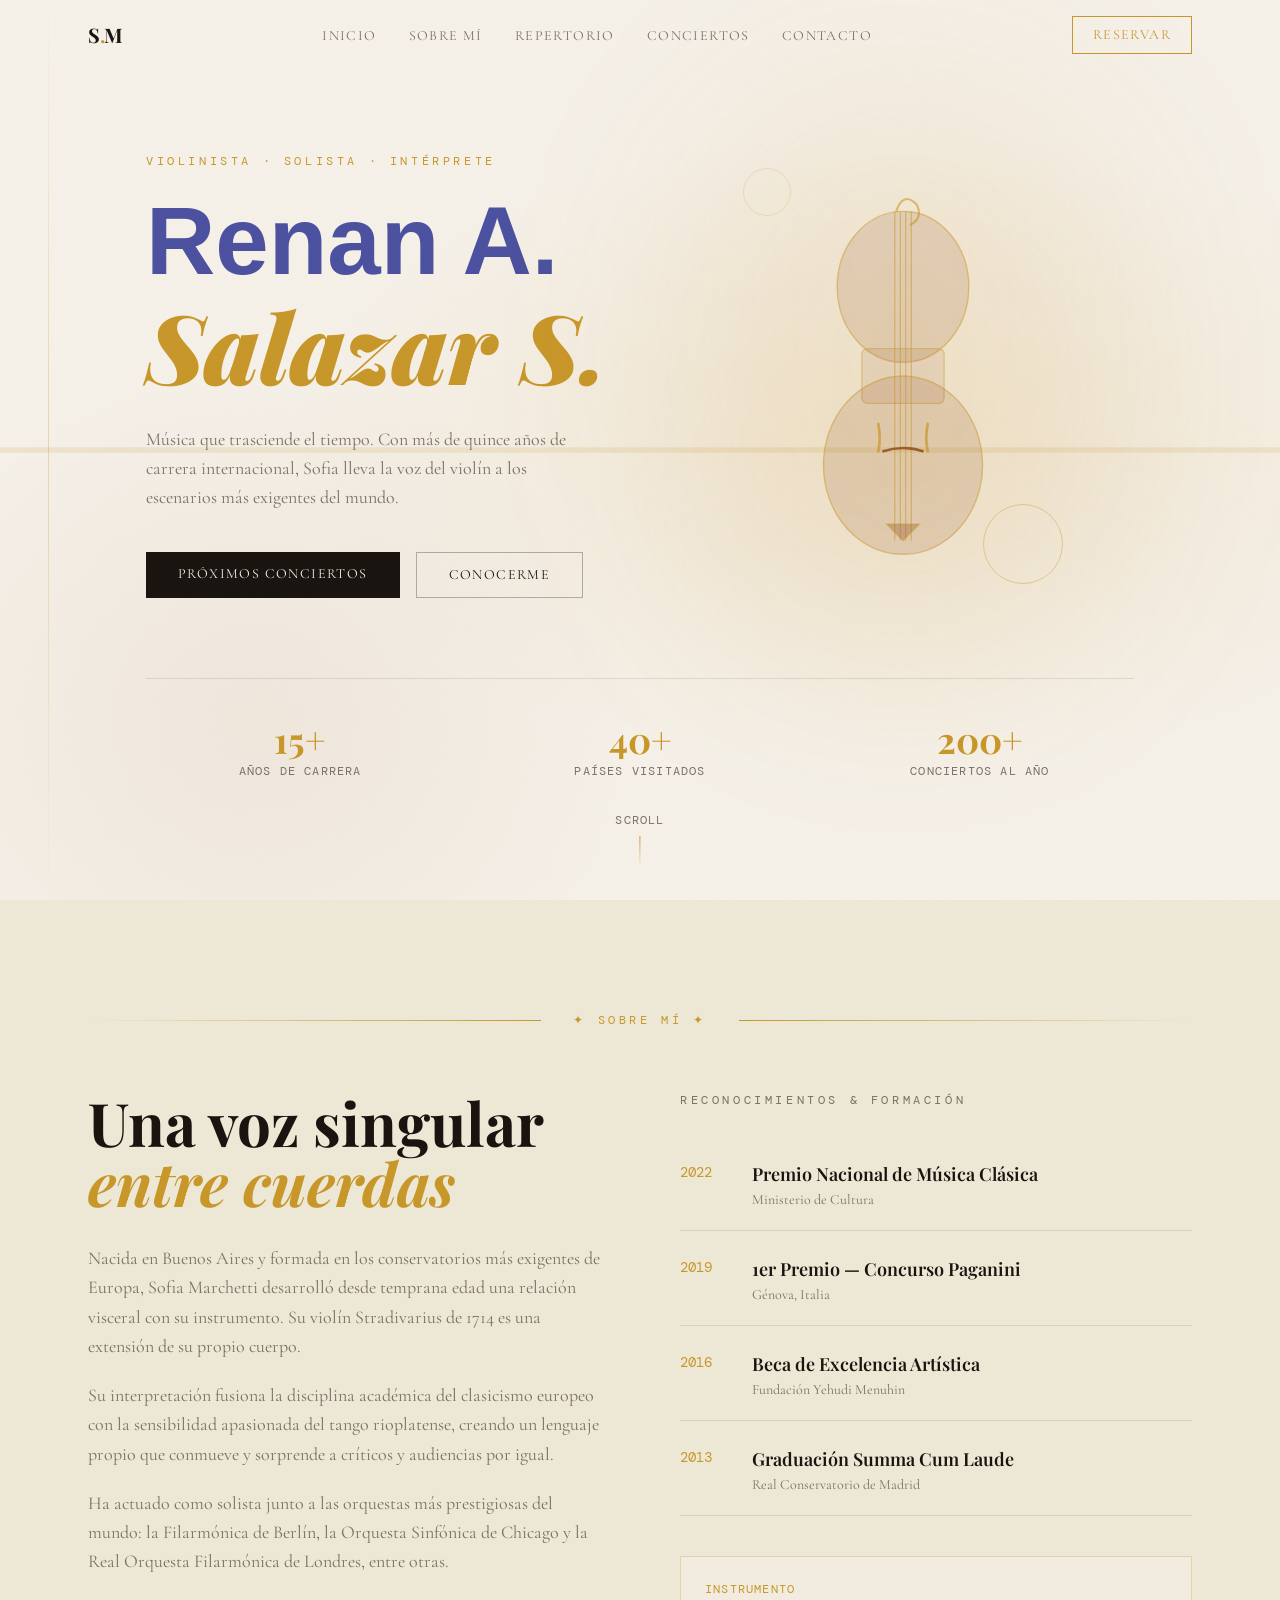
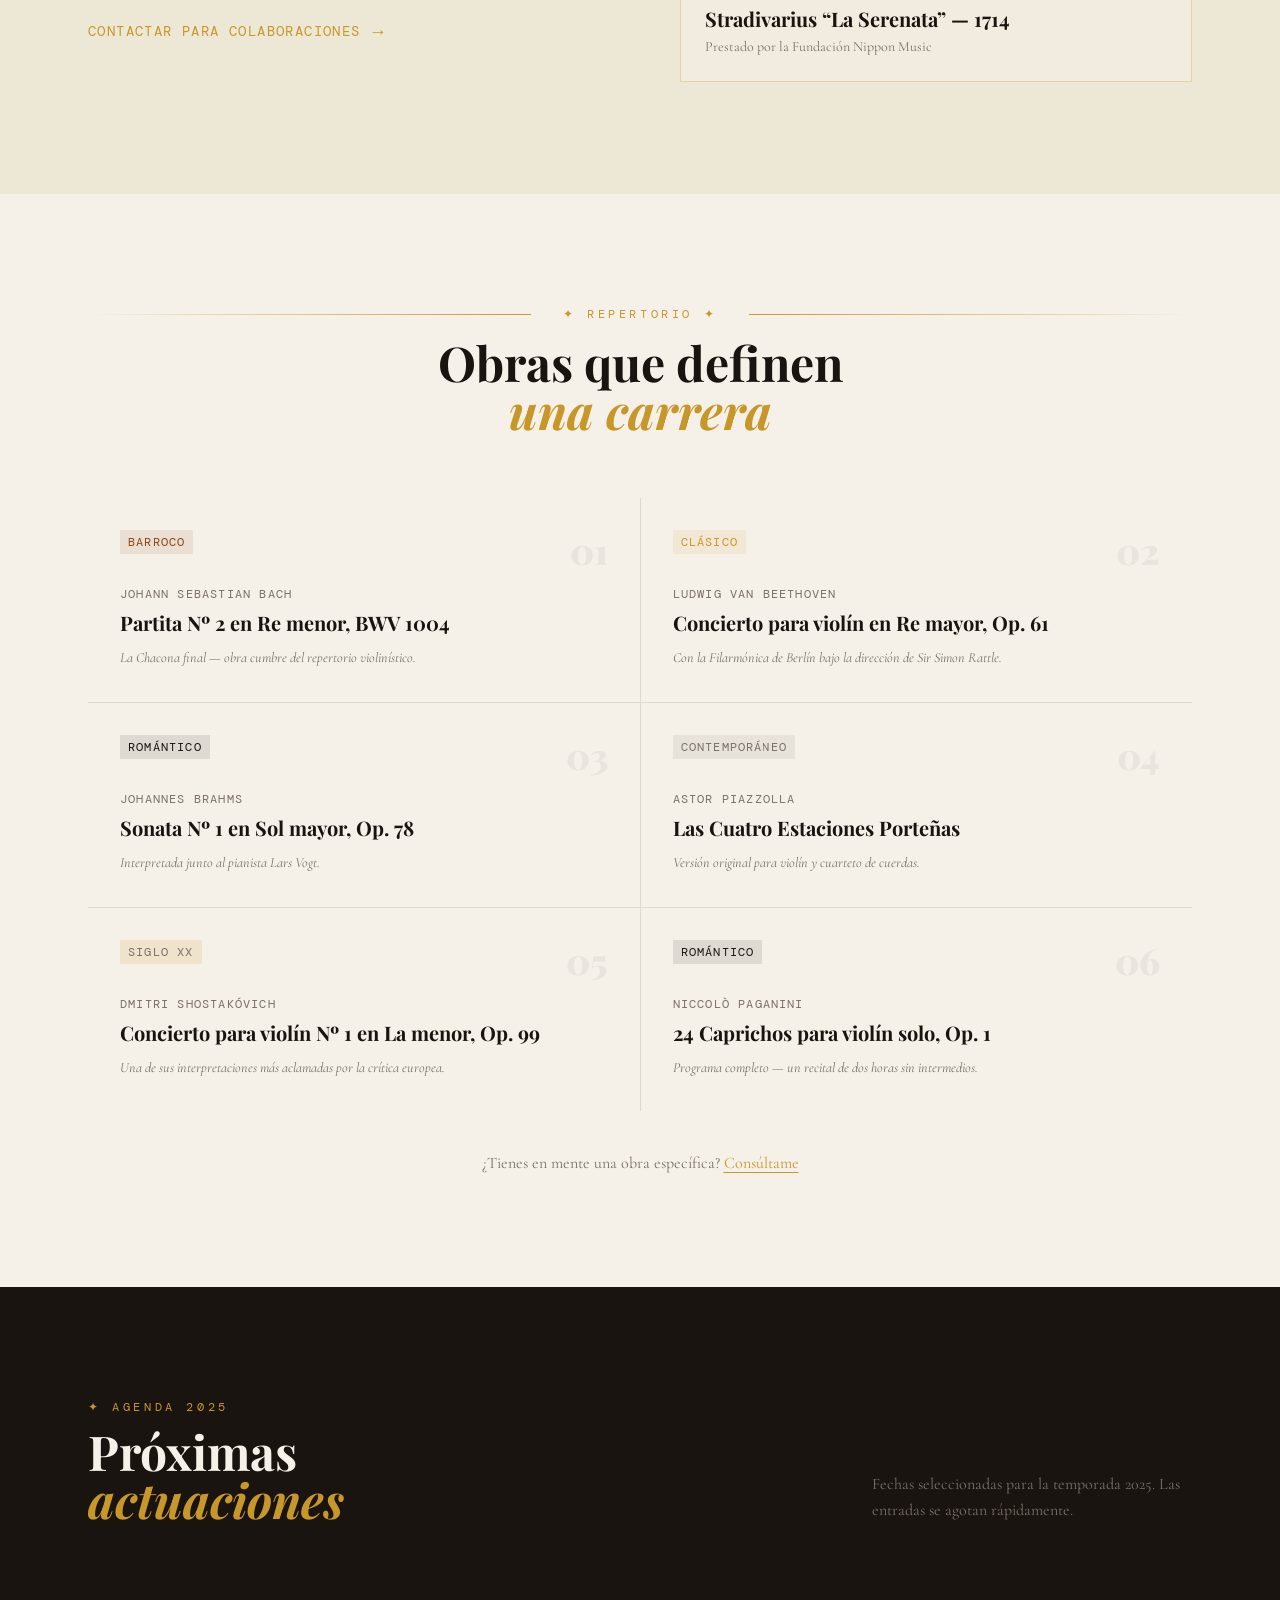
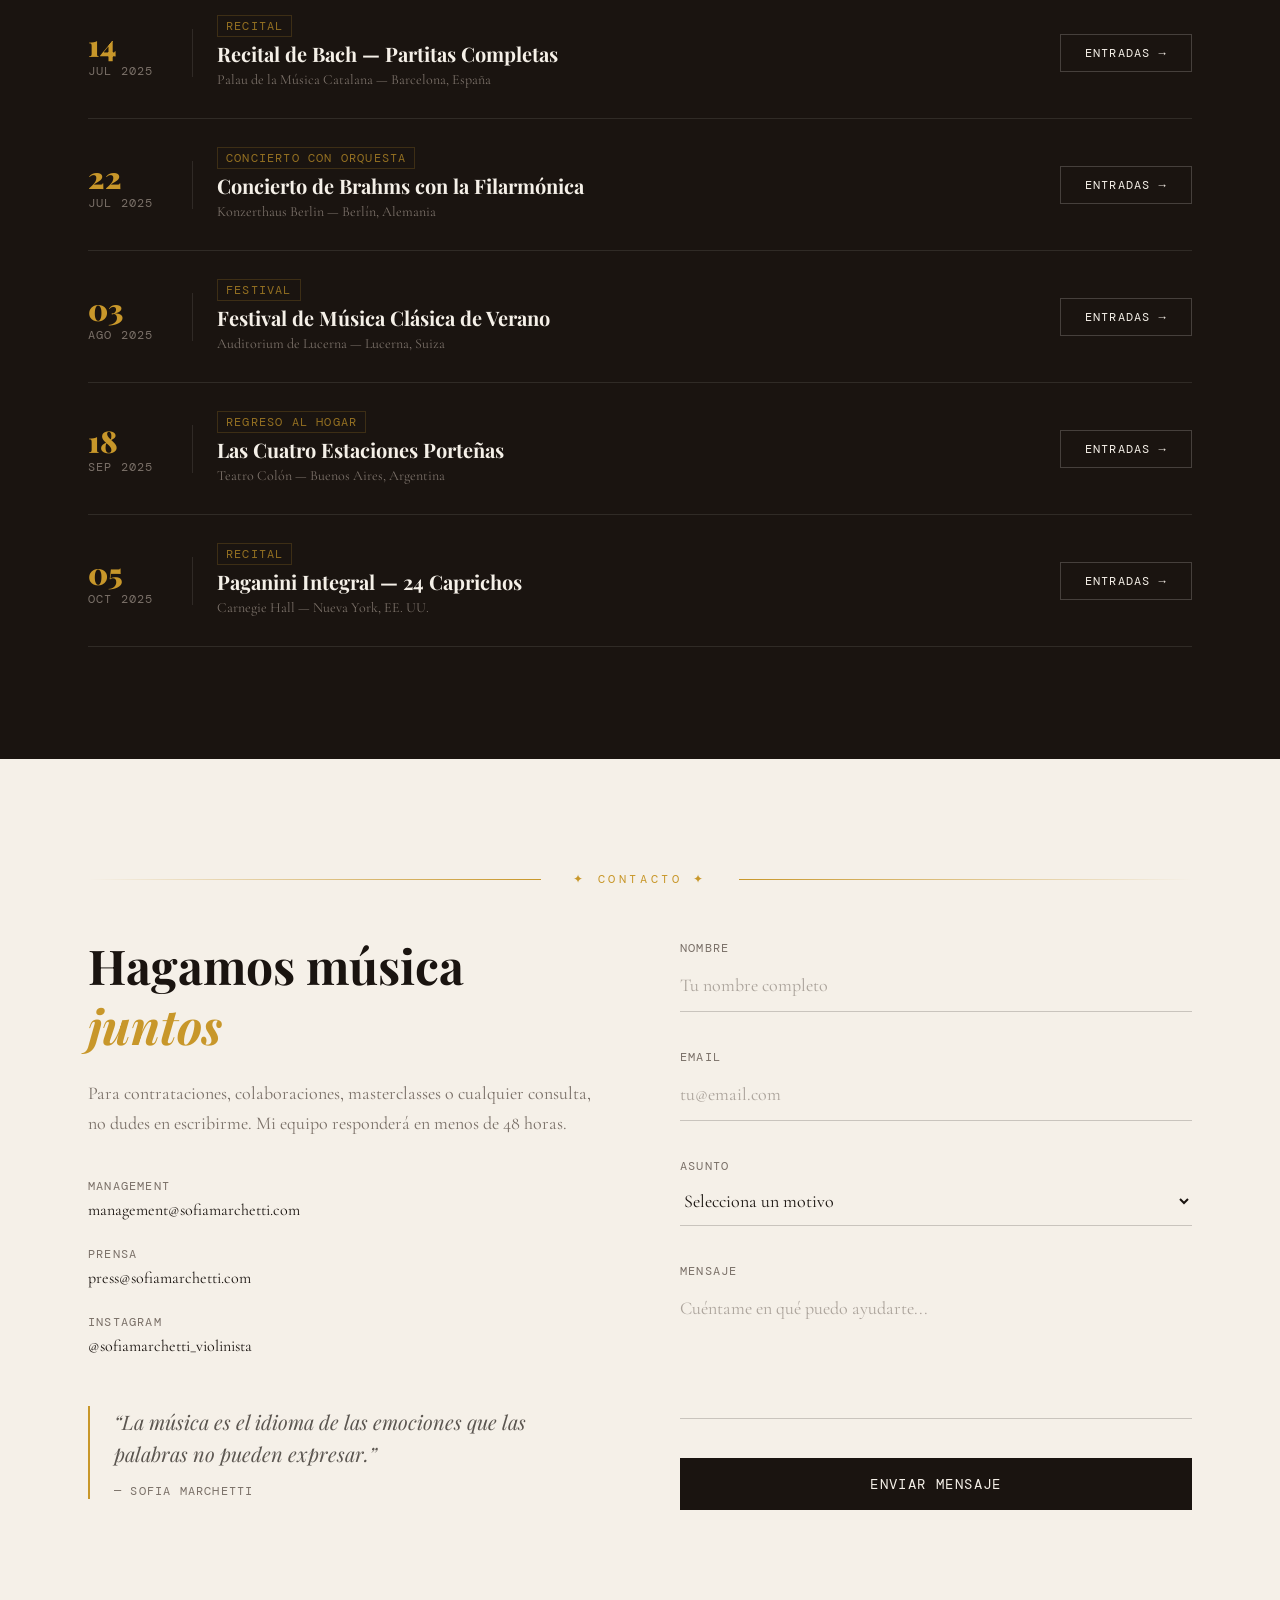
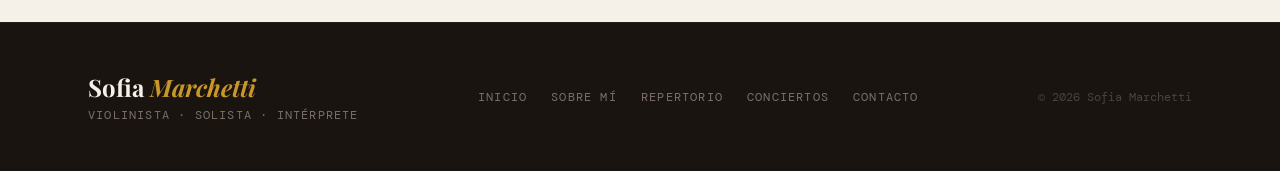
==== commit 0ef75412: "Version 7" ====
--- a/index.html
+++ b/index.html
@@ -1,8 +1,8 @@
 <!DOCTYPE html><html lang="es"><head><meta charSet="utf-8"/><meta name="viewport" content="width=device-width, initial-scale=1"/><link rel="stylesheet" href="/_next/static/css/73fba4ff27ce37f9.css" crossorigin="" data-precedence="next"/><link rel="preload" as="script" fetchPriority="low" href="/_next/static/chunks/webpack-f021f07b40ee9f01.js" crossorigin=""/><script src="/_next/static/chunks/fd9d1056-c0e6d0dfe0642aea.js" async="" crossorigin=""></script><script src="/_next/static/chunks/503-d1b2e004481ba2ef.js" async="" crossorigin=""></script><script src="/_next/static/chunks/main-app-9c2747aaf47ec6aa.js" async="" crossorigin=""></script><script src="/_next/static/chunks/app/page-2e64b673f8fee6de.js" async=""></script><title>Sofia Marchetti — Violinista</title><meta name="description" content="Violinista clásica y solista de concierto. Descubre su obra, conciertos y trayectoria musical."/><meta property="og:title" content="Sofia Marchetti — Violinista"/><meta property="og:description" content="Violinista clásica y solista de concierto."/><meta property="og:type" content="website"/><meta name="twitter:card" content="summary"/><meta name="twitter:title" content="Sofia Marchetti — Violinista"/><meta name="twitter:description" content="Violinista clásica y solista de concierto."/><script src="/_next/static/chunks/polyfills-c67a75d1b6f99dc8.js" crossorigin="" noModule=""></script><style id="gjs-styles">
-* { box-sizing: border-box; } body {margin: 0;}*{box-sizing:border-box;}body{margin-top:0px;margin-right:0px;margin-bottom:0px;margin-left:0px;}*{box-sizing:border-box;}body{margin-top:0px;margin-right:0px;margin-bottom:0px;margin-left:0px;}*{box-sizing:border-box;}body{margin-top:0px;margin-right:0px;margin-bottom:0px;margin-left:0px;}*{box-sizing:border-box;}body{margin-top:0px;margin-right:0px;margin-bottom:0px;margin-left:0px;}#ixgqd{background-image:radial-gradient(80% 60% at 70% 50%, rgba(200, 151, 42, 0.1) 0%, transparent 60%), radial-gradient(60% 80% at 20% 80%, rgba(139, 69, 19, 0.06) 0%, transparent 50%);background-color:initial;}#iiiyg{height:400px;}#i7cty{animation-delay:0.1s;animation-fill-mode:forwards;}#iwufv{animation-delay:0.25s;animation-fill-mode:forwards;}#i6v3l{animation-delay:0.38s;animation-fill-mode:forwards;}#i0c4c{animation-delay:0.55s;animation-fill-mode:forwards;}#i90db{animation-delay:0.7s;animation-fill-mode:forwards;}#ix91f{animation-delay:0.5s;animation-fill-mode:forwards;}#ie1yx{animation-delay:0.9s;animation-fill-mode:forwards;}.font-display.text-6xl.lg\:text-8xl.font-black.leading-none.text-\[\#1A1410\].mb-2.opacity-0-start.animate-fade-up{font-family:Helvetica, sans-serif;}
+* { box-sizing: border-box; } body {margin: 0;}*{box-sizing:border-box;}body{margin-top:0px;margin-right:0px;margin-bottom:0px;margin-left:0px;}*{box-sizing:border-box;}body{margin-top:0px;margin-right:0px;margin-bottom:0px;margin-left:0px;}*{box-sizing:border-box;}body{margin-top:0px;margin-right:0px;margin-bottom:0px;margin-left:0px;}*{box-sizing:border-box;}body{margin-top:0px;margin-right:0px;margin-bottom:0px;margin-left:0px;}#ixgqd{background-image:radial-gradient(80% 60% at 70% 50%, rgba(200, 151, 42, 0.1) 0%, transparent 60%), radial-gradient(60% 80% at 20% 80%, rgba(139, 69, 19, 0.06) 0%, transparent 50%);background-color:initial;}#iiiyg{height:400px;}#i7cty{animation-delay:0.1s;animation-fill-mode:forwards;}#iwufv{animation-delay:0.25s;animation-fill-mode:forwards;}#i6v3l{animation-delay:0.38s;animation-fill-mode:forwards;}#i0c4c{animation-delay:0.55s;animation-fill-mode:forwards;}#i90db{animation-delay:0.7s;animation-fill-mode:forwards;}#ix91f{animation-delay:0.5s;animation-fill-mode:forwards;}#ie1yx{animation-delay:0.9s;animation-fill-mode:forwards;}.font-display.text-6xl.lg\:text-8xl.font-black.leading-none.text-\[\#1A1410\].mb-2.opacity-0-start.animate-fade-up{font-family:Helvetica, sans-serif;}.font-display.text-6xl.lg\:text-8xl.font-black.leading-none.text-\[\#1A1410\].mb-2.opacity-0-start.animate-fade-up{font-family:Impact, Charcoal, sans-serif;color:#4b519f;}
 </style>
 </head><body>
-<body><main><header class="fixed top-0 left-0 right-0 z-50 transition-all duration-500 bg-transparent"><nav class="max-w-6xl mx-auto px-6 py-4 flex items-center justify-between"><a href="#inicio" class="font-display text-xl font-bold tracking-tight text-[#1A1410] hover:text-[#C8972A] transition-colors">S<span class="text-[#C8972A]">.</span>M</a><ul class="hidden md:flex gap-8"><li><a href="#inicio" class="font-body text-sm tracking-widest uppercase text-[#7A7068] hover:text-[#1A1410] string-line transition-colors">Inicio</a></li><li><a href="#sobre-mi" class="font-body text-sm tracking-widest uppercase text-[#7A7068] hover:text-[#1A1410] string-line transition-colors">Sobre mí</a></li><li><a href="#repertorio" class="font-body text-sm tracking-widest uppercase text-[#7A7068] hover:text-[#1A1410] string-line transition-colors">Repertorio</a></li><li><a href="#conciertos" class="font-body text-sm tracking-widest uppercase text-[#7A7068] hover:text-[#1A1410] string-line transition-colors">Conciertos</a></li><li><a href="#contacto" class="font-body text-sm tracking-widest uppercase text-[#7A7068] hover:text-[#1A1410] string-line transition-colors">Contacto</a></li></ul><a href="#contacto" class="hidden md:inline-flex items-center gap-2 px-5 py-2 border border-[#C8972A] text-[#C8972A] font-body text-sm tracking-widest uppercase hover:bg-[#C8972A] hover:text-[#F5F0E8] transition-all duration-300">Reservar</a><button aria-label="Menú" class="md:hidden flex flex-col gap-1.5 p-1"><span class="block w-6 h-px bg-[#1A1410] transition-all duration-300"></span><span class="block w-6 h-px bg-[#1A1410] transition-all duration-300"></span><span class="block w-6 h-px bg-[#1A1410] transition-all duration-300"></span></button></nav><div class="md:hidden overflow-hidden transition-all duration-500 max-h-0 bg-[#F5F0E8]/98 backdrop-blur-md"><ul class="flex flex-col px-6 py-4 gap-4"><li><a href="#inicio" class="font-body text-sm tracking-widest uppercase text-[#7A7068] hover:text-[#1A1410] transition-colors block py-2">Inicio</a></li><li><a href="#sobre-mi" class="font-body text-sm tracking-widest uppercase text-[#7A7068] hover:text-[#1A1410] transition-colors block py-2">Sobre mí</a></li><li><a href="#repertorio" class="font-body text-sm tracking-widest uppercase text-[#7A7068] hover:text-[#1A1410] transition-colors block py-2">Repertorio</a></li><li><a href="#conciertos" class="font-body text-sm tracking-widest uppercase text-[#7A7068] hover:text-[#1A1410] transition-colors block py-2">Conciertos</a></li><li><a href="#contacto" class="font-body text-sm tracking-widest uppercase text-[#7A7068] hover:text-[#1A1410] transition-colors block py-2">Contacto</a></li><li><a href="#contacto" class="inline-flex items-center gap-2 px-5 py-2 border border-[#C8972A] text-[#C8972A] font-body text-sm tracking-widest uppercase hover:bg-[#C8972A] hover:text-[#F5F0E8] transition-all duration-300 mt-2">Reservar</a></li></ul></div></header><section id="inicio" class="relative min-h-screen flex flex-col justify-center overflow-hidden"><div id="ixgqd" class="absolute inset-0"></div><div class="absolute inset-0 flex flex-col justify-center gap-12 opacity-20 pointer-events-none overflow-hidden"><svg viewBox="0 0 500 100" preserveAspectRatio="none" id="iiiyg" class="w-full"><path d="M 0 50 C 150 50, 350 50, 500 50" fill="none" stroke="rgba(200,151,42,0.4)" stroke-width="1.5"></path><path d="M 0 50 C 150 50, 350 50, 500 50" fill="none" stroke="rgba(200,151,42,0.32)" stroke-width="1.3"></path><path d="M 0 50 C 150 50, 350 50, 500 50" fill="none" stroke="rgba(200,151,42,0.24000000000000002)" stroke-width="1.1"></path><path d="M 0 50 C 150 50, 350 50, 500 50" fill="none" stroke="rgba(200,151,42,0.16000000000000003)" stroke-width="0.8999999999999999"></path></svg></div><div class="absolute left-12 top-0 bottom-0 w-px bg-gradient-to-b from-transparent via-[#C8972A]/30 to-transparent hidden lg:block"></div><div class="relative z-10 max-w-6xl mx-auto px-6 pt-28 pb-20"><div class="grid lg:grid-cols-2 gap-16 items-center"><div><p id="i7cty" class="font-mono text-xs tracking-[0.3em] uppercase text-[#C8972A] mb-6 opacity-0-start animate-fade-up">Violinista · Solista · Intérprete</p><h1 id="iwufv" class="font-display text-6xl lg:text-8xl font-black leading-none text-[#1A1410] mb-2 opacity-0-start animate-fade-up">Renan A.</h1><h1 id="i6v3l" class="font-display text-6xl lg:text-8xl font-black leading-none italic text-[#C8972A] mb-8 opacity-0-start animate-fade-up">Salazar</h1><p id="i0c4c" class="font-body text-lg text-[#7A7068] leading-relaxed max-w-md mb-10 opacity-0-start animate-fade-up">Música que trasciende el tiempo. Con más de quince años de carrera internacional, Sofia lleva la voz del violín a los escenarios más exigentes del mundo.</p><div id="i90db" class="flex flex-wrap gap-4 opacity-0-start animate-fade-up"><a href="#conciertos" class="px-8 py-3 bg-[#1A1410] text-[#F5F0E8] font-body text-sm tracking-widest uppercase hover:bg-[#C8972A] transition-all duration-300">Próximos Conciertos</a><a href="#sobre-mi" class="px-8 py-3 border border-[#1A1410]/30 text-[#1A1410] font-body text-sm tracking-widest uppercase hover:border-[#C8972A] hover:text-[#C8972A] transition-all duration-300">Conocerme</a></div></div><div id="ix91f" class="relative flex justify-center opacity-0-start animate-fade-in"><div class="relative w-72 h-96"><div class="absolute inset-0 rounded-full bg-[#C8972A]/10 blur-3xl scale-150"></div><svg viewBox="0 0 200 280" fill="none" xmlns="http://www.w3.org/2000/svg" class="w-full h-full relative z-10"><ellipse cx="100" cy="75" rx="48" ry="55" fill="rgba(139,69,19,0.15)" stroke="rgba(200,151,42,0.5)" stroke-width="1"></ellipse><rect x="70" y="120" width="60" height="40" rx="4" fill="rgba(139,69,19,0.10)" stroke="rgba(200,151,42,0.4)" stroke-width="1"></rect><ellipse cx="100" cy="205" rx="58" ry="65" fill="rgba(139,69,19,0.15)" stroke="rgba(200,151,42,0.5)" stroke-width="1"></ellipse><path d="M 82 175 Q 84 185, 82 195" stroke="rgba(200,151,42,0.7)" stroke-width="2" stroke-linecap="round"></path><path d="M 118 175 Q 116 185, 118 195" stroke="rgba(200,151,42,0.7)" stroke-width="2" stroke-linecap="round"></path><line x1="94" y1="20" x2="94" y2="260" stroke="rgba(200,151,42,0.6)" stroke-width="0.8"></line><line x1="98" y1="20" x2="98" y2="260" stroke="rgba(200,151,42,0.6)" stroke-width="0.8"></line><line x1="102" y1="20" x2="102" y2="260" stroke="rgba(200,151,42,0.6)" stroke-width="0.8"></line><line x1="106" y1="20" x2="106" y2="260" stroke="rgba(200,151,42,0.6)" stroke-width="0.8"></line><path d="M 85 195 Q 100 190, 115 195" stroke="rgba(139,69,19,0.8)" stroke-width="2" fill="none"></path><path d="M 95 20 Q 100 5, 110 15 Q 115 25, 105 30" stroke="rgba(200,151,42,0.6)" stroke-width="1.5" fill="none"></path><path d="M 88 248 L 100 260 L 112 248 Z" fill="rgba(139,69,19,0.3)" stroke="rgba(200,151,42,0.5)" stroke-width="1"></path></svg><div class="absolute -bottom-4 -right-4 w-20 h-20 rounded-full border border-[#C8972A]/40"></div><div class="absolute -top-4 -left-4 w-12 h-12 rounded-full border border-[#C8972A]/20"></div></div></div></div><div id="ie1yx" class="grid grid-cols-3 gap-8 mt-20 pt-10 border-t border-[#1A1410]/10 opacity-0-start animate-fade-up"><div class="text-center"><div class="font-display text-3xl lg:text-4xl font-bold text-[#C8972A]">15+</div><div class="font-mono text-xs tracking-widest uppercase text-[#7A7068] mt-1">Años de Carrera</div></div><div class="text-center"><div class="font-display text-3xl lg:text-4xl font-bold text-[#C8972A]">40+</div><div class="font-mono text-xs tracking-widest uppercase text-[#7A7068] mt-1">Países Visitados</div></div><div class="text-center"><div class="font-display text-3xl lg:text-4xl font-bold text-[#C8972A]">200+</div><div class="font-mono text-xs tracking-widest uppercase text-[#7A7068] mt-1">Conciertos al Año</div></div></div></div><div class="absolute bottom-8 left-1/2 -translate-x-1/2 flex flex-col items-center gap-2 animate-bounce"><span class="font-mono text-xs tracking-widest uppercase text-[#7A7068]">scroll</span><div class="w-px h-8 bg-gradient-to-b from-[#C8972A] to-transparent"></div></div></section><section id="sobre-mi" class="py-28 bg-[#EDE7D5]"><div class="max-w-6xl mx-auto px-6"><div class="ornament mb-16"><span class="font-mono text-xs tracking-[0.3em] uppercase text-[#C8972A] px-4">✦ Sobre Mí ✦</span></div><div class="grid lg:grid-cols-2 gap-20 items-start"><div><h2 class="font-display text-5xl lg:text-6xl font-bold text-[#1A1410] leading-tight mb-8">Una voz singular<br/><span class="italic text-[#C8972A]">entre cuerdas</span></h2><div class="space-y-5 font-body text-lg text-[#7A7068] leading-relaxed"><p>Nacida en Buenos Aires y formada en los conservatorios más exigentes de Europa, Sofia Marchetti desarrolló desde temprana edad una relación visceral con su instrumento. Su violín Stradivarius de 1714 es una extensión de su propio cuerpo.</p><p>Su interpretación fusiona la disciplina académica del clasicismo europeo con la sensibilidad apasionada del tango rioplatense, creando un lenguaje propio que conmueve y sorprende a críticos y audiencias por igual.</p><p>Ha actuado como solista junto a las orquestas más prestigiosas del mundo: la Filarmónica de Berlín, la Orquesta Sinfónica de Chicago y la Real Orquesta Filarmónica de Londres, entre otras.</p></div><a href="#contacto" class="inline-flex items-center gap-3 mt-10 font-mono text-sm tracking-widest uppercase text-[#C8972A] hover:gap-5 transition-all duration-300">Contactar para colaboraciones<span class="text-lg">→</span></a></div><div><h3 class="font-mono text-xs tracking-[0.3em] uppercase text-[#7A7068] mb-8">Reconocimientos &amp; Formación</h3><div class="space-y-1"><div class="group flex gap-6 py-5 border-b border-[#1A1410]/10 hover:border-[#C8972A]/40 transition-colors cursor-default"><span class="font-mono text-sm text-[#C8972A] w-12 flex-shrink-0 mt-0.5">2022</span><div><div class="font-display text-lg font-semibold text-[#1A1410] group-hover:text-[#C8972A] transition-colors">Premio Nacional de Música Clásica</div><div class="font-body text-sm text-[#7A7068] mt-0.5">Ministerio de Cultura</div></div></div><div class="group flex gap-6 py-5 border-b border-[#1A1410]/10 hover:border-[#C8972A]/40 transition-colors cursor-default"><span class="font-mono text-sm text-[#C8972A] w-12 flex-shrink-0 mt-0.5">2019</span><div><div class="font-display text-lg font-semibold text-[#1A1410] group-hover:text-[#C8972A] transition-colors">1er Premio — Concurso Paganini</div><div class="font-body text-sm text-[#7A7068] mt-0.5">Génova, Italia</div></div></div><div class="group flex gap-6 py-5 border-b border-[#1A1410]/10 hover:border-[#C8972A]/40 transition-colors cursor-default"><span class="font-mono text-sm text-[#C8972A] w-12 flex-shrink-0 mt-0.5">2016</span><div><div class="font-display text-lg font-semibold text-[#1A1410] group-hover:text-[#C8972A] transition-colors">Beca de Excelencia Artística</div><div class="font-body text-sm text-[#7A7068] mt-0.5">Fundación Yehudi Menuhin</div></div></div><div class="group flex gap-6 py-5 border-b border-[#1A1410]/10 hover:border-[#C8972A]/40 transition-colors cursor-default"><span class="font-mono text-sm text-[#C8972A] w-12 flex-shrink-0 mt-0.5">2013</span><div><div class="font-display text-lg font-semibold text-[#1A1410] group-hover:text-[#C8972A] transition-colors">Graduación Summa Cum Laude</div><div class="font-body text-sm text-[#7A7068] mt-0.5">Real Conservatorio de Madrid</div></div></div></div><div class="mt-10 p-6 border border-[#C8972A]/30 bg-[#F5F0E8]/50"><p class="font-mono text-xs tracking-widest uppercase text-[#C8972A] mb-2">Instrumento</p><p class="font-display text-xl font-bold text-[#1A1410]">Stradivarius “La Serenata” — 1714</p><p class="font-body text-sm text-[#7A7068] mt-1">Prestado por la Fundación Nippon Music</p></div></div></div></div></section><section id="repertorio" class="py-28 bg-[#F5F0E8]"><div class="max-w-6xl mx-auto px-6"><div class="ornament mb-4"><span class="font-mono text-xs tracking-[0.3em] uppercase text-[#C8972A] px-4">✦ Repertorio ✦</span></div><div class="text-center mb-16"><h2 class="font-display text-5xl font-bold text-[#1A1410]">Obras que definen<br/><span class="italic text-[#C8972A]">una carrera</span></h2></div><div class="grid md:grid-cols-2 gap-px bg-[#1A1410]/10"><div class="card-lift bg-[#F5F0E8] p-8 group cursor-default"><div class="flex items-start justify-between gap-4 mb-4"><span class="font-mono text-xs tracking-widest uppercase px-2 py-1 bg-[#8B4513]/10 text-[#8B4513]">Barroco</span><span class="font-display text-4xl font-black text-[#1A1410]/5 group-hover:text-[#C8972A]/10 transition-colors select-none">01</span></div><h3 class="font-mono text-xs tracking-widest uppercase text-[#7A7068] mb-2">Johann Sebastian Bach</h3><h4 class="font-display text-xl font-bold text-[#1A1410] leading-tight mb-3 group-hover:text-[#C8972A] transition-colors">Partita Nº 2 en Re menor, BWV 1004</h4><p class="font-body text-sm text-[#7A7068] italic leading-relaxed">La Chacona final — obra cumbre del repertorio violinístico.</p></div><div class="card-lift bg-[#F5F0E8] p-8 group cursor-default"><div class="flex items-start justify-between gap-4 mb-4"><span class="font-mono text-xs tracking-widest uppercase px-2 py-1 bg-[#C8972A]/10 text-[#C8972A]">Clásico</span><span class="font-display text-4xl font-black text-[#1A1410]/5 group-hover:text-[#C8972A]/10 transition-colors select-none">02</span></div><h3 class="font-mono text-xs tracking-widest uppercase text-[#7A7068] mb-2">Ludwig van Beethoven</h3><h4 class="font-display text-xl font-bold text-[#1A1410] leading-tight mb-3 group-hover:text-[#C8972A] transition-colors">Concierto para violín en Re mayor, Op. 61</h4><p class="font-body text-sm text-[#7A7068] italic leading-relaxed">Con la Filarmónica de Berlín bajo la dirección de Sir Simon Rattle.</p></div><div class="card-lift bg-[#F5F0E8] p-8 group cursor-default"><div class="flex items-start justify-between gap-4 mb-4"><span class="font-mono text-xs tracking-widest uppercase px-2 py-1 bg-[#1A1410]/10 text-[#1A1410]">Romántico</span><span class="font-display text-4xl font-black text-[#1A1410]/5 group-hover:text-[#C8972A]/10 transition-colors select-none">03</span></div><h3 class="font-mono text-xs tracking-widest uppercase text-[#7A7068] mb-2">Johannes Brahms</h3><h4 class="font-display text-xl font-bold text-[#1A1410] leading-tight mb-3 group-hover:text-[#C8972A] transition-colors">Sonata Nº 1 en Sol mayor, Op. 78</h4><p class="font-body text-sm text-[#7A7068] italic leading-relaxed">Interpretada junto al pianista Lars Vogt.</p></div><div class="card-lift bg-[#F5F0E8] p-8 group cursor-default"><div class="flex items-start justify-between gap-4 mb-4"><span class="font-mono text-xs tracking-widest uppercase px-2 py-1 bg-[#7A7068]/10 text-[#7A7068]">Contemporáneo</span><span class="font-display text-4xl font-black text-[#1A1410]/5 group-hover:text-[#C8972A]/10 transition-colors select-none">04</span></div><h3 class="font-mono text-xs tracking-widest uppercase text-[#7A7068] mb-2">Astor Piazzolla</h3><h4 class="font-display text-xl font-bold text-[#1A1410] leading-tight mb-3 group-hover:text-[#C8972A] transition-colors">Las Cuatro Estaciones Porteñas</h4><p class="font-body text-sm text-[#7A7068] italic leading-relaxed">Versión original para violín y cuarteto de cuerdas.</p></div><div class="card-lift bg-[#F5F0E8] p-8 group cursor-default"><div class="flex items-start justify-between gap-4 mb-4"><span class="font-mono text-xs tracking-widest uppercase px-2 py-1 bg-[#C8972A]/15 text-[#7A7068]">Siglo XX</span><span class="font-display text-4xl font-black text-[#1A1410]/5 group-hover:text-[#C8972A]/10 transition-colors select-none">05</span></div><h3 class="font-mono text-xs tracking-widest uppercase text-[#7A7068] mb-2">Dmitri Shostakóvich</h3><h4 class="font-display text-xl font-bold text-[#1A1410] leading-tight mb-3 group-hover:text-[#C8972A] transition-colors">Concierto para violín Nº 1 en La menor, Op. 99</h4><p class="font-body text-sm text-[#7A7068] italic leading-relaxed">Una de sus interpretaciones más aclamadas por la crítica europea.</p></div><div class="card-lift bg-[#F5F0E8] p-8 group cursor-default"><div class="flex items-start justify-between gap-4 mb-4"><span class="font-mono text-xs tracking-widest uppercase px-2 py-1 bg-[#1A1410]/10 text-[#1A1410]">Romántico</span><span class="font-display text-4xl font-black text-[#1A1410]/5 group-hover:text-[#C8972A]/10 transition-colors select-none">06</span></div><h3 class="font-mono text-xs tracking-widest uppercase text-[#7A7068] mb-2">Niccolò Paganini</h3><h4 class="font-display text-xl font-bold text-[#1A1410] leading-tight mb-3 group-hover:text-[#C8972A] transition-colors">24 Caprichos para violín solo, Op. 1</h4><p class="font-body text-sm text-[#7A7068] italic leading-relaxed">Programa completo — un recital de dos horas sin intermedios.</p></div></div><p class="text-center font-body text-[#7A7068] mt-10">¿Tienes en mente una obra específica?<!-- --> <a href="#contacto" class="text-[#C8972A] underline underline-offset-4 hover:no-underline">Consúltame</a></p></div></section><section id="conciertos" class="py-28 bg-[#1A1410]"><div class="max-w-6xl mx-auto px-6"><div class="flex flex-col md:flex-row md:items-end justify-between gap-6 mb-16"><div><p class="font-mono text-xs tracking-[0.3em] uppercase text-[#C8972A] mb-3">✦ Agenda 2025</p><h2 class="font-display text-5xl font-bold text-[#F5F0E8]">Próximas<br/><span class="italic text-[#C8972A]">actuaciones</span></h2></div><p class="font-body text-[#7A7068] max-w-xs leading-relaxed">Fechas seleccionadas para la temporada 2025. Las entradas se agotan rápidamente.</p></div><div class="space-y-0"><div class="group flex flex-col md:flex-row md:items-center gap-6 py-7 border-b border-[#F5F0E8]/10 hover:border-[#C8972A]/40 transition-colors"><div class="flex-shrink-0 w-20 text-center md:text-left"><div class="font-display text-3xl font-black text-[#C8972A]">14</div><div class="font-mono text-xs tracking-widest uppercase text-[#7A7068]">Jul<!-- --> <!-- -->2025</div></div><div class="hidden md:block w-px h-12 bg-[#F5F0E8]/10 flex-shrink-0 group-hover:bg-[#C8972A]/30 transition-colors"></div><div class="flex-1 min-w-0"><div class="flex flex-wrap gap-2 items-center mb-1"><span class="font-mono text-xs tracking-widest uppercase text-[#C8972A]/70 px-2 py-0.5 border border-[#C8972A]/20">Recital</span></div><h3 class="font-display text-xl font-bold text-[#F5F0E8] group-hover:text-[#C8972A] transition-colors leading-tight">Recital de Bach — Partitas Completas</h3><p class="font-body text-sm text-[#7A7068] mt-1">Palau de la Música Catalana<!-- --> — <!-- -->Barcelona, España</p></div><a href="#" class="flex-shrink-0 px-6 py-2.5 border border-[#F5F0E8]/20 text-[#F5F0E8] font-mono text-xs tracking-widest uppercase hover:bg-[#C8972A] hover:border-[#C8972A] hover:text-[#1A1410] transition-all duration-300">Entradas →</a></div><div class="group flex flex-col md:flex-row md:items-center gap-6 py-7 border-b border-[#F5F0E8]/10 hover:border-[#C8972A]/40 transition-colors"><div class="flex-shrink-0 w-20 text-center md:text-left"><div class="font-display text-3xl font-black text-[#C8972A]">22</div><div class="font-mono text-xs tracking-widest uppercase text-[#7A7068]">Jul<!-- --> <!-- -->2025</div></div><div class="hidden md:block w-px h-12 bg-[#F5F0E8]/10 flex-shrink-0 group-hover:bg-[#C8972A]/30 transition-colors"></div><div class="flex-1 min-w-0"><div class="flex flex-wrap gap-2 items-center mb-1"><span class="font-mono text-xs tracking-widest uppercase text-[#C8972A]/70 px-2 py-0.5 border border-[#C8972A]/20">Concierto con orquesta</span></div><h3 class="font-display text-xl font-bold text-[#F5F0E8] group-hover:text-[#C8972A] transition-colors leading-tight">Concierto de Brahms con la Filarmónica</h3><p class="font-body text-sm text-[#7A7068] mt-1">Konzerthaus Berlin<!-- --> — <!-- -->Berlín, Alemania</p></div><a href="#" class="flex-shrink-0 px-6 py-2.5 border border-[#F5F0E8]/20 text-[#F5F0E8] font-mono text-xs tracking-widest uppercase hover:bg-[#C8972A] hover:border-[#C8972A] hover:text-[#1A1410] transition-all duration-300">Entradas →</a></div><div class="group flex flex-col md:flex-row md:items-center gap-6 py-7 border-b border-[#F5F0E8]/10 hover:border-[#C8972A]/40 transition-colors"><div class="flex-shrink-0 w-20 text-center md:text-left"><div class="font-display text-3xl font-black text-[#C8972A]">03</div><div class="font-mono text-xs tracking-widest uppercase text-[#7A7068]">Ago<!-- --> <!-- -->2025</div></div><div class="hidden md:block w-px h-12 bg-[#F5F0E8]/10 flex-shrink-0 group-hover:bg-[#C8972A]/30 transition-colors"></div><div class="flex-1 min-w-0"><div class="flex flex-wrap gap-2 items-center mb-1"><span class="font-mono text-xs tracking-widest uppercase text-[#C8972A]/70 px-2 py-0.5 border border-[#C8972A]/20">Festival</span></div><h3 class="font-display text-xl font-bold text-[#F5F0E8] group-hover:text-[#C8972A] transition-colors leading-tight">Festival de Música Clásica de Verano</h3><p class="font-body text-sm text-[#7A7068] mt-1">Auditorium de Lucerna<!-- --> — <!-- -->Lucerna, Suiza</p></div><a href="#" class="flex-shrink-0 px-6 py-2.5 border border-[#F5F0E8]/20 text-[#F5F0E8] font-mono text-xs tracking-widest uppercase hover:bg-[#C8972A] hover:border-[#C8972A] hover:text-[#1A1410] transition-all duration-300">Entradas →</a></div><div class="group flex flex-col md:flex-row md:items-center gap-6 py-7 border-b border-[#F5F0E8]/10 hover:border-[#C8972A]/40 transition-colors"><div class="flex-shrink-0 w-20 text-center md:text-left"><div class="font-display text-3xl font-black text-[#C8972A]">18</div><div class="font-mono text-xs tracking-widest uppercase text-[#7A7068]">Sep<!-- --> <!-- -->2025</div></div><div class="hidden md:block w-px h-12 bg-[#F5F0E8]/10 flex-shrink-0 group-hover:bg-[#C8972A]/30 transition-colors"></div><div class="flex-1 min-w-0"><div class="flex flex-wrap gap-2 items-center mb-1"><span class="font-mono text-xs tracking-widest uppercase text-[#C8972A]/70 px-2 py-0.5 border border-[#C8972A]/20">Regreso al hogar</span></div><h3 class="font-display text-xl font-bold text-[#F5F0E8] group-hover:text-[#C8972A] transition-colors leading-tight">Las Cuatro Estaciones Porteñas</h3><p class="font-body text-sm text-[#7A7068] mt-1">Teatro Colón<!-- --> — <!-- -->Buenos Aires, Argentina</p></div><a href="#" class="flex-shrink-0 px-6 py-2.5 border border-[#F5F0E8]/20 text-[#F5F0E8] font-mono text-xs tracking-widest uppercase hover:bg-[#C8972A] hover:border-[#C8972A] hover:text-[#1A1410] transition-all duration-300">Entradas →</a></div><div class="group flex flex-col md:flex-row md:items-center gap-6 py-7 border-b border-[#F5F0E8]/10 hover:border-[#C8972A]/40 transition-colors"><div class="flex-shrink-0 w-20 text-center md:text-left"><div class="font-display text-3xl font-black text-[#C8972A]">05</div><div class="font-mono text-xs tracking-widest uppercase text-[#7A7068]">Oct<!-- --> <!-- -->2025</div></div><div class="hidden md:block w-px h-12 bg-[#F5F0E8]/10 flex-shrink-0 group-hover:bg-[#C8972A]/30 transition-colors"></div><div class="flex-1 min-w-0"><div class="flex flex-wrap gap-2 items-center mb-1"><span class="font-mono text-xs tracking-widest uppercase text-[#C8972A]/70 px-2 py-0.5 border border-[#C8972A]/20">Recital</span></div><h3 class="font-display text-xl font-bold text-[#F5F0E8] group-hover:text-[#C8972A] transition-colors leading-tight">Paganini Integral — 24 Caprichos</h3><p class="font-body text-sm text-[#7A7068] mt-1">Carnegie Hall<!-- --> — <!-- -->Nueva York, EE. UU.</p></div><a href="#" class="flex-shrink-0 px-6 py-2.5 border border-[#F5F0E8]/20 text-[#F5F0E8] font-mono text-xs tracking-widest uppercase hover:bg-[#C8972A] hover:border-[#C8972A] hover:text-[#1A1410] transition-all duration-300">Entradas →</a></div></div></div></section><section id="contacto" class="py-28 bg-[#F5F0E8]"><div class="max-w-6xl mx-auto px-6"><div class="ornament mb-4"><span class="font-mono text-xs tracking-[0.3em] uppercase text-[#C8972A] px-4">✦ Contacto ✦</span></div><div class="grid lg:grid-cols-2 gap-20 mt-12"><div><h2 class="font-display text-5xl font-bold text-[#1A1410] leading-tight mb-6">Hagamos música<br/><span class="italic text-[#C8972A]">juntos</span></h2><p class="font-body text-lg text-[#7A7068] leading-relaxed mb-10">Para contrataciones, colaboraciones, masterclasses o cualquier consulta, no dudes en escribirme. Mi equipo responderá en menos de 48 horas.</p><div class="space-y-6"><div><p class="font-mono text-xs tracking-widest uppercase text-[#7A7068] mb-1">Management</p><p class="font-body text-[#1A1410]">management@sofiamarchetti.com</p></div><div><p class="font-mono text-xs tracking-widest uppercase text-[#7A7068] mb-1">Prensa</p><p class="font-body text-[#1A1410]">press@sofiamarchetti.com</p></div><div><p class="font-mono text-xs tracking-widest uppercase text-[#7A7068] mb-1">Instagram</p><p class="font-body text-[#1A1410]">@sofiamarchetti_violinista</p></div></div><blockquote class="mt-12 pl-6 border-l-2 border-[#C8972A]"><p class="font-display text-xl italic text-[#1A1410]/70 leading-relaxed">“La música es el idioma de las emociones que las palabras no pueden expresar.”</p><cite class="font-mono text-xs tracking-widest uppercase text-[#7A7068] mt-3 block not-italic">— Sofia Marchetti</cite></blockquote></div><div><form class="space-y-8"><div><label class="font-mono text-xs tracking-widest uppercase text-[#7A7068]">Nombre</label><input type="text" required placeholder="Tu nombre completo" value="" class="w-full bg-transparent border-b border-[#1A1410]/20 focus:border-[#C8972A] outline-none py-3 font-body text-[#1A1410] placeholder:text-[#7A7068]/60 text-lg transition-colors"/></div><div><label class="font-mono text-xs tracking-widest uppercase text-[#7A7068]">Email</label><input type="email" required placeholder="tu@email.com" value="" class="w-full bg-transparent border-b border-[#1A1410]/20 focus:border-[#C8972A] outline-none py-3 font-body text-[#1A1410] placeholder:text-[#7A7068]/60 text-lg transition-colors"/></div><div><label class="font-mono text-xs tracking-widest uppercase text-[#7A7068]">Asunto</label><select required class="w-full bg-transparent border-b border-[#1A1410]/20 focus:border-[#C8972A] outline-none py-3 font-body text-[#1A1410] placeholder:text-[#7A7068]/60 text-lg transition-colors cursor-pointer"><option value="" disabled selected>Selecciona un motivo</option><option value="contratacion">Contratación para concierto</option><option value="colaboracion">Colaboración artística</option><option value="masterclass">Masterclass / clases</option><option value="prensa">Prensa / medios</option><option value="otro">Otro</option></select></div><div><label class="font-mono text-xs tracking-widest uppercase text-[#7A7068]">Mensaje</label><textarea required rows="4" placeholder="Cuéntame en qué puedo ayudarte..." class="w-full bg-transparent border-b border-[#1A1410]/20 focus:border-[#C8972A] outline-none py-3 font-body text-[#1A1410] placeholder:text-[#7A7068]/60 text-lg transition-colors resize-none"></textarea></div><button type="submit" class="w-full py-4 bg-[#1A1410] text-[#F5F0E8] font-mono text-sm tracking-widest uppercase hover:bg-[#C8972A] transition-all duration-300 active:scale-98">Enviar mensaje</button></form></div></div></div></section><footer class="bg-[#1A1410] border-t border-[#F5F0E8]/5 py-12"><div class="max-w-6xl mx-auto px-6 flex flex-col md:flex-row items-center justify-between gap-6"><div class="text-center md:text-left"><p class="font-display text-2xl font-bold text-[#F5F0E8]">Sofia <span class="italic text-[#C8972A]">Marchetti</span></p><p class="font-mono text-xs tracking-widest uppercase text-[#7A7068] mt-1">Violinista · Solista · Intérprete</p></div><nav class="flex flex-wrap justify-center gap-6"><a href="#inicio" class="font-mono text-xs tracking-widest uppercase text-[#7A7068] hover:text-[#C8972A] transition-colors">Inicio</a><a href="#sobre-mi" class="font-mono text-xs tracking-widest uppercase text-[#7A7068] hover:text-[#C8972A] transition-colors">Sobre mí</a><a href="#repertorio" class="font-mono text-xs tracking-widest uppercase text-[#7A7068] hover:text-[#C8972A] transition-colors">Repertorio</a><a href="#conciertos" class="font-mono text-xs tracking-widest uppercase text-[#7A7068] hover:text-[#C8972A] transition-colors">Conciertos</a><a href="#contacto" class="font-mono text-xs tracking-widest uppercase text-[#7A7068] hover:text-[#C8972A] transition-colors">Contacto</a></nav><p class="font-mono text-xs text-[#7A7068]/50">© <!-- -->2026<!-- --> Sofia Marchetti</p></div></footer></main></body>
+<body><main><header class="fixed top-0 left-0 right-0 z-50 transition-all duration-500 bg-transparent"><nav class="max-w-6xl mx-auto px-6 py-4 flex items-center justify-between"><a href="#inicio" class="font-display text-xl font-bold tracking-tight text-[#1A1410] hover:text-[#C8972A] transition-colors">S<span class="text-[#C8972A]">.</span>M</a><ul class="hidden md:flex gap-8"><li><a href="#inicio" class="font-body text-sm tracking-widest uppercase text-[#7A7068] hover:text-[#1A1410] string-line transition-colors">Inicio</a></li><li><a href="#sobre-mi" class="font-body text-sm tracking-widest uppercase text-[#7A7068] hover:text-[#1A1410] string-line transition-colors">Sobre mí</a></li><li><a href="#repertorio" class="font-body text-sm tracking-widest uppercase text-[#7A7068] hover:text-[#1A1410] string-line transition-colors">Repertorio</a></li><li><a href="#conciertos" class="font-body text-sm tracking-widest uppercase text-[#7A7068] hover:text-[#1A1410] string-line transition-colors">Conciertos</a></li><li><a href="#contacto" class="font-body text-sm tracking-widest uppercase text-[#7A7068] hover:text-[#1A1410] string-line transition-colors">Contacto</a></li></ul><a href="#contacto" class="hidden md:inline-flex items-center gap-2 px-5 py-2 border border-[#C8972A] text-[#C8972A] font-body text-sm tracking-widest uppercase hover:bg-[#C8972A] hover:text-[#F5F0E8] transition-all duration-300">Reservar</a><button aria-label="Menú" class="md:hidden flex flex-col gap-1.5 p-1"><span class="block w-6 h-px bg-[#1A1410] transition-all duration-300"></span><span class="block w-6 h-px bg-[#1A1410] transition-all duration-300"></span><span class="block w-6 h-px bg-[#1A1410] transition-all duration-300"></span></button></nav><div class="md:hidden overflow-hidden transition-all duration-500 max-h-0 bg-[#F5F0E8]/98 backdrop-blur-md"><ul class="flex flex-col px-6 py-4 gap-4"><li><a href="#inicio" class="font-body text-sm tracking-widest uppercase text-[#7A7068] hover:text-[#1A1410] transition-colors block py-2">Inicio</a></li><li><a href="#sobre-mi" class="font-body text-sm tracking-widest uppercase text-[#7A7068] hover:text-[#1A1410] transition-colors block py-2">Sobre mí</a></li><li><a href="#repertorio" class="font-body text-sm tracking-widest uppercase text-[#7A7068] hover:text-[#1A1410] transition-colors block py-2">Repertorio</a></li><li><a href="#conciertos" class="font-body text-sm tracking-widest uppercase text-[#7A7068] hover:text-[#1A1410] transition-colors block py-2">Conciertos</a></li><li><a href="#contacto" class="font-body text-sm tracking-widest uppercase text-[#7A7068] hover:text-[#1A1410] transition-colors block py-2">Contacto</a></li><li><a href="#contacto" class="inline-flex items-center gap-2 px-5 py-2 border border-[#C8972A] text-[#C8972A] font-body text-sm tracking-widest uppercase hover:bg-[#C8972A] hover:text-[#F5F0E8] transition-all duration-300 mt-2">Reservar</a></li></ul></div></header><section id="inicio" class="relative min-h-screen flex flex-col justify-center overflow-hidden"><div id="ixgqd" class="absolute inset-0"></div><div class="absolute inset-0 flex flex-col justify-center gap-12 opacity-20 pointer-events-none overflow-hidden"><svg viewBox="0 0 500 100" preserveAspectRatio="none" id="iiiyg" class="w-full"><path d="M 0 50 C 150 50, 350 50, 500 50" fill="none" stroke="rgba(200,151,42,0.4)" stroke-width="1.5"></path><path d="M 0 50 C 150 50, 350 50, 500 50" fill="none" stroke="rgba(200,151,42,0.32)" stroke-width="1.3"></path><path d="M 0 50 C 150 50, 350 50, 500 50" fill="none" stroke="rgba(200,151,42,0.24000000000000002)" stroke-width="1.1"></path><path d="M 0 50 C 150 50, 350 50, 500 50" fill="none" stroke="rgba(200,151,42,0.16000000000000003)" stroke-width="0.8999999999999999"></path></svg></div><div class="absolute left-12 top-0 bottom-0 w-px bg-gradient-to-b from-transparent via-[#C8972A]/30 to-transparent hidden lg:block"></div><div class="relative z-10 max-w-6xl mx-auto px-6 pt-28 pb-20"><div class="grid lg:grid-cols-2 gap-16 items-center"><div><p id="i7cty" class="font-mono text-xs tracking-[0.3em] uppercase text-[#C8972A] mb-6 opacity-0-start animate-fade-up">Violinista · Solista · Intérprete</p><h1 id="iwufv" class="font-display text-6xl lg:text-8xl font-black leading-none text-[#1A1410] mb-2 opacity-0-start animate-fade-up">Renan A.</h1><h1 id="i6v3l" class="font-display text-6xl lg:text-8xl font-black leading-none italic text-[#C8972A] mb-8 opacity-0-start animate-fade-up">Salazar S.</h1><p id="i0c4c" class="font-body text-lg text-[#7A7068] leading-relaxed max-w-md mb-10 opacity-0-start animate-fade-up">Música que trasciende el tiempo. Con más de quince años de carrera internacional, Sofia lleva la voz del violín a los escenarios más exigentes del mundo.</p><div id="i90db" class="flex flex-wrap gap-4 opacity-0-start animate-fade-up"><a href="#conciertos" class="px-8 py-3 bg-[#1A1410] text-[#F5F0E8] font-body text-sm tracking-widest uppercase hover:bg-[#C8972A] transition-all duration-300">Próximos Conciertos</a><a href="#sobre-mi" class="px-8 py-3 border border-[#1A1410]/30 text-[#1A1410] font-body text-sm tracking-widest uppercase hover:border-[#C8972A] hover:text-[#C8972A] transition-all duration-300">Conocerme</a></div></div><div id="ix91f" class="relative flex justify-center opacity-0-start animate-fade-in"><div class="relative w-72 h-96"><div class="absolute inset-0 rounded-full bg-[#C8972A]/10 blur-3xl scale-150"></div><svg viewBox="0 0 200 280" fill="none" xmlns="http://www.w3.org/2000/svg" class="w-full h-full relative z-10"><ellipse cx="100" cy="75" rx="48" ry="55" fill="rgba(139,69,19,0.15)" stroke="rgba(200,151,42,0.5)" stroke-width="1"></ellipse><rect x="70" y="120" width="60" height="40" rx="4" fill="rgba(139,69,19,0.10)" stroke="rgba(200,151,42,0.4)" stroke-width="1"></rect><ellipse cx="100" cy="205" rx="58" ry="65" fill="rgba(139,69,19,0.15)" stroke="rgba(200,151,42,0.5)" stroke-width="1"></ellipse><path d="M 82 175 Q 84 185, 82 195" stroke="rgba(200,151,42,0.7)" stroke-width="2" stroke-linecap="round"></path><path d="M 118 175 Q 116 185, 118 195" stroke="rgba(200,151,42,0.7)" stroke-width="2" stroke-linecap="round"></path><line x1="94" y1="20" x2="94" y2="260" stroke="rgba(200,151,42,0.6)" stroke-width="0.8"></line><line x1="98" y1="20" x2="98" y2="260" stroke="rgba(200,151,42,0.6)" stroke-width="0.8"></line><line x1="102" y1="20" x2="102" y2="260" stroke="rgba(200,151,42,0.6)" stroke-width="0.8"></line><line x1="106" y1="20" x2="106" y2="260" stroke="rgba(200,151,42,0.6)" stroke-width="0.8"></line><path d="M 85 195 Q 100 190, 115 195" stroke="rgba(139,69,19,0.8)" stroke-width="2" fill="none"></path><path d="M 95 20 Q 100 5, 110 15 Q 115 25, 105 30" stroke="rgba(200,151,42,0.6)" stroke-width="1.5" fill="none"></path><path d="M 88 248 L 100 260 L 112 248 Z" fill="rgba(139,69,19,0.3)" stroke="rgba(200,151,42,0.5)" stroke-width="1"></path></svg><div class="absolute -bottom-4 -right-4 w-20 h-20 rounded-full border border-[#C8972A]/40"></div><div class="absolute -top-4 -left-4 w-12 h-12 rounded-full border border-[#C8972A]/20"></div></div></div></div><div id="ie1yx" class="grid grid-cols-3 gap-8 mt-20 pt-10 border-t border-[#1A1410]/10 opacity-0-start animate-fade-up"><div class="text-center"><div class="font-display text-3xl lg:text-4xl font-bold text-[#C8972A]">15+</div><div class="font-mono text-xs tracking-widest uppercase text-[#7A7068] mt-1">Años de Carrera</div></div><div class="text-center"><div class="font-display text-3xl lg:text-4xl font-bold text-[#C8972A]">40+</div><div class="font-mono text-xs tracking-widest uppercase text-[#7A7068] mt-1">Países Visitados</div></div><div class="text-center"><div class="font-display text-3xl lg:text-4xl font-bold text-[#C8972A]">200+</div><div class="font-mono text-xs tracking-widest uppercase text-[#7A7068] mt-1">Conciertos al Año</div></div></div></div><div class="absolute bottom-8 left-1/2 -translate-x-1/2 flex flex-col items-center gap-2 animate-bounce"><span class="font-mono text-xs tracking-widest uppercase text-[#7A7068]">scroll</span><div class="w-px h-8 bg-gradient-to-b from-[#C8972A] to-transparent"></div></div></section><section id="sobre-mi" class="py-28 bg-[#EDE7D5]"><div class="max-w-6xl mx-auto px-6"><div class="ornament mb-16"><span class="font-mono text-xs tracking-[0.3em] uppercase text-[#C8972A] px-4">✦ Sobre Mí ✦</span></div><div class="grid lg:grid-cols-2 gap-20 items-start"><div><h2 class="font-display text-5xl lg:text-6xl font-bold text-[#1A1410] leading-tight mb-8">Una voz singular<br/><span class="italic text-[#C8972A]">entre cuerdas</span></h2><div class="space-y-5 font-body text-lg text-[#7A7068] leading-relaxed"><p>Nacida en Buenos Aires y formada en los conservatorios más exigentes de Europa, Sofia Marchetti desarrolló desde temprana edad una relación visceral con su instrumento. Su violín Stradivarius de 1714 es una extensión de su propio cuerpo.</p><p>Su interpretación fusiona la disciplina académica del clasicismo europeo con la sensibilidad apasionada del tango rioplatense, creando un lenguaje propio que conmueve y sorprende a críticos y audiencias por igual.</p><p>Ha actuado como solista junto a las orquestas más prestigiosas del mundo: la Filarmónica de Berlín, la Orquesta Sinfónica de Chicago y la Real Orquesta Filarmónica de Londres, entre otras.</p></div><a href="#contacto" class="inline-flex items-center gap-3 mt-10 font-mono text-sm tracking-widest uppercase text-[#C8972A] hover:gap-5 transition-all duration-300">Contactar para colaboraciones<span class="text-lg">→</span></a></div><div><h3 class="font-mono text-xs tracking-[0.3em] uppercase text-[#7A7068] mb-8">Reconocimientos &amp; Formación</h3><div class="space-y-1"><div class="group flex gap-6 py-5 border-b border-[#1A1410]/10 hover:border-[#C8972A]/40 transition-colors cursor-default"><span class="font-mono text-sm text-[#C8972A] w-12 flex-shrink-0 mt-0.5">2022</span><div><div class="font-display text-lg font-semibold text-[#1A1410] group-hover:text-[#C8972A] transition-colors">Premio Nacional de Música Clásica</div><div class="font-body text-sm text-[#7A7068] mt-0.5">Ministerio de Cultura</div></div></div><div class="group flex gap-6 py-5 border-b border-[#1A1410]/10 hover:border-[#C8972A]/40 transition-colors cursor-default"><span class="font-mono text-sm text-[#C8972A] w-12 flex-shrink-0 mt-0.5">2019</span><div><div class="font-display text-lg font-semibold text-[#1A1410] group-hover:text-[#C8972A] transition-colors">1er Premio — Concurso Paganini</div><div class="font-body text-sm text-[#7A7068] mt-0.5">Génova, Italia</div></div></div><div class="group flex gap-6 py-5 border-b border-[#1A1410]/10 hover:border-[#C8972A]/40 transition-colors cursor-default"><span class="font-mono text-sm text-[#C8972A] w-12 flex-shrink-0 mt-0.5">2016</span><div><div class="font-display text-lg font-semibold text-[#1A1410] group-hover:text-[#C8972A] transition-colors">Beca de Excelencia Artística</div><div class="font-body text-sm text-[#7A7068] mt-0.5">Fundación Yehudi Menuhin</div></div></div><div class="group flex gap-6 py-5 border-b border-[#1A1410]/10 hover:border-[#C8972A]/40 transition-colors cursor-default"><span class="font-mono text-sm text-[#C8972A] w-12 flex-shrink-0 mt-0.5">2013</span><div><div class="font-display text-lg font-semibold text-[#1A1410] group-hover:text-[#C8972A] transition-colors">Graduación Summa Cum Laude</div><div class="font-body text-sm text-[#7A7068] mt-0.5">Real Conservatorio de Madrid</div></div></div></div><div class="mt-10 p-6 border border-[#C8972A]/30 bg-[#F5F0E8]/50"><p class="font-mono text-xs tracking-widest uppercase text-[#C8972A] mb-2">Instrumento</p><p class="font-display text-xl font-bold text-[#1A1410]">Stradivarius “La Serenata” — 1714</p><p class="font-body text-sm text-[#7A7068] mt-1">Prestado por la Fundación Nippon Music</p></div></div></div></div></section><section id="repertorio" class="py-28 bg-[#F5F0E8]"><div class="max-w-6xl mx-auto px-6"><div class="ornament mb-4"><span class="font-mono text-xs tracking-[0.3em] uppercase text-[#C8972A] px-4">✦ Repertorio ✦</span></div><div class="text-center mb-16"><h2 class="font-display text-5xl font-bold text-[#1A1410]">Obras que definen<br/><span class="italic text-[#C8972A]">una carrera</span></h2></div><div class="grid md:grid-cols-2 gap-px bg-[#1A1410]/10"><div class="card-lift bg-[#F5F0E8] p-8 group cursor-default"><div class="flex items-start justify-between gap-4 mb-4"><span class="font-mono text-xs tracking-widest uppercase px-2 py-1 bg-[#8B4513]/10 text-[#8B4513]">Barroco</span><span class="font-display text-4xl font-black text-[#1A1410]/5 group-hover:text-[#C8972A]/10 transition-colors select-none">01</span></div><h3 class="font-mono text-xs tracking-widest uppercase text-[#7A7068] mb-2">Johann Sebastian Bach</h3><h4 class="font-display text-xl font-bold text-[#1A1410] leading-tight mb-3 group-hover:text-[#C8972A] transition-colors">Partita Nº 2 en Re menor, BWV 1004</h4><p class="font-body text-sm text-[#7A7068] italic leading-relaxed">La Chacona final — obra cumbre del repertorio violinístico.</p></div><div class="card-lift bg-[#F5F0E8] p-8 group cursor-default"><div class="flex items-start justify-between gap-4 mb-4"><span class="font-mono text-xs tracking-widest uppercase px-2 py-1 bg-[#C8972A]/10 text-[#C8972A]">Clásico</span><span class="font-display text-4xl font-black text-[#1A1410]/5 group-hover:text-[#C8972A]/10 transition-colors select-none">02</span></div><h3 class="font-mono text-xs tracking-widest uppercase text-[#7A7068] mb-2">Ludwig van Beethoven</h3><h4 class="font-display text-xl font-bold text-[#1A1410] leading-tight mb-3 group-hover:text-[#C8972A] transition-colors">Concierto para violín en Re mayor, Op. 61</h4><p class="font-body text-sm text-[#7A7068] italic leading-relaxed">Con la Filarmónica de Berlín bajo la dirección de Sir Simon Rattle.</p></div><div class="card-lift bg-[#F5F0E8] p-8 group cursor-default"><div class="flex items-start justify-between gap-4 mb-4"><span class="font-mono text-xs tracking-widest uppercase px-2 py-1 bg-[#1A1410]/10 text-[#1A1410]">Romántico</span><span class="font-display text-4xl font-black text-[#1A1410]/5 group-hover:text-[#C8972A]/10 transition-colors select-none">03</span></div><h3 class="font-mono text-xs tracking-widest uppercase text-[#7A7068] mb-2">Johannes Brahms</h3><h4 class="font-display text-xl font-bold text-[#1A1410] leading-tight mb-3 group-hover:text-[#C8972A] transition-colors">Sonata Nº 1 en Sol mayor, Op. 78</h4><p class="font-body text-sm text-[#7A7068] italic leading-relaxed">Interpretada junto al pianista Lars Vogt.</p></div><div class="card-lift bg-[#F5F0E8] p-8 group cursor-default"><div class="flex items-start justify-between gap-4 mb-4"><span class="font-mono text-xs tracking-widest uppercase px-2 py-1 bg-[#7A7068]/10 text-[#7A7068]">Contemporáneo</span><span class="font-display text-4xl font-black text-[#1A1410]/5 group-hover:text-[#C8972A]/10 transition-colors select-none">04</span></div><h3 class="font-mono text-xs tracking-widest uppercase text-[#7A7068] mb-2">Astor Piazzolla</h3><h4 class="font-display text-xl font-bold text-[#1A1410] leading-tight mb-3 group-hover:text-[#C8972A] transition-colors">Las Cuatro Estaciones Porteñas</h4><p class="font-body text-sm text-[#7A7068] italic leading-relaxed">Versión original para violín y cuarteto de cuerdas.</p></div><div class="card-lift bg-[#F5F0E8] p-8 group cursor-default"><div class="flex items-start justify-between gap-4 mb-4"><span class="font-mono text-xs tracking-widest uppercase px-2 py-1 bg-[#C8972A]/15 text-[#7A7068]">Siglo XX</span><span class="font-display text-4xl font-black text-[#1A1410]/5 group-hover:text-[#C8972A]/10 transition-colors select-none">05</span></div><h3 class="font-mono text-xs tracking-widest uppercase text-[#7A7068] mb-2">Dmitri Shostakóvich</h3><h4 class="font-display text-xl font-bold text-[#1A1410] leading-tight mb-3 group-hover:text-[#C8972A] transition-colors">Concierto para violín Nº 1 en La menor, Op. 99</h4><p class="font-body text-sm text-[#7A7068] italic leading-relaxed">Una de sus interpretaciones más aclamadas por la crítica europea.</p></div><div class="card-lift bg-[#F5F0E8] p-8 group cursor-default"><div class="flex items-start justify-between gap-4 mb-4"><span class="font-mono text-xs tracking-widest uppercase px-2 py-1 bg-[#1A1410]/10 text-[#1A1410]">Romántico</span><span class="font-display text-4xl font-black text-[#1A1410]/5 group-hover:text-[#C8972A]/10 transition-colors select-none">06</span></div><h3 class="font-mono text-xs tracking-widest uppercase text-[#7A7068] mb-2">Niccolò Paganini</h3><h4 class="font-display text-xl font-bold text-[#1A1410] leading-tight mb-3 group-hover:text-[#C8972A] transition-colors">24 Caprichos para violín solo, Op. 1</h4><p class="font-body text-sm text-[#7A7068] italic leading-relaxed">Programa completo — un recital de dos horas sin intermedios.</p></div></div><p class="text-center font-body text-[#7A7068] mt-10">¿Tienes en mente una obra específica?<!-- --> <a href="#contacto" class="text-[#C8972A] underline underline-offset-4 hover:no-underline">Consúltame</a></p></div></section><section id="conciertos" class="py-28 bg-[#1A1410]"><div class="max-w-6xl mx-auto px-6"><div class="flex flex-col md:flex-row md:items-end justify-between gap-6 mb-16"><div><p class="font-mono text-xs tracking-[0.3em] uppercase text-[#C8972A] mb-3">✦ Agenda 2025</p><h2 class="font-display text-5xl font-bold text-[#F5F0E8]">Próximas<br/><span class="italic text-[#C8972A]">actuaciones</span></h2></div><p class="font-body text-[#7A7068] max-w-xs leading-relaxed">Fechas seleccionadas para la temporada 2025. Las entradas se agotan rápidamente.</p></div><div class="space-y-0"><div class="group flex flex-col md:flex-row md:items-center gap-6 py-7 border-b border-[#F5F0E8]/10 hover:border-[#C8972A]/40 transition-colors"><div class="flex-shrink-0 w-20 text-center md:text-left"><div class="font-display text-3xl font-black text-[#C8972A]">14</div><div class="font-mono text-xs tracking-widest uppercase text-[#7A7068]">Jul<!-- --> <!-- -->2025</div></div><div class="hidden md:block w-px h-12 bg-[#F5F0E8]/10 flex-shrink-0 group-hover:bg-[#C8972A]/30 transition-colors"></div><div class="flex-1 min-w-0"><div class="flex flex-wrap gap-2 items-center mb-1"><span class="font-mono text-xs tracking-widest uppercase text-[#C8972A]/70 px-2 py-0.5 border border-[#C8972A]/20">Recital</span></div><h3 class="font-display text-xl font-bold text-[#F5F0E8] group-hover:text-[#C8972A] transition-colors leading-tight">Recital de Bach — Partitas Completas</h3><p class="font-body text-sm text-[#7A7068] mt-1">Palau de la Música Catalana<!-- --> — <!-- -->Barcelona, España</p></div><a href="#" class="flex-shrink-0 px-6 py-2.5 border border-[#F5F0E8]/20 text-[#F5F0E8] font-mono text-xs tracking-widest uppercase hover:bg-[#C8972A] hover:border-[#C8972A] hover:text-[#1A1410] transition-all duration-300">Entradas →</a></div><div class="group flex flex-col md:flex-row md:items-center gap-6 py-7 border-b border-[#F5F0E8]/10 hover:border-[#C8972A]/40 transition-colors"><div class="flex-shrink-0 w-20 text-center md:text-left"><div class="font-display text-3xl font-black text-[#C8972A]">22</div><div class="font-mono text-xs tracking-widest uppercase text-[#7A7068]">Jul<!-- --> <!-- -->2025</div></div><div class="hidden md:block w-px h-12 bg-[#F5F0E8]/10 flex-shrink-0 group-hover:bg-[#C8972A]/30 transition-colors"></div><div class="flex-1 min-w-0"><div class="flex flex-wrap gap-2 items-center mb-1"><span class="font-mono text-xs tracking-widest uppercase text-[#C8972A]/70 px-2 py-0.5 border border-[#C8972A]/20">Concierto con orquesta</span></div><h3 class="font-display text-xl font-bold text-[#F5F0E8] group-hover:text-[#C8972A] transition-colors leading-tight">Concierto de Brahms con la Filarmónica</h3><p class="font-body text-sm text-[#7A7068] mt-1">Konzerthaus Berlin<!-- --> — <!-- -->Berlín, Alemania</p></div><a href="#" class="flex-shrink-0 px-6 py-2.5 border border-[#F5F0E8]/20 text-[#F5F0E8] font-mono text-xs tracking-widest uppercase hover:bg-[#C8972A] hover:border-[#C8972A] hover:text-[#1A1410] transition-all duration-300">Entradas →</a></div><div class="group flex flex-col md:flex-row md:items-center gap-6 py-7 border-b border-[#F5F0E8]/10 hover:border-[#C8972A]/40 transition-colors"><div class="flex-shrink-0 w-20 text-center md:text-left"><div class="font-display text-3xl font-black text-[#C8972A]">03</div><div class="font-mono text-xs tracking-widest uppercase text-[#7A7068]">Ago<!-- --> <!-- -->2025</div></div><div class="hidden md:block w-px h-12 bg-[#F5F0E8]/10 flex-shrink-0 group-hover:bg-[#C8972A]/30 transition-colors"></div><div class="flex-1 min-w-0"><div class="flex flex-wrap gap-2 items-center mb-1"><span class="font-mono text-xs tracking-widest uppercase text-[#C8972A]/70 px-2 py-0.5 border border-[#C8972A]/20">Festival</span></div><h3 class="font-display text-xl font-bold text-[#F5F0E8] group-hover:text-[#C8972A] transition-colors leading-tight">Festival de Música Clásica de Verano</h3><p class="font-body text-sm text-[#7A7068] mt-1">Auditorium de Lucerna<!-- --> — <!-- -->Lucerna, Suiza</p></div><a href="#" class="flex-shrink-0 px-6 py-2.5 border border-[#F5F0E8]/20 text-[#F5F0E8] font-mono text-xs tracking-widest uppercase hover:bg-[#C8972A] hover:border-[#C8972A] hover:text-[#1A1410] transition-all duration-300">Entradas →</a></div><div class="group flex flex-col md:flex-row md:items-center gap-6 py-7 border-b border-[#F5F0E8]/10 hover:border-[#C8972A]/40 transition-colors"><div class="flex-shrink-0 w-20 text-center md:text-left"><div class="font-display text-3xl font-black text-[#C8972A]">18</div><div class="font-mono text-xs tracking-widest uppercase text-[#7A7068]">Sep<!-- --> <!-- -->2025</div></div><div class="hidden md:block w-px h-12 bg-[#F5F0E8]/10 flex-shrink-0 group-hover:bg-[#C8972A]/30 transition-colors"></div><div class="flex-1 min-w-0"><div class="flex flex-wrap gap-2 items-center mb-1"><span class="font-mono text-xs tracking-widest uppercase text-[#C8972A]/70 px-2 py-0.5 border border-[#C8972A]/20">Regreso al hogar</span></div><h3 class="font-display text-xl font-bold text-[#F5F0E8] group-hover:text-[#C8972A] transition-colors leading-tight">Las Cuatro Estaciones Porteñas</h3><p class="font-body text-sm text-[#7A7068] mt-1">Teatro Colón<!-- --> — <!-- -->Buenos Aires, Argentina</p></div><a href="#" class="flex-shrink-0 px-6 py-2.5 border border-[#F5F0E8]/20 text-[#F5F0E8] font-mono text-xs tracking-widest uppercase hover:bg-[#C8972A] hover:border-[#C8972A] hover:text-[#1A1410] transition-all duration-300">Entradas →</a></div><div class="group flex flex-col md:flex-row md:items-center gap-6 py-7 border-b border-[#F5F0E8]/10 hover:border-[#C8972A]/40 transition-colors"><div class="flex-shrink-0 w-20 text-center md:text-left"><div class="font-display text-3xl font-black text-[#C8972A]">05</div><div class="font-mono text-xs tracking-widest uppercase text-[#7A7068]">Oct<!-- --> <!-- -->2025</div></div><div class="hidden md:block w-px h-12 bg-[#F5F0E8]/10 flex-shrink-0 group-hover:bg-[#C8972A]/30 transition-colors"></div><div class="flex-1 min-w-0"><div class="flex flex-wrap gap-2 items-center mb-1"><span class="font-mono text-xs tracking-widest uppercase text-[#C8972A]/70 px-2 py-0.5 border border-[#C8972A]/20">Recital</span></div><h3 class="font-display text-xl font-bold text-[#F5F0E8] group-hover:text-[#C8972A] transition-colors leading-tight">Paganini Integral — 24 Caprichos</h3><p class="font-body text-sm text-[#7A7068] mt-1">Carnegie Hall<!-- --> — <!-- -->Nueva York, EE. UU.</p></div><a href="#" class="flex-shrink-0 px-6 py-2.5 border border-[#F5F0E8]/20 text-[#F5F0E8] font-mono text-xs tracking-widest uppercase hover:bg-[#C8972A] hover:border-[#C8972A] hover:text-[#1A1410] transition-all duration-300">Entradas →</a></div></div></div></section><section id="contacto" class="py-28 bg-[#F5F0E8]"><div class="max-w-6xl mx-auto px-6"><div class="ornament mb-4"><span class="font-mono text-xs tracking-[0.3em] uppercase text-[#C8972A] px-4">✦ Contacto ✦</span></div><div class="grid lg:grid-cols-2 gap-20 mt-12"><div><h2 class="font-display text-5xl font-bold text-[#1A1410] leading-tight mb-6">Hagamos música<br/><span class="italic text-[#C8972A]">juntos</span></h2><p class="font-body text-lg text-[#7A7068] leading-relaxed mb-10">Para contrataciones, colaboraciones, masterclasses o cualquier consulta, no dudes en escribirme. Mi equipo responderá en menos de 48 horas.</p><div class="space-y-6"><div><p class="font-mono text-xs tracking-widest uppercase text-[#7A7068] mb-1">Management</p><p class="font-body text-[#1A1410]">management@sofiamarchetti.com</p></div><div><p class="font-mono text-xs tracking-widest uppercase text-[#7A7068] mb-1">Prensa</p><p class="font-body text-[#1A1410]">press@sofiamarchetti.com</p></div><div><p class="font-mono text-xs tracking-widest uppercase text-[#7A7068] mb-1">Instagram</p><p class="font-body text-[#1A1410]">@sofiamarchetti_violinista</p></div></div><blockquote class="mt-12 pl-6 border-l-2 border-[#C8972A]"><p class="font-display text-xl italic text-[#1A1410]/70 leading-relaxed">“La música es el idioma de las emociones que las palabras no pueden expresar.”</p><cite class="font-mono text-xs tracking-widest uppercase text-[#7A7068] mt-3 block not-italic">— Sofia Marchetti</cite></blockquote></div><div><form class="space-y-8"><div><label class="font-mono text-xs tracking-widest uppercase text-[#7A7068]">Nombre</label><input type="text" required placeholder="Tu nombre completo" value="" class="w-full bg-transparent border-b border-[#1A1410]/20 focus:border-[#C8972A] outline-none py-3 font-body text-[#1A1410] placeholder:text-[#7A7068]/60 text-lg transition-colors"/></div><div><label class="font-mono text-xs tracking-widest uppercase text-[#7A7068]">Email</label><input type="email" required placeholder="tu@email.com" value="" class="w-full bg-transparent border-b border-[#1A1410]/20 focus:border-[#C8972A] outline-none py-3 font-body text-[#1A1410] placeholder:text-[#7A7068]/60 text-lg transition-colors"/></div><div><label class="font-mono text-xs tracking-widest uppercase text-[#7A7068]">Asunto</label><select required class="w-full bg-transparent border-b border-[#1A1410]/20 focus:border-[#C8972A] outline-none py-3 font-body text-[#1A1410] placeholder:text-[#7A7068]/60 text-lg transition-colors cursor-pointer"><option value="" disabled selected>Selecciona un motivo</option><option value="contratacion">Contratación para concierto</option><option value="colaboracion">Colaboración artística</option><option value="masterclass">Masterclass / clases</option><option value="prensa">Prensa / medios</option><option value="otro">Otro</option></select></div><div><label class="font-mono text-xs tracking-widest uppercase text-[#7A7068]">Mensaje</label><textarea required rows="4" placeholder="Cuéntame en qué puedo ayudarte..." class="w-full bg-transparent border-b border-[#1A1410]/20 focus:border-[#C8972A] outline-none py-3 font-body text-[#1A1410] placeholder:text-[#7A7068]/60 text-lg transition-colors resize-none"></textarea></div><button type="submit" class="w-full py-4 bg-[#1A1410] text-[#F5F0E8] font-mono text-sm tracking-widest uppercase hover:bg-[#C8972A] transition-all duration-300 active:scale-98">Enviar mensaje</button></form></div></div></div></section><footer class="bg-[#1A1410] border-t border-[#F5F0E8]/5 py-12"><div class="max-w-6xl mx-auto px-6 flex flex-col md:flex-row items-center justify-between gap-6"><div class="text-center md:text-left"><p class="font-display text-2xl font-bold text-[#F5F0E8]">Sofia <span class="italic text-[#C8972A]">Marchetti</span></p><p class="font-mono text-xs tracking-widest uppercase text-[#7A7068] mt-1">Violinista · Solista · Intérprete</p></div><nav class="flex flex-wrap justify-center gap-6"><a href="#inicio" class="font-mono text-xs tracking-widest uppercase text-[#7A7068] hover:text-[#C8972A] transition-colors">Inicio</a><a href="#sobre-mi" class="font-mono text-xs tracking-widest uppercase text-[#7A7068] hover:text-[#C8972A] transition-colors">Sobre mí</a><a href="#repertorio" class="font-mono text-xs tracking-widest uppercase text-[#7A7068] hover:text-[#C8972A] transition-colors">Repertorio</a><a href="#conciertos" class="font-mono text-xs tracking-widest uppercase text-[#7A7068] hover:text-[#C8972A] transition-colors">Conciertos</a><a href="#contacto" class="font-mono text-xs tracking-widest uppercase text-[#7A7068] hover:text-[#C8972A] transition-colors">Contacto</a></nav><p class="font-mono text-xs text-[#7A7068]/50">© <!-- -->2026<!-- --> Sofia Marchetti</p></div></footer></main></body>
 </body>
 </body>
 </body>
